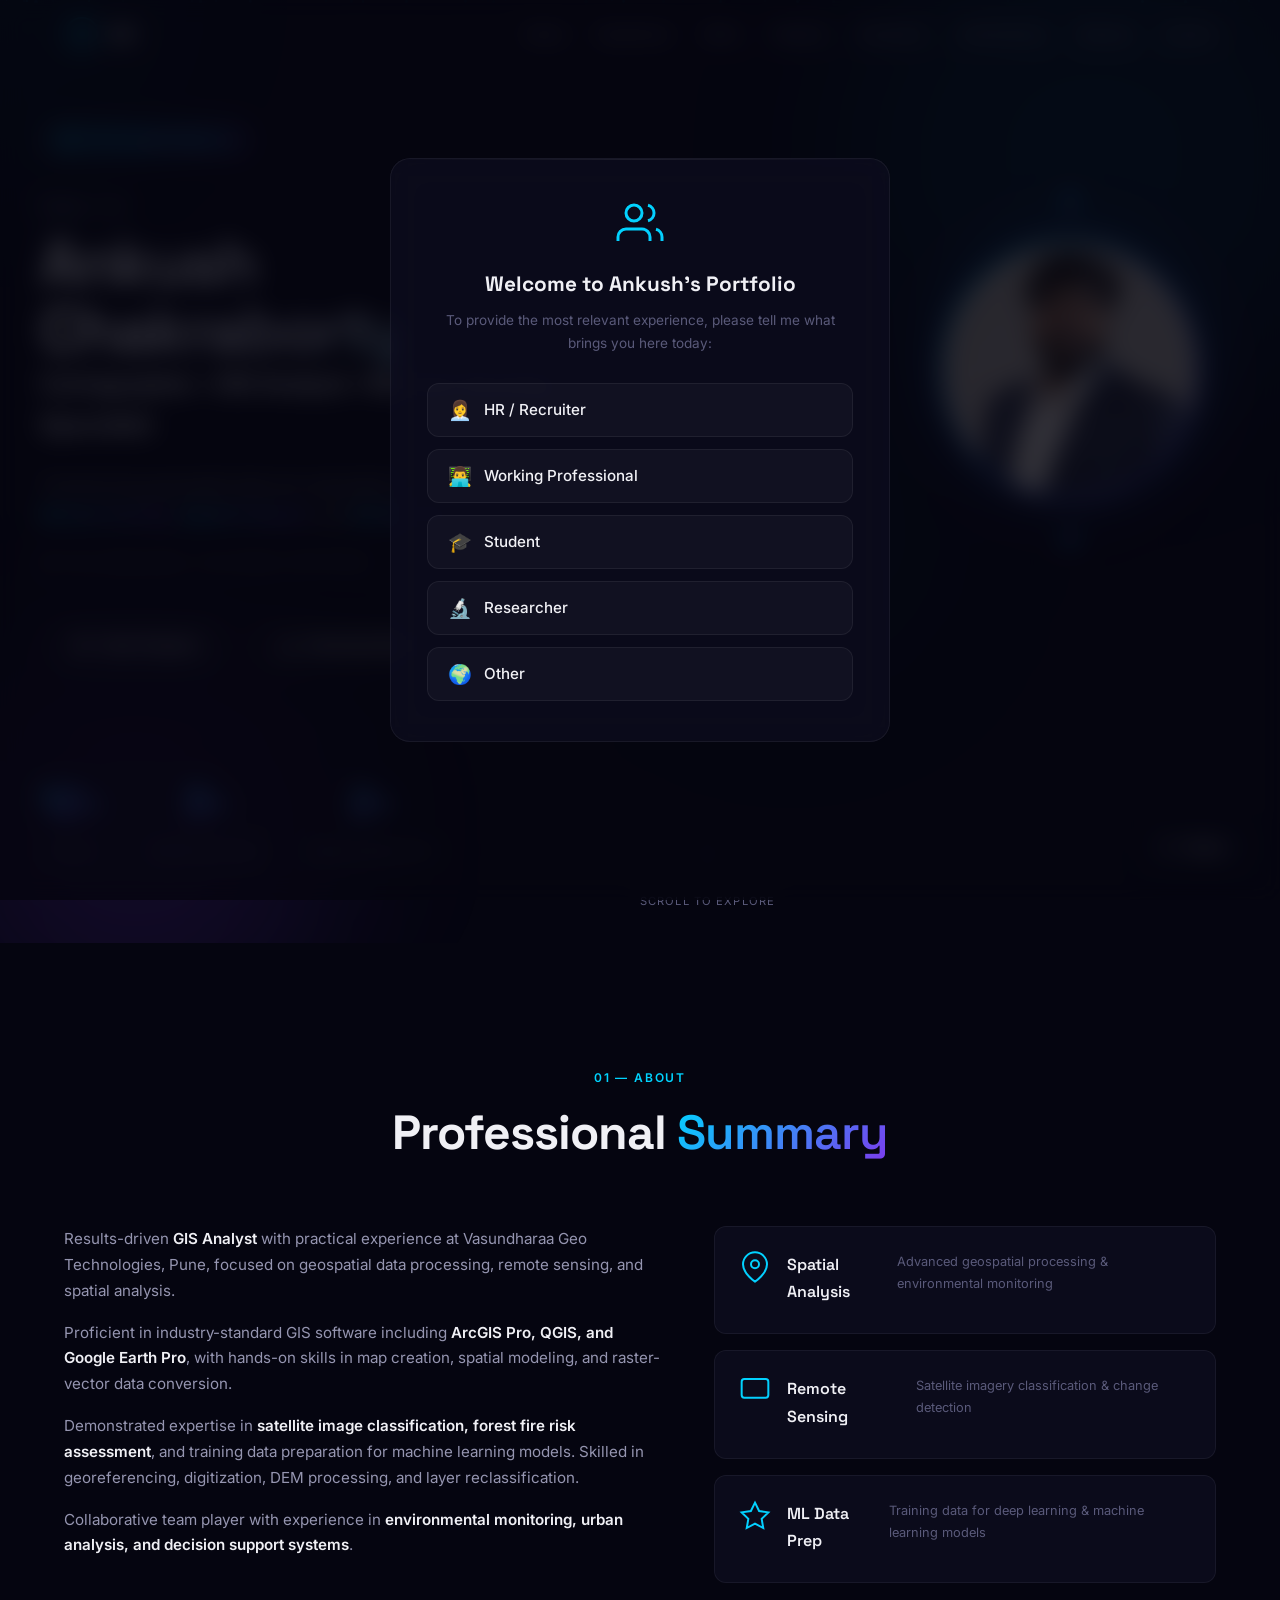
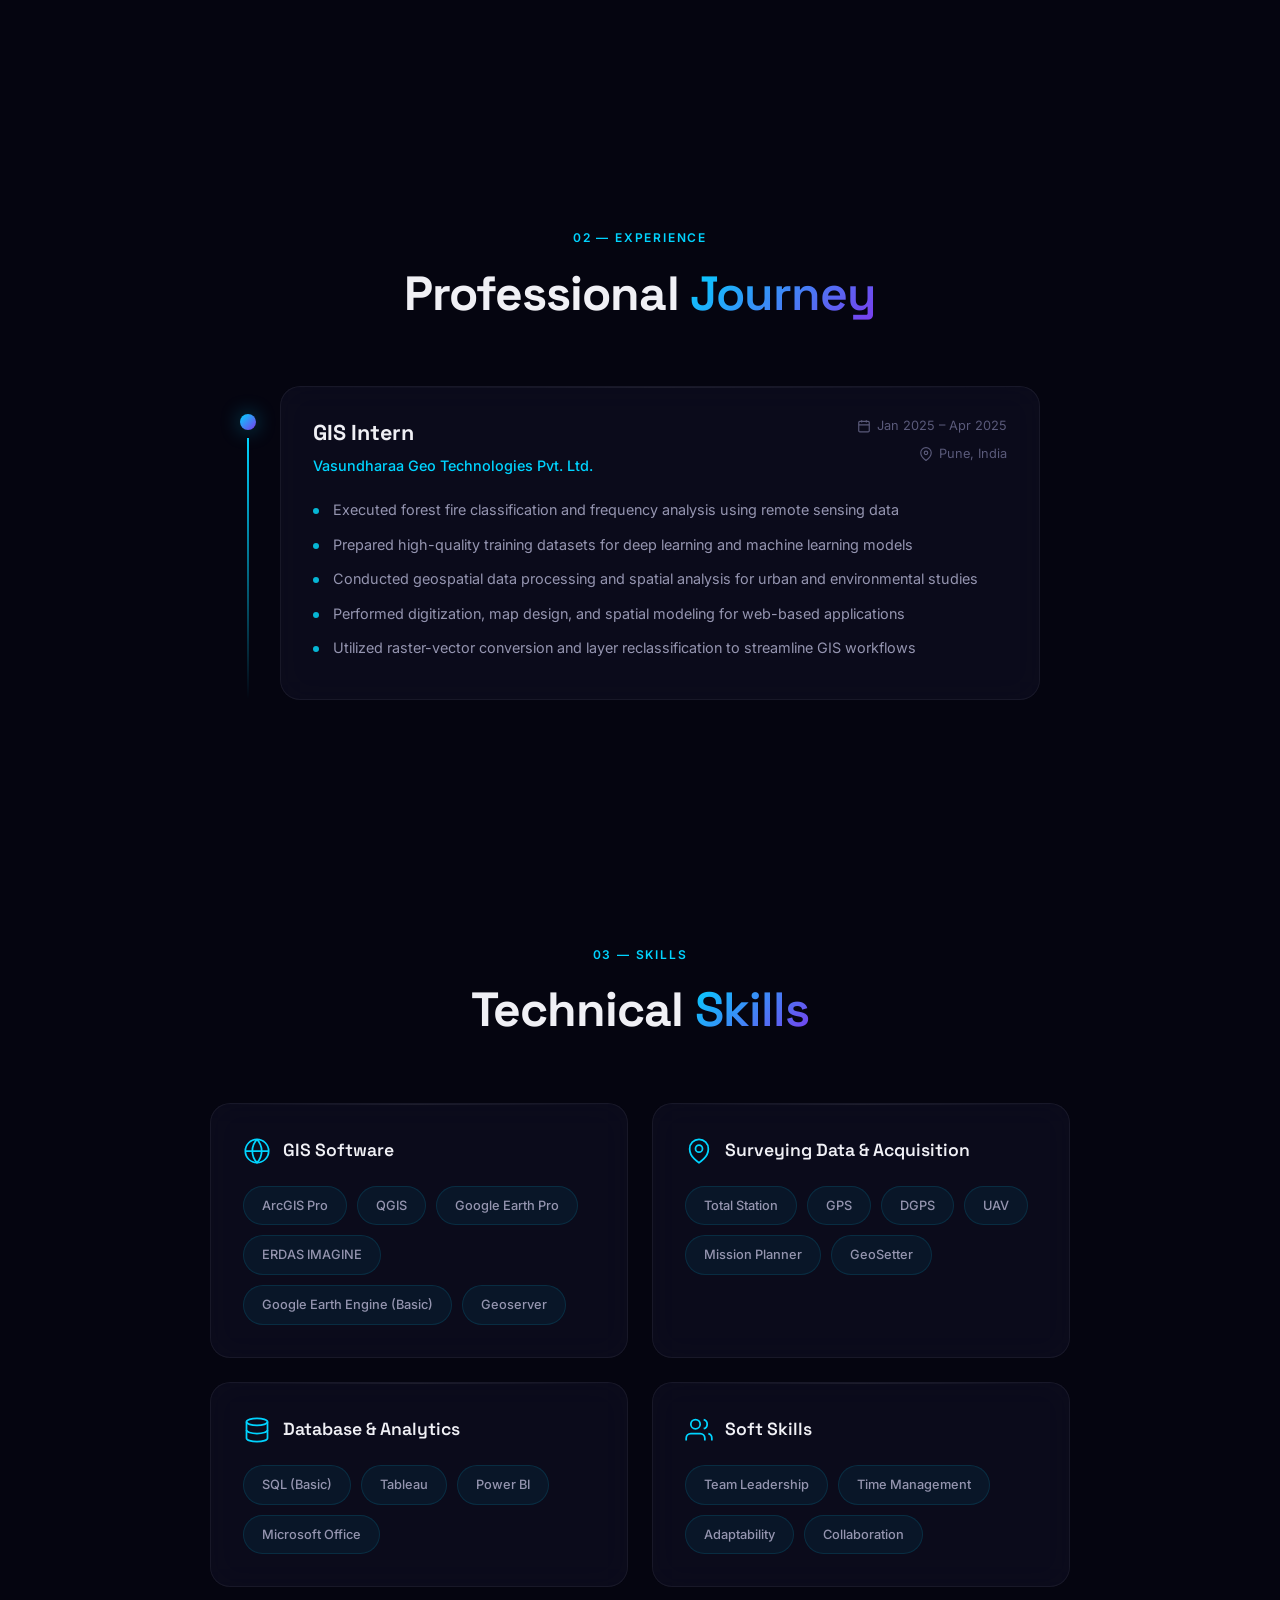
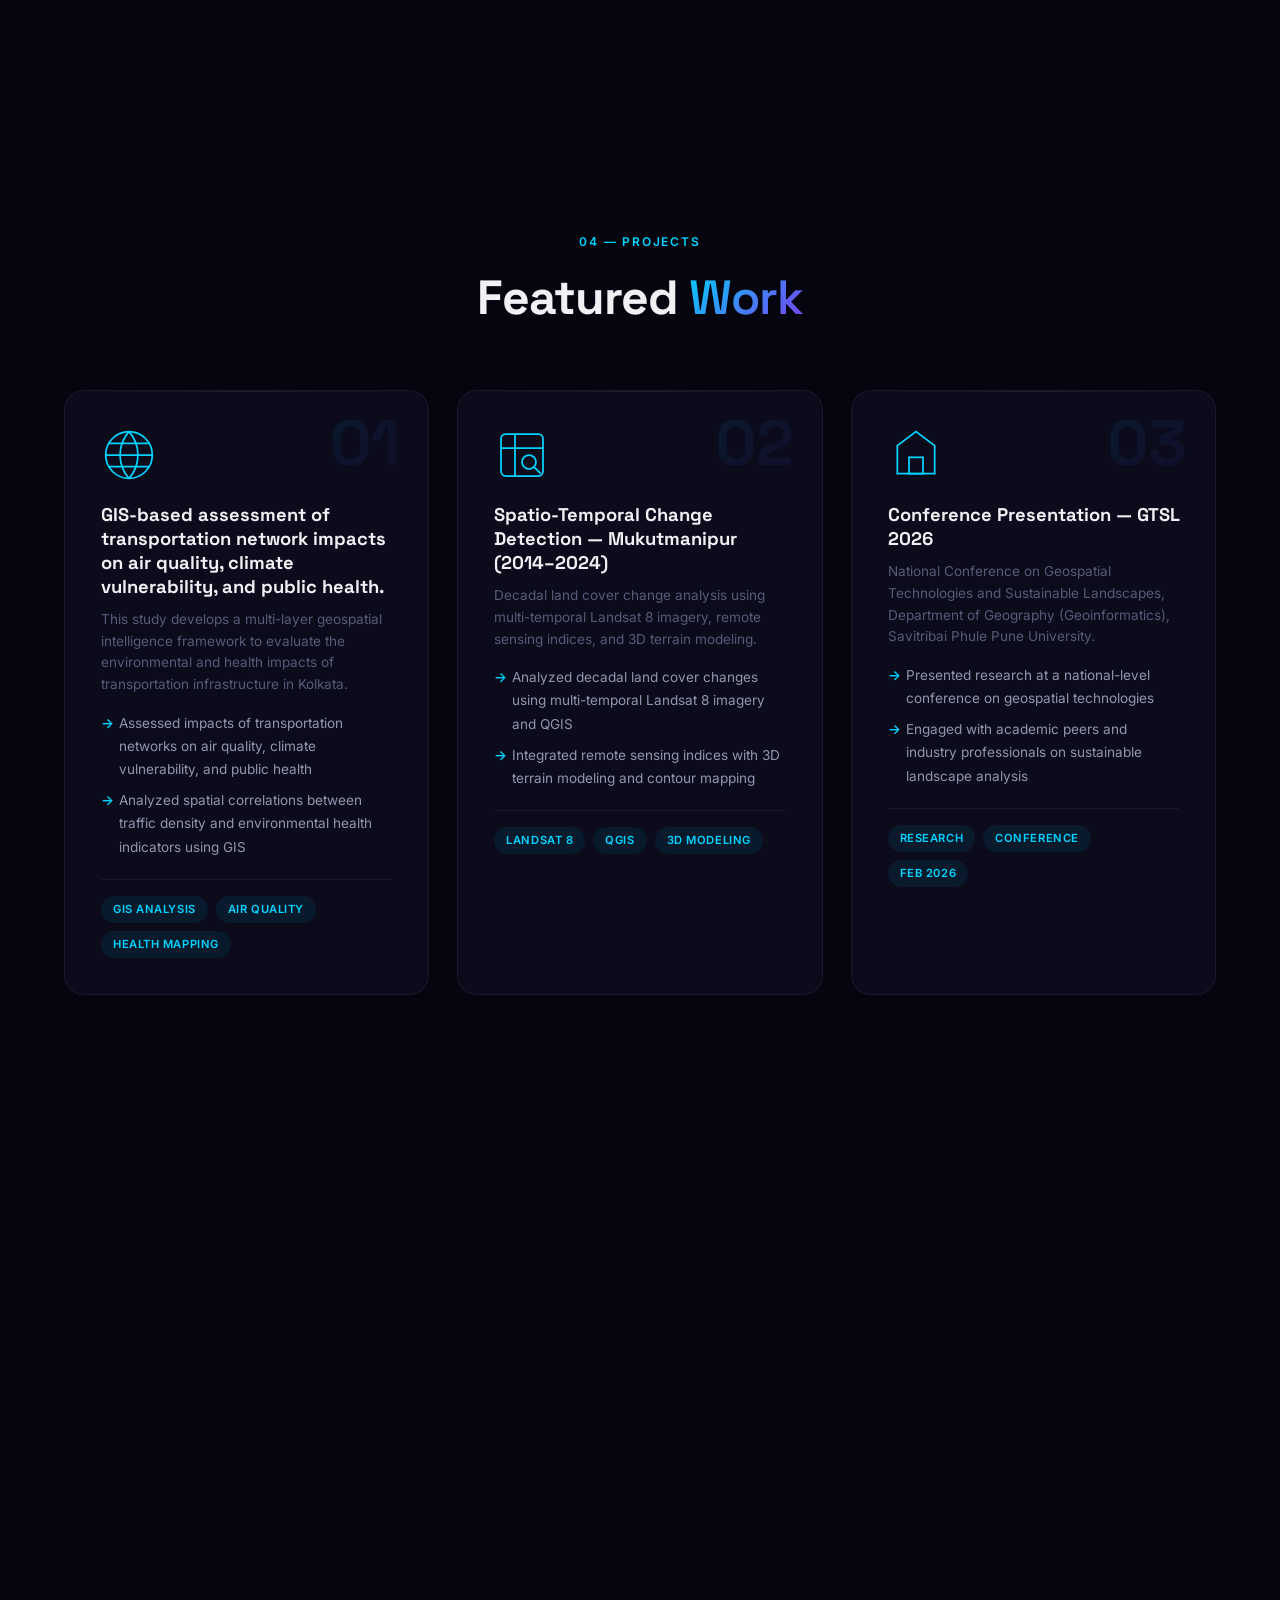
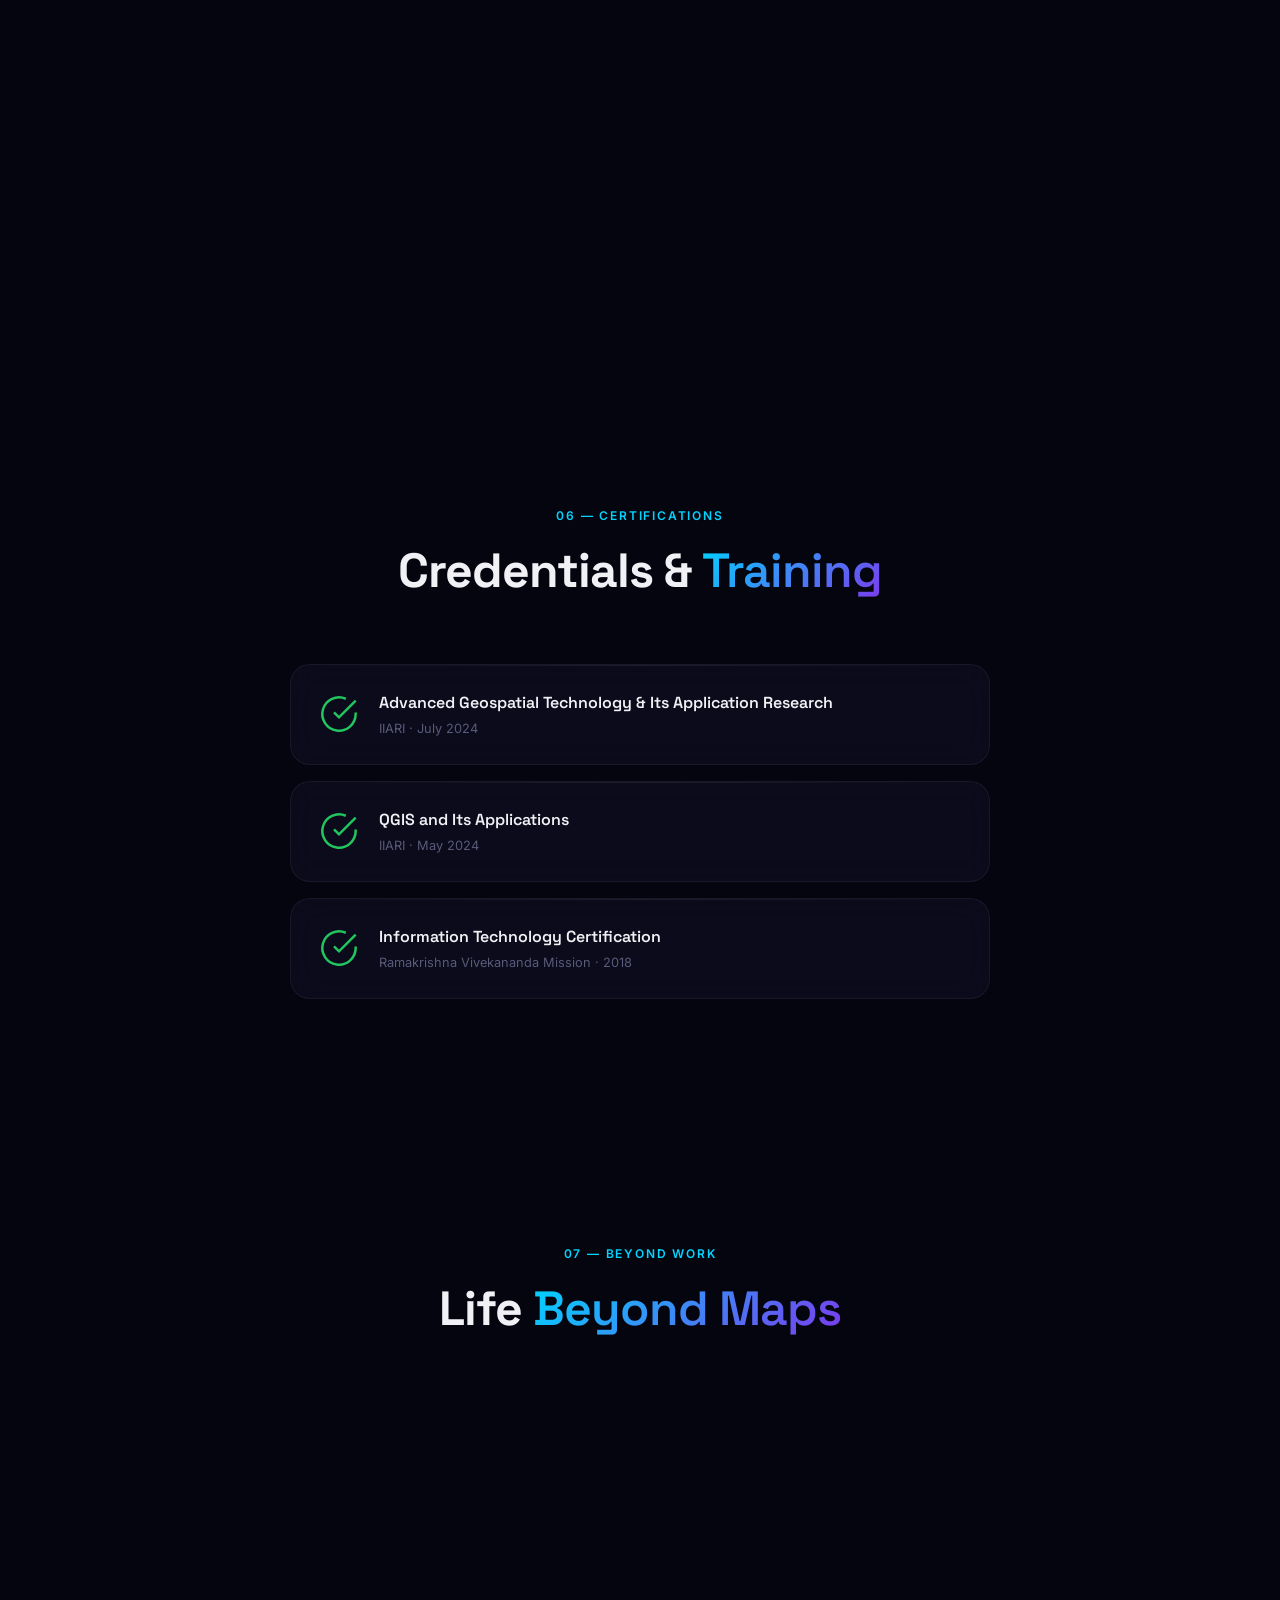
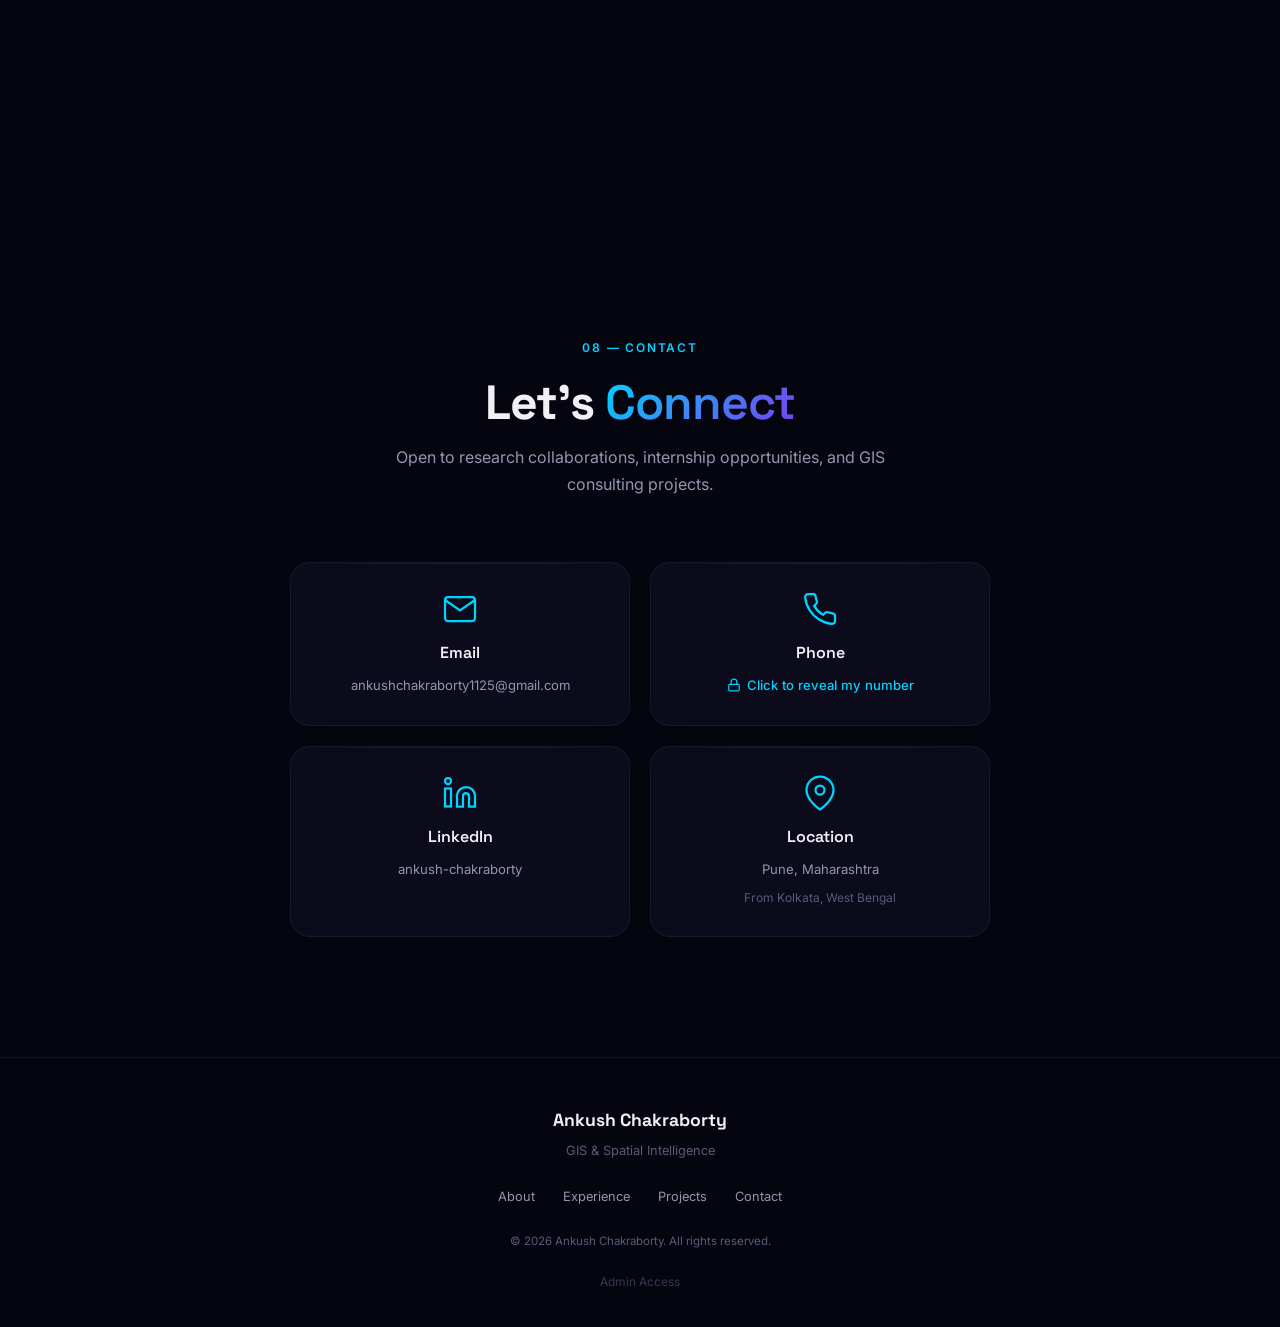
==== index.html @ b5c07f80 "Added SEO" ====
<!DOCTYPE html>
<html lang="en">

<head>
    <!-- ═══ PRIMARY META ═══ -->
    <meta charset="UTF-8">
    <meta name="viewport" content="width=device-width, initial-scale=1.0">
    <title>Ankush Chakraborty — GIS Analyst & Geoinformatics Specialist | Pune</title>
    <meta name="title" content="Ankush Chakraborty — GIS Analyst & Geoinformatics Specialist | Pune">
    <meta name="description"
        content="Portfolio of Ankush Chakraborty — GIS Analyst and Geoinformatics specialist based in Pune. Expert in Remote Sensing, ArcGIS Pro, QGIS, spatial analysis, and ML training data preparation.">
    <meta name="keywords"
        content="Ankush Chakraborty, GIS Analyst, Geoinformatics, Remote Sensing, Spatial Analysis, ArcGIS Pro, QGIS, Google Earth Engine, ERDAS IMAGINE, Landsat 8, Forest Fire Classification, UAV Mapping, Pune GIS, Cartographer, ML Training Data, DEM Processing">
    <meta name="author" content="Ankush Chakraborty">
    <meta name="robots" content="index, follow, max-image-preview:large, max-snippet:-1, max-video-preview:-1">
    <meta name="theme-color" content="#0a0a0f">

    <!-- ═══ GEO TARGETING ═══ -->
    <meta name="geo.region" content="IN-MH">
    <meta name="geo.placename" content="Pune, Maharashtra, India">
    <meta name="geo.position" content="18.5204;73.8567">
    <meta name="ICBM" content="18.5204, 73.8567">

    <!-- ═══ CANONICAL ═══ -->
    <link rel="canonical" href="https://ankushatlas.vercel.app/">
    <link rel="alternate" hreflang="en-IN" href="https://ankushatlas.vercel.app/">

    <!-- ═══ OPEN GRAPH (LinkedIn, WhatsApp, Facebook) ═══ -->
    <meta property="og:type" content="website">
    <meta property="og:site_name" content="Ankush Chakraborty — GIS Portfolio">
    <meta property="og:locale" content="en_IN">
    <meta property="og:url" content="https://ankushatlas.vercel.app/">
    <meta property="og:title" content="Ankush Chakraborty — GIS Analyst & Spatial Intelligence Expert">
    <meta property="og:description"
        content="Transforming geospatial data into actionable intelligence. Remote Sensing · ArcGIS Pro · QGIS · Spatial Analysis. Based in Pune · From Kolkata.">
    <meta property="og:image" content="https://ankushatlas.vercel.app/og-image.png"> <!-- 1200×630px -->
    <meta property="og:image:width" content="1200">
    <meta property="og:image:height" content="630">
    <meta property="og:image:alt" content="Ankush Chakraborty – GIS Analyst – Portfolio Preview">

    <!-- ═══ TWITTER / X CARD ═══ -->
    <meta name="twitter:card" content="summary_large_image">
    <meta name="twitter:title" content="Ankush Chakraborty — GIS Analyst & Spatial Intelligence Expert">
    <meta name="twitter:description"
        content="Transforming geospatial data into actionable intelligence. Remote Sensing · ArcGIS Pro · QGIS. Open to opportunities.">
    <meta name="twitter:image" content="https://ankushatlas.vercel.app/og-image.png">
    <meta name="twitter:image:alt" content="Ankush Chakraborty – GIS Portfolio">

    <!-- ═══ FAVICONS ═══ -->
    <link rel="icon" type="image/png" sizes="32x32" href="/favicon.ico">
    <link rel="icon" type="image/png" sizes="16x16" href="/favicon.ico">
    <link rel="apple-touch-icon" sizes="180x180" href="/favicon.ico">
    <link rel="manifest" href="/site.webmanifest">
    <link rel="preconnect" href="https://fonts.googleapis.com">
    <link rel="preconnect" href="https://fonts.gstatic.com" crossorigin>
    <link
        href="https://fonts.googleapis.com/css2?family=Inter:wght@300;400;500;600;700;800;900&family=Space+Grotesk:wght@400;500;600;700&display=swap"
        rel="stylesheet">
    <link rel="stylesheet" href="style.css">



    <script type="application/ld+json">
    {
    "@context": "https://schema.org",
    "@graph": [
        {
        "@type": "Person",
        "@id": "https://ankushatlas.vercel.app/#person",
        "name": "Ankush Chakraborty",
        "url": "https://ankushatlas.vercel.app/",
        "image": "https://ankushatlas.vercel.app/ankush.png",
        "jobTitle": "GIS Analyst & Geoinformatics Specialist",
        "email": "mailto:ankushchakraborty1125@gmail.com",
        "telephone": "+91-7980581823",
        "address": {
            "@type": "PostalAddress",
            "addressLocality": "Pune",
            "addressRegion": "Maharashtra",
            "addressCountry": "IN"
        },
        "sameAs": ["https://linkedin.com/in/ankush-chakraborty-7b9118321"],
        "alumniOf": [
            { "@type": "CollegeOrUniversity", "name": "Savitribai Phule Pune University" },
            { "@type": "CollegeOrUniversity", "name": "University of Calcutta" }
        ],
        "knowsAbout": [
            "GIS", "Remote Sensing", "ArcGIS Pro", "QGIS",
            "Spatial Analysis", "Google Earth Engine",
            "UAV Mapping", "ML Training Data", "DEM Processing"
        ]
        },
        {
        "@type": "WebSite",
        "@id": "https://ankushatlas.vercel.app/#website",
        "url": "https://ankushatlas.vercel.app/",
        "name": "Ankush Chakraborty — GIS & Spatial Intelligence Portfolio",
        "inLanguage": "en-IN",
        "author": { "@id": "https://ankushatlas.vercel.app/#person" }
        },
        {
        "@type": "BreadcrumbList",
        "itemListElement": [
            { "@type": "ListItem", "position": 1, "name": "Home",     "item": "https://ankushatlas.vercel.app/" },
            { "@type": "ListItem", "position": 2, "name": "Projects", "item": "https://ankushatlas.vercel.app/#projects" },
            { "@type": "ListItem", "position": 3, "name": "Contact",  "item": "https://ankushatlas.vercel.app/#contact" }
        ]
        }
    ]
    }
</script>
</head>

<body>
    <!-- Cursor glow effect -->
    <div class="cursor-glow" id="cursorGlow"></div>

    <!-- Floating particles background -->
    <div class="particles" id="particles"></div>

    <!-- Ambient Audio Player -->
    <audio id="ambientAudio" loop>
        <source src="ambient-background.mp3" type="audio/mpeg">
    </audio>
    <button class="audio-toggle" id="audioToggle" aria-label="Toggle ambient music">
        <svg class="icon-play" viewBox="0 0 24 24" fill="none" stroke="currentColor" stroke-width="2"
            stroke-linecap="round" stroke-linejoin="round">
            <polygon points="5 3 19 12 5 21 5 3"></polygon>
        </svg>
        <svg class="icon-pause" viewBox="0 0 24 24" fill="none" stroke="currentColor" stroke-width="2"
            stroke-linecap="round" stroke-linejoin="round" style="display:none;">
            <rect x="6" y="4" width="4" height="16"></rect>
            <rect x="14" y="4" width="4" height="16"></rect>
        </svg>
        <span>Music</span>
    </button>

    <!-- Navigation -->
    <nav class="navbar" id="navbar">
        <div class="nav-container">
            <a href="#hero" class="nav-logo">
                <svg class="logo-icon" viewBox="0 0 40 40" fill="none" xmlns="http://www.w3.org/2000/svg">
                    <circle cx="20" cy="20" r="18" stroke="url(#logoGrad)" stroke-width="2" fill="none" />
                    <path d="M20 6 C20 6, 34 20, 20 34 C6 20, 20 6, 20 6Z" fill="url(#logoGrad)" opacity="0.3" />
                    <circle cx="20" cy="20" r="4" fill="url(#logoGrad)" />
                    <line x1="20" y1="2" x2="20" y2="10" stroke="url(#logoGrad)" stroke-width="1.5"
                        stroke-linecap="round" />
                    <line x1="20" y1="30" x2="20" y2="38" stroke="url(#logoGrad)" stroke-width="1.5"
                        stroke-linecap="round" />
                    <line x1="2" y1="20" x2="10" y2="20" stroke="url(#logoGrad)" stroke-width="1.5"
                        stroke-linecap="round" />
                    <line x1="30" y1="20" x2="38" y2="20" stroke="url(#logoGrad)" stroke-width="1.5"
                        stroke-linecap="round" />
                    <defs>
                        <linearGradient id="logoGrad" x1="0" y1="0" x2="40" y2="40">
                            <stop offset="0%" stop-color="#00d4ff" />
                            <stop offset="100%" stop-color="#7c3aed" />
                        </linearGradient>
                    </defs>
                </svg>
                <span>AC</span>
            </a>
            <div class="nav-links" id="navLinks">
                <a href="#about" class="nav-link">About</a>
                <a href="#experience" class="nav-link">Experience</a>
                <a href="#skills" class="nav-link">Skills</a>
                <a href="#projects" class="nav-link">Projects</a>
                <a href="#education" class="nav-link">Education</a>
                <a href="#certifications" class="nav-link">Certifications</a>
                <a href="Ankush_Chakraborty_Resume.pdf" class="nav-link" download
                    onclick="trackResumeDownload()">Resume</a>
                <a href="#contact" class="nav-link">Contact</a>
            </div>
            <button class="nav-toggle" id="navToggle" aria-label="Toggle navigation">
                <span></span><span></span><span></span>
            </button>
        </div>
    </nav>

    <!-- Hero Section -->
    <section class="hero" id="hero">
        <div class="hero-bg-grid"></div>
        <div class="hero-gradient-orb hero-orb-1"></div>
        <div class="hero-gradient-orb hero-orb-2"></div>
        <div class="hero-gradient-orb hero-orb-3"></div>
        <div class="hero-inner">
            <div class="hero-content">
                <div class="hero-badge reveal">
                    <svg width="16" height="16" viewBox="0 0 24 24" fill="none" stroke="currentColor" stroke-width="2">
                        <circle cx="12" cy="12" r="10" />
                        <path d="M12 2a14.5 14.5 0 0 0 0 20 14.5 14.5 0 0 0 0-20" />
                        <path d="M2 12h20" />
                    </svg>
                    <span>GIS & Spatial Intelligence</span>
                </div>
                <h1 class="hero-title reveal">
                    <span class="hero-greeting" id="heroGreeting">Hello, I'm</span>
                    <span class="hero-name">Ankush<br>Chakraborty</span>
                </h1>
                <h2>
                    <span class="hero-roles">
                        Cartographer • GIS Analyst • Remote Sensing Specialist
                    </span>
                </h2>
                <p class="hero-subtitle reveal">
                    Transforming geospatial data into actionable intelligence. Specializing in
                    <span class="text-gradient">Remote Sensing</span>,
                    <span class="text-gradient">Spatial Analysis</span>, and
                    <span class="text-gradient">GIS Modeling</span>.
                </p>
                <div class="hero-location reveal">
                    <svg width="16" height="16" viewBox="0 0 24 24" fill="none" stroke="currentColor" stroke-width="2">
                        <path d="M21 10c0 7-9 13-9 13s-9-6-9-13a9 9 0 0 1 18 0z" />
                        <circle cx="12" cy="10" r="3" />
                    </svg>
                    <span>Pune, Maharashtra &middot; From Kolkata, West Bengal</span>
                </div>
                <div class="hero-cta reveal">
                    <!-- <a href="#contact" class="btn btn-primary" id="heroPrimaryCTA">
                        <svg width="18" height="18" viewBox="0 0 24 24" fill="none" stroke="currentColor"
                            stroke-width="2">
                            <path d="M4 4h16c1.1 0 2 .9 2 2v12c0 1.1-.9 2-2 2H4c-1.1 0-2-.9-2-2V6c0-1.1.9-2 2-2z" />
                            <polyline points="22,6 12,13 2,6" />
                        </svg>
                        Get in Touch
                    </a> -->
                    <a href="#projects" class="btn btn-secondary">
                        <svg width="18" height="18" viewBox="0 0 24 24" fill="none" stroke="currentColor"
                            stroke-width="2">
                            <path d="M1 12s4-8 11-8 11 8 11 8-4 8-11 8-11-8-11-8z" />
                            <circle cx="12" cy="12" r="3" />
                        </svg>
                        View Projects
                    </a>
                    <a href="Ankush_Chakraborty_Resume.pdf" class="btn btn-secondary" download
                        onclick="trackResumeDownload()">
                        <svg width="18" height="18" viewBox="0 0 24 24" fill="none" stroke="currentColor"
                            stroke-width="2" stroke-linecap="round" stroke-linejoin="round">
                            <path d="M21 15v4a2 2 0 0 1-2 2H5a2 2 0 0 1-2-2v-4" />
                            <polyline points="7 10 12 15 17 10" />
                            <line x1="12" y1="15" x2="12" y2="3" />
                        </svg>
                        Download Resume
                    </a>
                </div>
                <div class="hero-stats reveal">
                    <div class="stat-item">
                        <span class="stat-number" data-target="12">0</span><span class="stat-suffix">+</span>
                        <span class="stat-label"> Tools</span>
                    </div>
                    <div class="stat-item">
                        <span class="stat-number" data-target="3">0</span><span class="stat-suffix">+</span>
                        <span class="stat-label">Certifications</span>
                    </div>
                    <div class="stat-item">
                        <span class="stat-number" data-target="2">0</span><span class="stat-suffix">+</span>
                        <span class="stat-label">Major Projects</span>
                    </div>
                </div>
            </div>


            <!-- Hero Photo -->
            <div class="hero-visual reveal">
                <div class="hero-photo-wrap">
                    <div class="photo-ring photo-ring-1"></div>
                    <div class="photo-ring photo-ring-2"></div>
                    <div class="photo-glow"></div>
                    <div class="photo-orbit">
                        <div class="orbit-dot orbit-dot-1"></div>
                        <div class="orbit-dot orbit-dot-2"></div>
                    </div>
                    <div class="photo-frame">
                        <img src="ankush.png" alt="Ankush Chakraborty — GIS &amp; Spatial Intelligence Expert"
                            class="hero-photo" />
                    </div>
                </div>
            </div>
        </div><!-- end hero-inner -->

        <div class="scroll-indicator reveal">
            <div class="scroll-line"></div>
            <span>Scroll to explore</span>
        </div>
    </section>


    <!-- About Section -->
    <section class="section about" id="about">
        <div class="container">
            <div class="section-header reveal">
                <span class="section-tag">01 — About</span>
                <h2 class="section-title">Professional <span class="text-gradient">Summary</span></h2>
            </div>
            <div class="about-grid">
                <div class="about-text reveal">
                    <p>Results-driven <strong>GIS Analyst</strong> with practical experience at Vasundharaa Geo
                        Technologies, Pune, focused on geospatial data processing, remote sensing, and spatial analysis.
                    </p>
                    <p>Proficient in industry-standard GIS software including <strong>ArcGIS Pro, QGIS, and Google Earth
                            Pro</strong>, with hands-on skills in map creation, spatial modeling, and raster-vector data
                        conversion.</p>
                    <p>Demonstrated expertise in <strong>satellite image classification, forest fire risk
                            assessment</strong>, and training data preparation for machine learning models. Skilled in
                        georeferencing, digitization, DEM processing, and layer reclassification.</p>
                    <p>Collaborative team player with experience in <strong>environmental monitoring, urban analysis,
                            and decision support systems</strong>.</p>
                </div>
                <div class="about-highlights reveal">
                    <div class="highlight-card">
                        <svg class="highlight-icon" viewBox="0 0 24 24" fill="none" stroke="url(#iconGrad1)"
                            stroke-width="1.5">
                            <path d="M21 10c0 7-9 13-9 13s-9-6-9-13a9 9 0 0 1 18 0z" />
                            <circle cx="12" cy="10" r="3" />
                            <defs>
                                <linearGradient id="iconGrad1" x1="0" y1="0" x2="24" y2="24">
                                    <stop offset="0%" stop-color="#00d4ff" />
                                    <stop offset="100%" stop-color="#7c3aed" />
                                </linearGradient>
                            </defs>
                        </svg>
                        <h3>Spatial Analysis</h3>
                        <p>Advanced geospatial processing & environmental monitoring</p>
                    </div>
                    <div class="highlight-card">
                        <svg class="highlight-icon" viewBox="0 0 24 24" fill="none" stroke="url(#iconGrad1)"
                            stroke-width="1.5">
                            <rect x="2" y="3" width="20" height="14" rx="2" ry="2" />
                            <line x1="8" y1="21" x2="16" y2="21" />
                            <line x1="12" y1="17" x2="12" y2="21" />
                        </svg>
                        <h3>Remote Sensing</h3>
                        <p>Satellite imagery classification & change detection</p>
                    </div>
                    <div class="highlight-card">
                        <svg class="highlight-icon" viewBox="0 0 24 24" fill="none" stroke="url(#iconGrad1)"
                            stroke-width="1.5">
                            <polygon
                                points="12 2 15.09 8.26 22 9.27 17 14.14 18.18 21.02 12 17.77 5.82 21.02 7 14.14 2 9.27 8.91 8.26 12 2" />
                        </svg>
                        <h3>ML Data Prep</h3>
                        <p>Training data for deep learning & machine learning models</p>
                    </div>
                </div>
            </div>
        </div>
    </section>

    <!-- Experience Section -->
    <section class="section experience" id="experience">
        <div class="container">
            <div class="section-header reveal">
                <span class="section-tag">02 — Experience</span>
                <h2 class="section-title">Professional <span class="text-gradient">Journey</span></h2>
            </div>
            <div class="timeline">
                <div class="timeline-item reveal">
                    <div class="timeline-marker">
                        <div class="timeline-dot"></div>
                        <div class="timeline-line"></div>
                    </div>
                    <div class="timeline-content glass-card">
                        <div class="timeline-header">
                            <div>
                                <h3 class="timeline-title">GIS Intern</h3>
                                <p class="timeline-company">Vasundharaa Geo Technologies Pvt. Ltd.</p>
                            </div>
                            <div class="timeline-meta">
                                <span class="timeline-date">
                                    <svg width="14" height="14" viewBox="0 0 24 24" fill="none" stroke="currentColor"
                                        stroke-width="2">
                                        <rect x="3" y="4" width="18" height="18" rx="2" ry="2" />
                                        <line x1="16" y1="2" x2="16" y2="6" />
                                        <line x1="8" y1="2" x2="8" y2="6" />
                                        <line x1="3" y1="10" x2="21" y2="10" />
                                    </svg>
                                    Jan 2025 – Apr 2025
                                </span>
                                <span class="timeline-location">
                                    <svg width="14" height="14" viewBox="0 0 24 24" fill="none" stroke="currentColor"
                                        stroke-width="2">
                                        <path d="M21 10c0 7-9 13-9 13s-9-6-9-13a9 9 0 0 1 18 0z" />
                                        <circle cx="12" cy="10" r="3" />
                                    </svg>
                                    Pune, India
                                </span>
                            </div>
                        </div>
                        <ul class="timeline-details">
                            <li>Executed forest fire classification and frequency analysis using remote sensing data
                            </li>
                            <li>Prepared high-quality training datasets for deep learning and machine learning models
                            </li>
                            <li>Conducted geospatial data processing and spatial analysis for urban and environmental
                                studies</li>
                            <li>Performed digitization, map design, and spatial modeling for web-based applications</li>
                            <li>Utilized raster-vector conversion and layer reclassification to streamline GIS workflows
                            </li>
                        </ul>
                    </div>
                </div>
            </div>
        </div>
    </section>

    <!-- Skills Section -->
    <section class="section skills" id="skills">
        <div class="container">
            <div class="section-header reveal">
                <span class="section-tag">03 — Skills</span>
                <h2 class="section-title">Technical <span class="text-gradient">Skills</span></h2>
            </div>
            <div class="skills-grid">
                <div class="skill-category glass-card reveal">
                    <div class="skill-cat-header">
                        <svg class="skill-cat-icon" viewBox="0 0 24 24" fill="none" stroke="currentColor"
                            stroke-width="1.5">
                            <circle cx="12" cy="12" r="10" />
                            <path d="M12 2a14.5 14.5 0 0 0 0 20 14.5 14.5 0 0 0 0-20" />
                            <path d="M2 12h20" />
                        </svg>
                        <h3>GIS Software</h3>
                    </div>
                    <div class="skill-tags">
                        <span class="skill-tag">ArcGIS Pro</span>
                        <span class="skill-tag">QGIS</span>
                        <span class="skill-tag">Google Earth Pro</span>
                        <span class="skill-tag">ERDAS IMAGINE</span>
                        <span class="skill-tag">Google Earth Engine (Basic)</span>
                        <span class="skill-tag">Geoserver</span>
                    </div>
                </div>
                <div class="skill-category glass-card reveal">
                    <div class="skill-cat-header">
                        <svg class="skill-cat-icon" viewBox="0 0 24 24" fill="none" stroke="currentColor"
                            stroke-width="1.5">
                            <path d="M12 22s-8-4.5-8-11.8A8 8 0 0 1 12 2a8 8 0 0 1 8 8.2c0 7.3-8 11.8-8 11.8z" />
                            <circle cx="12" cy="10" r="3" />
                        </svg>
                        <h3>Surveying Data & Acquisition </h3>
                    </div>
                    <div class="skill-tags">
                        <span class="skill-tag">Total Station</span>
                        <span class="skill-tag">GPS</span>
                        <span class="skill-tag">DGPS</span>
                        <span class="skill-tag">UAV</span>
                        <span class="skill-tag">Mission Planner</span>
                        <span class="skill-tag">GeoSetter</span>
                    </div>
                </div>
                <div class="skill-category glass-card reveal">
                    <div class="skill-cat-header">
                        <svg class="skill-cat-icon" viewBox="0 0 24 24" fill="none" stroke="currentColor"
                            stroke-width="1.5">
                            <ellipse cx="12" cy="5" rx="9" ry="3" />
                            <path d="M21 12c0 1.66-4 3-9 3s-9-1.34-9-3" />
                            <path d="M3 5v14c0 1.66 4 3 9 3s9-1.34 9-3V5" />
                        </svg>
                        <h3>Database & Analytics</h3>
                    </div>
                    <div class="skill-tags">
                        <span class="skill-tag">SQL (Basic)</span>
                        <span class="skill-tag">Tableau</span>
                        <span class="skill-tag">Power BI</span>

                        <span class="skill-tag">Microsoft Office</span>
                    </div>
                </div>
                <div class="skill-category glass-card reveal">
                    <div class="skill-cat-header">
                        <svg class="skill-cat-icon" viewBox="0 0 24 24" fill="none" stroke="currentColor"
                            stroke-width="1.5">
                            <path d="M17 21v-2a4 4 0 0 0-4-4H5a4 4 0 0 0-4 4v2" />
                            <circle cx="9" cy="7" r="4" />
                            <path d="M23 21v-2a4 4 0 0 0-3-3.87" />
                            <path d="M16 3.13a4 4 0 0 1 0 7.75" />
                        </svg>
                        <h3>Soft Skills</h3>
                    </div>
                    <div class="skill-tags">
                        <span class="skill-tag">Team Leadership</span>
                        <span class="skill-tag">Time Management</span>
                        <span class="skill-tag">Adaptability</span>
                        <span class="skill-tag">Collaboration</span>
                    </div>
                </div>
            </div>
        </div>
    </section>

    <!-- Projects Section -->
    <section class="section projects" id="projects">
        <div class="container">
            <div class="section-header reveal">
                <span class="section-tag">04 — Projects</span>
                <h2 class="section-title">Featured <span class="text-gradient">Work</span></h2>
            </div>
            <div class="projects-grid">
                <div class="project-card glass-card reveal">
                    <div class="project-number">01</div>
                    <div class="project-icon-wrap">
                        <svg viewBox="0 0 48 48" fill="none" stroke="url(#projGrad)" stroke-width="1.5">
                            <circle cx="24" cy="24" r="20" />
                            <path d="M24 4a30 30 0 0 0 0 40M24 4a30 30 0 0 1 0 40M4 24h40M6 14h36M6 34h36" />
                            <defs>
                                <linearGradient id="projGrad" x1="0" y1="0" x2="48" y2="48">
                                    <stop offset="0%" stop-color="#00d4ff" />
                                    <stop offset="100%" stop-color="#7c3aed" />
                                </linearGradient>
                            </defs>
                        </svg>
                    </div>
                    <h3 class="project-title">GIS-based assessment of transportation network impacts on air quality,
                        climate vulnerability, and public health. </h3>

                    <p class="project-desc">This study develops a multi-layer geospatial intelligence framework to
                        evaluate the environmental and health impacts of transportation infrastructure in Kolkata.</p>
                    <ul class="project-details">
                        <li>Assessed impacts of transportation networks on air quality, climate vulnerability, and
                            public health</li>
                        <li>Analyzed spatial correlations between traffic density and environmental health indicators
                            using GIS</li>
                    </ul>
                    <div class="project-tech">
                        <span>GIS Analysis</span>
                        <span>Air Quality</span>
                        <span>Health Mapping</span>
                    </div>
                </div>
                <div class="project-card glass-card reveal">
                    <div class="project-number">02</div>
                    <div class="project-icon-wrap">
                        <svg viewBox="0 0 48 48" fill="none" stroke="url(#projGrad)" stroke-width="1.5">
                            <rect x="6" y="6" width="36" height="36" rx="4" />
                            <path d="M6 18h36M18 6v36" />
                            <circle cx="30" cy="30" r="6" />
                            <path d="M34 34l6 6" />
                        </svg>
                    </div>
                    <h3 class="project-title">Spatio-Temporal Change Detection — Mukutmanipur (2014–2024)</h3>
                    <p class="project-desc">Decadal land cover change analysis using multi-temporal Landsat 8 imagery,
                        remote sensing indices, and 3D terrain modeling.</p>
                    <ul class="project-details">
                        <li>Analyzed decadal land cover changes using multi-temporal Landsat 8 imagery and QGIS</li>
                        <li>Integrated remote sensing indices with 3D terrain modeling and contour mapping</li>
                    </ul>
                    <div class="project-tech">
                        <span>Landsat 8</span>
                        <span>QGIS</span>
                        <span>3D Modeling</span>
                    </div>
                </div>
                <div class="project-card glass-card reveal">
                    <div class="project-number">03</div>
                    <div class="project-icon-wrap">
                        <svg viewBox="0 0 48 48" fill="none" stroke="url(#projGrad)" stroke-width="1.5">
                            <path d="M8 40V16l16-12 16 12v24H8z" />
                            <rect x="18" y="26" width="12" height="14" />
                            <path d="M20 20h8" />
                        </svg>
                    </div>
                    <h3 class="project-title">Conference Presentation — GTSL 2026</h3>
                    <p class="project-desc">National Conference on Geospatial Technologies and Sustainable Landscapes,
                        Department of Geography (Geoinformatics), Savitribai Phule Pune University.</p>
                    <ul class="project-details">
                        <li>Presented research at a national-level conference on geospatial technologies</li>
                        <li>Engaged with academic peers and industry professionals on sustainable landscape analysis
                        </li>
                    </ul>
                    <div class="project-tech">
                        <span>Research</span>
                        <span>Conference</span>
                        <span>Feb 2026</span>
                    </div>
                </div>
            </div>
        </div>
    </section>

    <!-- Education Section -->
    <section class="section education" id="education">
        <div class="container">
            <div class="section-header reveal">
                <span class="section-tag">05 — Education</span>
                <h2 class="section-title">Academic <span class="text-gradient">Background</span></h2>
            </div>
            <div class="education-grid">
                <div class="edu-card glass-card reveal">
                    <div class="edu-year">Expected 2026</div>
                    <h3 class="edu-degree">M.Sc. in Geoinformatics</h3>
                    <p class="edu-institution">Savitribai Phule Pune University</p>
                    <p class="edu-location">
                        <svg width="14" height="14" viewBox="0 0 24 24" fill="none" stroke="currentColor"
                            stroke-width="2">
                            <path d="M21 10c0 7-9 13-9 13s-9-6-9-13a9 9 0 0 1 18 0z" />
                            <circle cx="12" cy="10" r="3" />
                        </svg>
                        Pune, India
                    </p>
                </div>
                <div class="edu-card glass-card reveal">
                    <div class="edu-year">2024</div>
                    <h3 class="edu-degree">B.Sc. (Hons) in Geography</h3>
                    <p class="edu-institution">University of Calcutta</p>
                    <p class="edu-location">
                        <svg width="14" height="14" viewBox="0 0 24 24" fill="none" stroke="currentColor"
                            stroke-width="2">
                            <path d="M21 10c0 7-9 13-9 13s-9-6-9-13a9 9 0 0 1 18 0z" />
                            <circle cx="12" cy="10" r="3" />
                        </svg>
                        Kolkata, India
                    </p>
                </div>
                <div class="edu-card glass-card reveal">
                    <div class="edu-year">2021</div>
                    <h3 class="edu-degree">Class XII</h3>
                    <p class="edu-institution">West Bengal Council of Higher Secondary Education</p>
                    <p class="edu-location">
                        <svg width="14" height="14" viewBox="0 0 24 24" fill="none" stroke="currentColor"
                            stroke-width="2">
                            <path d="M21 10c0 7-9 13-9 13s-9-6-9-13a9 9 0 0 1 18 0z" />
                            <circle cx="12" cy="10" r="3" />
                        </svg>
                        Kolkata, India
                    </p>
                </div>
                <div class="edu-card glass-card reveal">
                    <div class="edu-year">2019</div>
                    <h3 class="edu-degree">Class X</h3>
                    <p class="edu-institution">West Bengal Council of Secondary Education</p>
                    <p class="edu-location">
                        <svg width="14" height="14" viewBox="0 0 24 24" fill="none" stroke="currentColor"
                            stroke-width="2">
                            <path d="M21 10c0 7-9 13-9 13s-9-6-9-13a9 9 0 0 1 18 0z" />
                            <circle cx="12" cy="10" r="3" />
                        </svg>
                        Kolkata, India
                    </p>
                </div>
            </div>
        </div>
    </section>

    <!-- Certifications Section -->
    <section class="section certifications" id="certifications">
        <div class="container">
            <div class="section-header reveal">
                <span class="section-tag">06 — Certifications</span>
                <h2 class="section-title">Credentials & <span class="text-gradient">Training</span></h2>
            </div>
            <div class="cert-list">
                <div class="cert-item glass-card reveal">
                    <div class="cert-icon">
                        <svg viewBox="0 0 24 24" fill="none" stroke="currentColor" stroke-width="1.5">
                            <path d="M22 11.08V12a10 10 0 1 1-5.93-9.14" />
                            <polyline points="22 4 12 14.01 9 11.01" />
                        </svg>
                    </div>
                    <div class="cert-info">
                        <h3>Advanced Geospatial Technology & Its Application Research</h3>
                        <p>IIARI &middot; July 2024</p>
                    </div>
                </div>
                <div class="cert-item glass-card reveal">
                    <div class="cert-icon">
                        <svg viewBox="0 0 24 24" fill="none" stroke="currentColor" stroke-width="1.5">
                            <path d="M22 11.08V12a10 10 0 1 1-5.93-9.14" />
                            <polyline points="22 4 12 14.01 9 11.01" />
                        </svg>
                    </div>
                    <div class="cert-info">
                        <h3>QGIS and Its Applications</h3>
                        <p>IIARI &middot; May 2024</p>
                    </div>
                </div>
                <div class="cert-item glass-card reveal">
                    <div class="cert-icon">
                        <svg viewBox="0 0 24 24" fill="none" stroke="currentColor" stroke-width="1.5">
                            <path d="M22 11.08V12a10 10 0 1 1-5.93-9.14" />
                            <polyline points="22 4 12 14.01 9 11.01" />
                        </svg>
                    </div>
                    <div class="cert-info">
                        <h3>Information Technology Certification</h3>
                        <p>Ramakrishna Vivekananda Mission &middot; 2018</p>
                    </div>
                </div>
            </div>
        </div>
    </section>

    <!-- Additional Info Section -->
    <section class="section additional" id="additional">
        <div class="container">
            <div class="section-header reveal">
                <span class="section-tag">07 — Beyond Work</span>
                <h2 class="section-title">Life <span class="text-gradient">Beyond Maps</span></h2>
            </div>
            <div class="additional-grid">
                <div class="add-card glass-card reveal">
                    <div class="add-icon">
                        <svg viewBox="0 0 24 24" fill="none" stroke="currentColor" stroke-width="1.5">
                            <path d="M5 8l6 6M4 14l6-6 2 2M2 5h12v2H2zM20 2l2 5-2 5M17 7h5" />
                        </svg>
                    </div>
                    <h3>Languages</h3>
                    <div class="add-tags">
                        <span>English</span>
                        <span>Hindi</span>
                        <span>Bengali</span>
                    </div>
                </div>
                <div class="add-card glass-card reveal">
                    <div class="add-icon">
                        <svg viewBox="0 0 24 24" fill="none" stroke="currentColor" stroke-width="1.5">
                            <path
                                d="M23 19a2 2 0 0 1-2 2H3a2 2 0 0 1-2-2V8a2 2 0 0 1 2-2h4l2-3h6l2 3h4a2 2 0 0 1 2 2z" />
                            <circle cx="12" cy="13" r="4" />
                        </svg>
                    </div>
                    <h3>Interests</h3>
                    <div class="add-tags">
                        <span>Landscape Photography</span>
                        <span>Rail Photography</span>
                        <span>Long-distance Cycling</span>
                        <span>Trekking</span>
                        <span>Cooking</span>
                    </div>
                </div>
            </div>
        </div>
    </section>

    <!-- Contact Section -->
    <section class="section contact" id="contact">
        <div class="container">
            <div class="section-header reveal">
                <span class="section-tag">08 — Contact</span>
                <h2 class="section-title">Let's <span class="text-gradient">Connect</span></h2>
                <p class="section-subtitle" id="contactSubtitle">Open to research collaborations, internship
                    opportunities, and GIS consulting projects.</p>
            </div>
            <div class="contact-grid">
                <a href="mailto:ankushchakraborty1125@gmail.com" class="contact-card glass-card reveal"
                    id="contactEmail">
                    <svg class="contact-icon" viewBox="0 0 24 24" fill="none" stroke="currentColor" stroke-width="1.5">
                        <path d="M4 4h16c1.1 0 2 .9 2 2v12c0 1.1-.9 2-2 2H4c-1.1 0-2-.9-2-2V6c0-1.1.9-2 2-2z" />
                        <polyline points="22,6 12,13 2,6" />
                    </svg>
                    <h3>Email</h3>
                    <p>ankushchakraborty1125@gmail.com</p>
                </a>

                <!-- Phone: gated behind form -->
                <div class="contact-card glass-card reveal" id="contactPhone" onclick="openPhoneModal()">
                    <svg class="contact-icon" viewBox="0 0 24 24" fill="none" stroke="currentColor" stroke-width="1.5">
                        <path
                            d="M22 16.92v3a2 2 0 0 1-2.18 2 19.79 19.79 0 0 1-8.63-3.07 19.5 19.5 0 0 1-6-6 19.79 19.79 0 0 1-3.07-8.67A2 2 0 0 1 4.11 2h3a2 2 0 0 1 2 1.72 12.84 12.84 0 0 0 .7 2.81 2 2 0 0 1-.45 2.11L8.09 9.91a16 16 0 0 0 6 6l1.27-1.27a2 2 0 0 1 2.11-.45 12.84 12.84 0 0 0 2.81.7A2 2 0 0 1 22 16.92z" />
                    </svg>
                    <h3>Phone</h3>
                    <p class="phone-gated-text">
                        <svg width="14" height="14" viewBox="0 0 24 24" fill="none" stroke="currentColor"
                            stroke-width="2">
                            <rect x="3" y="11" width="18" height="11" rx="2" ry="2" />
                            <path d="M7 11V7a5 5 0 0 1 10 0v4" />
                        </svg>
                        Click to reveal my number
                    </p>
                </div>

                <a href="https://linkedin.com/in/ankush-chakraborty-7b9118321" target="_blank" rel="noopener noreferrer"
                    class="contact-card glass-card reveal" id="contactLinkedin">
                    <svg class="contact-icon" viewBox="0 0 24 24" fill="none" stroke="currentColor" stroke-width="1.5">
                        <path d="M16 8a6 6 0 0 1 6 6v7h-4v-7a2 2 0 0 0-2-2 2 2 0 0 0-2 2v7h-4v-7a6 6 0 0 1 6-6z" />
                        <rect x="2" y="9" width="4" height="12" />
                        <circle cx="4" cy="4" r="2" />
                    </svg>
                    <h3>LinkedIn</h3>
                    <p>ankush-chakraborty</p>
                </a>

                <div class="contact-card glass-card reveal" id="contactLocation">
                    <svg class="contact-icon" viewBox="0 0 24 24" fill="none" stroke="currentColor" stroke-width="1.5">
                        <path d="M21 10c0 7-9 13-9 13s-9-6-9-13a9 9 0 0 1 18 0z" />
                        <circle cx="12" cy="10" r="3" />
                    </svg>
                    <h3>Location</h3>
                    <p>Pune, Maharashtra</p>
                    <p class="contact-sub">From Kolkata, West Bengal</p>
                </div>
            </div>
        </div>
    </section>

    <!-- Welcome Modal (Visitor Type Selector) -->
    <div class="modal-overlay" id="welcomeModal">
        <div class="modal glass-card" style="max-width: 500px; text-align: center;">
            <div class="modal-icon" style="margin: 0 auto 20px;">
                <svg viewBox="0 0 24 24" fill="none" stroke="url(#modalGrad)" stroke-width="1.5">
                    <path d="M17 21v-2a4 4 0 0 0-4-4H5a4 4 0 0 0-4 4v2"></path>
                    <circle cx="9" cy="7" r="4"></circle>
                    <path d="M23 21v-2a4 4 0 0 0-3-3.87"></path>
                    <path d="M16 3.13a4 4 0 0 1 0 7.75"></path>
                </svg>
            </div>
            <h3 class="modal-title">Welcome to Ankush's Portfolio</h3>
            <p class="modal-subtitle">To provide the most relevant experience, please tell me what brings you here
                today:</p>

            <div class="visitor-options">
                <button class="visitor-btn" onclick="setVisitorType('HR / Recruiter')">
                    <span style="font-size: 1.2rem;">👩‍💼</span> HR / Recruiter
                </button>
                <button class="visitor-btn" onclick="setVisitorType('Working Professional')">
                    <span style="font-size: 1.2rem;">👨‍💻</span> Working Professional
                </button>
                <button class="visitor-btn" onclick="setVisitorType('Student')">
                    <span style="font-size: 1.2rem;">🎓</span> Student
                </button>
                <button class="visitor-btn" onclick="setVisitorType('Researcher')">
                    <span style="font-size: 1.2rem;">🔬</span> Researcher
                </button>
                <button class="visitor-btn" onclick="setVisitorType('Other')">
                    <span style="font-size: 1.2rem;">🌍</span> Other
                </button>
            </div>
        </div>
    </div>
    </div>

    <!-- Phone Reveal Modal -->
    <div class="modal-overlay" id="phoneModal">
        <div class="modal glass-card">
            <button class="modal-close" id="modalClose" onclick="closePhoneModal()">
                <svg width="20" height="20" viewBox="0 0 24 24" fill="none" stroke="currentColor" stroke-width="2">
                    <line x1="18" y1="6" x2="6" y2="18" />
                    <line x1="6" y1="6" x2="18" y2="18" />
                </svg>
            </button>
            <div class="modal-icon">
                <svg viewBox="0 0 24 24" fill="none" stroke="url(#modalGrad)" stroke-width="1.5">
                    <rect x="3" y="11" width="18" height="11" rx="2" ry="2" />
                    <path d="M7 11V7a5 5 0 0 1 10 0v4" />
                    <defs>
                        <linearGradient id="modalGrad" x1="0" y1="0" x2="24" y2="24">
                            <stop offset="0%" stop-color="#00d4ff" />
                            <stop offset="100%" stop-color="#7c3aed" />
                        </linearGradient>
                    </defs>
                </svg>
            </div>
            <h3 class="modal-title">Reveal My Phone Number</h3>
            <p class="modal-subtitle">Please share your details to view my contact number.</p>

            <form id="phoneRevealForm" onsubmit="revealPhone(event)">
                <div class="form-group">
                    <label for="visitorName">Your Name</label>
                    <input type="text" id="visitorName" placeholder="Enter your full name" required autocomplete="name">
                </div>
                <div class="form-group">
                    <label for="visitorPhone">Your Phone Number</label>
                    <input type="tel" id="visitorPhone" placeholder="e.g. +91 9876543210" required autocomplete="tel">
                </div>
                <button type="submit" class="btn btn-primary btn-full">
                    <svg width="16" height="16" viewBox="0 0 24 24" fill="none" stroke="currentColor" stroke-width="2">
                        <rect x="3" y="11" width="18" height="11" rx="2" ry="2" />
                        <path d="M7 11V7a5 5 0 0 1 5-5 5 5 0 0 1 5 5v4" />
                    </svg>
                    Unlock Number
                </button>
            </form>

            <div class="phone-revealed" id="phoneRevealed" style="display:none;">
                <div class="revealed-icon">
                    <svg viewBox="0 0 24 24" fill="none" stroke="#22c55e" stroke-width="2">
                        <path d="M22 11.08V12a10 10 0 1 1-5.93-9.14" />
                        <polyline points="22 4 12 14.01 9 11.01" />
                    </svg>
                </div>
                <p class="revealed-label">Here's my number:</p>
                <a href="tel:+917980581823" class="revealed-number">+91 7980581823</a>
            </div>
        </div>
    </div>

    <!-- Footer -->
    <footer class="footer">
        <div class="container">
            <div class="footer-content">
                <div class="footer-brand">
                    <span class="footer-name">Ankush Chakraborty</span>
                    <span class="footer-tagline">GIS & Spatial Intelligence</span>
                </div>
                <div class="footer-links">
                    <a href="#about">About</a>
                    <a href="#experience">Experience</a>
                    <a href="#projects">Projects</a>
                    <a href="#contact">Contact</a>
                </div>
                <p class="footer-copy">&copy; 2026 Ankush Chakraborty. All rights reserved.</p>
                <div style="margin-top: 16px;">
                    <a href="dashboard.html"
                        style="font-size: 0.75rem; color: var(--text-muted); opacity: 0.6; text-decoration: none; transition: var(--transition);"
                        onmouseover="this.style.opacity='1'; this.style.color='var(--accent-1)'"
                        onmouseout="this.style.opacity='0.6'; this.style.color='var(--text-muted)'">Admin Access</a>
                </div>
            </div>
        </div>
    </footer>

    <script src="script.js"></script>
</body>

</html>
---- style.css ----
/* ============================================
   ANKUSH CHAKRABORTY — PORTFOLIO DESIGN SYSTEM
   Premium dark theme with glassmorphism, 
   gradient lighting, and micro-interactions
   ============================================ */

/* ---------- CSS Variables ---------- */
:root {
    --bg-primary: #050510;
    --bg-secondary: #0a0a1a;
    --bg-card: rgba(15, 15, 35, 0.6);
    --bg-glass: rgba(255, 255, 255, 0.03);
    --border-glass: rgba(255, 255, 255, 0.06);
    --text-primary: #f0f0f5;
    --text-secondary: #9595b0;
    --text-muted: #5a5a7a;
    --accent-1: #00d4ff;
    --accent-2: #7c3aed;
    --accent-3: #06b6d4;
    --gradient-main: linear-gradient(135deg, #00d4ff 0%, #7c3aed 100%);
    --gradient-subtle: linear-gradient(135deg, rgba(0, 212, 255, 0.15) 0%, rgba(124, 58, 237, 0.15) 100%);
    --gradient-glow: linear-gradient(135deg, rgba(0, 212, 255, 0.4) 0%, rgba(124, 58, 237, 0.4) 100%);
    --font-primary: 'Inter', -apple-system, BlinkMacSystemFont, sans-serif;
    --font-display: 'Space Grotesk', 'Inter', sans-serif;
    --shadow-card: 0 8px 32px rgba(0, 0, 0, 0.4);
    --shadow-glow: 0 0 40px rgba(0, 212, 255, 0.15);
    --radius-sm: 8px;
    --radius-md: 12px;
    --radius-lg: 20px;
    --radius-xl: 28px;
    --transition: 0.3s cubic-bezier(0.4, 0, 0.2, 1);
    --transition-slow: 0.6s cubic-bezier(0.4, 0, 0.2, 1);
}

/* ---------- Reset & Base ---------- */
*,
*::before,
*::after {
    margin: 0;
    padding: 0;
    box-sizing: border-box;
}

html {
    scroll-behavior: smooth;
    font-size: 16px;
    -webkit-font-smoothing: antialiased;
    -moz-osx-font-smoothing: grayscale;
}

body {
    font-family: var(--font-primary);
    background: var(--bg-primary);
    color: var(--text-primary);
    line-height: 1.7;
    overflow-x: hidden;
    position: relative;
}

::selection {
    background: rgba(0, 212, 255, 0.3);
    color: #fff;
}

a {
    color: inherit;
    text-decoration: none;
    transition: var(--transition);
}

img {
    max-width: 100%;
    display: block;
}

ul {
    list-style: none;
}

.container {
    max-width: 1200px;
    margin: 0 auto;
    padding: 0 24px;
}

/* ---------- Cursor Glow ---------- */
.cursor-glow {
    position: fixed;
    width: 600px;
    height: 600px;
    border-radius: 50%;
    background: radial-gradient(circle, rgba(0, 212, 255, 0.06) 0%, transparent 70%);
    pointer-events: none;
    z-index: 0;
    transform: translate(-50%, -50%);
    transition: transform 0.1s ease-out;
    will-change: transform;
}

/* ---------- Particles ---------- */
.particles {
    position: fixed;
    inset: 0;
    z-index: 0;
    pointer-events: none;
    overflow: hidden;
}

.particle {
    position: absolute;
    width: 2px;
    height: 2px;
    background: rgba(0, 212, 255, 0.3);
    border-radius: 50%;
    animation: particleFloat linear infinite;
}

@keyframes particleFloat {
    0% {
        transform: translateY(100vh) scale(0);
        opacity: 0;
    }

    10% {
        opacity: 1;
    }

    90% {
        opacity: 1;
    }

    100% {
        transform: translateY(-10vh) scale(1);
        opacity: 0;
    }
}

/* ---------- Navbar ---------- */
.navbar {
    position: fixed;
    top: 0;
    left: 0;
    right: 0;
    z-index: 1000;
    padding: 16px 0;
    transition: var(--transition);
    backdrop-filter: blur(0px);
}

.navbar.scrolled {
    padding: 10px 0;
    background: rgba(5, 5, 16, 0.85);
    backdrop-filter: blur(20px);
    border-bottom: 1px solid var(--border-glass);
}

.nav-container {
    max-width: 1200px;
    margin: 0 auto;
    padding: 0 24px;
    display: flex;
    align-items: center;
    justify-content: space-between;
}

.nav-logo {
    display: flex;
    align-items: center;
    gap: 10px;
    font-family: var(--font-display);
    font-weight: 700;
    font-size: 1.25rem;
    letter-spacing: -0.02em;
}

.logo-icon {
    width: 36px;
    height: 36px;
    transition: var(--transition);
}

.nav-logo:hover .logo-icon {
    transform: rotate(15deg) scale(1.1);
    filter: drop-shadow(0 0 10px rgba(0, 212, 255, 0.5));
}

.nav-links {
    display: flex;
    align-items: center;
    gap: 32px;
}

.nav-link {
    font-size: 0.875rem;
    font-weight: 500;
    color: var(--text-secondary);
    position: relative;
    padding: 4px 0;
}

.nav-link::after {
    content: '';
    position: absolute;
    bottom: -2px;
    left: 0;
    width: 0;
    height: 2px;
    background: var(--gradient-main);
    border-radius: 2px;
    transition: var(--transition);
}

.nav-link:hover {
    color: var(--text-primary);
}

.nav-link:hover::after {
    width: 100%;
}

.nav-toggle {
    display: none;
    flex-direction: column;
    gap: 5px;
    background: none;
    border: none;
    cursor: pointer;
    padding: 4px;
}

.nav-toggle span {
    width: 24px;
    height: 2px;
    background: var(--text-primary);
    border-radius: 2px;
    transition: var(--transition);
}

.nav-toggle.active span:nth-child(1) {
    transform: translateY(7px) rotate(45deg);
}

.nav-toggle.active span:nth-child(2) {
    opacity: 0;
}

.nav-toggle.active span:nth-child(3) {
    transform: translateY(-7px) rotate(-45deg);
}

/* ---------- Hero Section ---------- */
.hero {
    min-height: 100vh;
    display: flex;
    align-items: center;
    justify-content: center;
    position: relative;
    overflow: hidden;
    padding: 120px 24px 80px;
}

.hero-bg-grid {
    position: absolute;
    inset: 0;
    background-image:
        linear-gradient(rgba(255, 255, 255, 0.02) 1px, transparent 1px),
        linear-gradient(90deg, rgba(255, 255, 255, 0.02) 1px, transparent 1px);
    background-size: 60px 60px;
    mask-image: radial-gradient(ellipse at center, black 30%, transparent 70%);
    -webkit-mask-image: radial-gradient(ellipse at center, black 30%, transparent 70%);
}

.hero-gradient-orb {
    position: absolute;
    border-radius: 50%;
    filter: blur(80px);
    pointer-events: none;
    animation: orbFloat 8s ease-in-out infinite;
}

.hero-orb-1 {
    width: 500px;
    height: 500px;
    background: rgba(0, 212, 255, 0.12);
    top: -10%;
    right: -5%;
    animation-delay: 0s;
}

.hero-orb-2 {
    width: 400px;
    height: 400px;
    background: rgba(124, 58, 237, 0.1);
    bottom: -10%;
    left: -5%;
    animation-delay: -3s;
}

.hero-orb-3 {
    width: 300px;
    height: 300px;
    background: rgba(6, 182, 212, 0.08);
    top: 40%;
    left: 50%;
    animation-delay: -5s;
}

@keyframes orbFloat {

    0%,
    100% {
        transform: translate(0, 0) scale(1);
    }

    33% {
        transform: translate(30px, -20px) scale(1.05);
    }

    66% {
        transform: translate(-20px, 20px) scale(0.95);
    }
}

/* ---------- Hero Inner (two-column layout) ---------- */
.hero-inner {
    display: flex;
    align-items: flex-start;
    justify-content: space-between;
    gap: 64px;
    max-width: 1200px;
    width: 100%;
    position: relative;
    z-index: 2;
}

.hero-content {
    flex: 1;
    text-align: left;
    max-width: 620px;
    position: relative;
}

.hero-badge {
    display: inline-flex;
    align-items: center;
    gap: 8px;
    padding: 8px 20px;
    border-radius: 50px;
    background: var(--gradient-subtle);
    border: 1px solid var(--border-glass);
    font-size: 0.8rem;
    font-weight: 500;
    color: var(--accent-1);
    margin-bottom: 32px;
    backdrop-filter: blur(10px);
}

.hero-greeting {
    display: block;
    font-family: var(--font-primary);
    font-size: 1.1rem;
    font-weight: 400;
    color: var(--text-secondary);
    letter-spacing: 0.05em;
    margin-bottom: 8px;
}

.hero-name {
    display: block;
    font-family: var(--font-display);
    font-size: clamp(2.8rem, 5vw, 5rem);
    font-weight: 800;
    line-height: 1.05;
    letter-spacing: -0.03em;
    background: linear-gradient(135deg, #ffffff 0%, #c0c0d0 50%, #00d4ff 100%);
    -webkit-background-clip: text;
    -webkit-text-fill-color: transparent;
    background-clip: text;
}

.hero-subtitle {
    font-size: 1.05rem;
    color: var(--text-secondary);
    line-height: 1.8;
    margin-top: 24px;
    max-width: 100%;
    margin-left: 0;
    margin-right: 0;
}

.text-gradient {
    background: var(--gradient-main);
    -webkit-background-clip: text;
    -webkit-text-fill-color: transparent;
    background-clip: text;
    font-weight: 600;
}

.hero-location {
    display: inline-flex;
    align-items: center;
    gap: 8px;
    margin-top: 20px;
    color: var(--text-muted);
    font-size: 0.85rem;
}

.hero-cta {
    display: flex;
    gap: 16px;
    justify-content: flex-start;
    margin-top: 40px;
    flex-wrap: wrap;
}

/* ---------- Hero Visual / Photo ---------- */
.hero-visual {
    flex-shrink: 0;
    display: flex;
    align-items: center;
    justify-content: center;
    margin-top: 80px;
}

.hero-photo-wrap {
    position: relative;
    width: 340px;
    height: 340px;
    display: flex;
    align-items: center;
    justify-content: center;
}

/* Outer pulsing rings */
.photo-ring {
    position: absolute;
    border-radius: 50%;
    border: 1px solid transparent;
    pointer-events: none;
}

.photo-ring-1 {
    width: 340px;
    height: 340px;
    border-color: rgba(0, 212, 255, 0.18);
    animation: ringPulse 4s ease-in-out infinite;
}

.photo-ring-2 {
    width: 300px;
    height: 300px;
    border-color: rgba(124, 58, 237, 0.18);
    animation: ringPulse 4s ease-in-out infinite 1s;
}

@keyframes ringPulse {

    0%,
    100% {
        transform: scale(1);
        opacity: 0.5;
    }

    50% {
        transform: scale(1.05);
        opacity: 1;
    }
}

/* Soft glow behind photo */
.photo-glow {
    position: absolute;
    width: 260px;
    height: 260px;
    border-radius: 50%;
    background: radial-gradient(circle, rgba(0, 212, 255, 0.18) 0%, rgba(124, 58, 237, 0.1) 55%, transparent 75%);
    filter: blur(20px);
    pointer-events: none;
    animation: glowPulse 5s ease-in-out infinite;
}

@keyframes glowPulse {

    0%,
    100% {
        opacity: 0.7;
        transform: scale(1);
    }

    50% {
        opacity: 1;
        transform: scale(1.08);
    }
}

/* Orbiting accent dots */
.photo-orbit {
    position: absolute;
    width: 340px;
    height: 340px;
    border-radius: 50%;
    animation: orbitSpin 12s linear infinite;
    pointer-events: none;
}

.orbit-dot {
    position: absolute;
    width: 10px;
    height: 10px;
    border-radius: 50%;
    background: var(--gradient-main);
    box-shadow: 0 0 14px rgba(0, 212, 255, 0.8);
}

.orbit-dot-1 {
    top: -5px;
    left: 50%;
    transform: translateX(-50%);
}

.orbit-dot-2 {
    bottom: -5px;
    left: 50%;
    transform: translateX(-50%);
}

@keyframes orbitSpin {
    from {
        transform: rotate(0deg);
    }

    to {
        transform: rotate(360deg);
    }
}

/* The actual photo frame */
.photo-frame {
    position: relative;
    width: 260px;
    height: 260px;
    border-radius: 50%;
    padding: 4px;
    background: var(--gradient-main);
    box-shadow:
        0 0 40px rgba(0, 212, 255, 0.25),
        0 0 80px rgba(124, 58, 237, 0.15),
        inset 0 0 20px rgba(0, 0, 0, 0.3);
    z-index: 2;
    transition: box-shadow 0.4s ease, transform 0.4s ease;
}

.photo-frame:hover {
    box-shadow:
        0 0 60px rgba(0, 212, 255, 0.45),
        0 0 100px rgba(124, 58, 237, 0.25),
        inset 0 0 20px rgba(0, 0, 0, 0.3);
    transform: scale(1.03);
}

.hero-photo {
    width: 100%;
    height: 100%;
    border-radius: 50%;
    object-fit: cover;
    object-position: top center;
    display: block;
}

/* ---------- Buttons ---------- */
.btn {
    display: inline-flex;
    align-items: center;
    gap: 10px;
    padding: 14px 32px;
    border-radius: var(--radius-xl);
    font-family: var(--font-primary);
    font-size: 0.9rem;
    font-weight: 600;
    border: none;
    cursor: pointer;
    transition: var(--transition);
    position: relative;
    overflow: hidden;
}

.btn-primary {
    background: var(--gradient-main);
    color: #fff;
    box-shadow: 0 4px 20px rgba(0, 212, 255, 0.3);
}

.btn-primary:hover {
    transform: translateY(-2px);
    box-shadow: 0 8px 30px rgba(0, 212, 255, 0.4);
}

.btn-secondary {
    background: var(--bg-glass);
    color: var(--text-primary);
    border: 1px solid var(--border-glass);
    backdrop-filter: blur(10px);
}

.btn-secondary:hover {
    background: rgba(255, 255, 255, 0.08);
    border-color: rgba(255, 255, 255, 0.12);
    transform: translateY(-2px);
}

.btn-full {
    width: 100%;
    justify-content: center;
}

/* ---------- Hero Stats ---------- */
.hero-stats {
    display: flex;
    justify-content: flex-start;
    gap: 48px;
    margin-top: 56px;
    padding-top: 40px;
    border-top: 1px solid var(--border-glass);
}

.stat-item {
    text-align: center;
}

.stat-number {
    font-family: var(--font-display);
    font-size: 2.5rem;
    font-weight: 700;
    background: var(--gradient-main);
    -webkit-background-clip: text;
    -webkit-text-fill-color: transparent;
    background-clip: text;
}

.stat-suffix {
    font-family: var(--font-display);
    font-size: 2rem;
    font-weight: 700;
    background: var(--gradient-main);
    -webkit-background-clip: text;
    -webkit-text-fill-color: transparent;
    background-clip: text;
}

.stat-label {
    display: block;
    font-size: 0.8rem;
    color: var(--text-muted);
    margin-top: 4px;
    font-weight: 500;
    text-transform: uppercase;
    letter-spacing: 0.05em;
}

/* ---------- Scroll Indicator ---------- */
.scroll-indicator {
    position: absolute;
    bottom: 32px;
    left: 50%;
    transform: translateX(-50%);
    display: flex;
    flex-direction: column;
    align-items: center;
    gap: 10px;
    color: var(--text-muted);
    font-size: 0.7rem;
    text-transform: uppercase;
    letter-spacing: 0.1em;
}

.scroll-line {
    width: 1px;
    height: 40px;
    background: linear-gradient(to bottom, var(--accent-1), transparent);
    animation: scrollPulse 2s ease-in-out infinite;
}

@keyframes scrollPulse {

    0%,
    100% {
        opacity: 0.3;
        transform: scaleY(0.5);
    }

    50% {
        opacity: 1;
        transform: scaleY(1);
    }
}

/* ---------- Sections ---------- */
.section {
    padding: 120px 0;
    position: relative;
    z-index: 1;
}

.section-header {
    text-align: center;
    margin-bottom: 64px;
}

.section-tag {
    display: inline-block;
    font-size: 0.75rem;
    font-weight: 600;
    text-transform: uppercase;
    letter-spacing: 0.15em;
    color: var(--accent-1);
    margin-bottom: 16px;
}

.section-title {
    font-family: var(--font-display);
    font-size: clamp(2rem, 5vw, 3rem);
    font-weight: 700;
    letter-spacing: -0.02em;
    line-height: 1.2;
}

.section-subtitle {
    font-size: 1rem;
    color: var(--text-secondary);
    margin-top: 12px;
    max-width: 500px;
    margin-left: auto;
    margin-right: auto;
}

/* ---------- Glass Card ---------- */
.glass-card {
    background: var(--bg-card);
    border: 1px solid var(--border-glass);
    border-radius: var(--radius-lg);
    backdrop-filter: blur(16px);
    transition: var(--transition);
    position: relative;
    overflow: hidden;
}

.glass-card::before {
    content: '';
    position: absolute;
    top: 0;
    left: 0;
    right: 0;
    height: 1px;
    background: linear-gradient(90deg, transparent, rgba(255, 255, 255, 0.08), transparent);
}

.glass-card:hover {
    border-color: rgba(0, 212, 255, 0.15);
    box-shadow: 0 8px 40px rgba(0, 0, 0, 0.3), var(--shadow-glow);
    transform: translateY(-4px);
}

/* ---------- About Section ---------- */
.about-grid {
    display: grid;
    grid-template-columns: 1.2fr 1fr;
    gap: 48px;
    align-items: start;
}

.about-text p {
    color: var(--text-secondary);
    margin-bottom: 16px;
    font-size: 0.95rem;
}

.about-text strong {
    color: var(--text-primary);
    font-weight: 600;
}

.about-highlights {
    display: flex;
    flex-direction: column;
    gap: 16px;
}

.highlight-card {
    background: var(--bg-card);
    border: 1px solid var(--border-glass);
    border-radius: var(--radius-md);
    padding: 24px;
    display: flex;
    align-items: flex-start;
    gap: 16px;
    transition: var(--transition);
}

.highlight-card:hover {
    border-color: rgba(0, 212, 255, 0.2);
    transform: translateX(4px);
    box-shadow: var(--shadow-glow);
}

.highlight-icon {
    width: 32px;
    height: 32px;
    flex-shrink: 0;
}

.highlight-card h3 {
    font-family: var(--font-display);
    font-size: 1rem;
    font-weight: 600;
    margin-bottom: 4px;
}

.highlight-card p {
    font-size: 0.8rem;
    color: var(--text-muted);
}

/* ---------- Experience / Timeline ---------- */
.timeline {
    max-width: 800px;
    margin: 0 auto;
}

.timeline-item {
    display: flex;
    gap: 24px;
}

.timeline-marker {
    display: flex;
    flex-direction: column;
    align-items: center;
    padding-top: 28px;
}

.timeline-dot {
    width: 16px;
    height: 16px;
    border-radius: 50%;
    background: var(--gradient-main);
    box-shadow: 0 0 20px rgba(0, 212, 255, 0.4);
    flex-shrink: 0;
}

.timeline-line {
    width: 2px;
    flex: 1;
    background: linear-gradient(to bottom, var(--accent-1), transparent);
    margin-top: 8px;
}

.timeline-content {
    flex: 1;
    padding: 28px 32px;
}

.timeline-header {
    display: flex;
    justify-content: space-between;
    align-items: flex-start;
    gap: 16px;
    margin-bottom: 20px;
    flex-wrap: wrap;
}

.timeline-title {
    font-family: var(--font-display);
    font-size: 1.35rem;
    font-weight: 700;
}

.timeline-company {
    color: var(--accent-1);
    font-size: 0.9rem;
    font-weight: 500;
    margin-top: 2px;
}

.timeline-meta {
    display: flex;
    flex-direction: column;
    gap: 6px;
    align-items: flex-end;
}

.timeline-date,
.timeline-location {
    display: flex;
    align-items: center;
    gap: 6px;
    font-size: 0.8rem;
    color: var(--text-muted);
}

.timeline-details li {
    position: relative;
    padding-left: 20px;
    margin-bottom: 10px;
    color: var(--text-secondary);
    font-size: 0.9rem;
}

.timeline-details li::before {
    content: '';
    position: absolute;
    left: 0;
    top: 10px;
    width: 6px;
    height: 6px;
    border-radius: 50%;
    background: var(--accent-3);
}

/* ---------- Skills Section ---------- */
.skills-grid {
    display: grid;
    grid-template-columns: repeat(2, 1fr);
    gap: 24px;
    max-width: 860px;
    margin: 0 auto;
}

.skill-category {
    padding: 32px;
}

.skill-cat-header {
    display: flex;
    align-items: center;
    gap: 12px;
    margin-bottom: 20px;
}

.skill-cat-icon {
    width: 28px;
    height: 28px;
    color: var(--accent-1);
}

.skill-cat-header h3 {
    font-family: var(--font-display);
    font-size: 1.1rem;
    font-weight: 600;
}

.skill-tags {
    display: flex;
    flex-wrap: wrap;
    gap: 10px;
}

.skill-tag {
    padding: 8px 18px;
    background: rgba(0, 212, 255, 0.06);
    border: 1px solid rgba(0, 212, 255, 0.12);
    border-radius: 50px;
    font-size: 0.8rem;
    font-weight: 500;
    color: var(--text-secondary);
    transition: var(--transition);
    cursor: default;
}

.skill-tag:hover {
    background: rgba(0, 212, 255, 0.15);
    border-color: rgba(0, 212, 255, 0.3);
    color: var(--accent-1);
    box-shadow: 0 0 20px rgba(0, 212, 255, 0.15);
    transform: translateY(-2px);
}

/* ---------- Projects ---------- */
.projects-grid {
    display: grid;
    grid-template-columns: repeat(auto-fit, minmax(340px, 1fr));
    gap: 28px;
}

.project-card {
    padding: 36px;
    position: relative;
}

.project-number {
    font-family: var(--font-display);
    font-size: 4rem;
    font-weight: 800;
    position: absolute;
    top: 20px;
    right: 28px;
    background: linear-gradient(135deg, rgba(0, 212, 255, 0.08), rgba(124, 58, 237, 0.08));
    -webkit-background-clip: text;
    -webkit-text-fill-color: transparent;
    background-clip: text;
    line-height: 1;
}

.project-icon-wrap {
    width: 56px;
    height: 56px;
    margin-bottom: 20px;
}

.project-icon-wrap svg {
    width: 100%;
    height: 100%;
}

.project-title {
    font-family: var(--font-display);
    font-size: 1.15rem;
    font-weight: 700;
    margin-bottom: 10px;
    line-height: 1.3;
}

.project-desc {
    font-size: 0.85rem;
    color: var(--text-muted);
    margin-bottom: 16px;
    line-height: 1.6;
}

.project-details li {
    position: relative;
    padding-left: 18px;
    margin-bottom: 8px;
    color: var(--text-secondary);
    font-size: 0.85rem;
}

.project-details li::before {
    content: '→';
    position: absolute;
    left: 0;
    color: var(--accent-1);
    font-weight: 600;
}

.project-tech {
    display: flex;
    flex-wrap: wrap;
    gap: 8px;
    margin-top: 20px;
    padding-top: 16px;
    border-top: 1px solid var(--border-glass);
}

.project-tech span {
    padding: 4px 12px;
    border-radius: 50px;
    font-size: 0.7rem;
    font-weight: 600;
    color: var(--accent-1);
    background: rgba(0, 212, 255, 0.08);
    text-transform: uppercase;
    letter-spacing: 0.05em;
}

/* ---------- Education ---------- */
.education-grid {
    display: grid;
    grid-template-columns: repeat(2, 1fr);
    gap: 24px;
    max-width: 860px;
    margin: 0 auto;
}

.edu-card {
    padding: 36px 28px;
    text-align: center;
}

.edu-year {
    display: inline-block;
    padding: 4px 16px;
    border-radius: 50px;
    background: var(--gradient-subtle);
    font-size: 0.75rem;
    font-weight: 600;
    color: var(--accent-1);
    margin-bottom: 20px;
}

.edu-degree {
    font-family: var(--font-display);
    font-size: 1.15rem;
    font-weight: 700;
    margin-bottom: 8px;
}

.edu-institution {
    font-size: 0.85rem;
    color: var(--text-secondary);
    margin-bottom: 12px;
}

.edu-location {
    display: flex;
    align-items: center;
    justify-content: center;
    gap: 6px;
    font-size: 0.8rem;
    color: var(--text-muted);
}

/* ---------- Certifications ---------- */
.cert-list {
    max-width: 700px;
    margin: 0 auto;
    display: flex;
    flex-direction: column;
    gap: 16px;
}

.cert-item {
    display: flex;
    align-items: center;
    gap: 20px;
    padding: 24px 28px;
}

.cert-icon {
    width: 40px;
    height: 40px;
    flex-shrink: 0;
    color: #22c55e;
}

.cert-icon svg {
    width: 100%;
    height: 100%;
}

.cert-info h3 {
    font-family: var(--font-display);
    font-size: 1rem;
    font-weight: 600;
}

.cert-info p {
    font-size: 0.8rem;
    color: var(--text-muted);
    margin-top: 2px;
}

/* ---------- Additional Info ---------- */
.additional-grid {
    display: grid;
    grid-template-columns: repeat(2, 1fr);
    gap: 24px;
    max-width: 800px;
    margin: 0 auto;
}

.add-card {
    padding: 32px;
    text-align: center;
}

.add-icon {
    width: 40px;
    height: 40px;
    margin: 0 auto 16px;
    color: var(--accent-1);
}

.add-icon svg {
    width: 100%;
    height: 100%;
}

.add-card h3 {
    font-family: var(--font-display);
    font-size: 1.1rem;
    font-weight: 600;
    margin-bottom: 16px;
}

.add-tags {
    display: flex;
    flex-wrap: wrap;
    gap: 8px;
    justify-content: center;
}

.add-tags span {
    padding: 6px 16px;
    border-radius: 50px;
    background: rgba(124, 58, 237, 0.08);
    border: 1px solid rgba(124, 58, 237, 0.12);
    font-size: 0.8rem;
    color: var(--text-secondary);
    transition: var(--transition);
}

.add-tags span:hover {
    background: rgba(124, 58, 237, 0.15);
    color: #c4b5fd;
}

/* ---------- Contact ---------- */
.contact-grid {
    display: grid;
    grid-template-columns: repeat(2, 1fr);
    gap: 20px;
    max-width: 700px;
    margin: 0 auto;
}

.contact-card {
    padding: 28px;
    text-align: center;
    cursor: pointer;
    display: flex;
    flex-direction: column;
    align-items: center;
    gap: 8px;
}

.contact-icon {
    width: 36px;
    height: 36px;
    color: var(--accent-1);
    margin-bottom: 4px;
}

.contact-card h3 {
    font-family: var(--font-display);
    font-size: 1rem;
    font-weight: 600;
}

.contact-card p {
    font-size: 0.82rem;
    color: var(--text-secondary);
    word-break: break-all;
}

.contact-sub {
    font-size: 0.75rem !important;
    color: var(--text-muted) !important;
}

.phone-gated-text {
    display: flex;
    align-items: center;
    gap: 6px;
    color: var(--accent-1) !important;
    font-weight: 500;
}

/* ---------- Phone Modal ---------- */
.modal-overlay {
    position: fixed;
    inset: 0;
    z-index: 10000;
    background: rgba(5, 5, 16, 0.8);
    backdrop-filter: blur(12px);
    display: flex;
    align-items: center;
    justify-content: center;
    padding: 24px;
    opacity: 0;
    visibility: hidden;
    transition: var(--transition);
}

.modal-overlay.active {
    opacity: 1;
    visibility: visible;
}

.modal {
    width: 100%;
    max-width: 440px;
    padding: 40px 36px;
    text-align: center;
    transform: translateY(20px) scale(0.97);
    transition: var(--transition-slow);
}

.modal-overlay.active .modal {
    transform: translateY(0) scale(1);
}

.modal-close {
    position: absolute;
    top: 16px;
    right: 16px;
    background: none;
    border: none;
    color: var(--text-muted);
    cursor: pointer;
    transition: var(--transition);
    padding: 4px;
}

.modal-close:hover {
    color: var(--text-primary);
    transform: rotate(90deg);
}

.modal-icon {
    width: 48px;
    height: 48px;
    margin: 0 auto 16px;
}

.modal-icon svg {
    width: 100%;
    height: 100%;
}

.modal-title {
    font-family: var(--font-display);
    font-size: 1.3rem;
    font-weight: 700;
    margin-bottom: 6px;
}

.modal-subtitle {
    font-size: 0.85rem;
    color: var(--text-muted);
    margin-bottom: 28px;
}

/* Visitor Selector Options */
.visitor-options {
    display: flex;
    flex-direction: column;
    gap: 12px;
    margin-top: 10px;
}

.visitor-btn {
    background: rgba(255, 255, 255, 0.03);
    border: 1px solid var(--border-glass);
    padding: 14px 20px;
    border-radius: var(--radius-md);
    color: var(--text-primary);
    font-size: 0.95rem;
    font-weight: 500;
    font-family: var(--font-primary);
    text-align: left;
    cursor: pointer;
    transition: var(--transition);
    display: flex;
    align-items: center;
    gap: 12px;
}

.visitor-btn:hover {
    background: rgba(0, 212, 255, 0.1);
    border-color: rgba(0, 212, 255, 0.3);
    transform: translateY(-2px);
    box-shadow: 0 4px 15px rgba(0, 212, 255, 0.1);
}

.form-group {
    text-align: left;
    margin-bottom: 18px;
}

.form-group label {
    display: block;
    font-size: 0.8rem;
    font-weight: 600;
    color: var(--text-secondary);
    margin-bottom: 6px;
}

.form-group input {
    width: 100%;
    padding: 12px 16px;
    border-radius: var(--radius-sm);
    border: 1px solid var(--border-glass);
    background: rgba(255, 255, 255, 0.04);
    color: var(--text-primary);
    font-family: var(--font-primary);
    font-size: 0.9rem;
    transition: var(--transition);
    outline: none;
}

.form-group input::placeholder {
    color: var(--text-muted);
}

.form-group input:focus {
    border-color: var(--accent-1);
    box-shadow: 0 0 0 3px rgba(0, 212, 255, 0.1);
    background: rgba(255, 255, 255, 0.06);
}

/* Phone Revealed State */
.phone-revealed {
    padding-top: 12px;
}

.revealed-icon {
    width: 48px;
    height: 48px;
    margin: 0 auto 12px;
}

.revealed-icon svg {
    width: 100%;
    height: 100%;
}

.revealed-label {
    font-size: 0.85rem;
    color: var(--text-muted);
    margin-bottom: 8px;
}

.revealed-number {
    font-family: var(--font-display);
    font-size: 1.6rem;
    font-weight: 700;
    background: var(--gradient-main);
    -webkit-background-clip: text;
    -webkit-text-fill-color: transparent;
    background-clip: text;
    display: inline-block;
}

.revealed-number:hover {
    filter: brightness(1.2);
}

/* ---------- Footer ---------- */
.footer {
    padding: 48px 0 32px;
    border-top: 1px solid var(--border-glass);
    position: relative;
    z-index: 1;
}

.footer-content {
    text-align: center;
}

.footer-brand {
    display: flex;
    flex-direction: column;
    gap: 4px;
    margin-bottom: 24px;
}

.footer-name {
    font-family: var(--font-display);
    font-size: 1.1rem;
    font-weight: 700;
}

.footer-tagline {
    font-size: 0.8rem;
    color: var(--text-muted);
}

.footer-links {
    display: flex;
    justify-content: center;
    gap: 28px;
    margin-bottom: 24px;
}

.footer-links a {
    font-size: 0.8rem;
    color: var(--text-secondary);
    transition: var(--transition);
}

.footer-links a:hover {
    color: var(--accent-1);
}

.footer-copy {
    font-size: 0.72rem;
    color: var(--text-muted);
}

/* ---------- Ambient Audio Toggle ---------- */
.audio-toggle {
    position: fixed;
    bottom: 32px;
    right: 32px;
    z-index: 1000;
    display: flex;
    align-items: center;
    gap: 8px;
    padding: 12px 20px;
    background: rgba(10, 10, 26, 0.7);
    border: 1px solid rgba(0, 212, 255, 0.2);
    border-radius: 50px;
    backdrop-filter: blur(12px);
    color: var(--text-primary);
    font-family: var(--font-primary);
    font-size: 0.85rem;
    font-weight: 600;
    cursor: pointer;
    transition: var(--transition);
    box-shadow: 0 4px 20px rgba(0, 0, 0, 0.5);
}

.audio-toggle:hover {
    border-color: rgba(0, 212, 255, 0.5);
    background: rgba(15, 15, 35, 0.8);
    box-shadow: 0 0 20px rgba(0, 212, 255, 0.2);
    transform: translateY(-2px);
}

.audio-toggle.playing {
    color: var(--accent-1);
    border-color: rgba(0, 212, 255, 0.4);
    box-shadow: 0 0 15px rgba(0, 212, 255, 0.15);
}

.audio-toggle svg {
    width: 16px;
    height: 16px;
    flex-shrink: 0;
}

/* ---------- Scroll Reveal ---------- */
.reveal {
    opacity: 0;
    transform: translateY(30px);
    transition: opacity 0.8s cubic-bezier(0.4, 0, 0.2, 1), transform 0.8s cubic-bezier(0.4, 0, 0.2, 1);
}

.reveal.visible {
    opacity: 1;
    transform: translateY(0);
}

/* ---------- Responsive ---------- */
@media (max-width: 900px) {
    .about-grid {
        grid-template-columns: 1fr;
    }

    .skills-grid {
        grid-template-columns: 1fr;
    }

    .education-grid {
        grid-template-columns: 1fr;
    }

    .additional-grid {
        grid-template-columns: 1fr;
    }

    .projects-grid {
        grid-template-columns: 1fr;
    }

    .hero-stats {
        gap: 32px;
    }
}

@media (max-width: 768px) {
    .nav-links {
        position: fixed;
        top: 0;
        right: -100%;
        width: 280px;
        height: 100vh;
        background: rgba(5, 5, 16, 0.97);
        backdrop-filter: blur(24px);
        flex-direction: column;
        padding: 100px 40px;
        gap: 24px;
        transition: var(--transition-slow);
        border-left: 1px solid var(--border-glass);
    }

    .nav-links.active {
        right: 0;
    }

    .nav-link {
        font-size: 1rem;
    }

    .nav-toggle {
        display: flex;
        z-index: 1001;
    }

    .section {
        padding: 80px 0;
    }

    .hero {
        padding: 100px 20px 80px;
    }

    .hero-inner {
        flex-direction: column-reverse;
        gap: 40px;
        text-align: center;
    }

    .hero-content {
        text-align: center;
        max-width: 100%;
    }

    .hero-badge {
        margin-left: auto;
        margin-right: auto;
    }

    .hero-cta {
        justify-content: center;
    }

    .hero-stats {
        justify-content: center;
        gap: 24px;
        flex-wrap: wrap;
    }

    .hero-photo-wrap {
        width: 260px;
        height: 260px;
    }

    .photo-ring-1 {
        width: 260px;
        height: 260px;
    }

    .photo-ring-2 {
        width: 230px;
        height: 230px;
    }

    .photo-orbit {
        width: 260px;
        height: 260px;
    }

    .photo-frame {
        width: 200px;
        height: 200px;
    }

    .stat-number {
        font-size: 2rem;
    }

    .timeline-item {
        flex-direction: column;
    }

    .timeline-marker {
        flex-direction: row;
        padding-top: 0;
        gap: 8px;
        margin-bottom: 8px;
    }

    .timeline-line {
        height: 2px;
        width: 40px;
        margin-top: 0;
        background: linear-gradient(to right, var(--accent-1), transparent);
    }

    .timeline-header {
        flex-direction: column;
    }

    .timeline-meta {
        align-items: flex-start;
    }

    .contact-grid {
        grid-template-columns: 1fr;
    }

    .cursor-glow {
        display: none;
    }

    .audio-toggle {
        bottom: 20px;
        right: 20px;
        padding: 12px;
    }

    .audio-toggle span {
        display: none;
    }
}

@media (max-width: 480px) {
    .hero-name {
        font-size: 2.5rem;
    }

    .section-title {
        font-size: 1.8rem;
    }

    .timeline-content {
        padding: 20px;
    }

    .project-card {
        padding: 24px;
    }

    .skill-category {
        padding: 24px;
    }
}
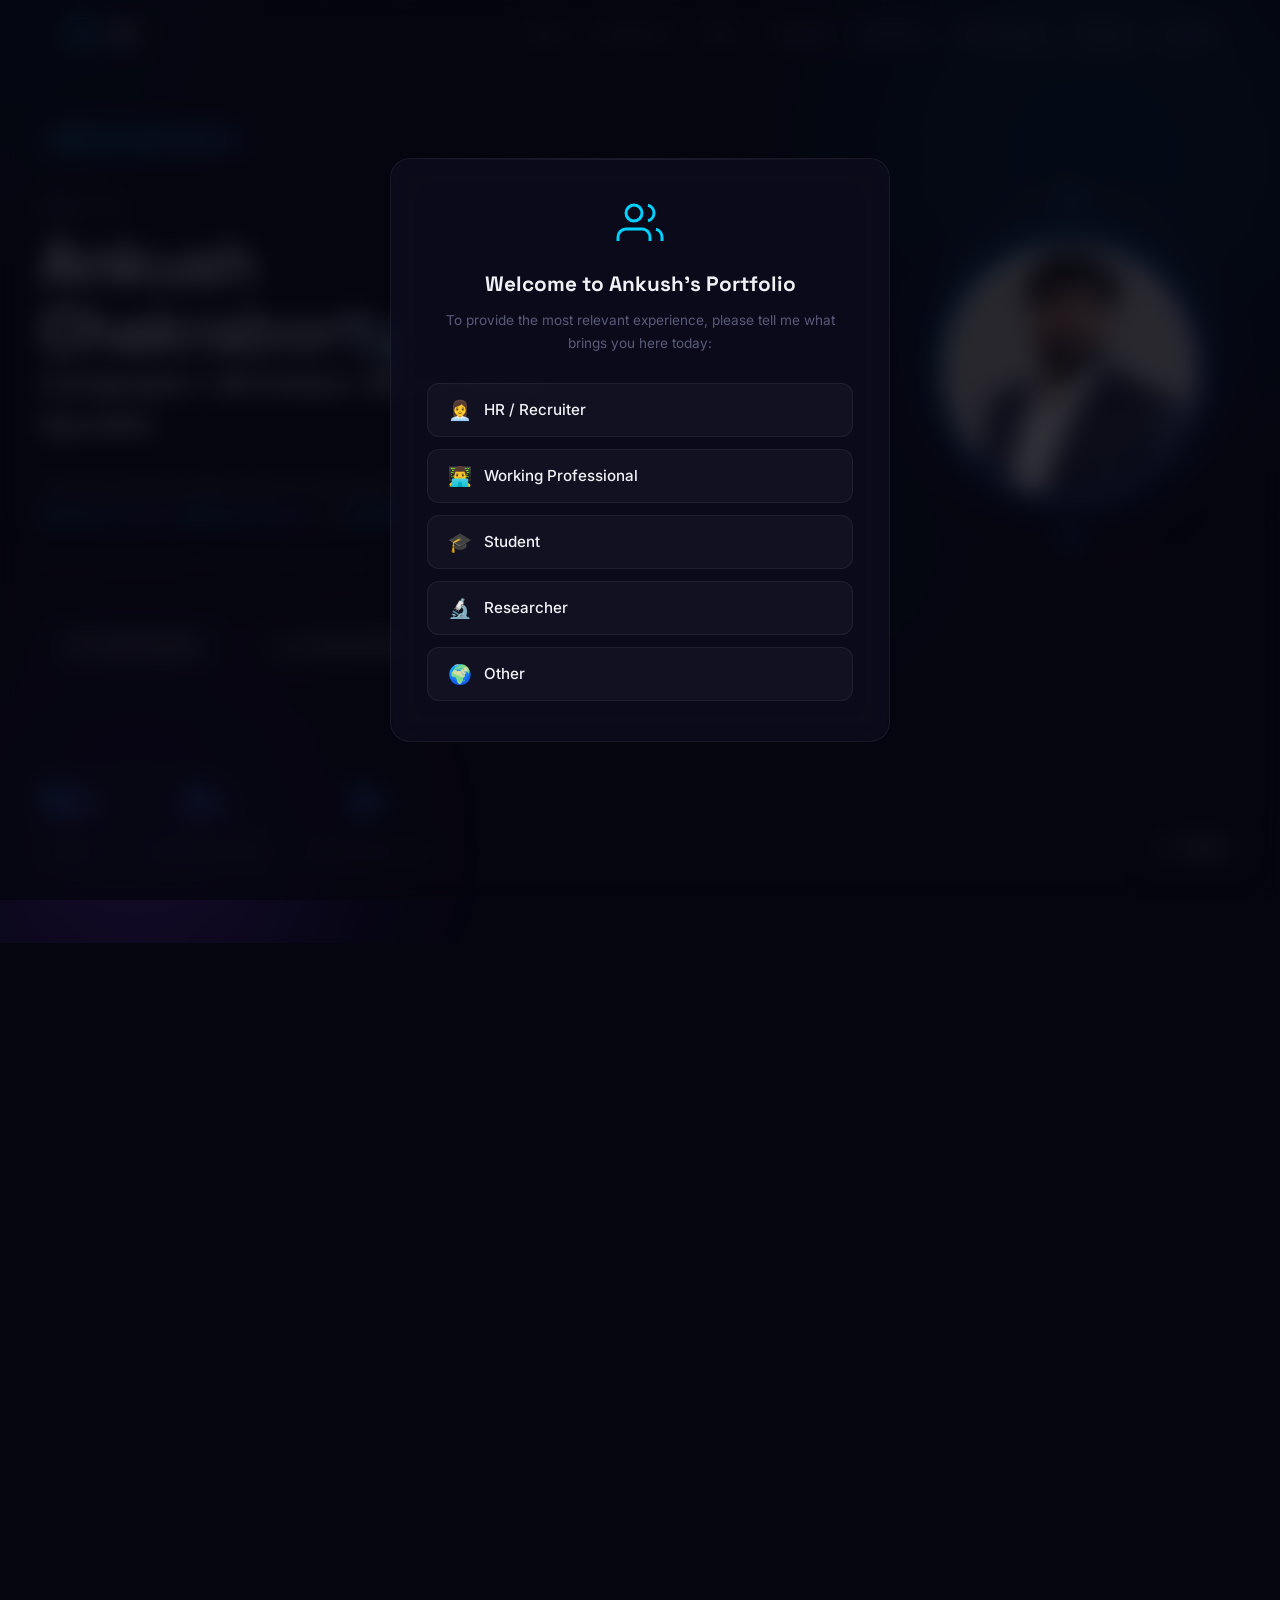
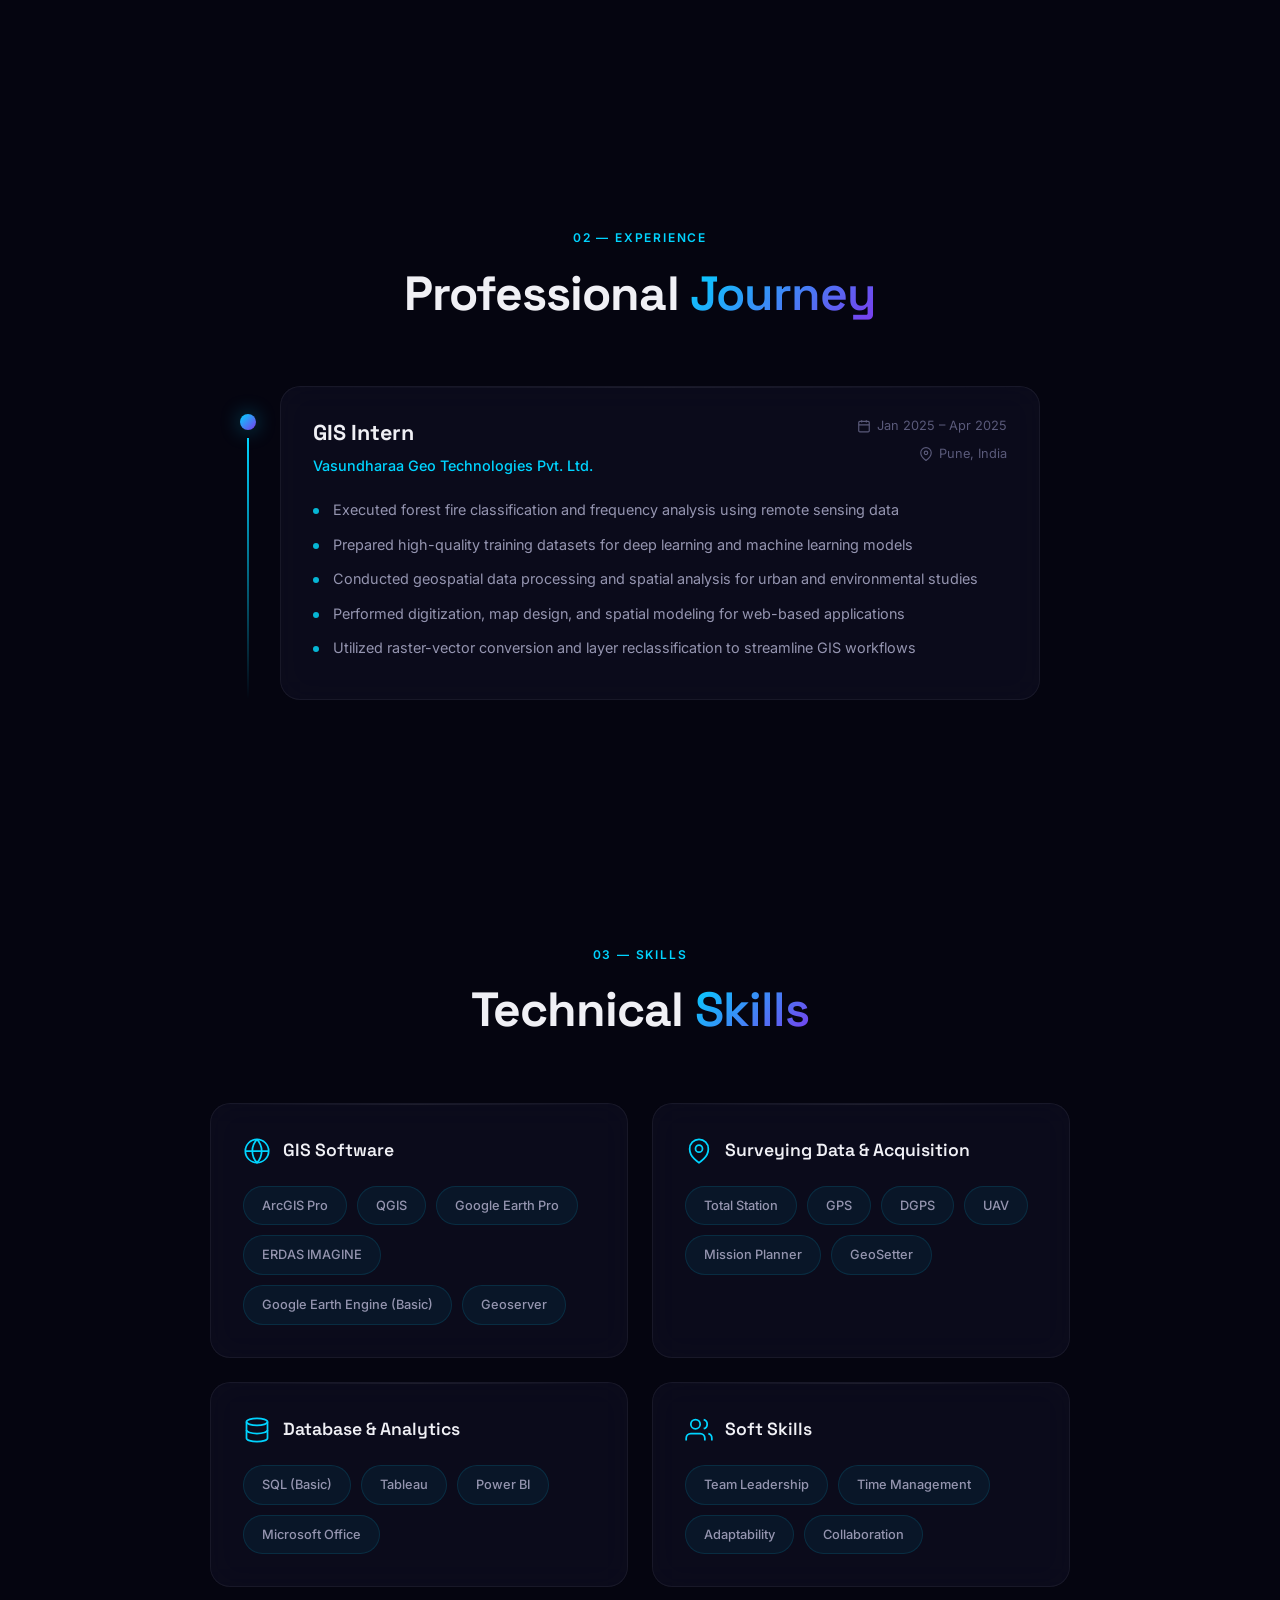
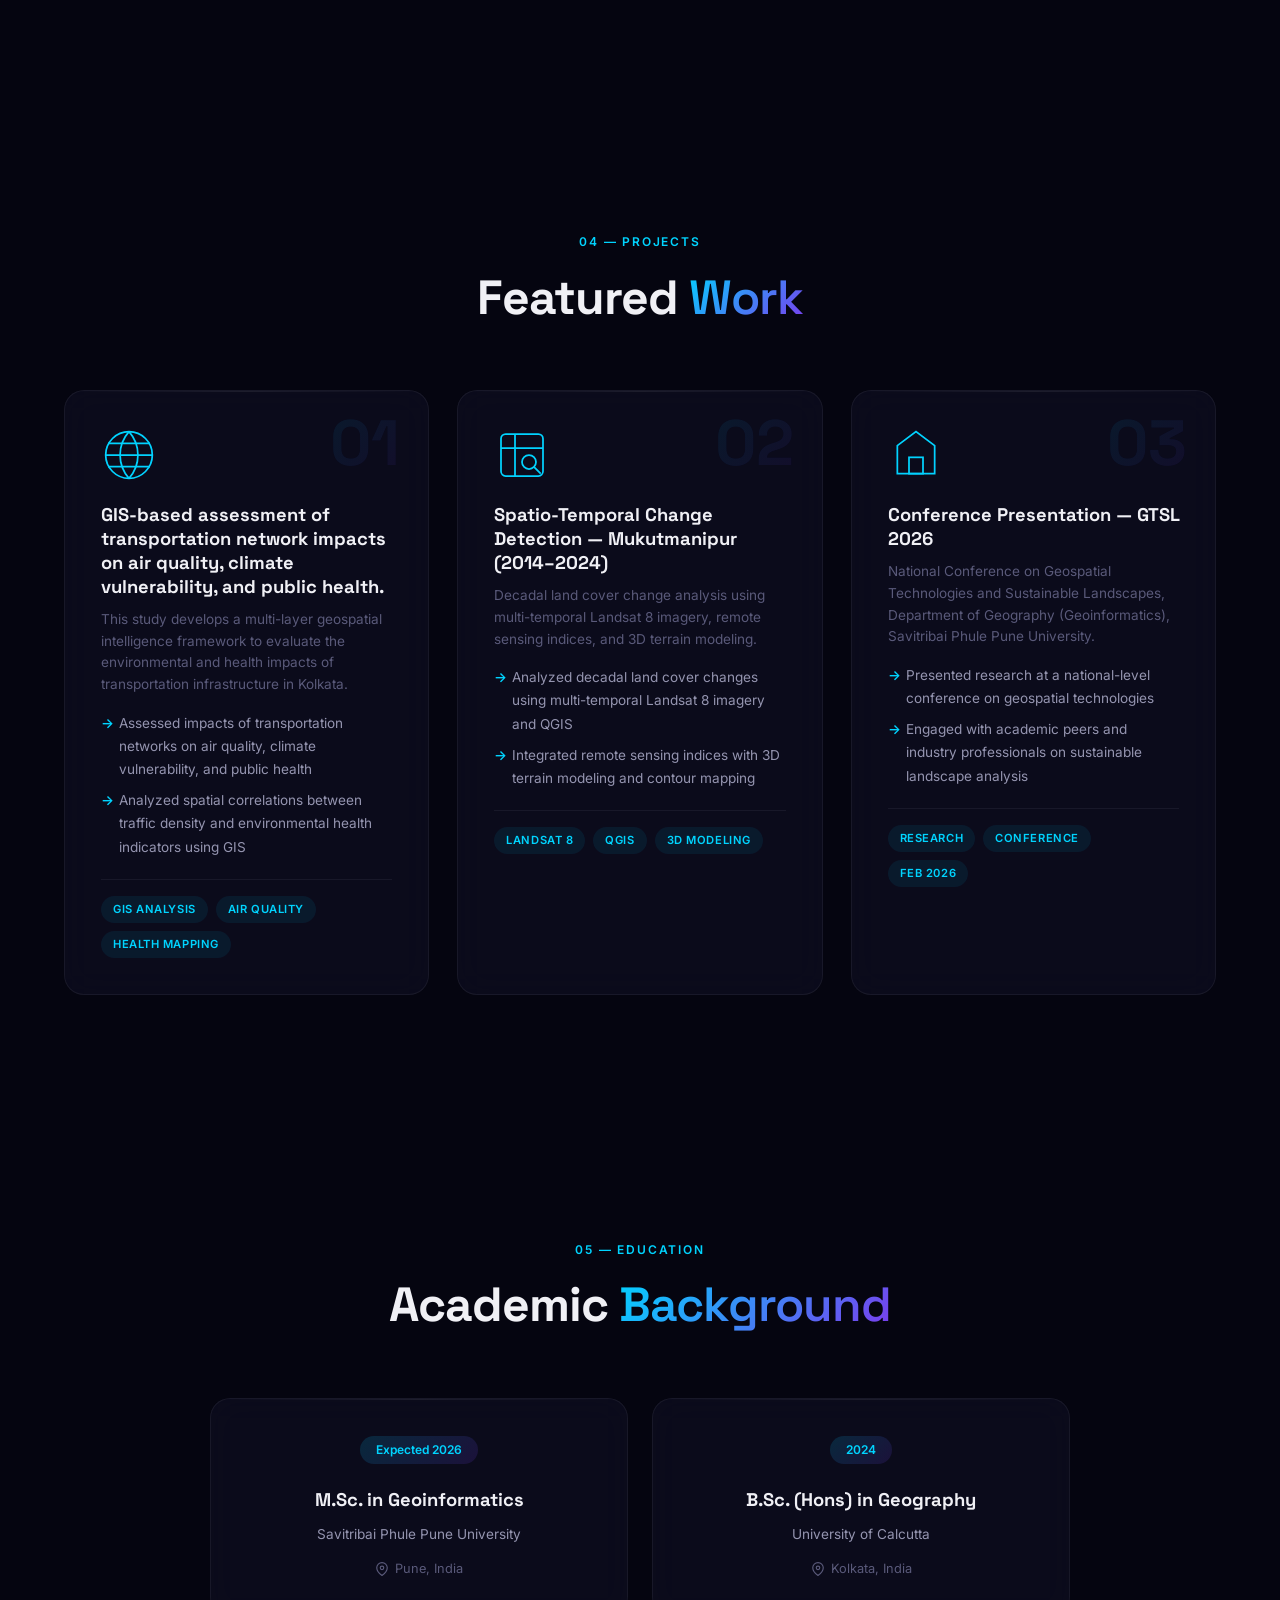
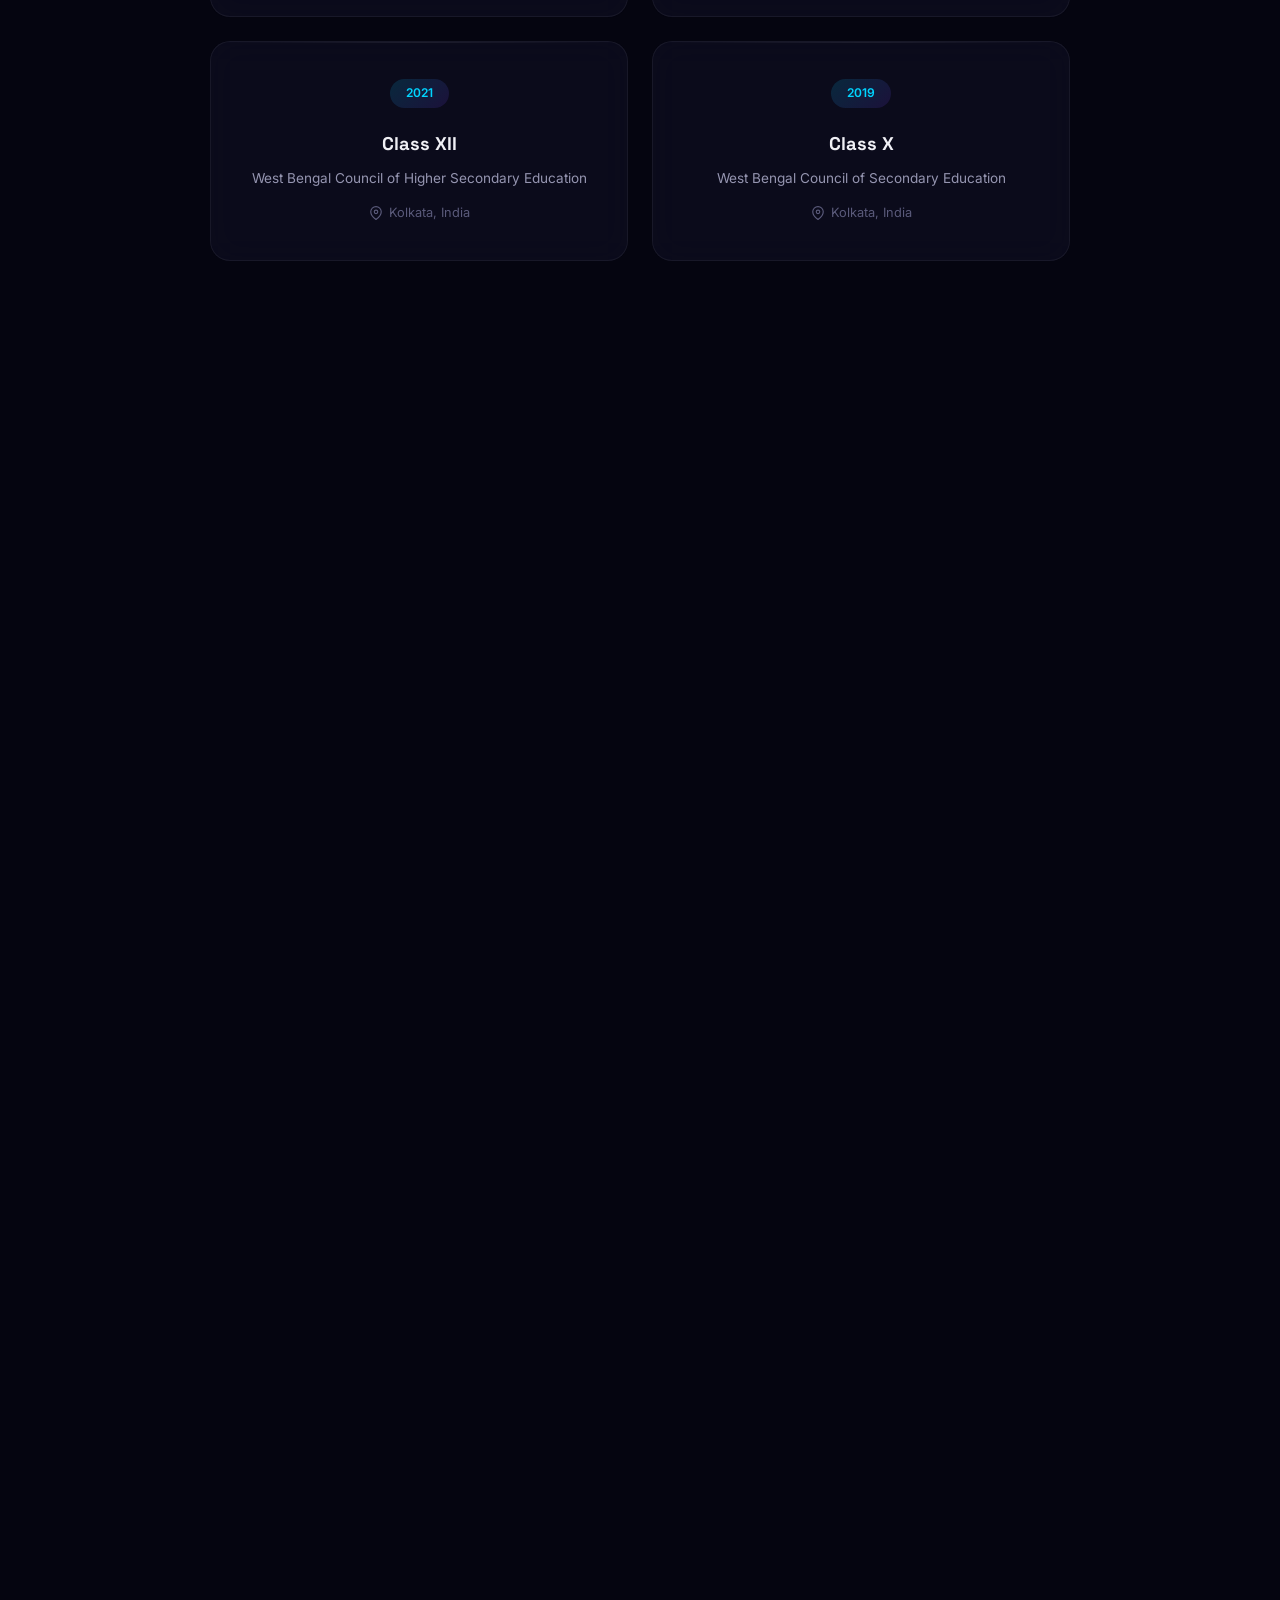
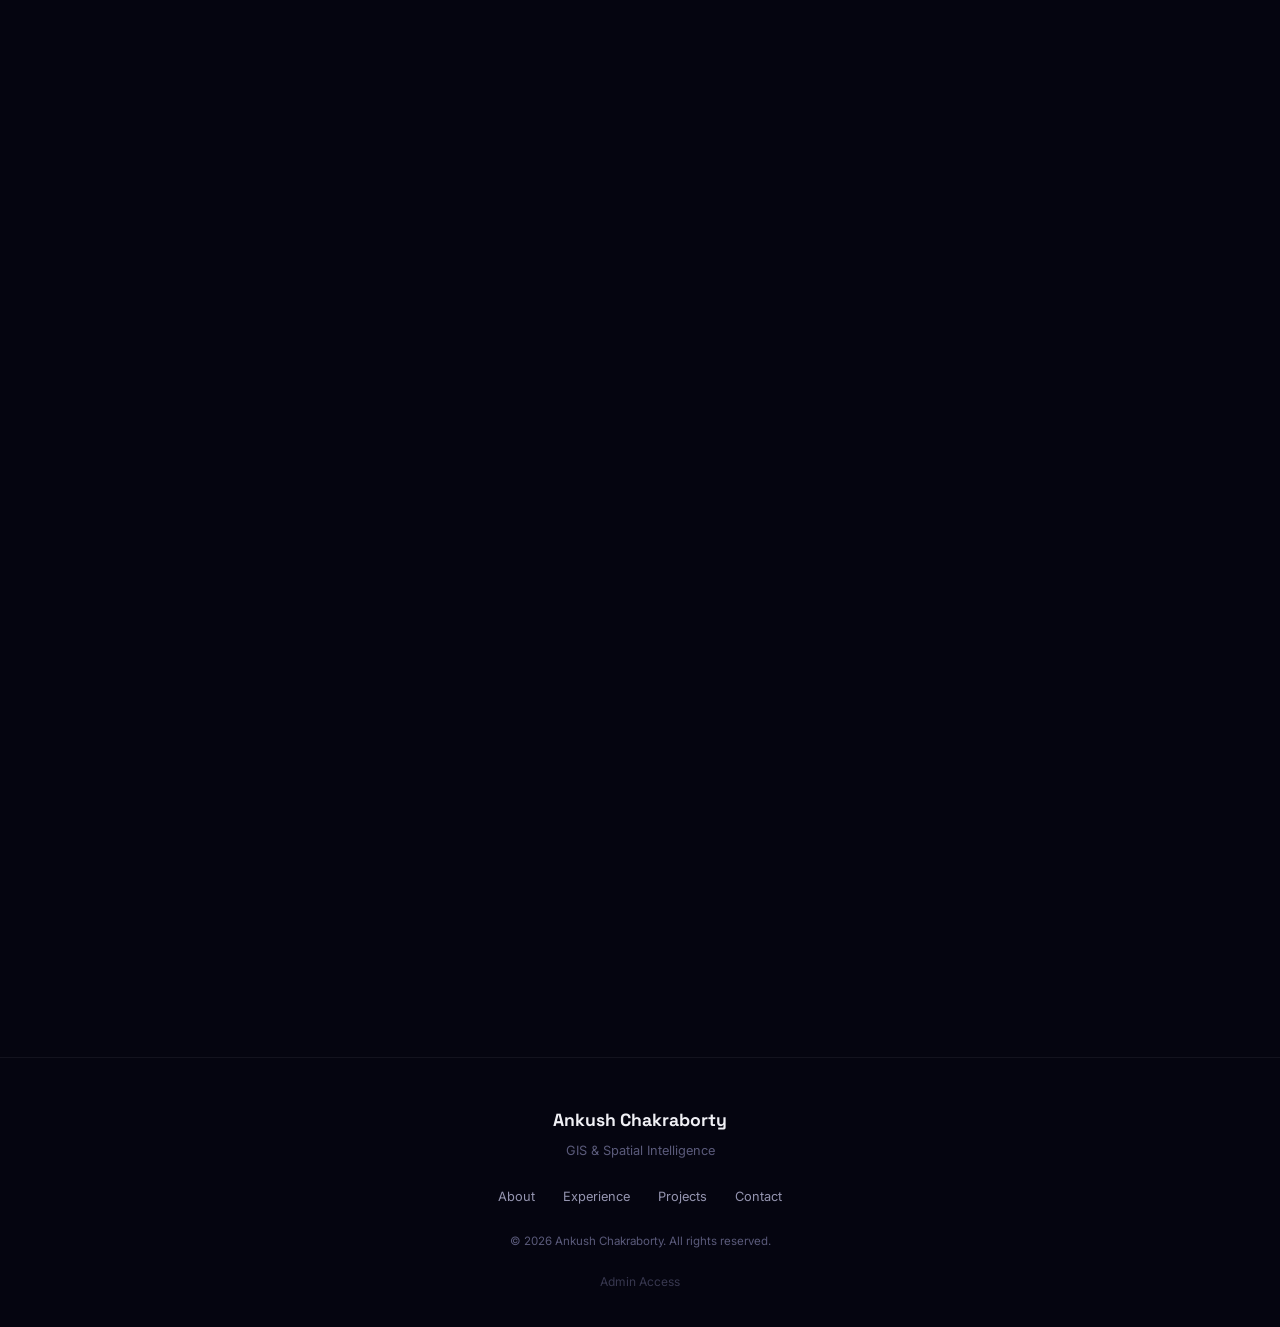
==== commit 3d83df39: "add space" ====
--- a/index.html
+++ b/index.html
@@ -19,6 +19,11 @@
     <meta name="geo.region" content="IN-MH">
     <meta name="geo.placename" content="Pune, Maharashtra, India">
     <meta name="geo.position" content="18.5204;73.8567">
+
+
+
+
+    
     <meta name="ICBM" content="18.5204, 73.8567">
 
     <!-- ═══ CANONICAL ═══ -->
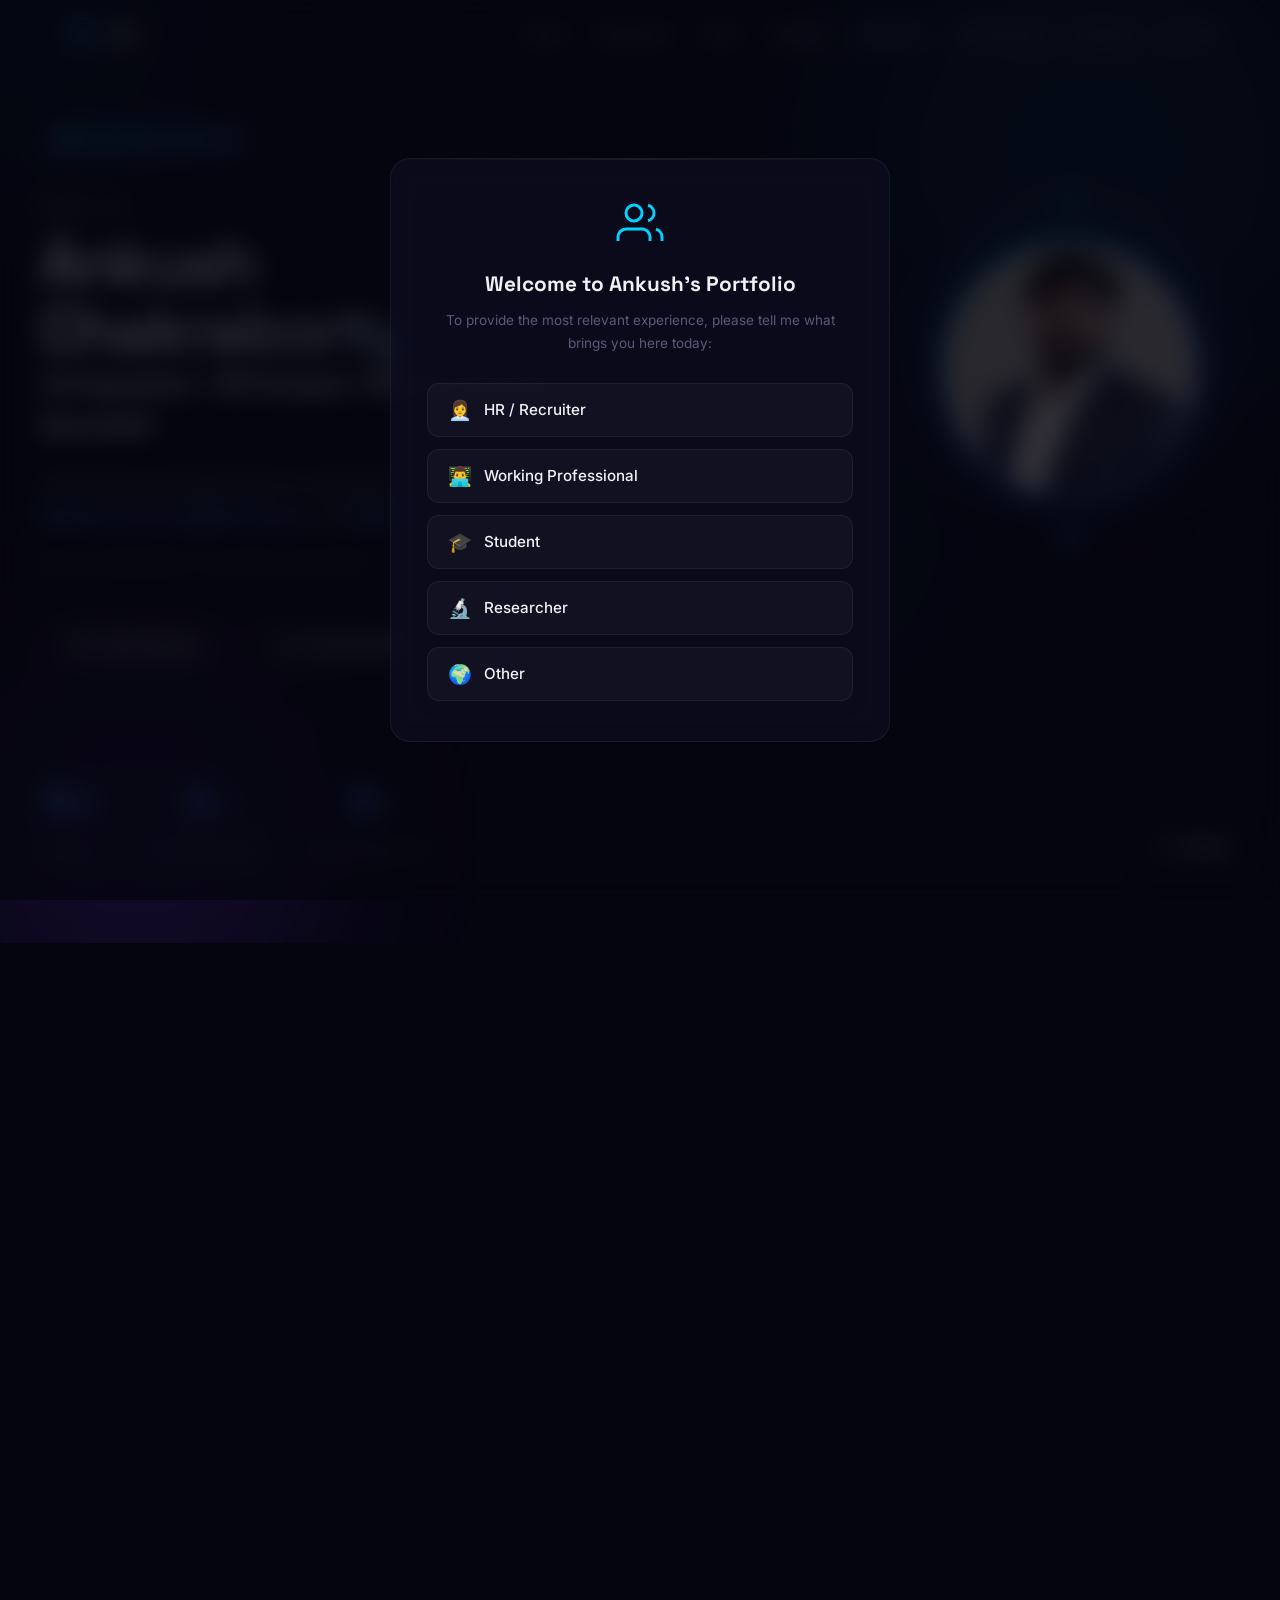
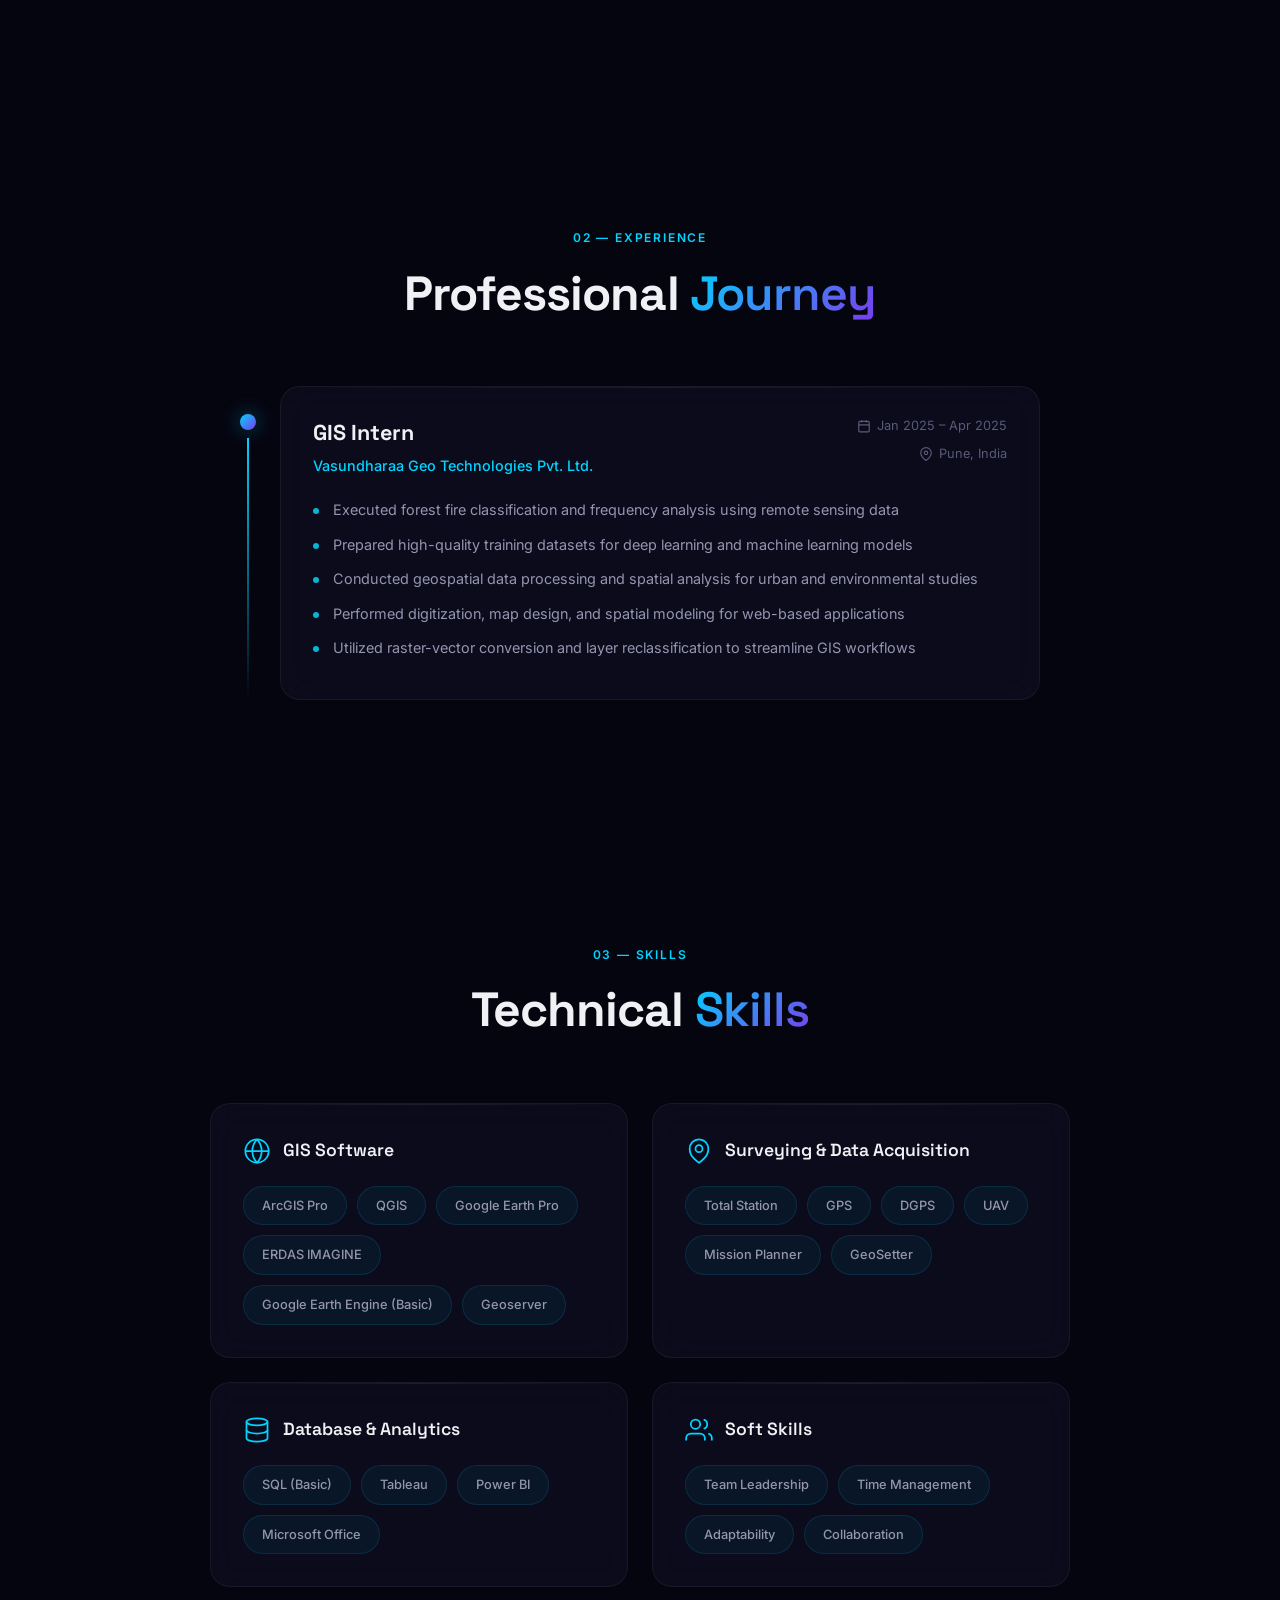
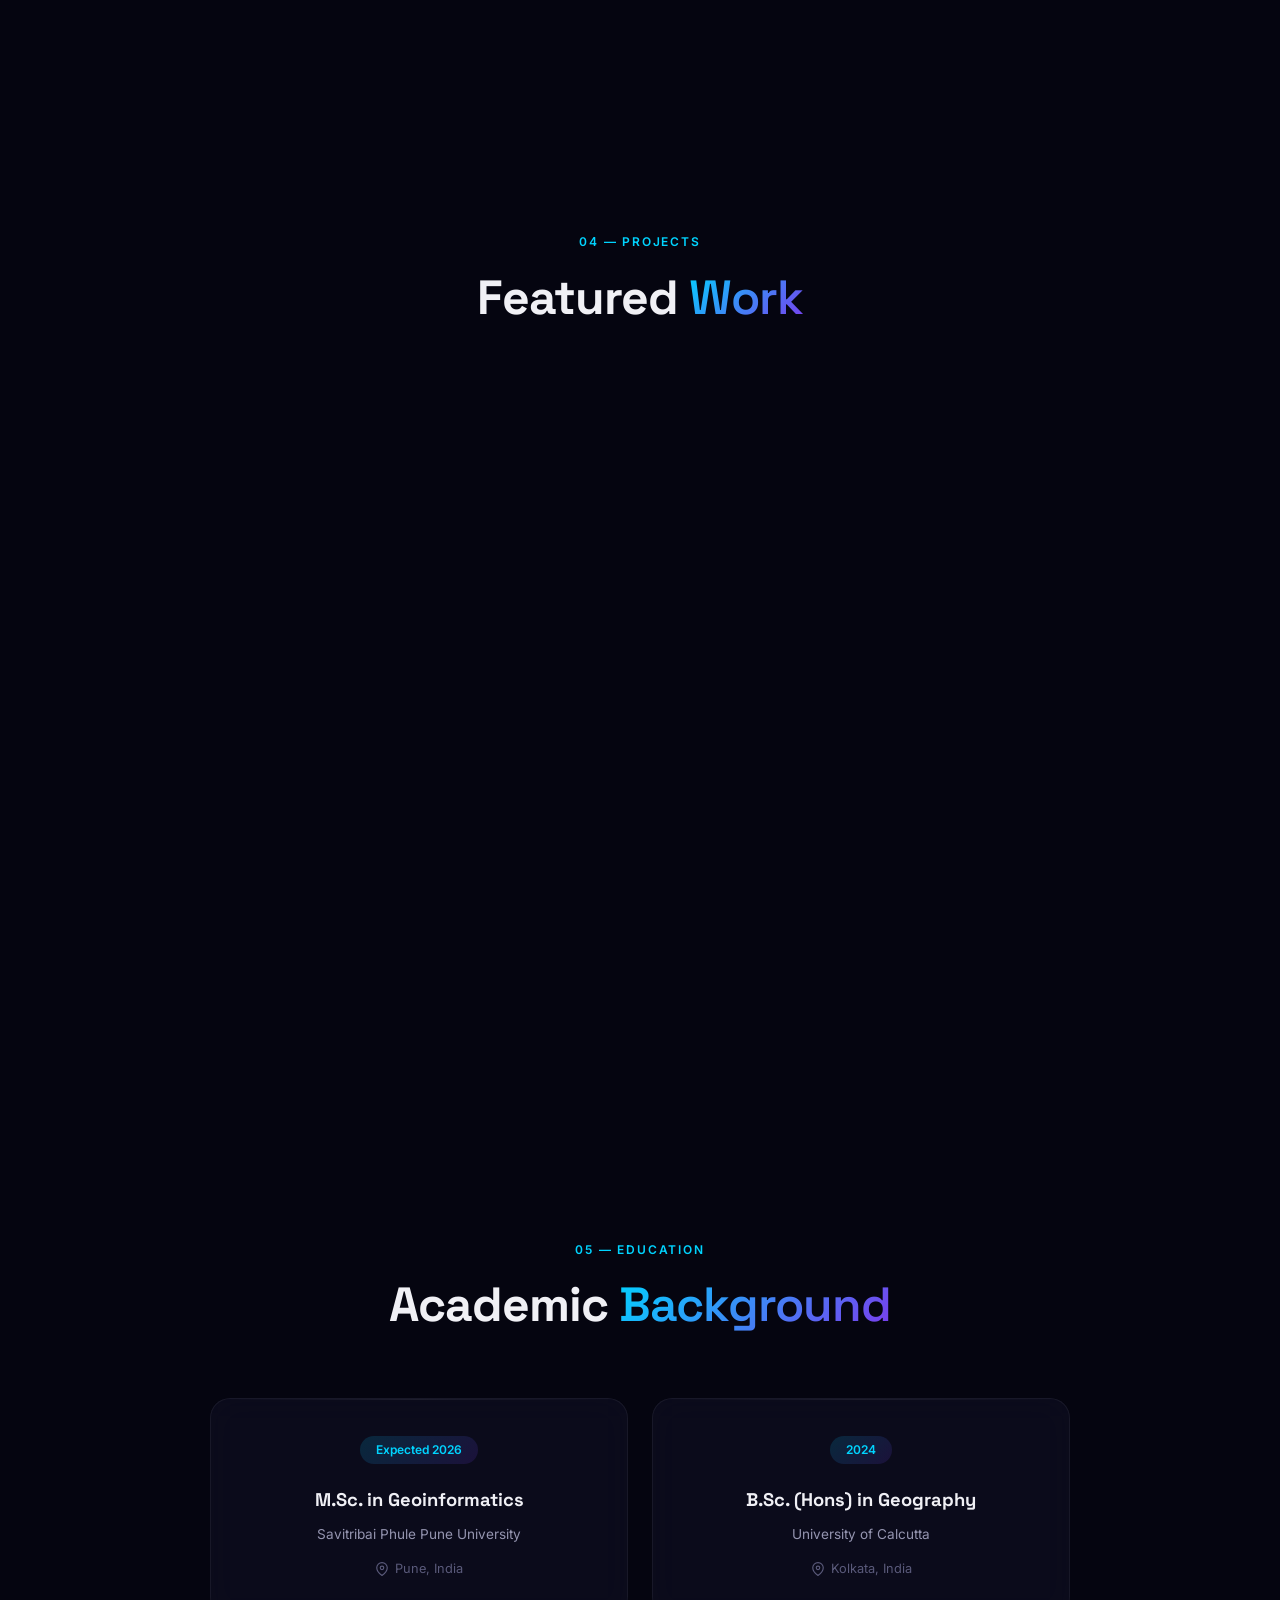
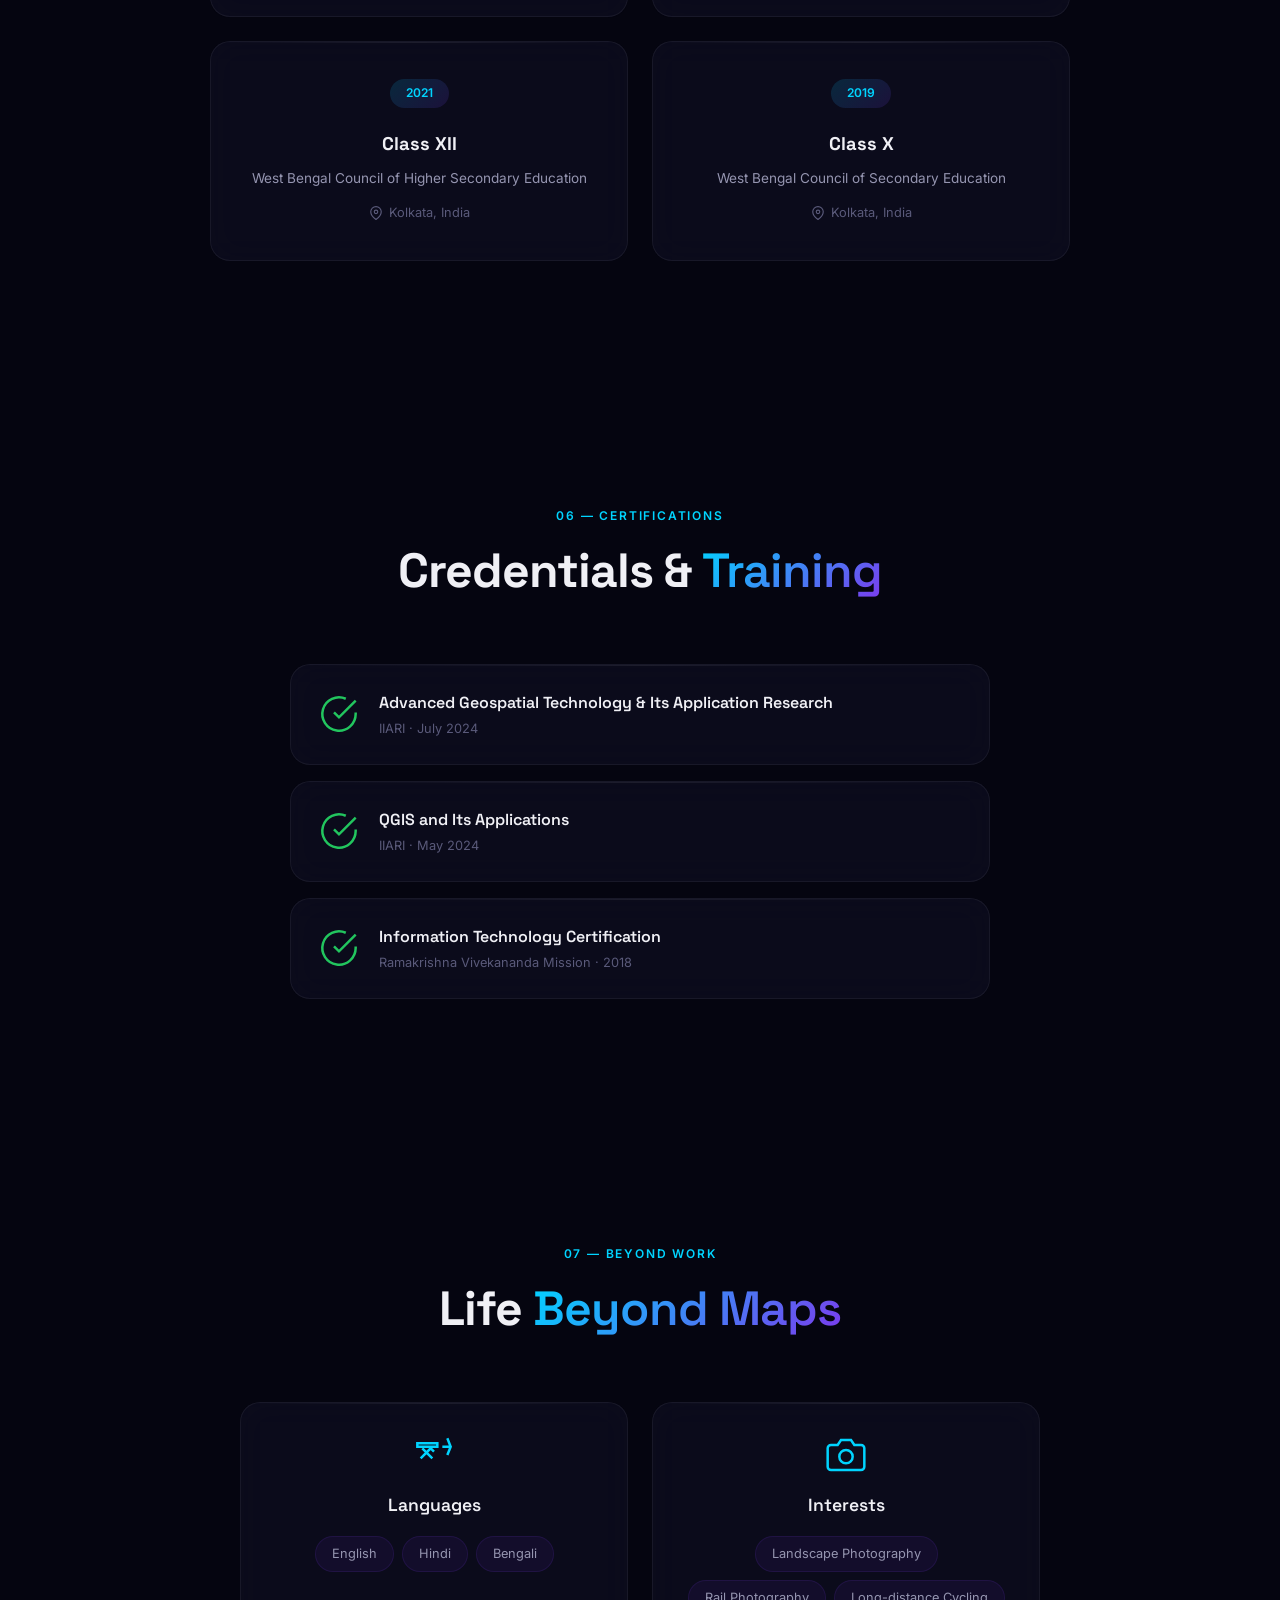
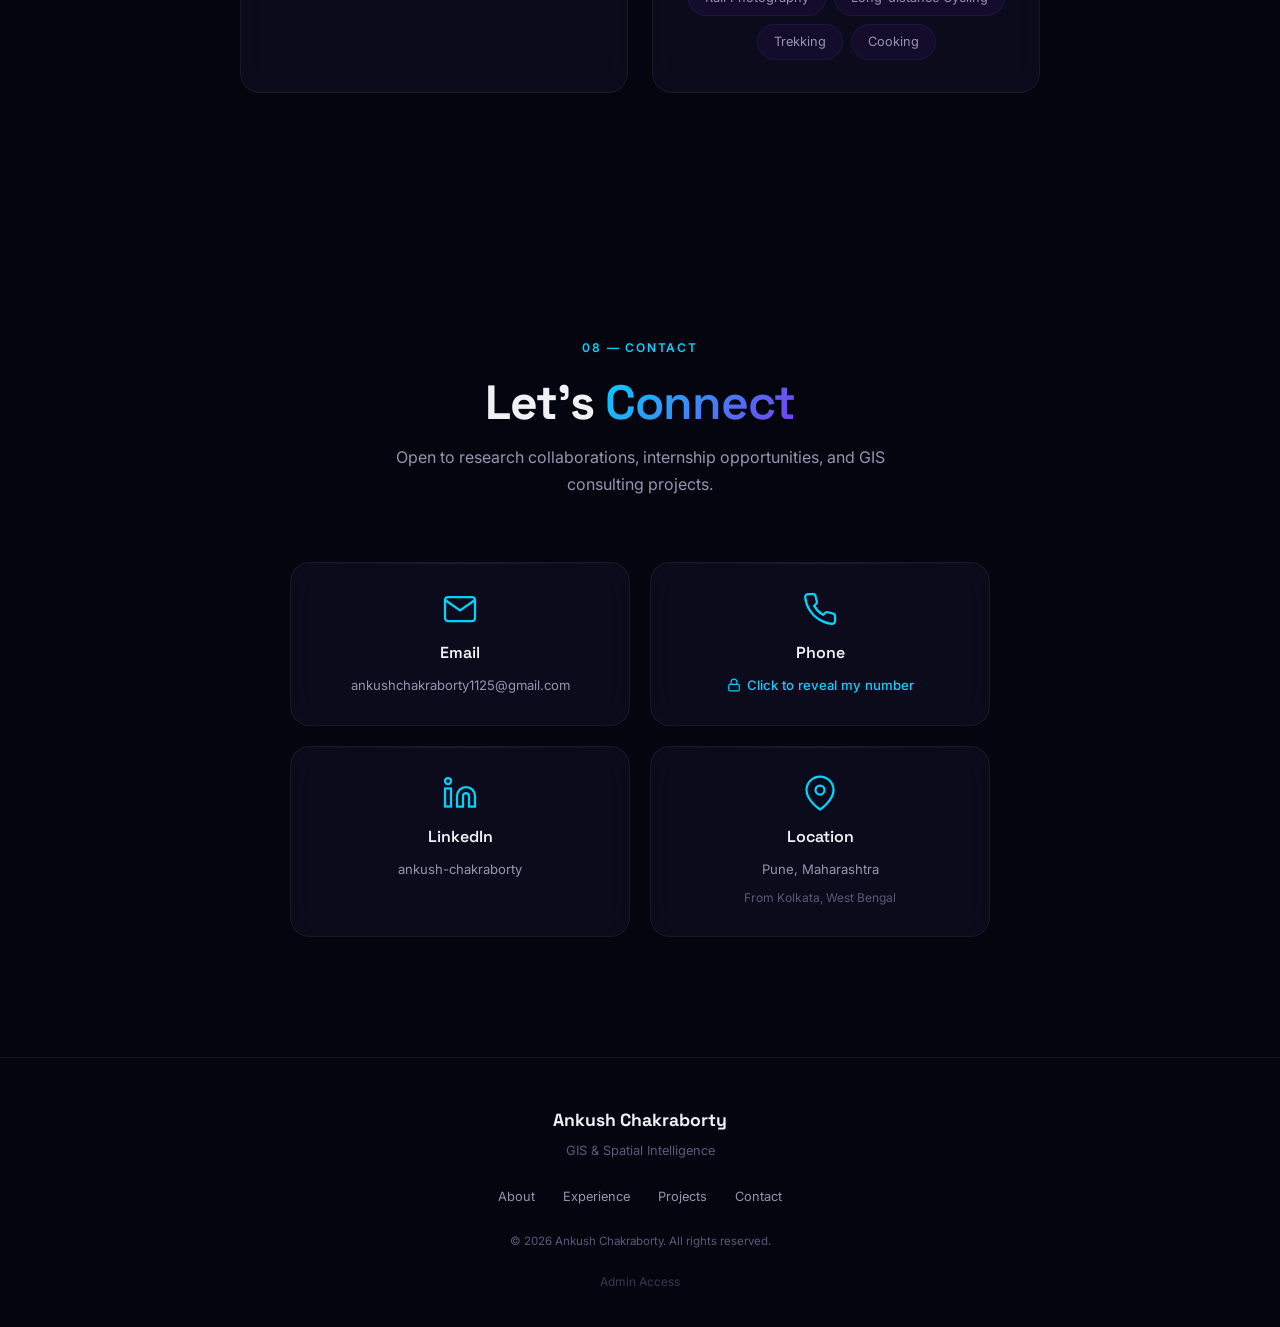
==== commit 6c9094d2: "add modify" ====
--- a/index.html
+++ b/index.html
@@ -19,11 +19,6 @@
     <meta name="geo.region" content="IN-MH">
     <meta name="geo.placename" content="Pune, Maharashtra, India">
     <meta name="geo.position" content="18.5204;73.8567">
-
-
-
-
-    
     <meta name="ICBM" content="18.5204, 73.8567">
 
     <!-- ═══ CANONICAL ═══ -->
@@ -442,7 +437,7 @@
                             <path d="M12 22s-8-4.5-8-11.8A8 8 0 0 1 12 2a8 8 0 0 1 8 8.2c0 7.3-8 11.8-8 11.8z" />
                             <circle cx="12" cy="10" r="3" />
                         </svg>
-                        <h3>Surveying Data & Acquisition </h3>
+                        <h3> Surveying & Data Acquisition </h3>
                     </div>
                     <div class="skill-tags">
                         <span class="skill-tag">Total Station</span>
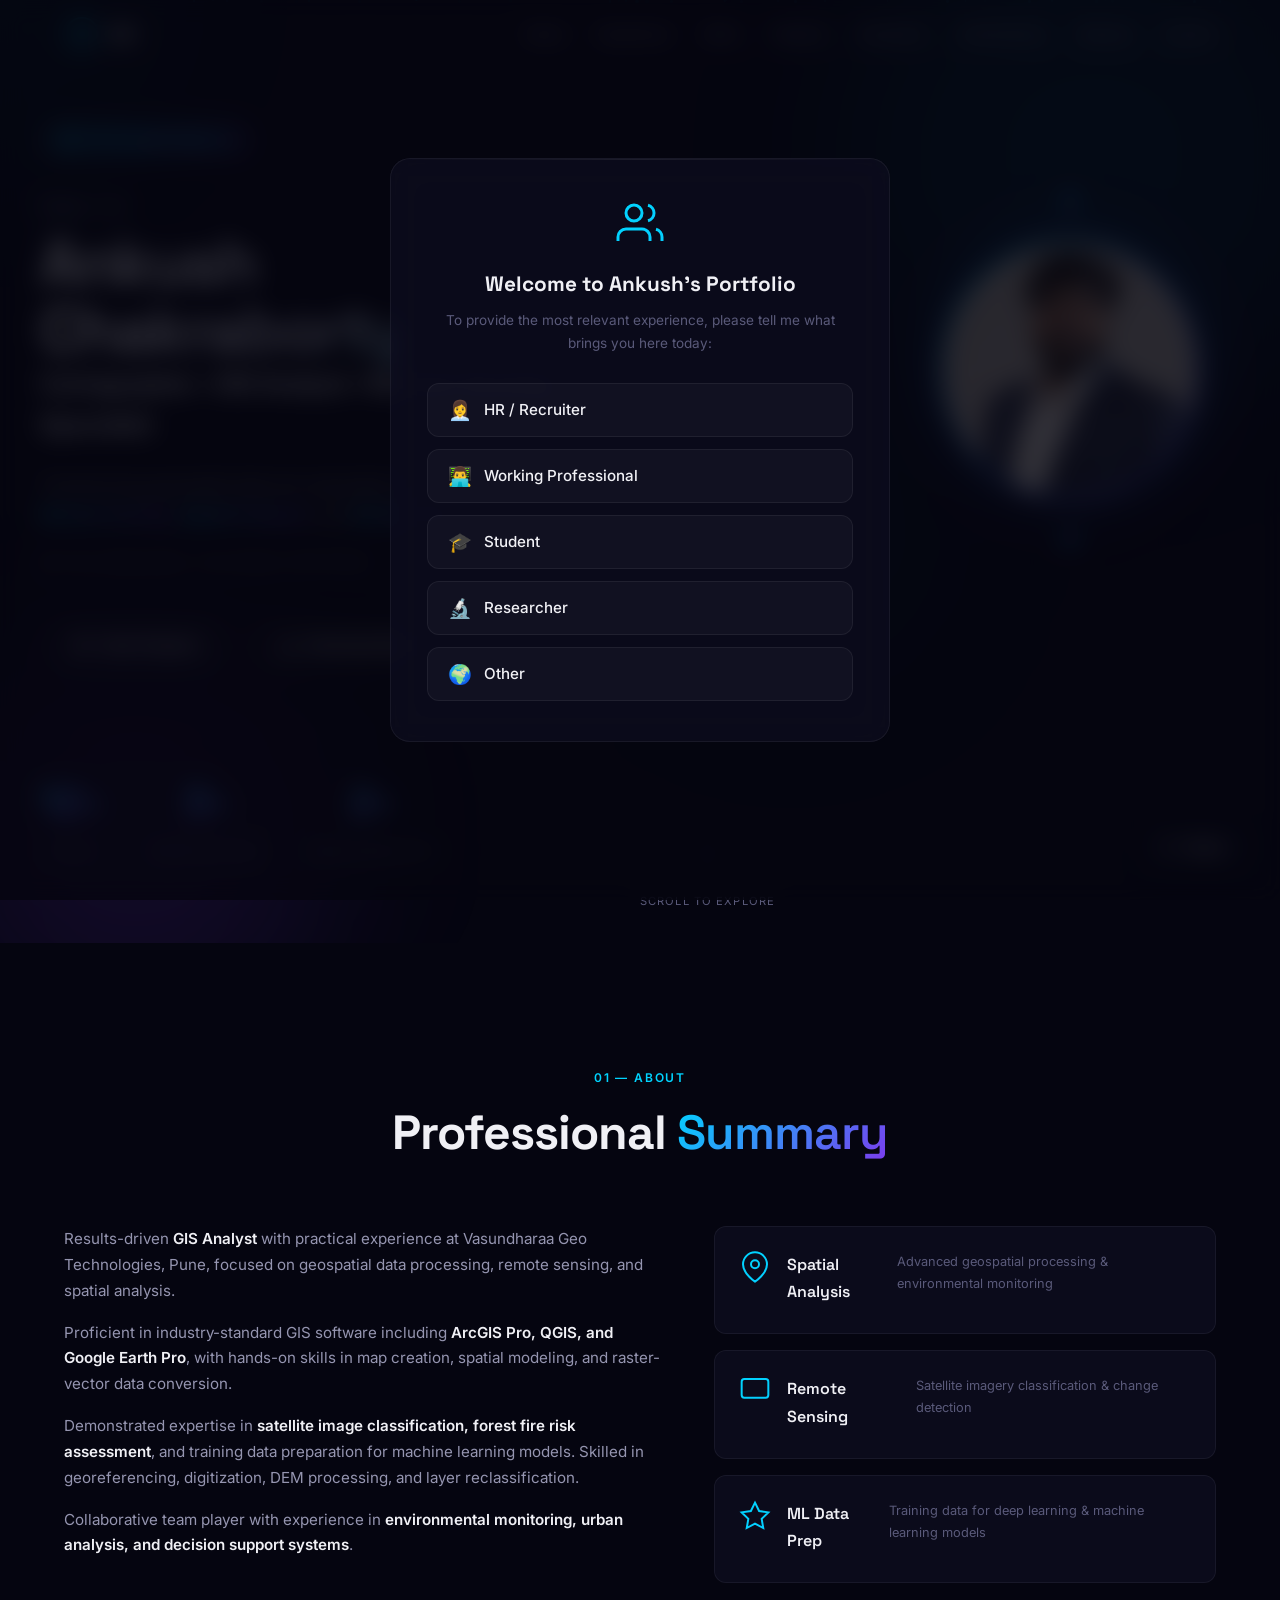
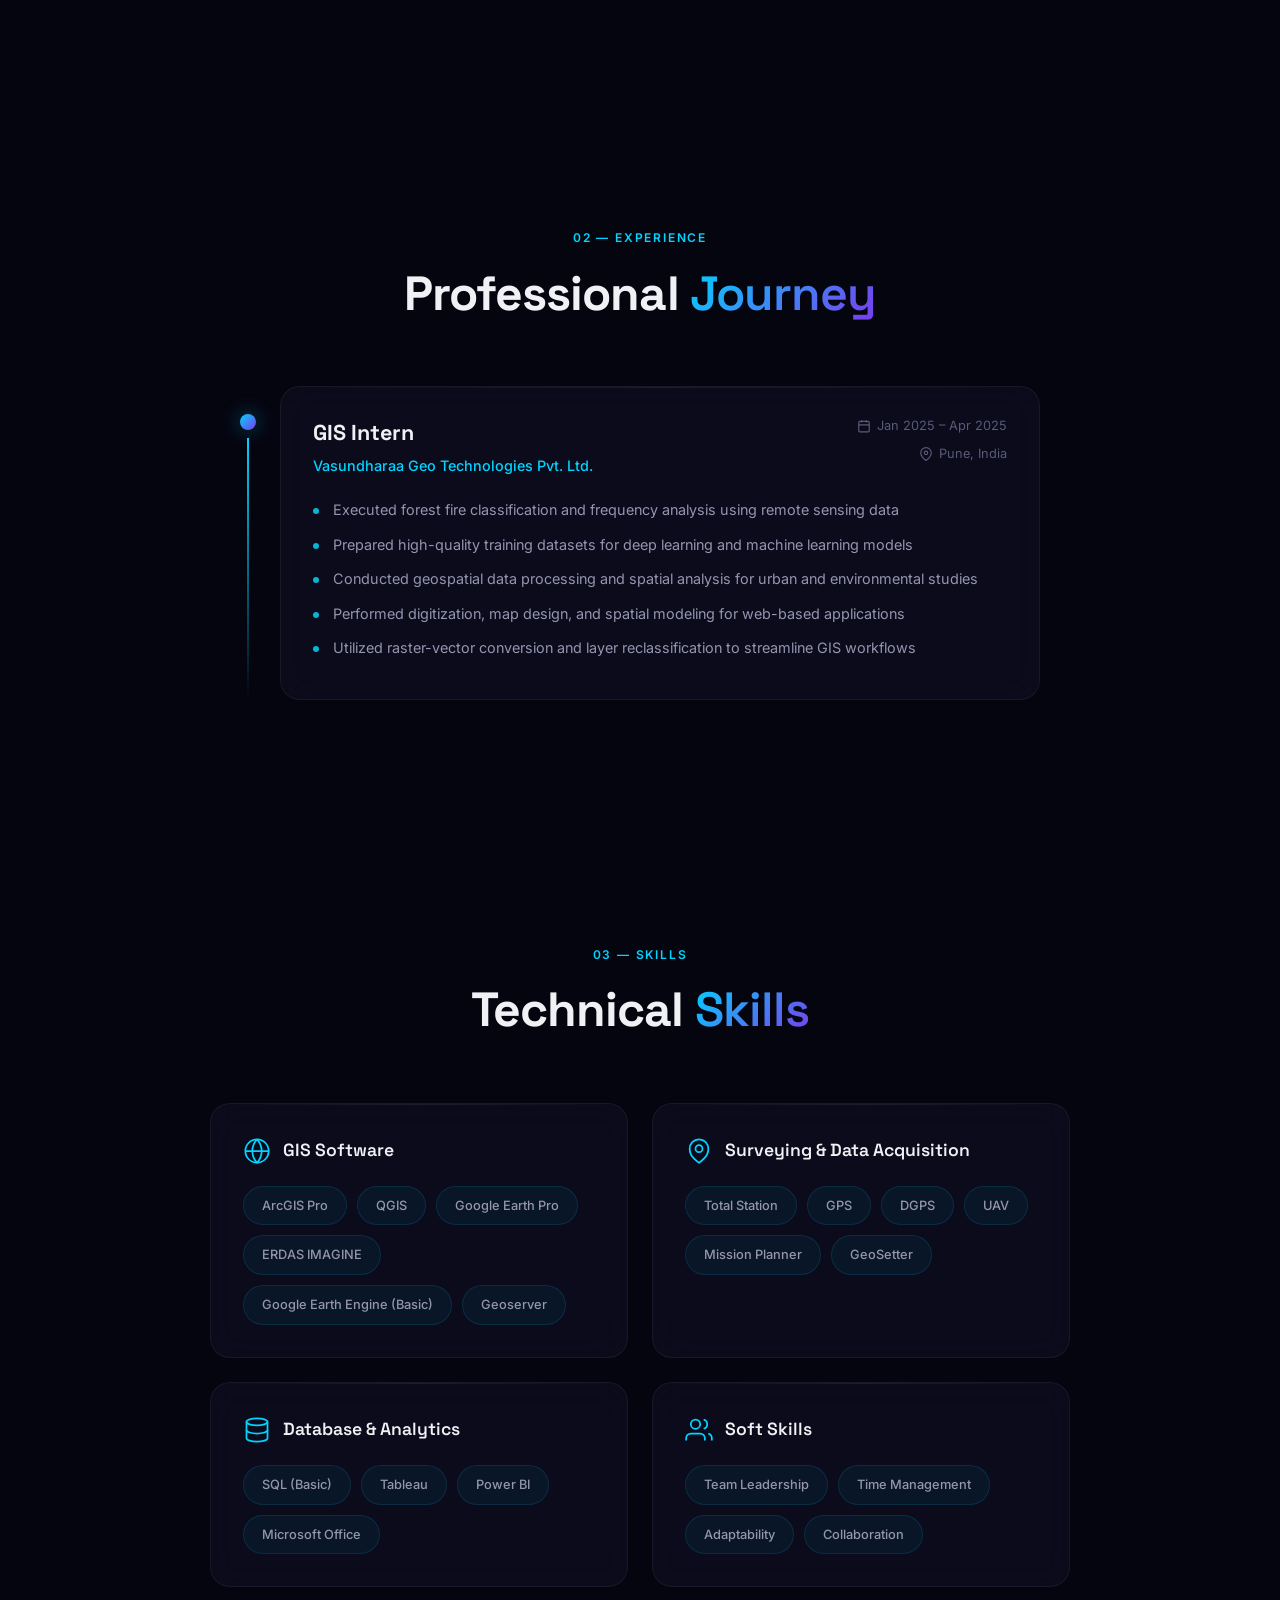
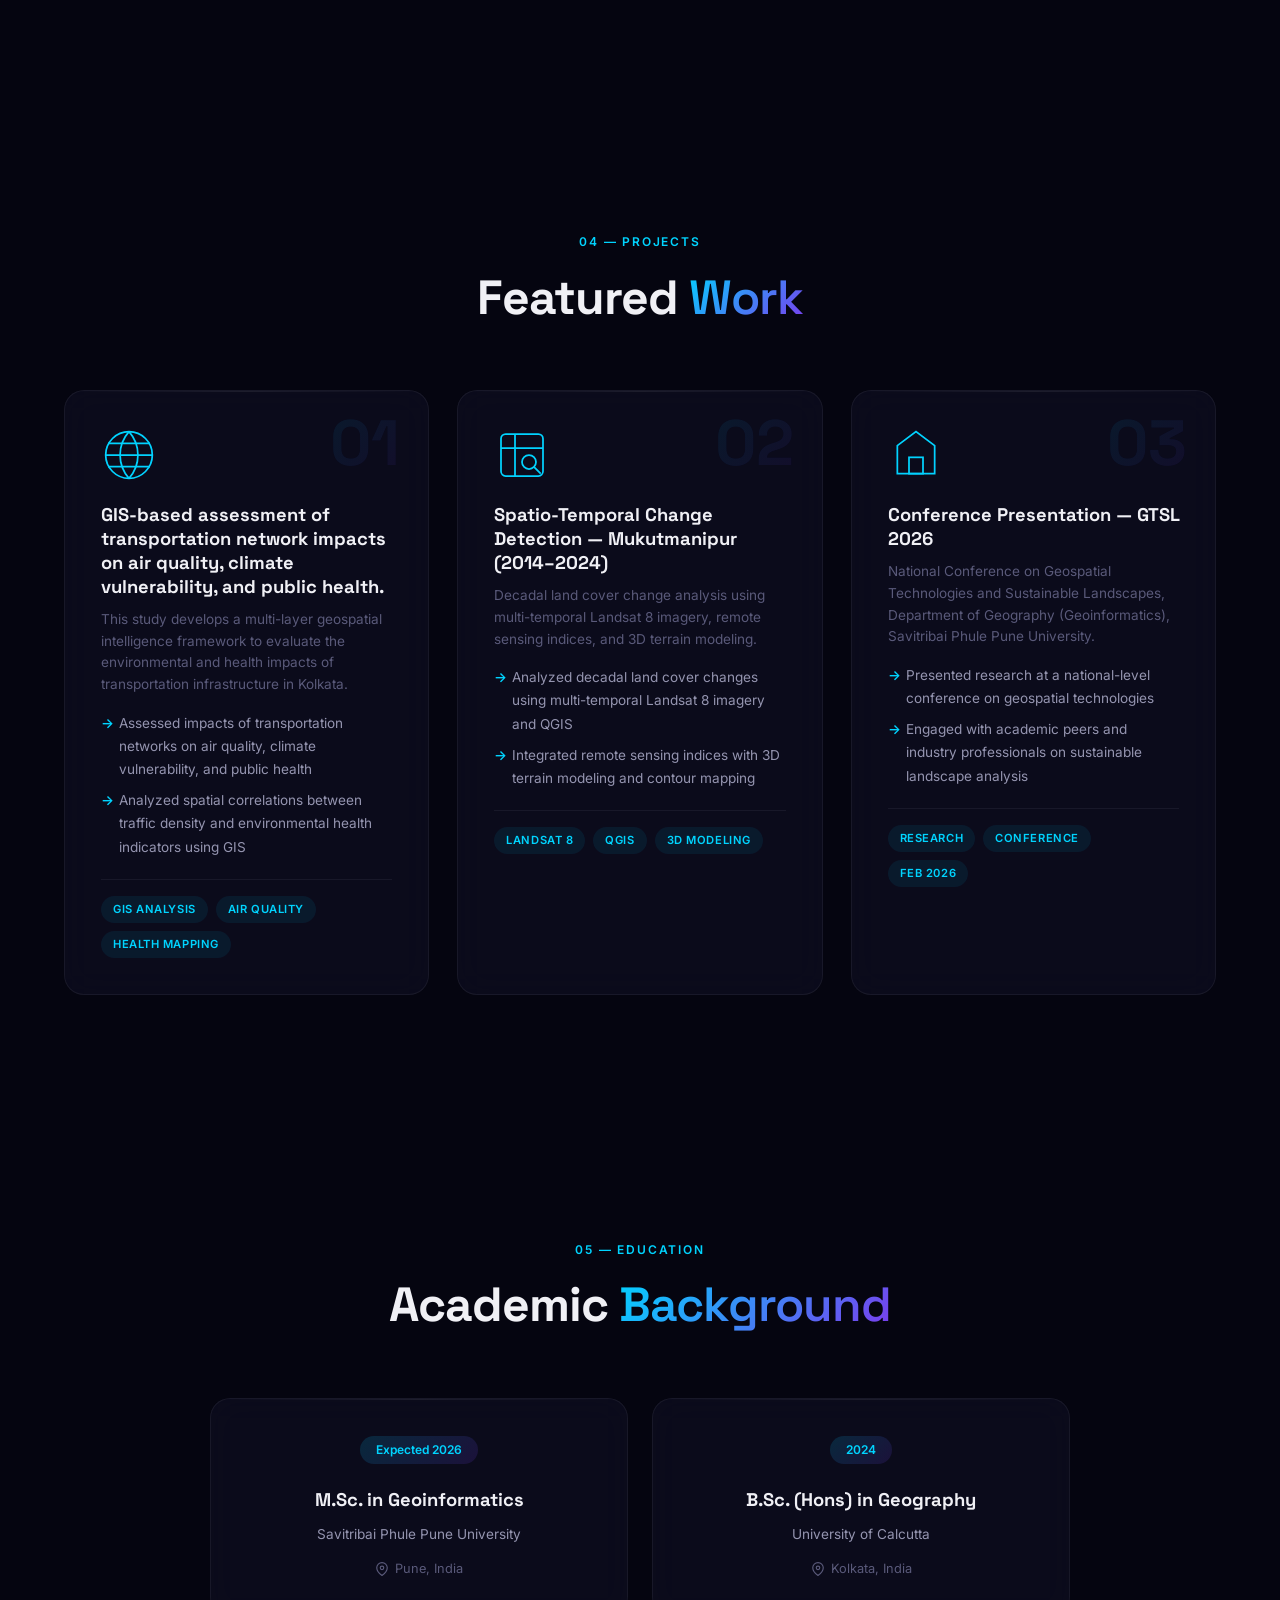
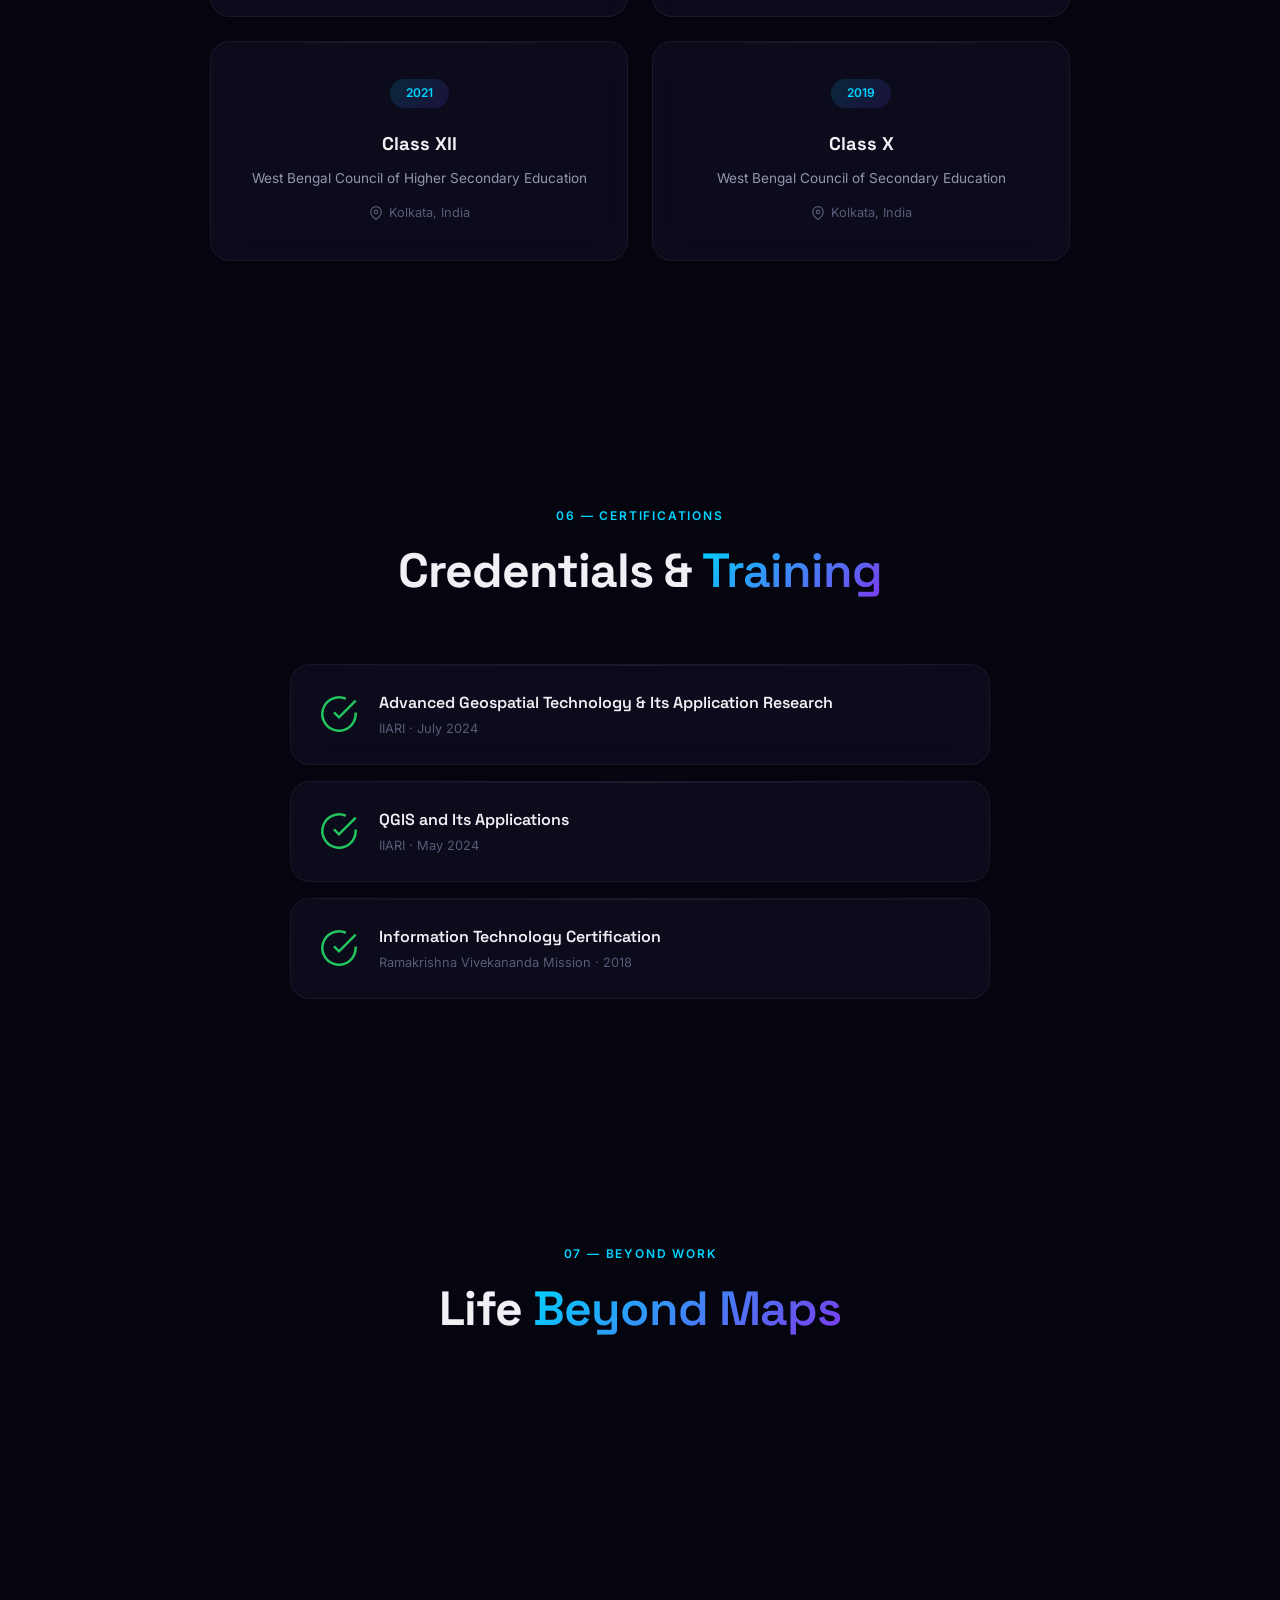
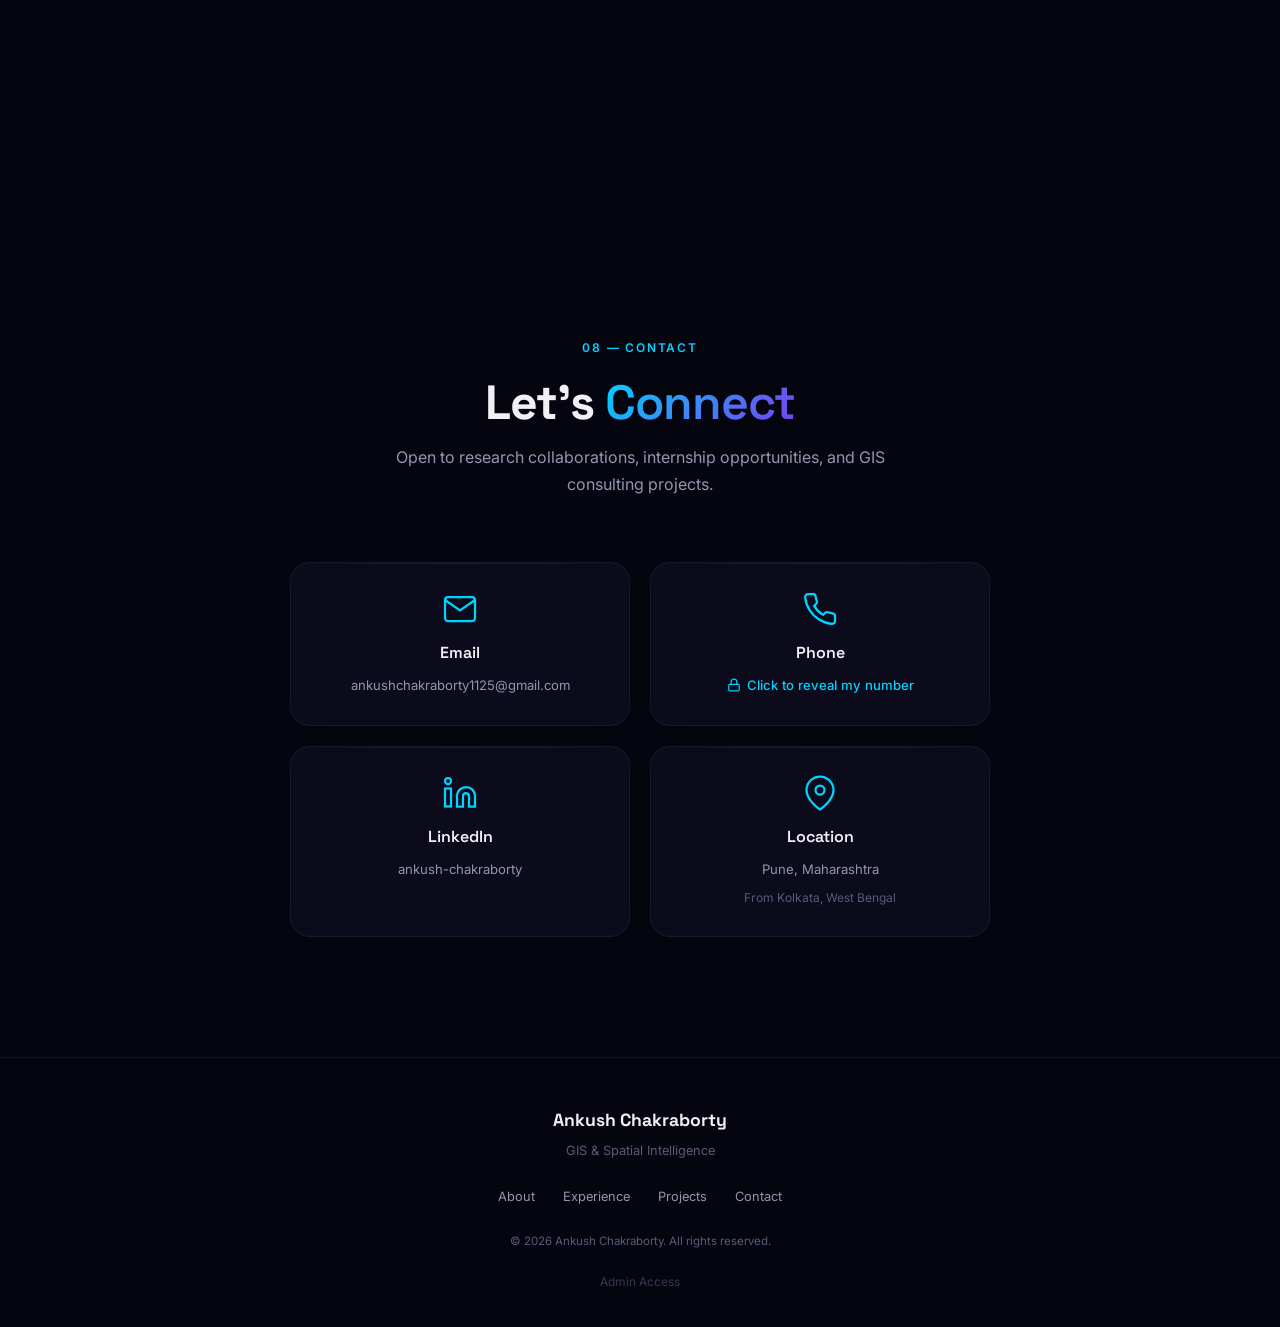
==== commit 9e1608c4: "Set up Vercel Web Analytics integration # Vercel Web Analytics Implementation  ## Summary Successful" ====
--- a/index.html
+++ b/index.html
@@ -109,6 +109,12 @@
     ]
     }
 </script>
+
+    <!-- ═══ VERCEL WEB ANALYTICS ═══ -->
+    <script>
+        window.va = window.va || function () { (window.vaq = window.vaq || []).push(arguments); };
+    </script>
+    <script defer src="/_vercel/insights/script.js"></script>
 </head>
 
 <body>
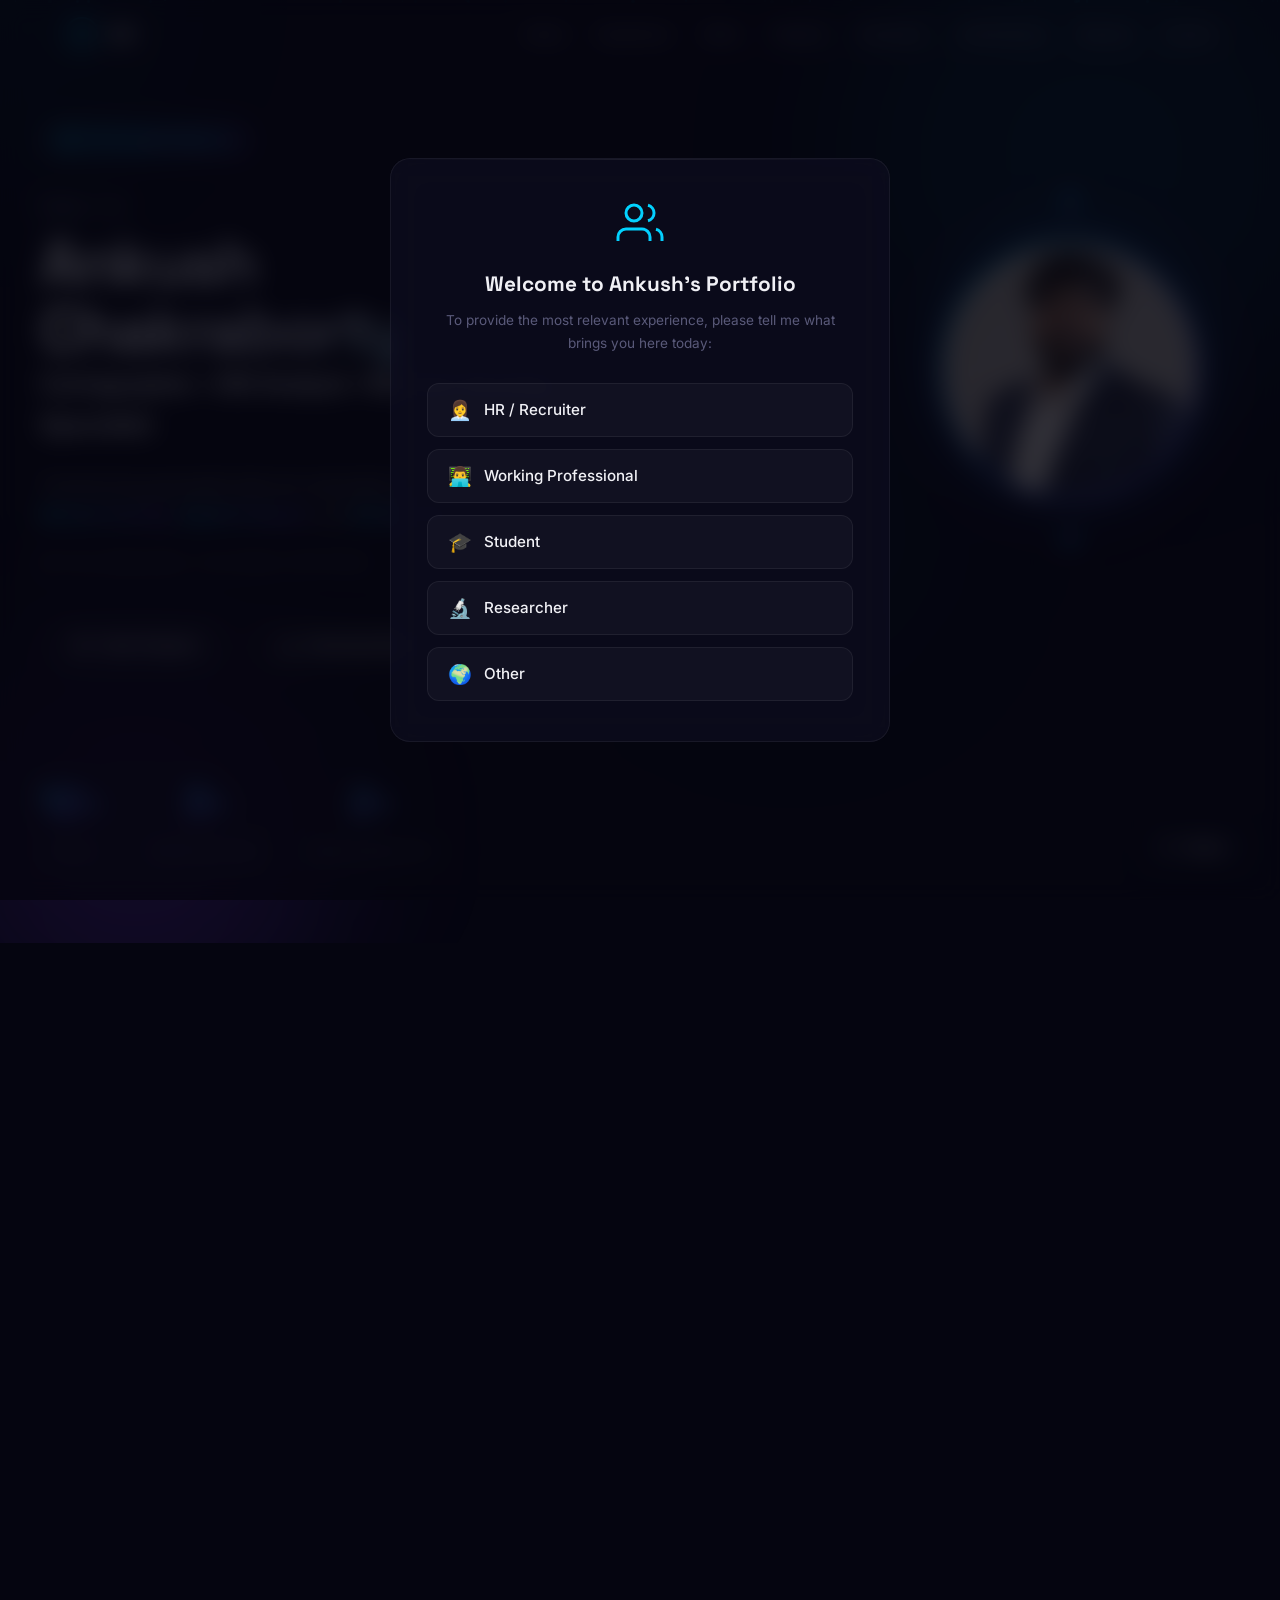
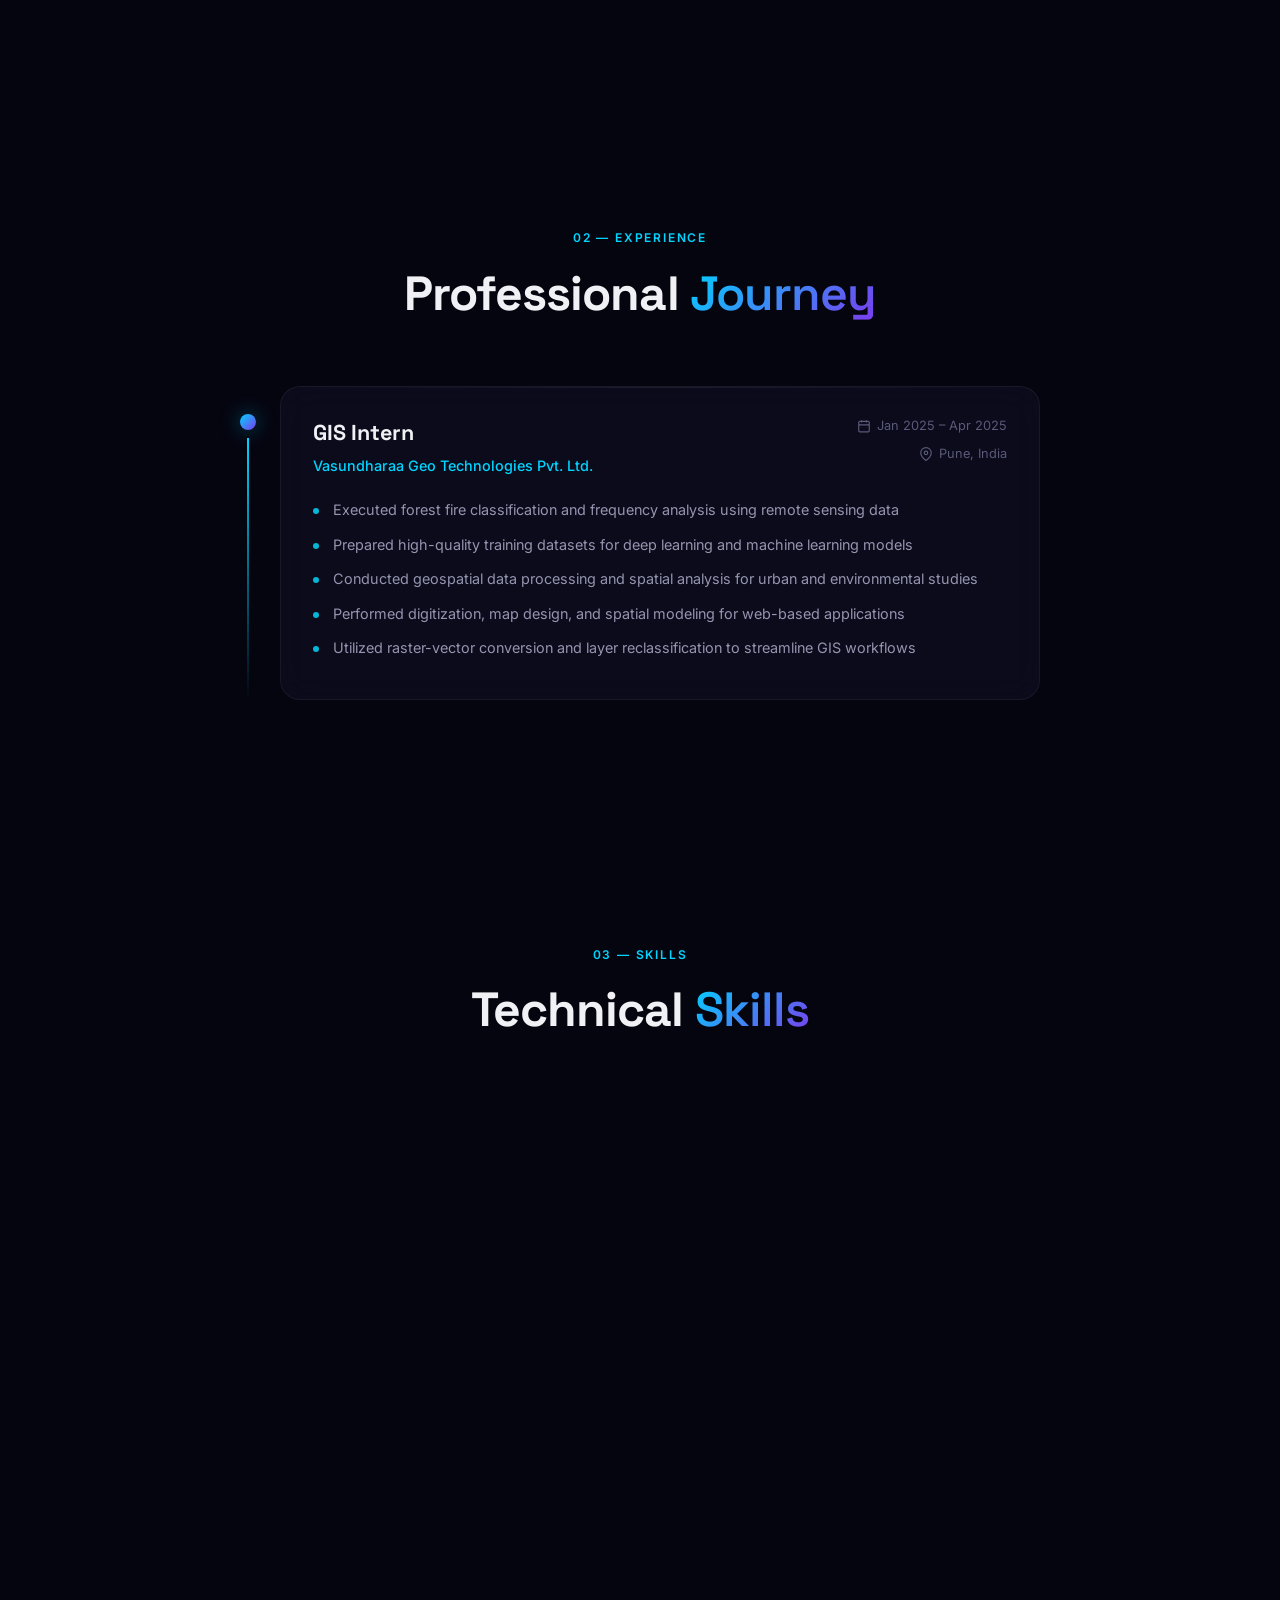
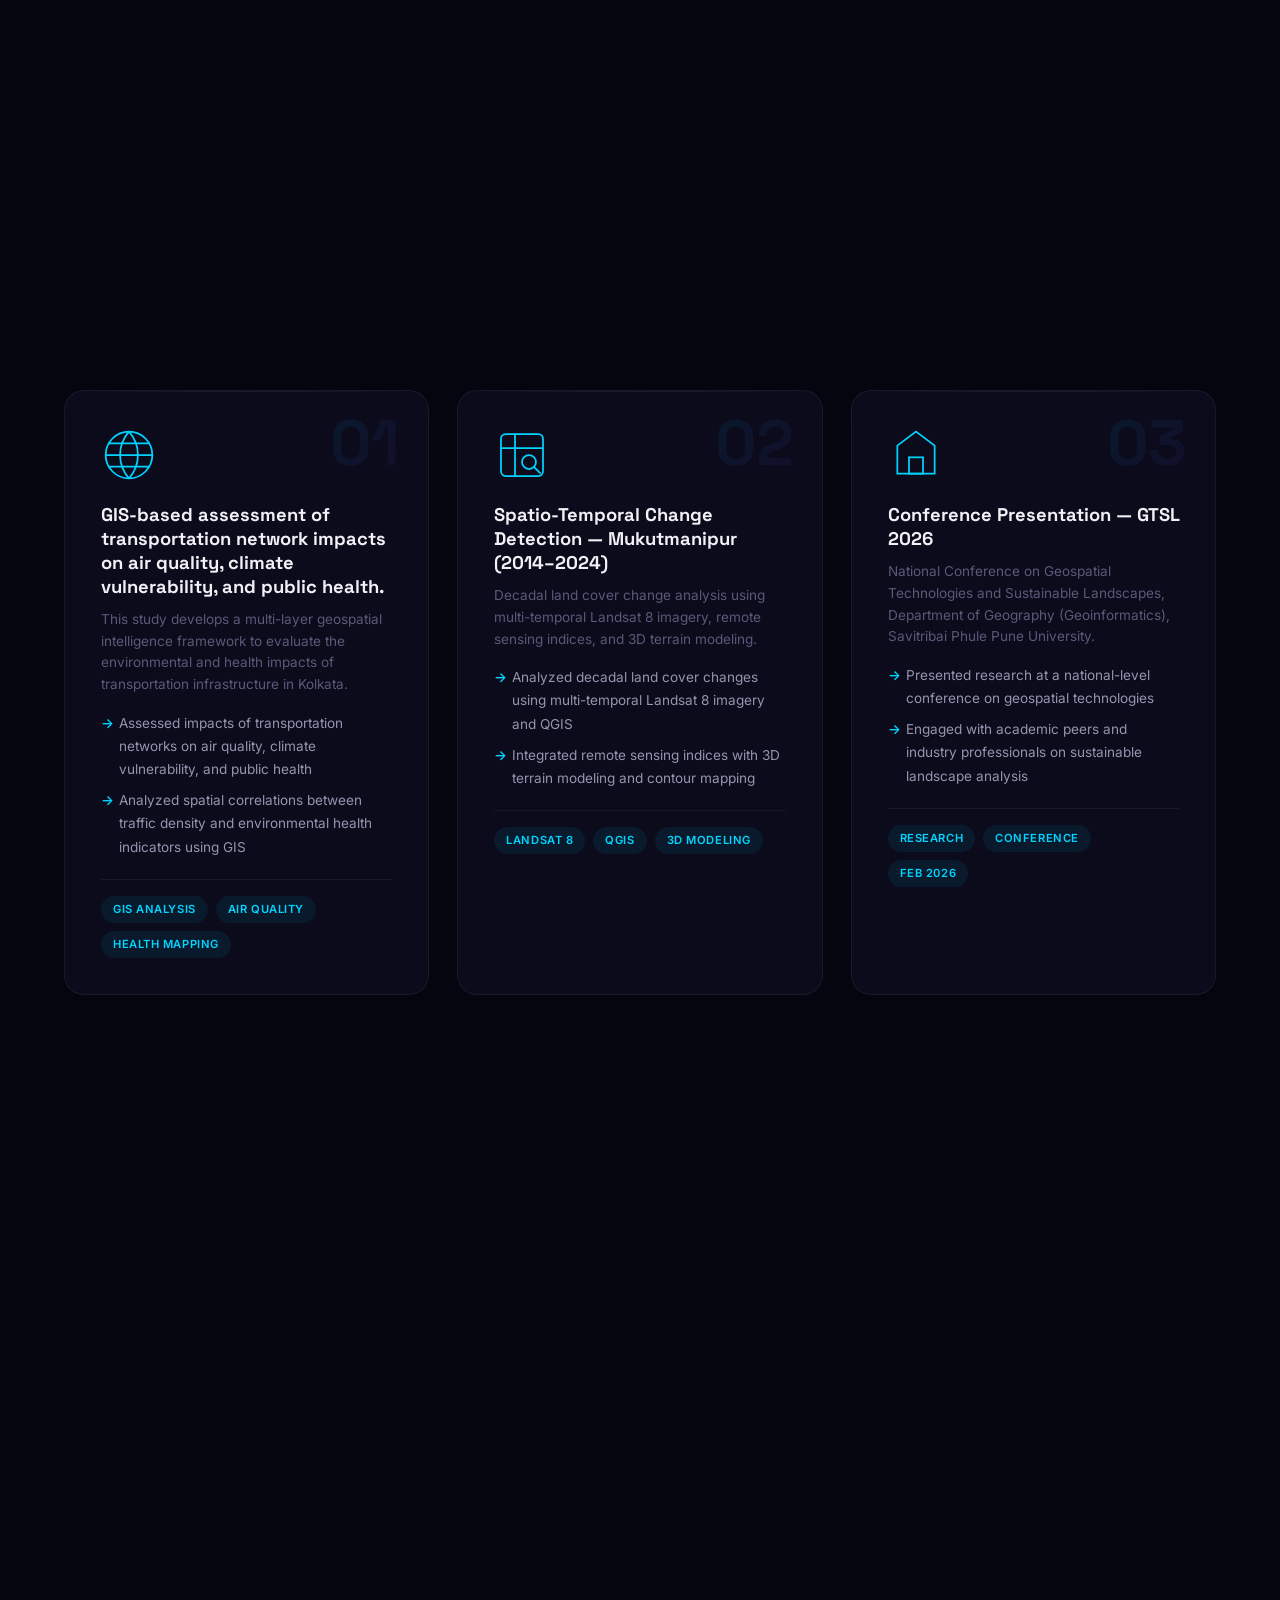
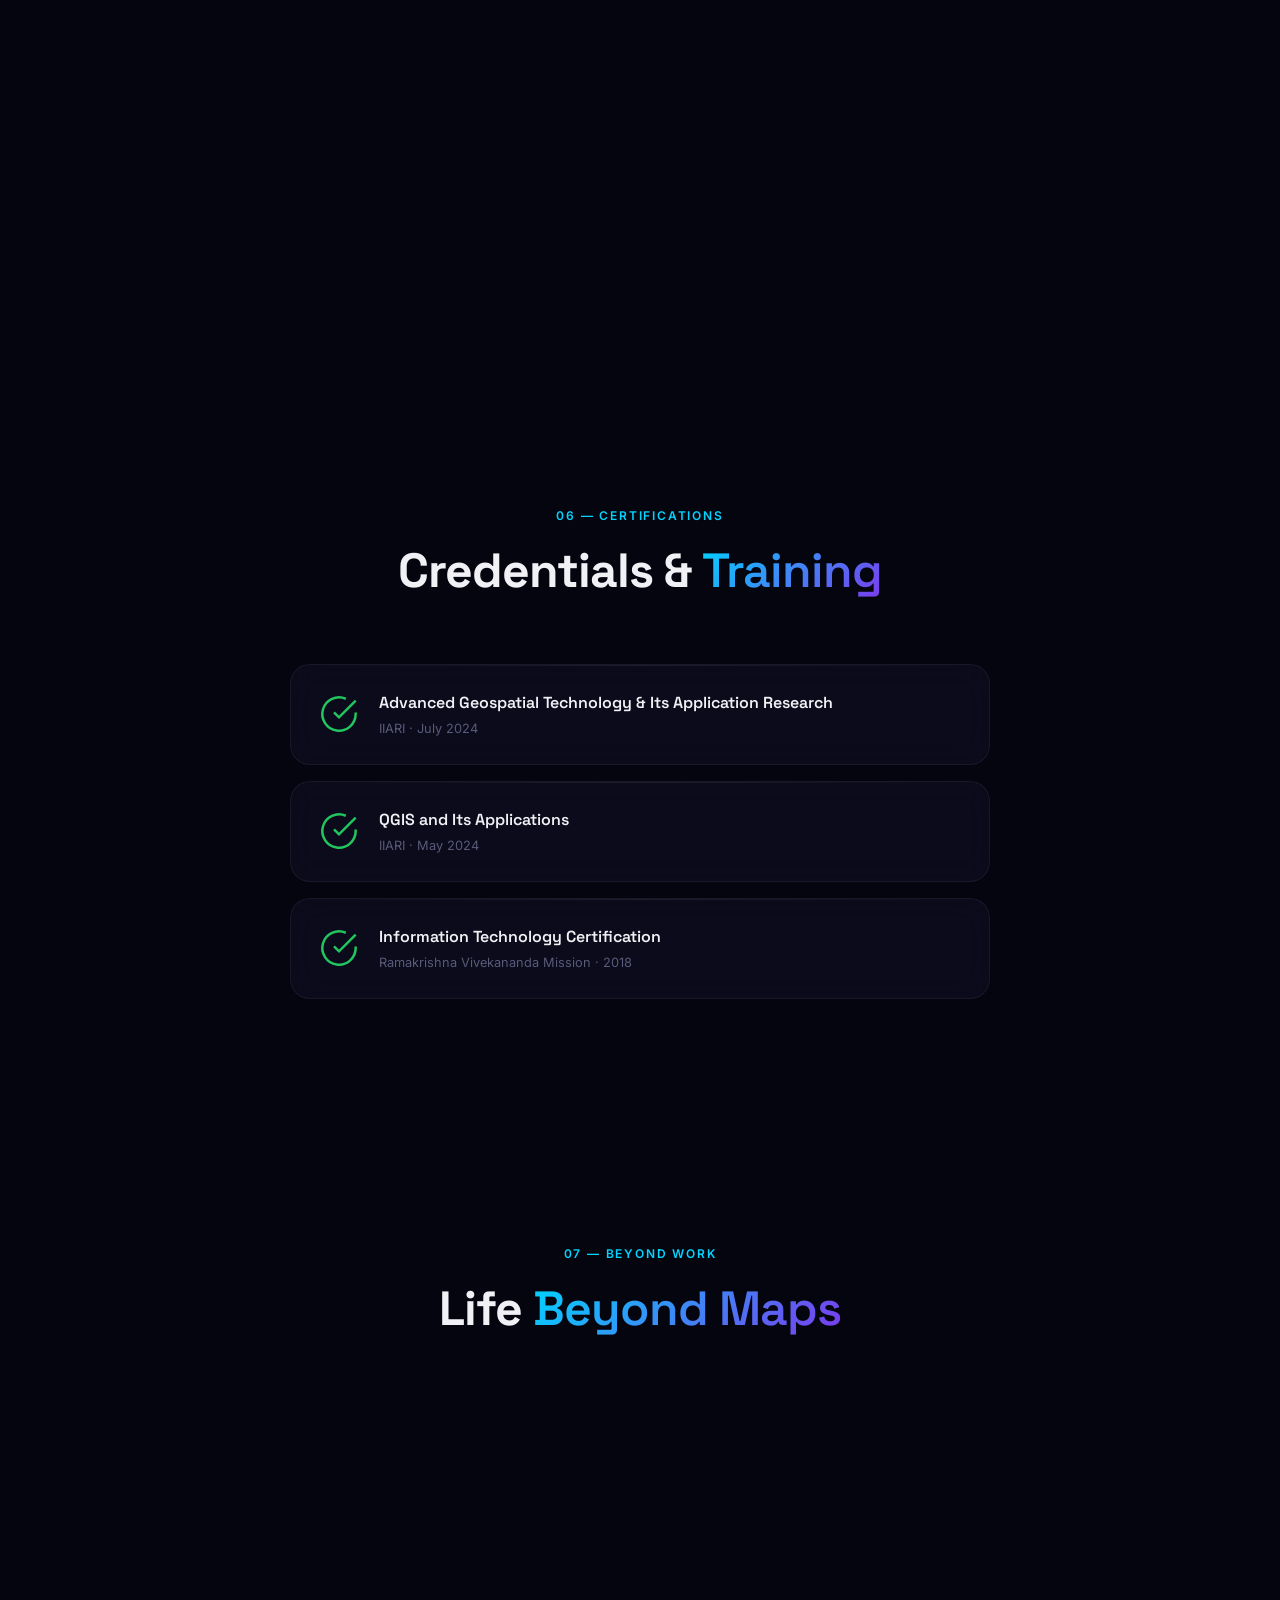
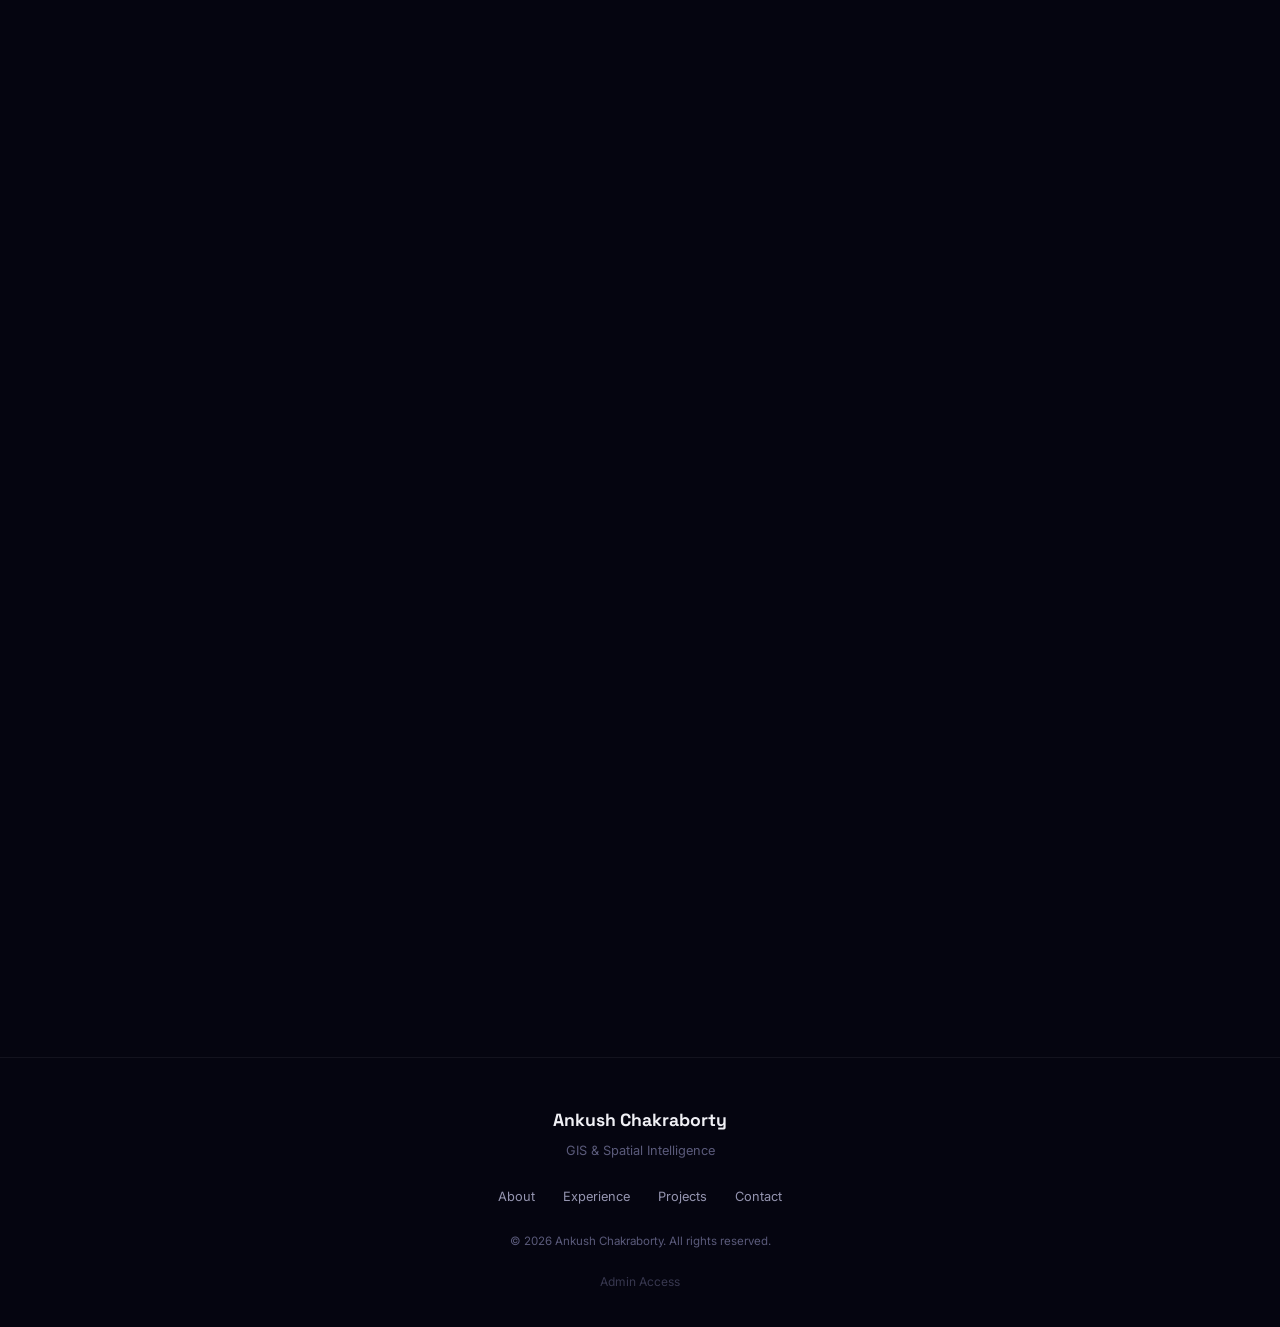
==== commit 7d256629: "Enable Vercel Speed Insights Setup Guide # Vercel Speed Insights Implementation  ## Summary Successf" ====
--- a/index.html
+++ b/index.html
@@ -109,12 +109,6 @@
     ]
     }
 </script>
-
-    <!-- ═══ VERCEL WEB ANALYTICS ═══ -->
-    <script>
-        window.va = window.va || function () { (window.vaq = window.vaq || []).push(arguments); };
-    </script>
-    <script defer src="/_vercel/insights/script.js"></script>
 </head>
 
 <body>
@@ -915,6 +909,12 @@
     </footer>
 
     <script src="script.js"></script>
+    
+    <!-- Vercel Speed Insights -->
+    <script>
+        window.si = window.si || function () { (window.siq = window.siq || []).push(arguments); };
+    </script>
+    <script defer src="/_vercel/speed-insights/script.js"></script>
 </body>
 
 </html>
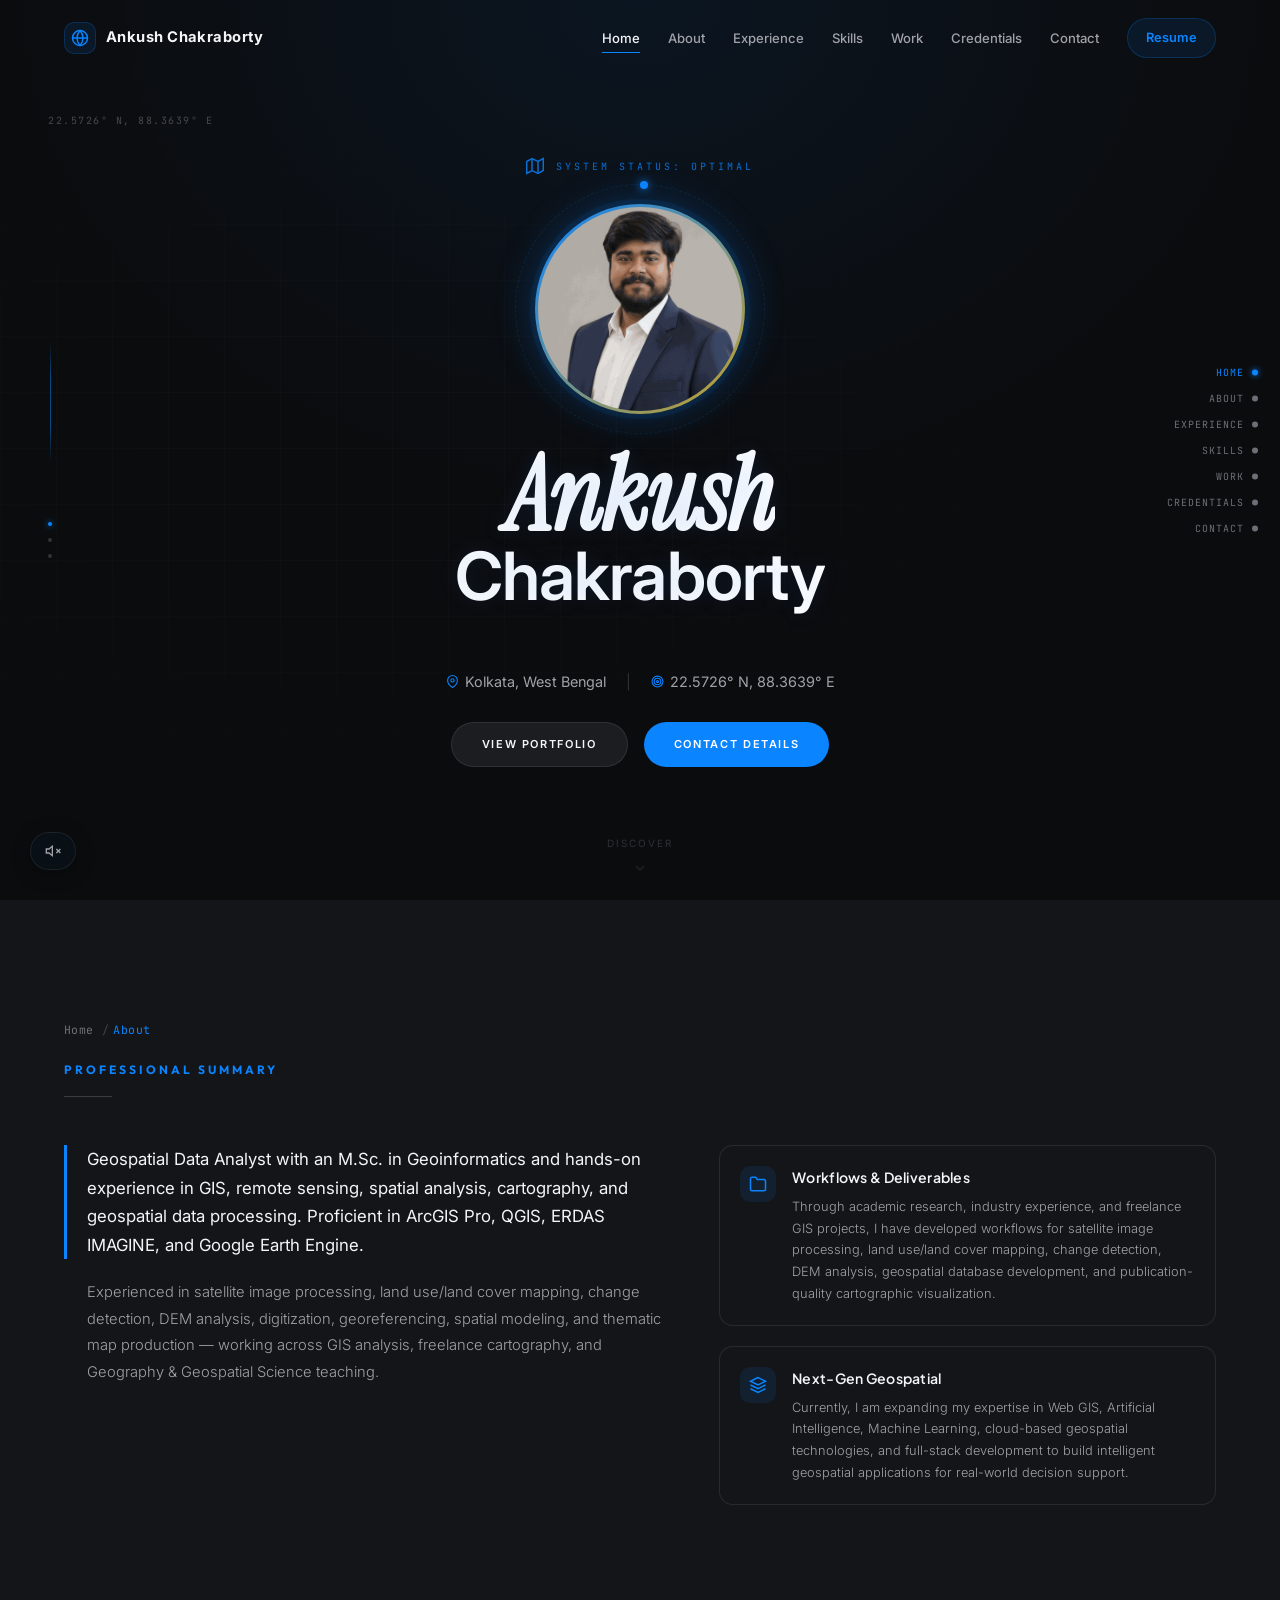
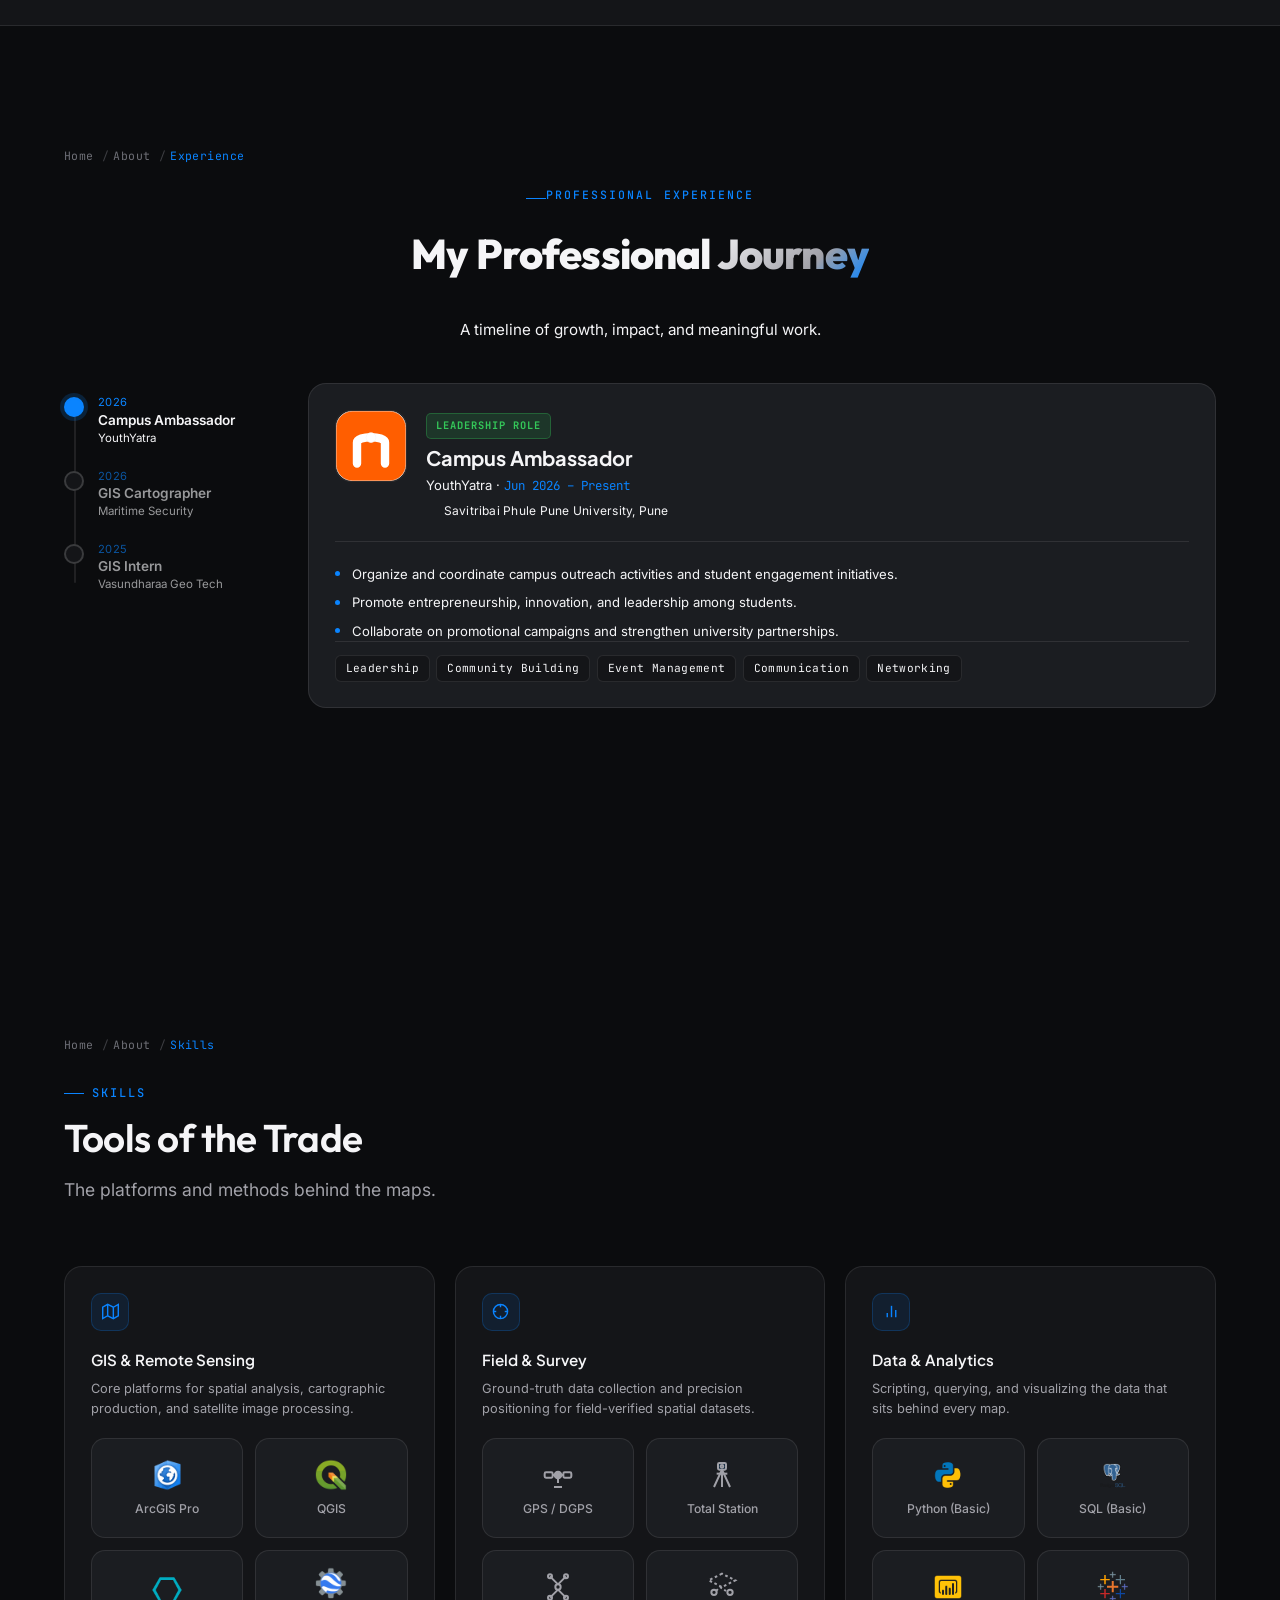
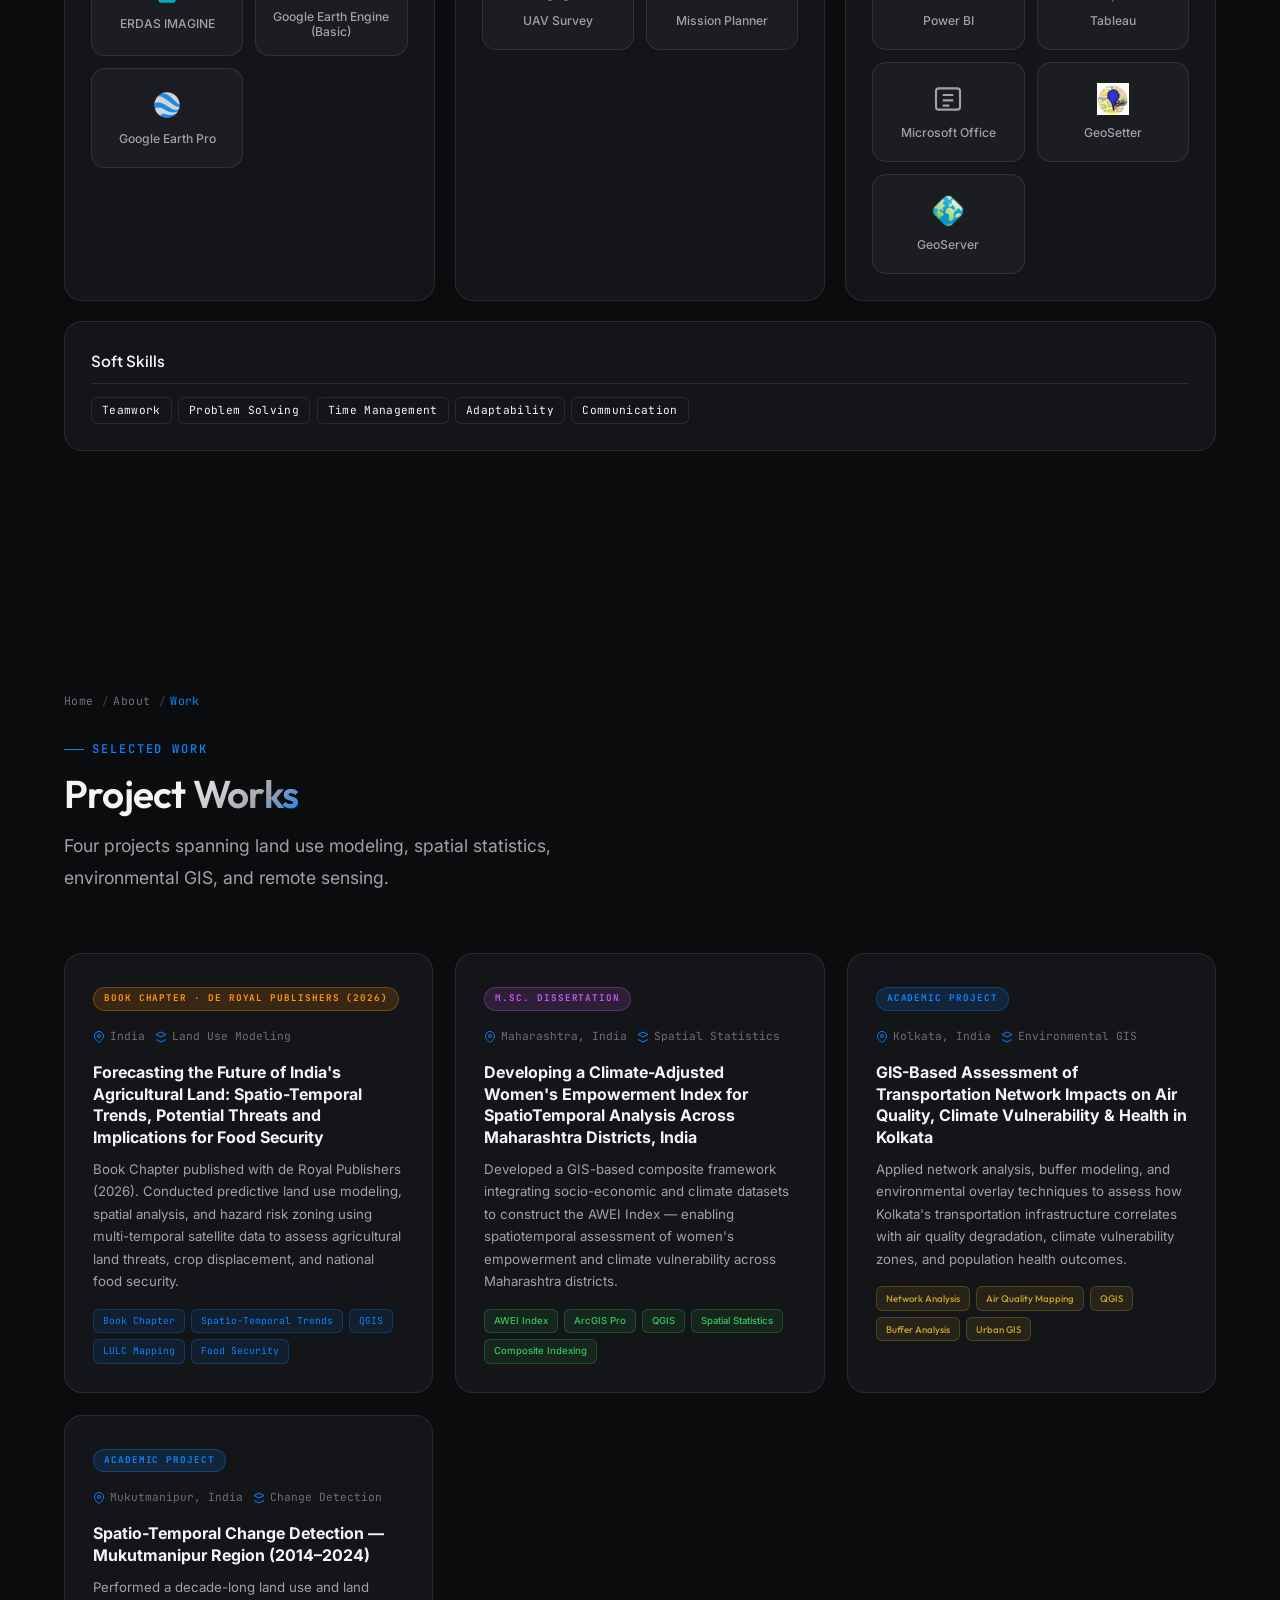
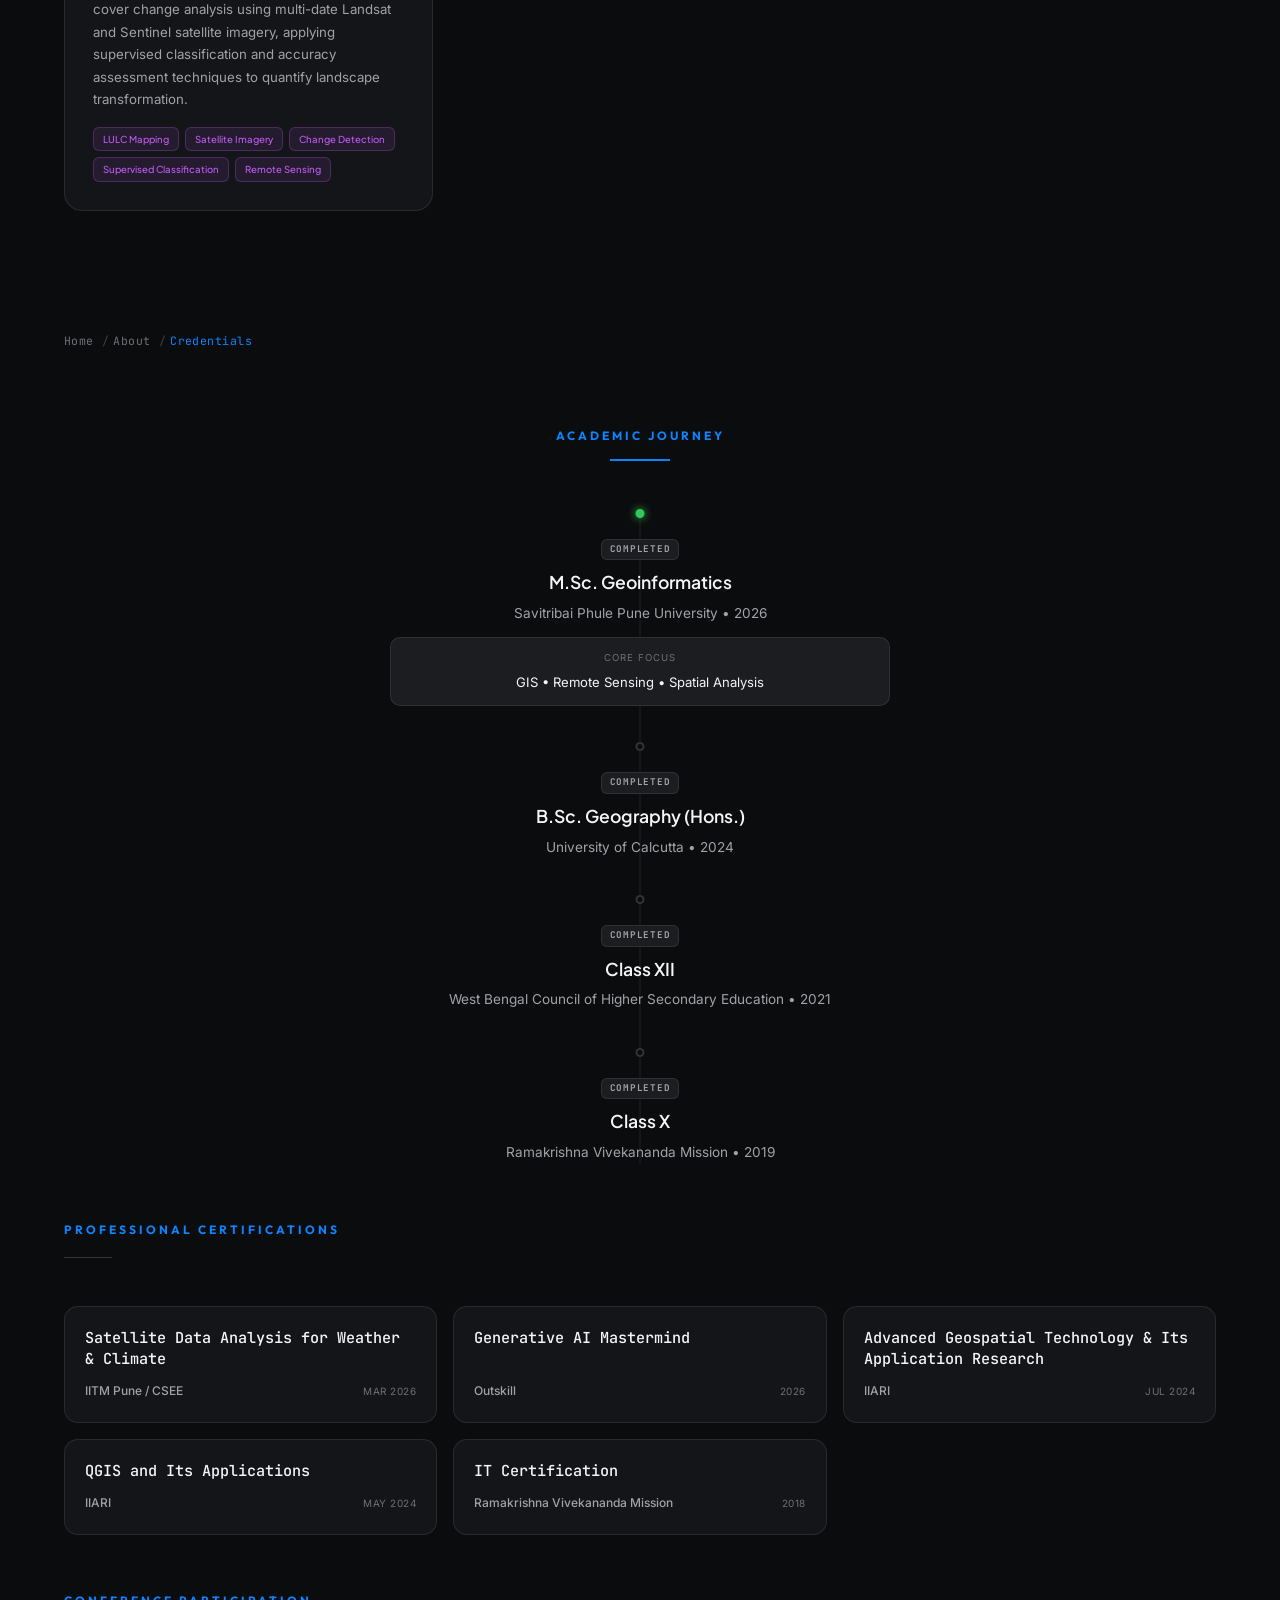
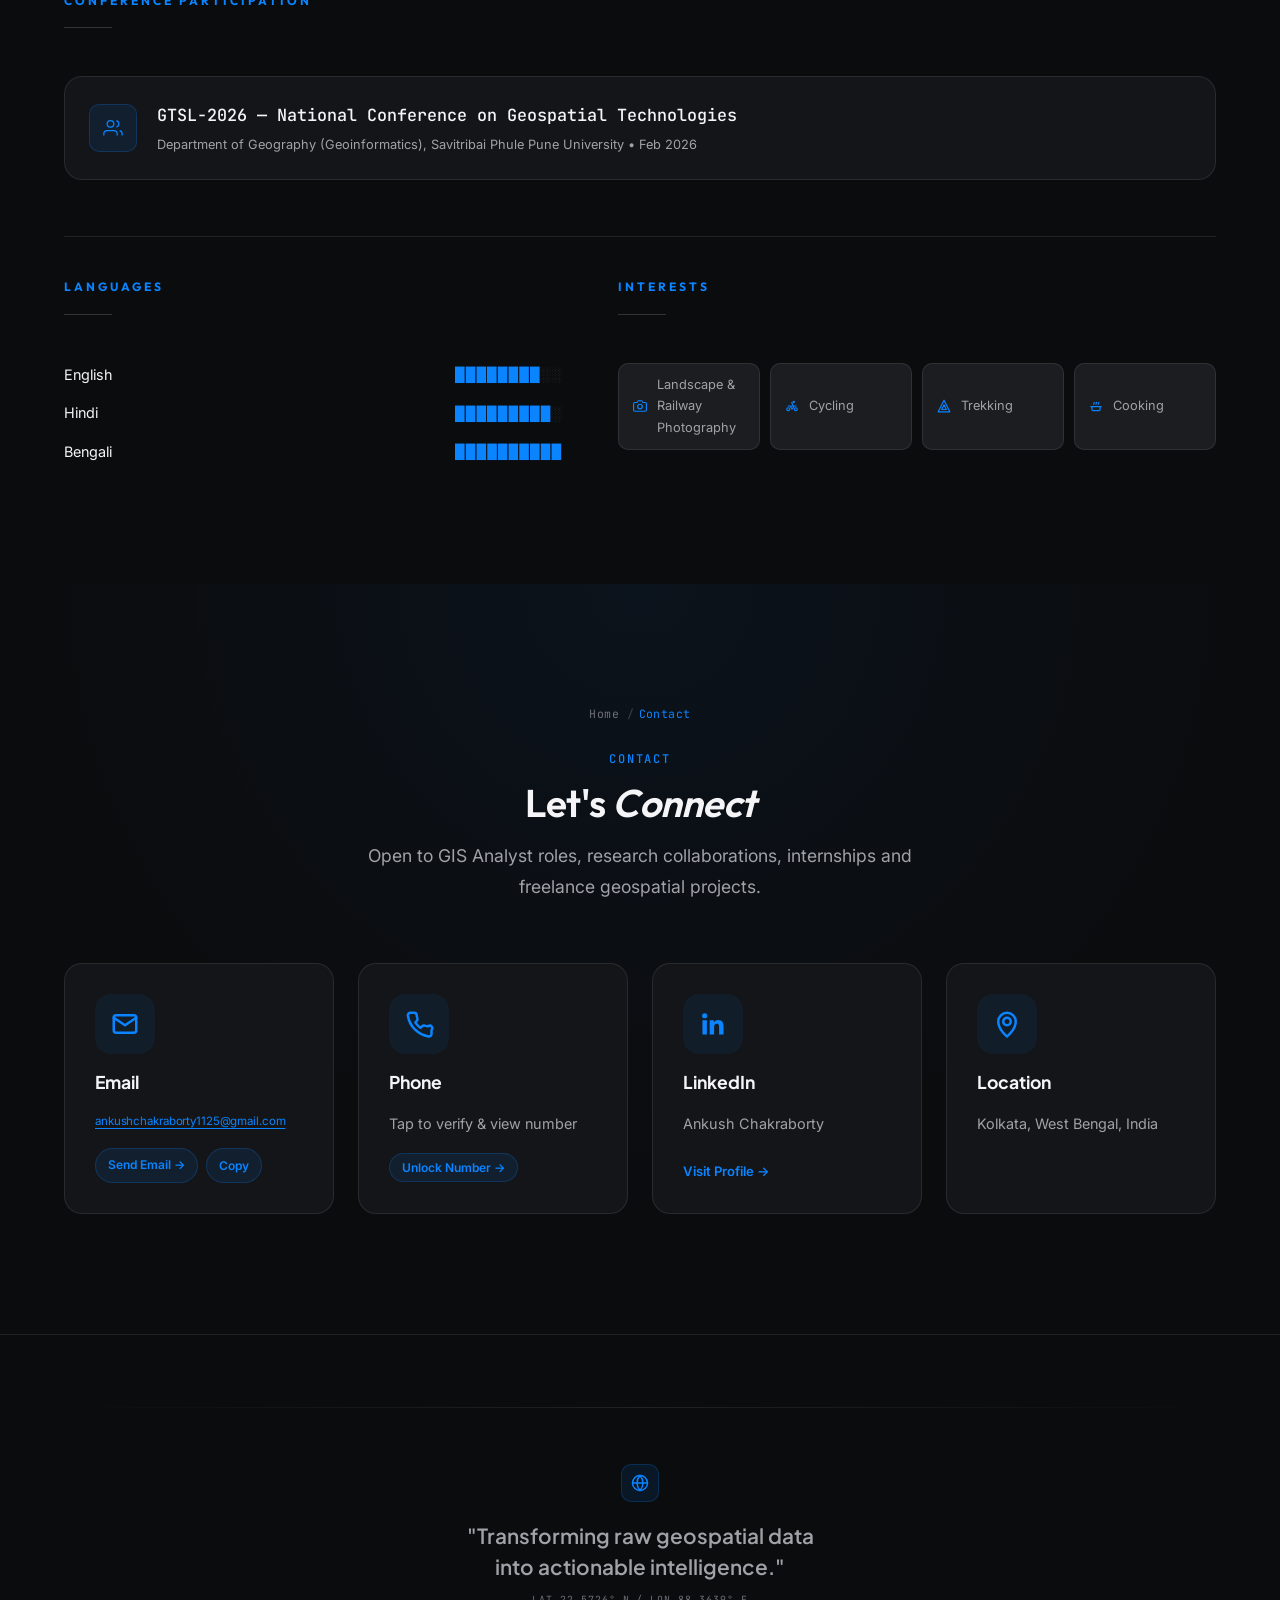
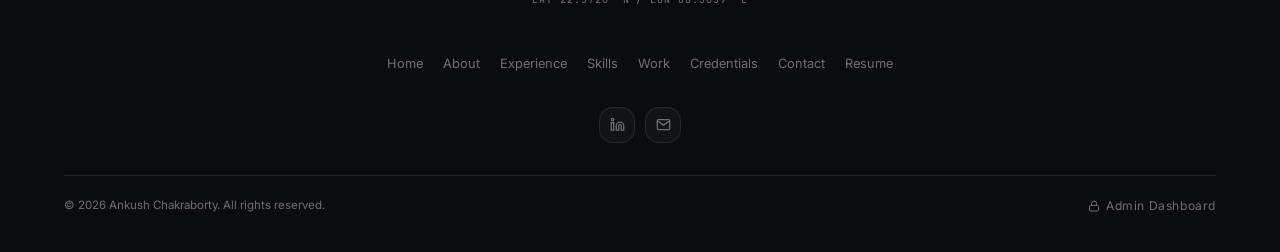
==== commit fa6bac0f: "Add index.html root entry for Vercel and local serving" ====
--- a/index.html
+++ b/index.html
@@ -5,916 +5,1372 @@
     <!-- ═══ PRIMARY META ═══ -->
     <meta charset="UTF-8">
     <meta name="viewport" content="width=device-width, initial-scale=1.0">
-    <title>Ankush Chakraborty — GIS Analyst & Geoinformatics Specialist | Pune</title>
-    <meta name="title" content="Ankush Chakraborty — GIS Analyst & Geoinformatics Specialist | Pune">
+    <title>Ankush Chakraborty — GIS Analyst, Cartographer &amp; Geospatial Science Teacher | Kolkata</title>
     <meta name="description"
-        content="Portfolio of Ankush Chakraborty — GIS Analyst and Geoinformatics specialist based in Pune. Expert in Remote Sensing, ArcGIS Pro, QGIS, spatial analysis, and ML training data preparation.">
+        content="Portfolio of Ankush Chakraborty — GIS Analyst, Geoinformatics Specialist, Cartographer, Freelancer, and Geography &amp; Geospatial Science Teacher based in Kolkata. M.Sc. Geoinformatics (SPPU).">
     <meta name="keywords"
-        content="Ankush Chakraborty, GIS Analyst, Geoinformatics, Remote Sensing, Spatial Analysis, ArcGIS Pro, QGIS, Google Earth Engine, ERDAS IMAGINE, Landsat 8, Forest Fire Classification, UAV Mapping, Pune GIS, Cartographer, ML Training Data, DEM Processing">
+        content="Ankush Chakraborty, GIS Analyst, Geoinformatics, Remote Sensing, Spatial Analysis, Cartographer, Freelancer, Geography Teacher, Geospatial Science Teacher, ArcGIS Pro, QGIS, Google Earth Engine, ERDAS IMAGINE, UAV Mapping, Kolkata GIS">
     <meta name="author" content="Ankush Chakraborty">
     <meta name="robots" content="index, follow, max-image-preview:large, max-snippet:-1, max-video-preview:-1">
-    <meta name="theme-color" content="#0a0a0f">
-
-    <!-- ═══ GEO TARGETING ═══ -->
-    <meta name="geo.region" content="IN-MH">
-    <meta name="geo.placename" content="Pune, Maharashtra, India">
-    <meta name="geo.position" content="18.5204;73.8567">
-    <meta name="ICBM" content="18.5204, 73.8567">
+    <meta name="theme-color" content="#0B0C0E">
 
     <!-- ═══ CANONICAL ═══ -->
     <link rel="canonical" href="https://ankushatlas.vercel.app/">
-    <link rel="alternate" hreflang="en-IN" href="https://ankushatlas.vercel.app/">
-
-    <!-- ═══ OPEN GRAPH (LinkedIn, WhatsApp, Facebook) ═══ -->
+
+    <!-- ═══ OPEN GRAPH / FACEBOOK ═══ -->
     <meta property="og:type" content="website">
-    <meta property="og:site_name" content="Ankush Chakraborty — GIS Portfolio">
+    <meta property="og:url" content="https://ankushatlas.vercel.app/">
+    <meta property="og:title" content="Ankush Chakraborty — GIS Analyst, Cartographer &amp; Geospatial Educator">
+    <meta property="og:description"
+        content="GIS Analyst | Geoinformatics | Remote Sensing | Spatial Analysis | Cartographer | Freelancer | Geography and Geospatial Science Teacher.">
+    <meta property="og:image" content="https://ankushatlas.vercel.app/og-image.png">
+    <meta property="og:image:width" content="1200">
+    <meta property="og:image:height" content="634">
+    <meta property="og:image:alt" content="Ankush Chakraborty — GIS Analyst portfolio preview card">
     <meta property="og:locale" content="en_IN">
-    <meta property="og:url" content="https://ankushatlas.vercel.app/">
-    <meta property="og:title" content="Ankush Chakraborty — GIS Analyst & Spatial Intelligence Expert">
-    <meta property="og:description"
-        content="Transforming geospatial data into actionable intelligence. Remote Sensing · ArcGIS Pro · QGIS · Spatial Analysis. Based in Pune · From Kolkata.">
-    <meta property="og:image" content="https://ankushatlas.vercel.app/og-image.png"> <!-- 1200×630px -->
-    <meta property="og:image:width" content="1200">
-    <meta property="og:image:height" content="630">
-    <meta property="og:image:alt" content="Ankush Chakraborty – GIS Analyst – Portfolio Preview">
+    <meta property="og:site_name" content="Ankush Chakraborty Portfolio">
 
     <!-- ═══ TWITTER / X CARD ═══ -->
     <meta name="twitter:card" content="summary_large_image">
-    <meta name="twitter:title" content="Ankush Chakraborty — GIS Analyst & Spatial Intelligence Expert">
+    <meta name="twitter:title" content="Ankush Chakraborty — GIS Analyst &amp; Geoinformatics Specialist">
     <meta name="twitter:description"
-        content="Transforming geospatial data into actionable intelligence. Remote Sensing · ArcGIS Pro · QGIS. Open to opportunities.">
+        content="Spatial statistics, remote sensing, and cartography. M.Sc. Geoinformatics, Savitribai Phule Pune University.">
     <meta name="twitter:image" content="https://ankushatlas.vercel.app/og-image.png">
-    <meta name="twitter:image:alt" content="Ankush Chakraborty – GIS Portfolio">
+    <meta name="twitter:image:alt" content="Ankush Chakraborty GIS portfolio social preview">
+
+    <!-- ═══ GEO TARGETING ═══ -->
+    <meta name="geo.region" content="IN-WB">
+    <meta name="geo.placename" content="Kolkata, West Bengal, India">
+    <meta name="geo.position" content="22.5726;88.3639">
+    <meta name="ICBM" content="22.5726, 88.3639">
 
     <!-- ═══ FAVICONS ═══ -->
-    <link rel="icon" type="image/png" sizes="32x32" href="/favicon.ico">
-    <link rel="icon" type="image/png" sizes="16x16" href="/favicon.ico">
-    <link rel="apple-touch-icon" sizes="180x180" href="/favicon.ico">
-    <link rel="manifest" href="/site.webmanifest">
-    <link rel="preconnect" href="https://fonts.googleapis.com">
-    <link rel="preconnect" href="https://fonts.gstatic.com" crossorigin>
-    <link
-        href="https://fonts.googleapis.com/css2?family=Inter:wght@300;400;500;600;700;800;900&family=Space+Grotesk:wght@400;500;600;700&display=swap"
-        rel="stylesheet">
-    <link rel="stylesheet" href="style.css">
-
-
-
+    <link rel="icon" type="image/x-icon" href="favicon.ico">
+    <link rel="icon" type="image/png" sizes="32x32" href="favicon-32x32.png">
+    <link rel="apple-touch-icon" sizes="180x180" href="apple-touch-icon.png">
+    <link rel="manifest" href="site.webmanifest">
+
+    <!-- ═══ STRUCTURED DATA — Person + WebSite + BreadcrumbList ═══ -->
     <script type="application/ld+json">
     {
-    "@context": "https://schema.org",
-    "@graph": [
+      "@context": "https://schema.org",
+      "@graph": [
         {
-        "@type": "Person",
-        "@id": "https://ankushatlas.vercel.app/#person",
-        "name": "Ankush Chakraborty",
-        "url": "https://ankushatlas.vercel.app/",
-        "image": "https://ankushatlas.vercel.app/ankush.png",
-        "jobTitle": "GIS Analyst & Geoinformatics Specialist",
-        "email": "mailto:ankushchakraborty1125@gmail.com",
-        "telephone": "+91-7980581823",
-        "address": {
+          "@type": "Person",
+          "@id": "https://ankushatlas.vercel.app/#person",
+          "name": "Ankush Chakraborty",
+          "jobTitle": "GIS Analyst, Cartographer, Freelancer & Geography and Geospatial Science Teacher",
+          "description": "Geospatial Data Analyst with an M.Sc. in Geoinformatics from Savitribai Phule Pune University. Experienced in GIS, remote sensing, spatial analysis, cartography, and geospatial data processing.",
+          "url": "https://ankushatlas.vercel.app/",
+          "image": "https://ankushatlas.vercel.app/ankush.png",
+          "email": "ankushchakraborty1125@gmail.com",
+          "telephone": "+917980581823",
+          "address": {
             "@type": "PostalAddress",
-            "addressLocality": "Pune",
-            "addressRegion": "Maharashtra",
+            "addressLocality": "Kolkata",
+            "addressRegion": "West Bengal",
             "addressCountry": "IN"
-        },
-        "sameAs": ["https://linkedin.com/in/ankush-chakraborty-7b9118321"],
-        "alumniOf": [
-            { "@type": "CollegeOrUniversity", "name": "Savitribai Phule Pune University" },
-            { "@type": "CollegeOrUniversity", "name": "University of Calcutta" }
-        ],
-        "knowsAbout": [
-            "GIS", "Remote Sensing", "ArcGIS Pro", "QGIS",
-            "Spatial Analysis", "Google Earth Engine",
-            "UAV Mapping", "ML Training Data", "DEM Processing"
-        ]
+          },
+          "alumniOf": [
+            {
+              "@type": "CollegeOrUniversity",
+              "name": "Savitribai Phule Pune University",
+              "address": { "@type": "PostalAddress", "addressLocality": "Pune", "addressCountry": "IN" }
+            },
+            {
+              "@type": "CollegeOrUniversity",
+              "name": "University of Calcutta",
+              "address": { "@type": "PostalAddress", "addressLocality": "Kolkata", "addressCountry": "IN" }
+            }
+          ],
+          "knowsAbout": ["GIS", "Remote Sensing", "ArcGIS Pro", "QGIS", "Google Earth Engine", "Spatial Analysis", "Cartography", "Python", "ERDAS IMAGINE", "UAV Survey"],
+          "sameAs": [
+            "https://linkedin.com/in/ankush-chakraborty-7b9118321"
+          ]
         },
         {
-        "@type": "WebSite",
-        "@id": "https://ankushatlas.vercel.app/#website",
-        "url": "https://ankushatlas.vercel.app/",
-        "name": "Ankush Chakraborty — GIS & Spatial Intelligence Portfolio",
-        "inLanguage": "en-IN",
-        "author": { "@id": "https://ankushatlas.vercel.app/#person" }
+          "@type": "WebSite",
+          "@id": "https://ankushatlas.vercel.app/#website",
+          "url": "https://ankushatlas.vercel.app/",
+          "name": "Ankush Chakraborty — GIS Portfolio",
+          "description": "Portfolio of Ankush Chakraborty, GIS Analyst and Geoinformatics specialist based in Kolkata.",
+          "author": { "@id": "https://ankushatlas.vercel.app/#person" },
+          "inLanguage": "en-IN"
         },
         {
-        "@type": "BreadcrumbList",
-        "itemListElement": [
-            { "@type": "ListItem", "position": 1, "name": "Home",     "item": "https://ankushatlas.vercel.app/" },
-            { "@type": "ListItem", "position": 2, "name": "Projects", "item": "https://ankushatlas.vercel.app/#projects" },
-            { "@type": "ListItem", "position": 3, "name": "Contact",  "item": "https://ankushatlas.vercel.app/#contact" }
-        ]
+          "@type": "BreadcrumbList",
+          "itemListElement": [
+            { "@type": "ListItem", "position": 1, "name": "Home",        "item": "https://ankushatlas.vercel.app/#home" },
+            { "@type": "ListItem", "position": 2, "name": "About",       "item": "https://ankushatlas.vercel.app/#about" },
+            { "@type": "ListItem", "position": 3, "name": "Experience",  "item": "https://ankushatlas.vercel.app/#experience" },
+            { "@type": "ListItem", "position": 4, "name": "Skills",      "item": "https://ankushatlas.vercel.app/#skills" },
+            { "@type": "ListItem", "position": 5, "name": "Work",        "item": "https://ankushatlas.vercel.app/#work" },
+            { "@type": "ListItem", "position": 6, "name": "Credentials", "item": "https://ankushatlas.vercel.app/#credentials" },
+            { "@type": "ListItem", "position": 7, "name": "Contact",     "item": "https://ankushatlas.vercel.app/#contact" }
+          ]
         }
-    ]
+      ]
     }
-</script>
+    </script>
+
+    <link rel="stylesheet" href="style.css">
 </head>
 
 <body>
-    <!-- Cursor glow effect -->
-    <div class="cursor-glow" id="cursorGlow"></div>
-
-    <!-- Floating particles background -->
-    <div class="particles" id="particles"></div>
-
-    <!-- Ambient Audio Player -->
-    <audio id="ambientAudio" loop>
-        <source src="ambient-background.mp3" type="audio/mpeg">
-    </audio>
-    <button class="audio-toggle" id="audioToggle" aria-label="Toggle ambient music">
-        <svg class="icon-play" viewBox="0 0 24 24" fill="none" stroke="currentColor" stroke-width="2"
-            stroke-linecap="round" stroke-linejoin="round">
-            <polygon points="5 3 19 12 5 21 5 3"></polygon>
-        </svg>
-        <svg class="icon-pause" viewBox="0 0 24 24" fill="none" stroke="currentColor" stroke-width="2"
-            stroke-linecap="round" stroke-linejoin="round" style="display:none;">
-            <rect x="6" y="4" width="4" height="16"></rect>
-            <rect x="14" y="4" width="4" height="16"></rect>
-        </svg>
-        <span>Music</span>
-    </button>
-
-    <!-- Navigation -->
-    <nav class="navbar" id="navbar">
-        <div class="nav-container">
-            <a href="#hero" class="nav-logo">
-                <svg class="logo-icon" viewBox="0 0 40 40" fill="none" xmlns="http://www.w3.org/2000/svg">
-                    <circle cx="20" cy="20" r="18" stroke="url(#logoGrad)" stroke-width="2" fill="none" />
-                    <path d="M20 6 C20 6, 34 20, 20 34 C6 20, 20 6, 20 6Z" fill="url(#logoGrad)" opacity="0.3" />
-                    <circle cx="20" cy="20" r="4" fill="url(#logoGrad)" />
-                    <line x1="20" y1="2" x2="20" y2="10" stroke="url(#logoGrad)" stroke-width="1.5"
-                        stroke-linecap="round" />
-                    <line x1="20" y1="30" x2="20" y2="38" stroke="url(#logoGrad)" stroke-width="1.5"
-                        stroke-linecap="round" />
-                    <line x1="2" y1="20" x2="10" y2="20" stroke="url(#logoGrad)" stroke-width="1.5"
-                        stroke-linecap="round" />
-                    <line x1="30" y1="20" x2="38" y2="20" stroke="url(#logoGrad)" stroke-width="1.5"
-                        stroke-linecap="round" />
-                    <defs>
-                        <linearGradient id="logoGrad" x1="0" y1="0" x2="40" y2="40">
-                            <stop offset="0%" stop-color="#00d4ff" />
-                            <stop offset="100%" stop-color="#7c3aed" />
-                        </linearGradient>
-                    </defs>
-                </svg>
-                <span>AC</span>
+    <!-- Skip to main content (accessibility) -->
+    <a href="#main-content" class="skip-link">Skip to main content</a>
+    <div id="scroll-progress"></div>
+
+    <!-- ═══ NAVBAR ═══ -->
+    <nav id="navbar" class="navbar">
+        <div class="nav-wrap">
+            <a href="#home" class="nav-logo" aria-label="Ankush Chakraborty — Back to top">
+                <div class="nav-logo-mark">
+                    <svg viewBox="0 0 24 24" fill="none" stroke="currentColor" stroke-width="2">
+                        <circle cx="12" cy="12" r="10" />
+                        <path
+                            d="M12 2a15.3 15.3 0 0 1 4 10 15.3 15.3 0 0 1-4 10 15.3 15.3 0 0 1-4-10 15.3 15.3 0 0 1 4-10z" />
+                        <path d="M2 12h20" />
+                    </svg>
+                </div>
+                <span class="nav-logo-text">Ankush Chakraborty</span>
             </a>
+            <button type="button" class="hamburger" id="navToggle" aria-label="Toggle navigation menu" aria-expanded="false" aria-controls="navLinks">
+                <span></span><span></span><span></span>
+            </button>
             <div class="nav-links" id="navLinks">
+                <a href="#home" class="nav-link active">Home</a>
                 <a href="#about" class="nav-link">About</a>
                 <a href="#experience" class="nav-link">Experience</a>
                 <a href="#skills" class="nav-link">Skills</a>
-                <a href="#projects" class="nav-link">Projects</a>
-                <a href="#education" class="nav-link">Education</a>
-                <a href="#certifications" class="nav-link">Certifications</a>
-                <a href="Ankush_Chakraborty_Resume.pdf" class="nav-link" download
-                    onclick="trackResumeDownload()">Resume</a>
+                <a href="#work" class="nav-link">Work</a>
+                <a href="#credentials" class="nav-link">Credentials</a>
                 <a href="#contact" class="nav-link">Contact</a>
-            </div>
-            <button class="nav-toggle" id="navToggle" aria-label="Toggle navigation">
-                <span></span><span></span><span></span>
-            </button>
+                <a href="Ankush_Chakraborty_Resume.pdf" download class="nav-resume">Resume</a>
+            </div>
         </div>
     </nav>
 
-    <!-- Hero Section -->
-    <section class="hero" id="hero">
-        <div class="hero-bg-grid"></div>
-        <div class="hero-gradient-orb hero-orb-1"></div>
-        <div class="hero-gradient-orb hero-orb-2"></div>
-        <div class="hero-gradient-orb hero-orb-3"></div>
-        <div class="hero-inner">
-            <div class="hero-content">
-                <div class="hero-badge reveal">
-                    <svg width="16" height="16" viewBox="0 0 24 24" fill="none" stroke="currentColor" stroke-width="2">
-                        <circle cx="12" cy="12" r="10" />
-                        <path d="M12 2a14.5 14.5 0 0 0 0 20 14.5 14.5 0 0 0 0-20" />
-                        <path d="M2 12h20" />
-                    </svg>
-                    <span>GIS & Spatial Intelligence</span>
-                </div>
-                <h1 class="hero-title reveal">
-                    <span class="hero-greeting" id="heroGreeting">Hello, I'm</span>
-                    <span class="hero-name">Ankush<br>Chakraborty</span>
-                </h1>
-                <h2>
-                    <span class="hero-roles">
-                        Cartographer • GIS Analyst • Remote Sensing Specialist
-                    </span>
-                </h2>
-                <p class="hero-subtitle reveal">
-                    Transforming geospatial data into actionable intelligence. Specializing in
-                    <span class="text-gradient">Remote Sensing</span>,
-                    <span class="text-gradient">Spatial Analysis</span>, and
-                    <span class="text-gradient">GIS Modeling</span>.
-                </p>
-                <div class="hero-location reveal">
-                    <svg width="16" height="16" viewBox="0 0 24 24" fill="none" stroke="currentColor" stroke-width="2">
+    <!-- ═══ SECTION RAIL ═══ -->
+    <div class="section-rail">
+        <button type="button" class="rail-dot active" data-target="#home" aria-label="Jump to Home"><span class="rail-dot-label">Home</span>
+            <div class="rail-dot-pip"></div>
+        </button>
+        <button type="button" class="rail-dot" data-target="#about" aria-label="Jump to About"><span class="rail-dot-label">About</span>
+            <div class="rail-dot-pip"></div>
+        </button>
+        <button type="button" class="rail-dot" data-target="#experience" aria-label="Jump to Experience"><span class="rail-dot-label">Experience</span>
+            <div class="rail-dot-pip"></div>
+        </button>
+        <button type="button" class="rail-dot" data-target="#skills" aria-label="Jump to Skills"><span class="rail-dot-label">Skills</span>
+            <div class="rail-dot-pip"></div>
+        </button>
+        <button type="button" class="rail-dot" data-target="#work" aria-label="Jump to Work"><span class="rail-dot-label">Work</span>
+            <div class="rail-dot-pip"></div>
+        </button>
+        <button type="button" class="rail-dot" data-target="#credentials" aria-label="Jump to Credentials"><span class="rail-dot-label">Credentials</span>
+            <div class="rail-dot-pip"></div>
+        </button>
+        <button type="button" class="rail-dot" data-target="#contact" aria-label="Jump to Contact"><span class="rail-dot-label">Contact</span>
+            <div class="rail-dot-pip"></div>
+        </button>
+    </div>
+
+    <!-- ═══ HERO ═══ -->
+    <main id="main-content" role="main" aria-label="Portfolio content">
+    <section id="home" class="hero section">
+        <!-- Background Subtle glow -->
+        <div class="hero-glow-top"></div>
+        <div class="hero-grid"></div>
+
+        <!-- Decorative Geospatial Elements -->
+        <div class="hero-coords-top font-mono">
+            22.5726&deg; N, 88.3639&deg; E
+        </div>
+
+        <div class="hero-left-rail">
+
+            <div class="rail-vertical-line"></div>
+            <div class="rail-vertical-dots">
+                <div class="rail-dot-active"></div>
+                <div class="rail-dot-inactive"></div>
+                <div class="rail-dot-inactive"></div>
+            </div>
+        </div>
+
+        <div class="hero-content reveal">
+            <div class="system-status">
+                <svg viewBox="0 0 24 24" fill="none" stroke="currentColor" stroke-width="2" class="status-icon">
+                    <polygon points="1 6 1 22 8 18 16 22 23 18 23 2 16 6 8 2 1 6" />
+                    <line x1="8" y1="2" x2="8" y2="18" />
+                    <line x1="16" y1="6" x2="16" y2="22" />
+                </svg>
+                <span class="status-text">System Status: Optimal</span>
+            </div>
+
+            <!-- Centered Photo with Orbit Satellite -->
+            <div class="hero-photo-container">
+                <div class="photo-glow"></div>
+                <div class="photo-ring"></div>
+                <div class="photo-orbit">
+                    <div class="orbit-satellite"></div>
+                </div>
+                <div class="photo-frame">
+                    <img src="ankush.png" width="470" height="520" alt="Ankush Chakraborty — GIS Analyst and Geoinformatics Specialist, Kolkata" class="hero-photo"
+                        onerror="this.src='[data-uri]'">
+                </div>
+            </div>
+
+            <h1 class="hero-title-large" id="heroName">
+                <span class="hero-first-name">Ankush</span>
+                <span class="hero-last-name">Chakraborty</span>
+            </h1>
+
+            <p class="hero-role-sub" id="heroHeadline">&nbsp;</p>
+
+            <div class="hero-meta-details font-mono" id="heroCoords" style="opacity: 0;">
+                <span>
+                    <svg viewBox="0 0 24 24" fill="none" stroke="currentColor" stroke-width="2" class="detail-icon">
                         <path d="M21 10c0 7-9 13-9 13s-9-6-9-13a9 9 0 0 1 18 0z" />
                         <circle cx="12" cy="10" r="3" />
                     </svg>
-                    <span>Pune, Maharashtra &middot; From Kolkata, West Bengal</span>
-                </div>
-                <div class="hero-cta reveal">
-                    <!-- <a href="#contact" class="btn btn-primary" id="heroPrimaryCTA">
-                        <svg width="18" height="18" viewBox="0 0 24 24" fill="none" stroke="currentColor"
-                            stroke-width="2">
-                            <path d="M4 4h16c1.1 0 2 .9 2 2v12c0 1.1-.9 2-2 2H4c-1.1 0-2-.9-2-2V6c0-1.1.9-2 2-2z" />
-                            <polyline points="22,6 12,13 2,6" />
-                        </svg>
-                        Get in Touch
-                    </a> -->
-                    <a href="#projects" class="btn btn-secondary">
-                        <svg width="18" height="18" viewBox="0 0 24 24" fill="none" stroke="currentColor"
-                            stroke-width="2">
-                            <path d="M1 12s4-8 11-8 11 8 11 8-4 8-11 8-11-8-11-8z" />
-                            <circle cx="12" cy="12" r="3" />
-                        </svg>
-                        View Projects
-                    </a>
-                    <a href="Ankush_Chakraborty_Resume.pdf" class="btn btn-secondary" download
-                        onclick="trackResumeDownload()">
-                        <svg width="18" height="18" viewBox="0 0 24 24" fill="none" stroke="currentColor"
-                            stroke-width="2" stroke-linecap="round" stroke-linejoin="round">
-                            <path d="M21 15v4a2 2 0 0 1-2 2H5a2 2 0 0 1-2-2v-4" />
-                            <polyline points="7 10 12 15 17 10" />
-                            <line x1="12" y1="15" x2="12" y2="3" />
-                        </svg>
-                        Download Resume
-                    </a>
-                </div>
-                <div class="hero-stats reveal">
-                    <div class="stat-item">
-                        <span class="stat-number" data-target="12">0</span><span class="stat-suffix">+</span>
-                        <span class="stat-label"> Tools</span>
-                    </div>
-                    <div class="stat-item">
-                        <span class="stat-number" data-target="3">0</span><span class="stat-suffix">+</span>
-                        <span class="stat-label">Certifications</span>
-                    </div>
-                    <div class="stat-item">
-                        <span class="stat-number" data-target="2">0</span><span class="stat-suffix">+</span>
-                        <span class="stat-label">Major Projects</span>
-                    </div>
-                </div>
-            </div>
-
-
-            <!-- Hero Photo -->
-            <div class="hero-visual reveal">
-                <div class="hero-photo-wrap">
-                    <div class="photo-ring photo-ring-1"></div>
-                    <div class="photo-ring photo-ring-2"></div>
-                    <div class="photo-glow"></div>
-                    <div class="photo-orbit">
-                        <div class="orbit-dot orbit-dot-1"></div>
-                        <div class="orbit-dot orbit-dot-2"></div>
-                    </div>
-                    <div class="photo-frame">
-                        <img src="ankush.png" alt="Ankush Chakraborty — GIS &amp; Spatial Intelligence Expert"
-                            class="hero-photo" />
-                    </div>
-                </div>
-            </div>
-        </div><!-- end hero-inner -->
-
-        <div class="scroll-indicator reveal">
-            <div class="scroll-line"></div>
-            <span>Scroll to explore</span>
+                    Kolkata, West Bengal
+                </span>
+                <span class="meta-sep">|</span>
+                <span>
+                    <svg viewBox="0 0 24 24" fill="none" stroke="currentColor" stroke-width="2" class="detail-icon">
+                        <circle cx="12" cy="12" r="10" />
+                        <circle cx="12" cy="12" r="6" />
+                        <circle cx="12" cy="12" r="2" />
+                    </svg>
+                    22.5726° N, 88.3639° E
+                </span>
+            </div>
+
+            <div class="hero-buttons" style="opacity: 0; transform: translateY(20px);">
+                <a href="#work" class="hero-btn btn-outline">View Portfolio</a>
+                <a href="#contact" class="hero-btn btn-filled">Contact Details</a>
+            </div>
+        </div>
+
+        <!-- Scroll indicator -->
+        <div class="discover-indicator font-mono">
+            <span class="discover-text">Discover</span>
+            <svg viewBox="0 0 24 24" fill="none" stroke="currentColor" stroke-width="2" class="discover-arrow">
+                <polyline points="6 9 12 15 18 9" />
+            </svg>
         </div>
     </section>
 
-
-    <!-- About Section -->
-    <section class="section about" id="about">
-        <div class="container">
-            <div class="section-header reveal">
-                <span class="section-tag">01 — About</span>
-                <h2 class="section-title">Professional <span class="text-gradient">Summary</span></h2>
-            </div>
-            <div class="about-grid">
-                <div class="about-text reveal">
-                    <p>Results-driven <strong>GIS Analyst</strong> with practical experience at Vasundharaa Geo
-                        Technologies, Pune, focused on geospatial data processing, remote sensing, and spatial analysis.
+    <!-- ═══ ABOUT ═══ -->
+    <section id="about" class="section about-section reveal">
+        <div class="container-narrow">
+            <nav class="breadcrumb" aria-label="Page location">
+            <ol>
+                <li><a href="#home">Home</a></li>
+                <li aria-current="page">About</li>
+            </ol>
+        </nav>
+        <div class="about-header-wrap">
+                <h2 class="about-eyebrow">Professional Summary</h2>
+                <div class="about-divider"></div>
+            </div>
+
+            <div class="about-prose">
+                <!-- Left Pane: Introduction & Core Skillset -->
+                <div class="about-pane-left">
+                    <p class="prose-main highlight-text">
+                        Geospatial Data Analyst with an M.Sc. in Geoinformatics and hands-on experience in GIS,
+                        remote sensing, spatial analysis, cartography, and geospatial data processing.
+                        Proficient in ArcGIS Pro, QGIS, ERDAS IMAGINE, and Google Earth Engine.
                     </p>
-                    <p>Proficient in industry-standard GIS software including <strong>ArcGIS Pro, QGIS, and Google Earth
-                            Pro</strong>, with hands-on skills in map creation, spatial modeling, and raster-vector data
-                        conversion.</p>
-                    <p>Demonstrated expertise in <strong>satellite image classification, forest fire risk
-                            assessment</strong>, and training data preparation for machine learning models. Skilled in
-                        georeferencing, digitization, DEM processing, and layer reclassification.</p>
-                    <p>Collaborative team player with experience in <strong>environmental monitoring, urban analysis,
-                            and decision support systems</strong>.</p>
-                </div>
-                <div class="about-highlights reveal">
-                    <div class="highlight-card">
-                        <svg class="highlight-icon" viewBox="0 0 24 24" fill="none" stroke="url(#iconGrad1)"
-                            stroke-width="1.5">
-                            <path d="M21 10c0 7-9 13-9 13s-9-6-9-13a9 9 0 0 1 18 0z" />
-                            <circle cx="12" cy="10" r="3" />
-                            <defs>
-                                <linearGradient id="iconGrad1" x1="0" y1="0" x2="24" y2="24">
-                                    <stop offset="0%" stop-color="#00d4ff" />
-                                    <stop offset="100%" stop-color="#7c3aed" />
-                                </linearGradient>
-                            </defs>
-                        </svg>
-                        <h3>Spatial Analysis</h3>
-                        <p>Advanced geospatial processing & environmental monitoring</p>
-                    </div>
-                    <div class="highlight-card">
-                        <svg class="highlight-icon" viewBox="0 0 24 24" fill="none" stroke="url(#iconGrad1)"
-                            stroke-width="1.5">
-                            <rect x="2" y="3" width="20" height="14" rx="2" ry="2" />
-                            <line x1="8" y1="21" x2="16" y2="21" />
-                            <line x1="12" y1="17" x2="12" y2="21" />
-                        </svg>
-                        <h3>Remote Sensing</h3>
-                        <p>Satellite imagery classification & change detection</p>
-                    </div>
-                    <div class="highlight-card">
-                        <svg class="highlight-icon" viewBox="0 0 24 24" fill="none" stroke="url(#iconGrad1)"
-                            stroke-width="1.5">
-                            <polygon
-                                points="12 2 15.09 8.26 22 9.27 17 14.14 18.18 21.02 12 17.77 5.82 21.02 7 14.14 2 9.27 8.91 8.26 12 2" />
-                        </svg>
-                        <h3>ML Data Prep</h3>
-                        <p>Training data for deep learning & machine learning models</p>
+                    <p class="prose-main">
+                        Experienced in satellite image processing, land use/land cover mapping, change detection,
+                        DEM analysis, digitization, georeferencing, spatial modeling, and thematic map production —
+                        working across GIS analysis, freelance cartography, and Geography &amp; Geospatial Science teaching.
+                    </p>
+                </div>
+
+                <!-- Right Pane: Experience & Future Outlook -->
+                <div class="about-pane-right">
+                    <div class="about-card">
+                        <div class="about-card-icon">
+                            <svg viewBox="0 0 24 24" fill="none" stroke="currentColor" stroke-width="2">
+                                <path d="M22 19a2 2 0 0 1-2 2H4a2 2 0 0 1-2-2V5a2 2 0 0 1 2-2h5l2 3h9a2 2 0 0 1 2 2z" />
+                            </svg>
+                        </div>
+                        <div class="about-card-content">
+                            <h3 class="about-card-title">Workflows &amp; Deliverables</h3>
+                            <p class="prose-sub">
+                                Through academic research, industry experience, and freelance GIS projects,
+                                I have developed workflows for satellite image processing, land use/land cover
+                                mapping, change detection, DEM analysis, geospatial database development,
+                                and publication-quality cartographic visualization.
+                            </p>
+                        </div>
+                    </div>
+
+                    <div class="about-card">
+                        <div class="about-card-icon">
+                            <svg viewBox="0 0 24 24" fill="none" stroke="currentColor" stroke-width="2">
+                                <polygon points="12 2 2 7 12 12 22 7 12 2" />
+                                <polyline points="2 17 12 22 22 17" />
+                                <polyline points="2 12 12 17 22 12" />
+                            </svg>
+                        </div>
+                        <div class="about-card-content">
+                            <h3 class="about-card-title">Next-Gen Geospatial</h3>
+                            <p class="prose-sub">
+                                Currently, I am expanding my expertise in Web GIS, Artificial Intelligence,
+                                Machine Learning, cloud-based geospatial technologies, and full-stack
+                                development to build intelligent geospatial applications for real-world
+                                decision support.
+                            </p>
+                        </div>
                     </div>
                 </div>
             </div>
         </div>
     </section>
 
-    <!-- Experience Section -->
-    <section class="section experience" id="experience">
-        <div class="container">
-            <div class="section-header reveal">
-                <span class="section-tag">02 — Experience</span>
-                <h2 class="section-title">Professional <span class="text-gradient">Journey</span></h2>
-            </div>
-            <div class="timeline">
-                <div class="timeline-item reveal">
-                    <div class="timeline-marker">
-                        <div class="timeline-dot"></div>
-                        <div class="timeline-line"></div>
-                    </div>
-                    <div class="timeline-content glass-card">
-                        <div class="timeline-header">
-                            <div>
-                                <h3 class="timeline-title">GIS Intern</h3>
-                                <p class="timeline-company">Vasundharaa Geo Technologies Pvt. Ltd.</p>
-                            </div>
-                            <div class="timeline-meta">
-                                <span class="timeline-date">
-                                    <svg width="14" height="14" viewBox="0 0 24 24" fill="none" stroke="currentColor"
-                                        stroke-width="2">
-                                        <rect x="3" y="4" width="18" height="18" rx="2" ry="2" />
-                                        <line x1="16" y1="2" x2="16" y2="6" />
-                                        <line x1="8" y1="2" x2="8" y2="6" />
-                                        <line x1="3" y1="10" x2="21" y2="10" />
+    <!-- ═══ EXPERIENCE ═══ -->
+    <section id="experience" class="section experience-section reveal">
+        <div class="container-narrow">
+
+            <nav class="breadcrumb" aria-label="Page location">
+                <ol>
+                    <li><a href="#home">Home</a></li>
+                    <li><a href="#about">About</a></li>
+                    <li aria-current="page">Experience</li>
+                </ol>
+            </nav>
+            <div class="about-header-wrap">
+                <span class="section-eyebrow">PROFESSIONAL EXPERIENCE</span>
+                <h2 class="section-title">My Professional <span class="text-gradient">Journey</span></h2>
+                <p class="section-subtitle">A timeline of growth, impact, and meaningful work.</p>
+            </div>
+
+
+
+            <!-- Split Interactive Grid Layout -->
+            <div class="experience-interactive-grid reveal">
+
+                <!-- Left Column Navigation Timeline -->
+                <div class="exp-nav-column">
+                    <div class="exp-nav-line"></div>
+
+                    <!-- Nav Node 1: YouthYatra -->
+                    <button type="button" class="exp-nav-node active" data-index="0">
+                        <div class="exp-nav-dot"></div>
+                        <div class="exp-nav-text">
+                            <span class="exp-nav-year font-mono">2026</span>
+                            <span class="exp-nav-role">Campus Ambassador</span>
+                            <span class="exp-nav-company">YouthYatra</span>
+                        </div>
+                    </button>
+
+                    <!-- Nav Node 2: Maritime -->
+                    <button type="button" class="exp-nav-node" data-index="1">
+                        <div class="exp-nav-dot"></div>
+                        <div class="exp-nav-text">
+                            <span class="exp-nav-year font-mono">2026</span>
+                            <span class="exp-nav-role">GIS Cartographer</span>
+                            <span class="exp-nav-company">Maritime Security</span>
+                        </div>
+                    </button>
+
+                    <!-- Nav Node 3: Vasundharaa -->
+                    <button type="button" class="exp-nav-node" data-index="2">
+                        <div class="exp-nav-dot"></div>
+                        <div class="exp-nav-text">
+                            <span class="exp-nav-year font-mono">2025</span>
+                            <span class="exp-nav-role">GIS Intern</span>
+                            <span class="exp-nav-company">Vasundharaa Geo Tech</span>
+                        </div>
+                    </button>
+                </div>
+
+                <!-- Right Column Details Panel Container -->
+                <div class="exp-details-column">
+
+                    <!-- Panel 0: YouthYatra -->
+                    <div class="exp-detail-pane active" id="pane-0">
+                        <div class="pane-header">
+                            <div class="pane-logo-box">
+                                <svg viewBox="0 0 100 100" class="company-logo-svg">
+                                    <rect width="100" height="100" rx="24" fill="#FF5E00" />
+                                    <path d="M30 75 V45 C30 35, 70 35, 70 45 V75" stroke="#FFFFFF" stroke-width="12"
+                                        stroke-linecap="round" fill="none" />
+                                    <circle cx="50" cy="38" r="7" fill="#FFFFFF" />
+                                </svg>
+                            </div>
+                            <div class="pane-meta-box">
+                                <span class="pane-badge badge-leadership">LEADERSHIP ROLE</span>
+                                <h3 class="pane-title">Campus Ambassador</h3>
+                                <div class="pane-subtitle">YouthYatra &middot; <span class="pane-date">Jun 2026 &ndash;
+                                        Present</span></div>
+                                <div class="pane-location font-mono">
+                                    <svg viewBox="0 0 24 24" fill="none" stroke="currentColor" stroke-width="2"
+                                        class="pane-loc-icon">
+                                        <path d="M21 10c0 7-9 13-9 13s-9-6-9-13a9 9 0 0 1 18 0z" />
+                                        <circle cx="12" cy="10" r="3" />
                                     </svg>
-                                    Jan 2025 – Apr 2025
-                                </span>
-                                <span class="timeline-location">
-                                    <svg width="14" height="14" viewBox="0 0 24 24" fill="none" stroke="currentColor"
-                                        stroke-width="2">
+                                    Savitribai Phule Pune University, Pune
+                                </div>
+                            </div>
+                        </div>
+
+                        <div class="pane-bullets-wrap">
+                            <ul class="pane-bullets">
+                                <li>Organize and coordinate campus outreach activities and student engagement initiatives.</li>
+                                <li>Promote entrepreneurship, innovation, and leadership among students.</li>
+                                <li>Collaborate on promotional campaigns and strengthen university partnerships.</li>
+                            </ul>
+                        </div>
+
+                        <div class="pane-tech-tags">
+                            <span class="pane-tag">Leadership</span>
+                            <span class="pane-tag">Community Building</span>
+                            <span class="pane-tag">Event Management</span>
+                            <span class="pane-tag">Communication</span>
+                            <span class="pane-tag">Networking</span>
+                        </div>
+                    </div>
+
+                    <!-- Panel 1: Maritime -->
+                    <div class="exp-detail-pane" id="pane-1">
+                        <div class="pane-header">
+                            <div class="pane-logo-box">
+                                <svg viewBox="0 0 100 100" class="company-logo-svg">
+                                    <rect width="100" height="100" rx="24" fill="#0A1D37" />
+                                    <circle cx="50" cy="50" r="30" stroke="#0A84FF" stroke-width="4" fill="none" />
+                                    <circle cx="50" cy="50" r="10" stroke="#0A84FF" stroke-width="4" fill="none" />
+                                    <line x1="50" y1="12" x2="50" y2="88" stroke="#0A84FF" stroke-width="4" />
+                                    <line x1="12" y1="50" x2="88" y2="50" stroke="#0A84FF" stroke-width="4" />
+                                    <line x1="23" y1="23" x2="77" y2="77" stroke="#0A84FF" stroke-width="4" />
+                                    <line x1="23" y1="77" x2="77" y2="23" stroke="#0A84FF" stroke-width="4" />
+                                    <circle cx="50" cy="12" r="4" fill="#0A84FF" />
+                                    <circle cx="50" cy="88" r="4" fill="#0A84FF" />
+                                    <circle cx="12" cy="50" r="4" fill="#0A84FF" />
+                                    <circle cx="88" cy="50" r="4" fill="#0A84FF" />
+                                </svg>
+                            </div>
+                            <div class="pane-meta-box">
+                                <span class="pane-badge badge-freelance">FREELANCE</span>
+                                <h3 class="pane-title">GIS Cartographer</h3>
+                                <div class="pane-subtitle">Maritime Security Research Project &middot; <span
+                                        class="pane-date">May 2026</span></div>
+                                <div class="pane-location font-mono">
+                                    <svg viewBox="0 0 24 24" fill="none" stroke="currentColor" stroke-width="2"
+                                        class="pane-loc-icon">
+                                        <path d="M21 10c0 7-9 13-9 13s-9-6-9-13a9 9 0 0 1 18 0z" />
+                                        <circle cx="12" cy="10" r="3" />
+                                    </svg>
+                                    Remote, India
+                                </div>
+                            </div>
+                        </div>
+
+                        <div class="pane-bullets-wrap">
+                            <ul class="pane-bullets">
+                                <li>Designed and developed five publication-quality thematic maps on India's maritime security and the Indian Ocean Region.</li>
+                                <li>Created GIS maps of coastal radar networks, mission-based deployments, and SLOCs.</li>
+                                <li>Applied cartographic principles including layout design, labeling, scale bars, and buffer analysis.</li>
+                                <li>Produced publication-ready maps using ArcGIS Pro and QGIS.</li>
+                            </ul>
+                        </div>
+
+                        <div class="pane-tech-tags">
+                            <span class="pane-tag">ArcGIS Pro</span>
+                            <span class="pane-tag">QGIS</span>
+                            <span class="pane-tag">Cartography</span>
+                            <span class="pane-tag">Spatial Analysis</span>
+                            <span class="pane-tag">Map Design</span>
+                        </div>
+                    </div>
+
+                    <!-- Panel 2: Vasundharaa -->
+                    <div class="exp-detail-pane" id="pane-2">
+                        <div class="pane-header">
+                            <div class="pane-logo-box" style="background:#fff;">
+                                <img loading="lazy" width="200" height="200" src="vs_images.jpg" alt="Vasundharaa Geo Technologies" class="company-logo-img" />
+                            </div>
+                            <div class="pane-meta-box">
+                                <span class="pane-badge badge-internship">INTERNSHIP</span>
+                                <h3 class="pane-title">GIS Intern</h3>
+                                <div class="pane-subtitle">Vasundharaa Geo Technologies Pvt. Ltd. &middot; <span
+                                        class="pane-date">Jan 2025 &ndash; Apr 2025</span></div>
+                                <div class="pane-location font-mono">
+                                    <svg viewBox="0 0 24 24" fill="none" stroke="currentColor" stroke-width="2"
+                                        class="pane-loc-icon">
                                         <path d="M21 10c0 7-9 13-9 13s-9-6-9-13a9 9 0 0 1 18 0z" />
                                         <circle cx="12" cy="10" r="3" />
                                     </svg>
                                     Pune, India
-                                </span>
-                            </div>
-                        </div>
-                        <ul class="timeline-details">
-                            <li>Executed forest fire classification and frequency analysis using remote sensing data
-                            </li>
-                            <li>Prepared high-quality training datasets for deep learning and machine learning models
-                            </li>
-                            <li>Conducted geospatial data processing and spatial analysis for urban and environmental
-                                studies</li>
-                            <li>Performed digitization, map design, and spatial modeling for web-based applications</li>
-                            <li>Utilized raster-vector conversion and layer reclassification to streamline GIS workflows
-                            </li>
-                        </ul>
-                    </div>
-                </div>
-            </div>
+                                </div>
+                            </div>
+                        </div>
+
+                        <div class="pane-bullets-wrap">
+                            <ul class="pane-bullets">
+                                <li>Executed forest fire classification and frequency analysis using remote sensing data.</li>
+                                <li>Prepared and validated high-quality training datasets for machine learning models.</li>
+                                <li>Conducted geospatial data processing and spatial analysis for urban and environmental studies.</li>
+                                <li>Performed digitization, map design, and spatial modeling for web-based GIS applications.</li>
+                                <li>Streamlined GIS workflows through raster&ndash;vector conversion and layer reclassification.</li>
+                            </ul>
+                        </div>
+
+                        <div class="pane-tech-tags">
+                            <span class="pane-tag">ArcGIS Pro</span>
+                            <span class="pane-tag">QGIS</span>
+                            <span class="pane-tag">Python</span>
+                            <span class="pane-tag">Remote Sensing</span>
+                            <span class="pane-tag">Machine Learning</span>
+                            <span class="pane-tag">Spatial Analysis</span>
+                        </div>
+                    </div>
+
+                </div>
+
+            </div>
+
+
+
         </div>
     </section>
 
-    <!-- Skills Section -->
-    <section class="section skills" id="skills">
+    <!-- ═══ SKILLS ═══ -->
+    <section id="skills" class="section">
         <div class="container">
             <div class="section-header reveal">
-                <span class="section-tag">03 — Skills</span>
-                <h2 class="section-title">Technical <span class="text-gradient">Skills</span></h2>
-            </div>
+            <nav class="breadcrumb" aria-label="Page location">
+                <ol>
+                    <li><a href="#home">Home</a></li>
+                    <li><a href="#about">About</a></li>
+                    <li aria-current="page">Skills</li>
+                </ol>
+            </nav>
+                <span class="section-eyebrow">Skills</span>
+                <h2 class="section-title">Tools of the Trade</h2>
+                <p class="section-subtitle">The platforms and methods behind the maps.</p>
+            </div>
+
             <div class="skills-grid">
-                <div class="skill-category glass-card reveal">
-                    <div class="skill-cat-header">
-                        <svg class="skill-cat-icon" viewBox="0 0 24 24" fill="none" stroke="currentColor"
-                            stroke-width="1.5">
+                <div class="skill-group reveal">
+                    <div class="skill-group-icon"><svg viewBox="0 0 24 24" fill="none" stroke="currentColor"
+                            stroke-width="2">
+                            <polygon points="1 6 1 22 8 18 16 22 23 18 23 2 16 6 8 2 1 6" />
+                            <line x1="8" y1="2" x2="8" y2="18" />
+                            <line x1="16" y1="6" x2="16" y2="22" />
+                        </svg></div>
+                    <h3 class="skill-group-title">GIS &amp; Remote Sensing</h3>
+                    <p class="skill-group-desc">Core platforms for spatial analysis, cartographic production, and
+                        satellite image processing.</p>
+                    <div class="skill-tags">
+                        <!-- ArcGIS Pro -->
+                        <div class="skill-tag-card">
+                            <div class="skill-icon">
+                                <img loading="lazy" width="154" height="160" src="arcpro_transparent.png" alt="ArcGIS Pro Logo" />
+                            </div>
+                            <span class="skill-name">ArcGIS Pro</span>
+                        </div>
+                        <!-- QGIS -->
+                        <div class="skill-tag-card">
+                            <div class="skill-icon">
+                                <img loading="lazy" width="160" height="160" src="qgis_logo.png" alt="QGIS Logo" />
+                            </div>
+                            <span class="skill-name">QGIS</span>
+                        </div>
+                        <!-- ERDAS IMAGINE -->
+                        <div class="skill-tag-card">
+                            <div class="skill-icon">
+                                <img loading="lazy" width="96" height="96" src="hexagon_logo.png" alt="ERDAS IMAGINE (Hexagon) Logo" />
+                            </div>
+                            <span class="skill-name">ERDAS IMAGINE</span>
+                        </div>
+                        <!-- Google Earth Engine -->
+                        <div class="skill-tag-card">
+                            <div class="skill-icon">
+                                <img loading="lazy" width="160" height="160" src="gee_logo.png" alt="Google Earth Engine Logo" />
+                            </div>
+                            <span class="skill-name">Google Earth Engine (Basic)</span>
+                        </div>
+                        <!-- Google Earth Pro -->
+                        <div class="skill-tag-card">
+                            <div class="skill-icon">
+                                <img loading="lazy" width="96" height="96" src="google_earth_logo.png" alt="Google Earth Logo" />
+                            </div>
+                            <span class="skill-name">Google Earth Pro</span>
+                        </div>
+                    </div>
+                </div>
+
+                <div class="skill-group reveal" style="transition-delay:0.08s;">
+                    <div class="skill-group-icon"><svg viewBox="0 0 24 24" fill="none" stroke="currentColor"
+                            stroke-width="2">
                             <circle cx="12" cy="12" r="10" />
-                            <path d="M12 2a14.5 14.5 0 0 0 0 20 14.5 14.5 0 0 0 0-20" />
-                            <path d="M2 12h20" />
-                        </svg>
-                        <h3>GIS Software</h3>
-                    </div>
+                            <line x1="22" y1="12" x2="18" y2="12" />
+                            <line x1="6" y1="12" x2="2" y2="12" />
+                            <line x1="12" y1="6" x2="12" y2="2" />
+                            <line x1="12" y1="22" x2="12" y2="18" />
+                        </svg></div>
+                    <h3 class="skill-group-title">Field &amp; Survey</h3>
+                    <p class="skill-group-desc">Ground-truth data collection and precision positioning for
+                        field-verified spatial datasets.</p>
                     <div class="skill-tags">
-                        <span class="skill-tag">ArcGIS Pro</span>
-                        <span class="skill-tag">QGIS</span>
-                        <span class="skill-tag">Google Earth Pro</span>
-                        <span class="skill-tag">ERDAS IMAGINE</span>
-                        <span class="skill-tag">Google Earth Engine (Basic)</span>
-                        <span class="skill-tag">Geoserver</span>
-                    </div>
-                </div>
-                <div class="skill-category glass-card reveal">
-                    <div class="skill-cat-header">
-                        <svg class="skill-cat-icon" viewBox="0 0 24 24" fill="none" stroke="currentColor"
-                            stroke-width="1.5">
-                            <path d="M12 22s-8-4.5-8-11.8A8 8 0 0 1 12 2a8 8 0 0 1 8 8.2c0 7.3-8 11.8-8 11.8z" />
-                            <circle cx="12" cy="10" r="3" />
-                        </svg>
-                        <h3> Surveying & Data Acquisition </h3>
-                    </div>
+                        <!-- GPS / DGPS -->
+                        <div class="skill-tag-card">
+                            <div class="skill-icon">
+                                <svg viewBox="0 0 24 24" fill="none" stroke="currentColor" stroke-width="1.5">
+                                    <rect x="2" y="10" width="6" height="4" rx="1" />
+                                    <rect x="16" y="10" width="6" height="4" rx="1" />
+                                    <line x1="8" y1="12" x2="16" y2="12" />
+                                    <circle cx="12" cy="12" r="2.5" fill="currentColor" />
+                                    <path d="M12 14.5v3.5M9 21h6" />
+                                </svg>
+                            </div>
+                            <span class="skill-name">GPS / DGPS</span>
+                        </div>
+                        <!-- Total Station -->
+                        <div class="skill-tag-card">
+                            <div class="skill-icon">
+                                <svg viewBox="0 0 24 24" fill="none" stroke="currentColor" stroke-width="1.5">
+                                    <path d="M12 8L6 21M12 8l6 13M12 8v13" />
+                                    <rect x="9" y="3" width="6" height="5" rx="1" fill="rgba(10, 132, 255, 0.15)" />
+                                    <circle cx="12" cy="5.5" r="1" />
+                                    <line x1="8" y1="11" x2="16" y2="11" />
+                                </svg>
+                            </div>
+                            <span class="skill-name">Total Station</span>
+                        </div>
+                        <!-- UAV Survey -->
+                        <div class="skill-tag-card">
+                            <div class="skill-icon">
+                                <svg viewBox="0 0 24 24" fill="none" stroke="currentColor" stroke-width="1.5">
+                                    <circle cx="12" cy="12" r="2" />
+                                    <path d="M12 10L6 4M12 14l-6 6M12 10l6-6M12 14l6 6" />
+                                    <circle cx="6" cy="4" r="1.5" />
+                                    <circle cx="6" cy="20" r="1.5" />
+                                    <circle cx="18" cy="4" r="1.5" />
+                                    <circle cx="18" cy="20" r="1.5" />
+                                </svg>
+                            </div>
+                            <span class="skill-name">UAV Survey</span>
+                        </div>
+                        <!-- Mission Planner -->
+                        <div class="skill-tag-card">
+                            <div class="skill-icon">
+                                <svg viewBox="0 0 24 24" fill="none" stroke="currentColor" stroke-width="1.5">
+                                    <path d="M12 2L2 7l10 5 10-5-10-5z" stroke-dasharray="2 2" />
+                                    <circle cx="6" cy="16" r="2" />
+                                    <circle cx="18" cy="16" r="2" />
+                                    <path d="M7.5 15l3-3 4.5 3" stroke-dasharray="2 2" />
+                                </svg>
+                            </div>
+                            <span class="skill-name">Mission Planner</span>
+                        </div>
+                    </div>
+                </div>
+
+                <div class="skill-group reveal" style="transition-delay:0.16s;">
+                    <div class="skill-group-icon"><svg viewBox="0 0 24 24" fill="none" stroke="currentColor"
+                            stroke-width="2">
+                            <line x1="18" y1="20" x2="18" y2="10" />
+                            <line x1="12" y1="20" x2="12" y2="4" />
+                            <line x1="6" y1="20" x2="6" y2="14" />
+                        </svg></div>
+                    <h3 class="skill-group-title">Data &amp; Analytics</h3>
+                    <p class="skill-group-desc">Scripting, querying, and visualizing the data that sits behind every
+                        map.</p>
                     <div class="skill-tags">
-                        <span class="skill-tag">Total Station</span>
-                        <span class="skill-tag">GPS</span>
-                        <span class="skill-tag">DGPS</span>
-                        <span class="skill-tag">UAV</span>
-                        <span class="skill-tag">Mission Planner</span>
-                        <span class="skill-tag">GeoSetter</span>
-                    </div>
-                </div>
-                <div class="skill-category glass-card reveal">
-                    <div class="skill-cat-header">
-                        <svg class="skill-cat-icon" viewBox="0 0 24 24" fill="none" stroke="currentColor"
-                            stroke-width="1.5">
-                            <ellipse cx="12" cy="5" rx="9" ry="3" />
-                            <path d="M21 12c0 1.66-4 3-9 3s-9-1.34-9-3" />
-                            <path d="M3 5v14c0 1.66 4 3 9 3s9-1.34 9-3V5" />
-                        </svg>
-                        <h3>Database & Analytics</h3>
-                    </div>
-                    <div class="skill-tags">
-                        <span class="skill-tag">SQL (Basic)</span>
-                        <span class="skill-tag">Tableau</span>
-                        <span class="skill-tag">Power BI</span>
-
-                        <span class="skill-tag">Microsoft Office</span>
-                    </div>
-                </div>
-                <div class="skill-category glass-card reveal">
-                    <div class="skill-cat-header">
-                        <svg class="skill-cat-icon" viewBox="0 0 24 24" fill="none" stroke="currentColor"
-                            stroke-width="1.5">
-                            <path d="M17 21v-2a4 4 0 0 0-4-4H5a4 4 0 0 0-4 4v2" />
-                            <circle cx="9" cy="7" r="4" />
-                            <path d="M23 21v-2a4 4 0 0 0-3-3.87" />
-                            <path d="M16 3.13a4 4 0 0 1 0 7.75" />
-                        </svg>
-                        <h3>Soft Skills</h3>
-                    </div>
-                    <div class="skill-tags">
-                        <span class="skill-tag">Team Leadership</span>
-                        <span class="skill-tag">Time Management</span>
-                        <span class="skill-tag">Adaptability</span>
-                        <span class="skill-tag">Collaboration</span>
-                    </div>
+                        <!-- Python -->
+                        <div class="skill-tag-card">
+                            <div class="skill-icon">
+                                <img loading="lazy" width="96" height="96" src="python_logo.png" alt="Python Logo" />
+                            </div>
+                            <span class="skill-name">Python (Basic)</span>
+                        </div>
+                        <!-- SQL -->
+                        <div class="skill-tag-card">
+                            <div class="skill-icon">
+                                <img loading="lazy" width="144" height="160" src="postgresql_logo.png" alt="PostgreSQL Logo" />
+                            </div>
+                            <span class="skill-name">SQL (Basic)</span>
+                        </div>
+                        <!-- Power BI -->
+                        <div class="skill-tag-card">
+                            <div class="skill-icon">
+                                <img loading="lazy" width="96" height="96" src="powerbi_logo.png" alt="Power BI Logo" />
+                            </div>
+                            <span class="skill-name">Power BI</span>
+                        </div>
+                        <!-- Tableau -->
+                        <div class="skill-tag-card">
+                            <div class="skill-icon">
+                                <img loading="lazy" width="96" height="96" src="tableau_logo.png" alt="Tableau Logo" />
+                            </div>
+                            <span class="skill-name">Tableau</span>
+                        </div>
+                        <!-- Microsoft Office -->
+                        <div class="skill-tag-card">
+                            <div class="skill-icon">
+                                <svg viewBox="0 0 24 24" fill="none" stroke="currentColor" stroke-width="1.6" aria-hidden="true">
+                                    <rect x="3" y="4" width="18" height="16" rx="2" />
+                                    <path d="M8 9h8M8 13h8M8 17h5" />
+                                </svg>
+                            </div>
+                            <span class="skill-name">Microsoft Office</span>
+                        </div>
+                        <!-- GeoSetter -->
+                        <div class="skill-tag-card">
+                            <div class="skill-icon">
+                                <img loading="lazy" width="204" height="204" src="geosetter.jpg" alt="GeoSetter Logo" />
+                            </div>
+                            <span class="skill-name">GeoSetter</span>
+                        </div>
+                        <!-- GeoServer -->
+                        <div class="skill-tag-card">
+                            <div class="skill-icon">
+                                <img loading="lazy" width="160" height="160" src="geoserver_logo.png" alt="GeoServer Logo" />
+                            </div>
+                            <span class="skill-name">GeoServer</span>
+                        </div>
+                    </div>
+                </div>
+            </div>
+
+            <!-- Soft Skills -->
+            <div class="skill-group reveal" style="margin-top: 20px;">
+                <h3 class="skill-group-title" style="margin-bottom: 10px;">Soft Skills</h3>
+                <div class="pane-tech-tags" style="margin-top: 0;">
+                    <span class="pane-tag">Teamwork</span>
+                    <span class="pane-tag">Problem Solving</span>
+                    <span class="pane-tag">Time Management</span>
+                    <span class="pane-tag">Adaptability</span>
+                    <span class="pane-tag">Communication</span>
                 </div>
             </div>
         </div>
     </section>
 
-    <!-- Projects Section -->
-    <section class="section projects" id="projects">
+    <!-- ═══ SELECTED WORK ═══ -->
+    <section id="work" class="section work-section">
         <div class="container">
             <div class="section-header reveal">
-                <span class="section-tag">04 — Projects</span>
-                <h2 class="section-title">Featured <span class="text-gradient">Work</span></h2>
-            </div>
-            <div class="projects-grid">
-                <div class="project-card glass-card reveal">
-                    <div class="project-number">01</div>
-                    <div class="project-icon-wrap">
-                        <svg viewBox="0 0 48 48" fill="none" stroke="url(#projGrad)" stroke-width="1.5">
-                            <circle cx="24" cy="24" r="20" />
-                            <path d="M24 4a30 30 0 0 0 0 40M24 4a30 30 0 0 1 0 40M4 24h40M6 14h36M6 34h36" />
-                            <defs>
-                                <linearGradient id="projGrad" x1="0" y1="0" x2="48" y2="48">
-                                    <stop offset="0%" stop-color="#00d4ff" />
-                                    <stop offset="100%" stop-color="#7c3aed" />
-                                </linearGradient>
-                            </defs>
+            <nav class="breadcrumb" aria-label="Page location">
+                <ol>
+                    <li><a href="#home">Home</a></li>
+                    <li><a href="#about">About</a></li>
+                    <li aria-current="page">Work</li>
+                </ol>
+            </nav>
+                <span class="section-eyebrow">Selected Work</span>
+                <h2 class="section-title">Project <span class="text-gradient">Works</span></h2>
+                <p class="section-subtitle">Four projects spanning land use modeling, spatial statistics, environmental
+                    GIS, and remote sensing.</p>
+            </div>
+
+            <div class="work-grid">
+
+                <!-- Project 01 -->
+                <div class="work-card reveal">
+                    <div class="work-badge badge-freelance">Book Chapter &middot; de Royal Publishers (2026)</div>
+                    <div class="work-meta">
+                        <span class="meta-item">
+                            <svg viewBox="0 0 24 24" fill="none" stroke="currentColor" stroke-width="2">
+                                <path d="M21 10c0 7-9 13-9 13s-9-6-9-13a9 9 0 0 1 18 0z" />
+                                <circle cx="12" cy="10" r="3" />
+                            </svg>
+                            India
+                        </span>
+                        <span class="meta-item">
+                            <svg viewBox="0 0 24 24" fill="none" stroke="currentColor" stroke-width="2">
+                                <polygon points="12 2 2 7 12 12 22 7 12 2" />
+                                <polyline points="2 17 12 22 22 17" />
+                            </svg>
+                            Land Use Modeling
+                        </span>
+                    </div>
+                    <h3 class="work-title">Forecasting the Future of India's Agricultural Land: Spatio-Temporal Trends,
+                        Potential Threats and Implications for Food Security</h3>
+                    <p class="work-desc">Book Chapter published with de Royal Publishers (2026). Conducted predictive
+                        land use modeling, spatial analysis, and hazard risk zoning using multi-temporal satellite data
+                        to assess agricultural land threats, crop displacement, and national food security.</p>
+                    <div class="work-tags">
+                        <span class="w-tag">Book Chapter</span>
+                        <span class="w-tag">Spatio-Temporal Trends</span>
+                        <span class="w-tag">QGIS</span>
+                        <span class="w-tag">LULC Mapping</span>
+                        <span class="w-tag">Food Security</span>
+                    </div>
+                </div>
+
+                <!-- Project 02 -->
+                <div class="work-card reveal" style="transition-delay:0.08s;">
+                    <div class="work-badge badge-dissertation">M.Sc. Dissertation</div>
+                    <div class="work-meta">
+                        <span class="meta-item">
+                            <svg viewBox="0 0 24 24" fill="none" stroke="currentColor" stroke-width="2">
+                                <path d="M21 10c0 7-9 13-9 13s-9-6-9-13a9 9 0 0 1 18 0z" />
+                                <circle cx="12" cy="10" r="3" />
+                            </svg>
+                            Maharashtra, India
+                        </span>
+                        <span class="meta-item">
+                            <svg viewBox="0 0 24 24" fill="none" stroke="currentColor" stroke-width="2">
+                                <polygon points="12 2 2 7 12 12 22 7 12 2" />
+                                <polyline points="2 17 12 22 22 17" />
+                            </svg>
+                            Spatial Statistics
+                        </span>
+                    </div>
+                    <h3 class="work-title">Developing a Climate-Adjusted Women's Empowerment Index for SpatioTemporal
+                        Analysis Across Maharashtra Districts, India</h3>
+                    <p class="work-desc">Developed a GIS-based composite framework integrating socio-economic and
+                        climate datasets to construct the AWEI Index — enabling spatiotemporal assessment of women's
+                        empowerment and climate vulnerability across Maharashtra districts.</p>
+                    <div class="work-tags">
+                        <span class="w-tag">AWEI Index</span>
+                        <span class="w-tag">ArcGIS Pro</span>
+                        <span class="w-tag">QGIS</span>
+                        <span class="w-tag">Spatial Statistics</span>
+                        <span class="w-tag">Composite Indexing</span>
+                    </div>
+                </div>
+
+                <!-- Project 03 -->
+                <div class="work-card reveal" style="transition-delay:0.16s;">
+                    <div class="work-badge badge-academic">Academic Project</div>
+                    <div class="work-meta">
+                        <span class="meta-item">
+                            <svg viewBox="0 0 24 24" fill="none" stroke="currentColor" stroke-width="2">
+                                <path d="M21 10c0 7-9 13-9 13s-9-6-9-13a9 9 0 0 1 18 0z" />
+                                <circle cx="12" cy="10" r="3" />
+                            </svg>
+                            Kolkata, India
+                        </span>
+                        <span class="meta-item">
+                            <svg viewBox="0 0 24 24" fill="none" stroke="currentColor" stroke-width="2">
+                                <polygon points="12 2 2 7 12 12 22 7 12 2" />
+                                <polyline points="2 17 12 22 22 17" />
+                            </svg>
+                            Environmental GIS
+                        </span>
+                    </div>
+                    <h3 class="work-title">GIS-Based Assessment of Transportation Network Impacts on Air Quality,
+                        Climate Vulnerability &amp; Health in Kolkata</h3>
+                    <p class="work-desc">Applied network analysis, buffer modeling, and environmental overlay techniques
+                        to assess how Kolkata's transportation infrastructure correlates with air quality degradation,
+                        climate vulnerability zones, and population health outcomes.</p>
+                    <div class="work-tags">
+                        <span class="w-tag">Network Analysis</span>
+                        <span class="w-tag">Air Quality Mapping</span>
+                        <span class="w-tag">QGIS</span>
+                        <span class="w-tag">Buffer Analysis</span>
+                        <span class="w-tag">Urban GIS</span>
+                    </div>
+                </div>
+
+                <!-- Project 04 -->
+                <div class="work-card reveal" style="transition-delay:0.24s;">
+                    <div class="work-badge badge-academic">Academic Project</div>
+                    <div class="work-meta">
+                        <span class="meta-item">
+                            <svg viewBox="0 0 24 24" fill="none" stroke="currentColor" stroke-width="2">
+                                <path d="M21 10c0 7-9 13-9 13s-9-6-9-13a9 9 0 0 1 18 0z" />
+                                <circle cx="12" cy="10" r="3" />
+                            </svg>
+                            Mukutmanipur, India
+                        </span>
+                        <span class="meta-item">
+                            <svg viewBox="0 0 24 24" fill="none" stroke="currentColor" stroke-width="2">
+                                <polygon points="12 2 2 7 12 12 22 7 12 2" />
+                                <polyline points="2 17 12 22 22 17" />
+                            </svg>
+                            Change Detection
+                        </span>
+                    </div>
+                    <h3 class="work-title">Spatio-Temporal Change Detection — Mukutmanipur Region (2014–2024)</h3>
+                    <p class="work-desc">Performed a decade-long land use and land cover change analysis using
+                        multi-date Landsat and Sentinel satellite imagery, applying supervised classification and
+                        accuracy assessment techniques to quantify landscape transformation.</p>
+                    <div class="work-tags">
+                        <span class="w-tag">LULC Mapping</span>
+                        <span class="w-tag">Satellite Imagery</span>
+                        <span class="w-tag">Change Detection</span>
+                        <span class="w-tag">Supervised Classification</span>
+                        <span class="w-tag">Remote Sensing</span>
+                    </div>
+                </div>
+
+            </div>
+        </div>
+    </section>
+    <!-- ═══ CREDENTIALS ═══ -->
+    <section id="credentials" class="section credentials-section reveal">
+        <div class="container-narrow">
+
+            <div class="credentials-stack">
+
+                <!-- ── ACADEMIC JOURNEY ── -->
+            <nav class="breadcrumb" aria-label="Page location">
+                <ol>
+                    <li><a href="#home">Home</a></li>
+                    <li><a href="#about">About</a></li>
+                    <li aria-current="page">Credentials</li>
+                </ol>
+            </nav>
+                <div class="credentials-block timeline-centered-block reveal">
+                    <div class="about-header-wrap">
+                        <h2 class="about-eyebrow">Academic Journey</h2>
+                        <div class="about-divider"></div>
+                    </div>
+
+                    <div class="academic-timeline">
+                        <!-- Node 1: M.Sc. Geoinformatics -->
+                        <div class="academic-node active">
+                            <div class="node-badge completed-badge">Completed</div>
+                            <h3 class="node-title">M.Sc. Geoinformatics</h3>
+                            <div class="node-meta">Savitribai Phule Pune University &bull; <span class="font-mono">2026</span></div>
+                            <div class="node-subjects">
+                                <div class="subjects-label font-mono">Core Focus</div>
+                                <div class="subjects-list">GIS &bull; Remote Sensing &bull; Spatial Analysis</div>
+                            </div>
+                        </div>
+
+                        <!-- Node 2: B.Sc. Geography (Hons.) -->
+                        <div class="academic-node">
+                            <div class="node-badge completed-badge">Completed</div>
+                            <h3 class="node-title">B.Sc. Geography (Hons.)</h3>
+                            <div class="node-meta">University of Calcutta &bull; <span class="font-mono">2024</span></div>
+                        </div>
+
+                        <!-- Node 3: Class XII -->
+                        <div class="academic-node">
+                            <div class="node-badge completed-badge">Completed</div>
+                            <h3 class="node-title">Class XII</h3>
+                            <div class="node-meta">West Bengal Council of Higher Secondary Education &bull; <span class="font-mono">2021</span></div>
+                        </div>
+
+                        <!-- Node 4: Class X -->
+                        <div class="academic-node">
+                            <div class="node-badge completed-badge">Completed</div>
+                            <h3 class="node-title">Class X</h3>
+                            <div class="node-meta">Ramakrishna Vivekananda Mission &bull; <span class="font-mono">2019</span></div>
+                        </div>
+                    </div>
+                </div>
+
+                <!-- ── PROFESSIONAL CERTIFICATIONS ── -->
+                <div class="credentials-block reveal" style="transition-delay:0.06s;">
+                    <div class="about-header-wrap">
+                        <h2 class="about-eyebrow">Professional Certifications</h2>
+                        <div class="about-divider"></div>
+                    </div>
+
+                    <div class="certifications-v3-grid">
+                        <div class="cert-card-v3">
+                            <h3 class="cert-card-title">Satellite Data Analysis for Weather &amp; Climate</h3>
+                            <div class="cert-card-info">
+                                <span class="cert-card-issuer">IITM Pune / CSEE</span>
+                                <span class="cert-card-date font-mono">Mar 2026</span>
+                            </div>
+                        </div>
+
+                        <div class="cert-card-v3">
+                            <h3 class="cert-card-title">Generative AI Mastermind</h3>
+                            <div class="cert-card-info">
+                                <span class="cert-card-issuer">Outskill</span>
+                                <span class="cert-card-date font-mono">2026</span>
+                            </div>
+                        </div>
+
+                        <div class="cert-card-v3">
+                            <h3 class="cert-card-title">Advanced Geospatial Technology &amp; Its Application Research</h3>
+                            <div class="cert-card-info">
+                                <span class="cert-card-issuer">IIARI</span>
+                                <span class="cert-card-date font-mono">Jul 2024</span>
+                            </div>
+                        </div>
+
+                        <div class="cert-card-v3">
+                            <h3 class="cert-card-title">QGIS and Its Applications</h3>
+                            <div class="cert-card-info">
+                                <span class="cert-card-issuer">IIARI</span>
+                                <span class="cert-card-date font-mono">May 2024</span>
+                            </div>
+                        </div>
+
+                        <div class="cert-card-v3">
+                            <h3 class="cert-card-title">IT Certification</h3>
+                            <div class="cert-card-info">
+                                <span class="cert-card-issuer">Ramakrishna Vivekananda Mission</span>
+                                <span class="cert-card-date font-mono">2018</span>
+                            </div>
+                        </div>
+                    </div>
+                </div>
+
+                <!-- ── CONFERENCE PARTICIPATION ── -->
+                <div class="credentials-block reveal" style="transition-delay:0.12s;">
+                    <div class="about-header-wrap">
+                        <h2 class="about-eyebrow">Conference Participation</h2>
+                        <div class="about-divider"></div>
+                    </div>
+
+                    <div class="conference-box-v3">
+                        <div class="conf-icon-wrap">
+                            <svg viewBox="0 0 24 24" fill="none" stroke="currentColor" stroke-width="1.5">
+                                <path d="M17 21v-2a4 4 0 0 0-4-4H5a4 4 0 0 0-4 4v2" />
+                                <circle cx="9" cy="7" r="4" />
+                                <path d="M23 21v-2a4 4 0 0 0-3-3.87" />
+                                <path d="M16 3.13a4 4 0 0 1 0 7.75" />
+                            </svg>
+                        </div>
+                        <div class="conf-details">
+                            <h3 class="conf-node-title">GTSL-2026 — National Conference on Geospatial Technologies</h3>
+                            <div class="conf-node-meta">Department of Geography (Geoinformatics), Savitribai Phule Pune University &bull; <span
+                                    class="font-mono">Feb 2026</span></div>
+                        </div>
+                    </div>
+                </div>
+
+                <!-- ── LANGUAGES & INTERESTS ── -->
+                <div class="credentials-footer-v3 reveal" style="transition-delay:0.18s;">
+
+                    <!-- Languages -->
+                    <div class="footer-box-v3">
+                        <div class="about-header-wrap">
+                            <h2 class="about-eyebrow">Languages</h2>
+                            <div class="about-divider"></div>
+                        </div>
+                        <div class="languages-list-v3 font-mono">
+                            <div class="lang-row-v3">
+                                <span class="lang-name-v3">English</span>
+                                <span class="lang-bar-v3"><span class="lang-fill-v3">████████</span><span
+                                        class="lang-empty-v3">░░</span></span>
+                            </div>
+                            <div class="lang-row-v3">
+                                <span class="lang-name-v3">Hindi</span>
+                                <span class="lang-bar-v3"><span class="lang-fill-v3">█████████</span><span
+                                        class="lang-empty-v3">░</span></span>
+                            </div>
+                            <div class="lang-row-v3">
+                                <span class="lang-name-v3">Bengali</span>
+                                <span class="lang-bar-v3"><span class="lang-fill-v3">██████████</span></span>
+                            </div>
+                        </div>
+                    </div>
+
+                    <!-- Interests -->
+                    <div class="footer-box-v3">
+                        <div class="about-header-wrap">
+                            <h2 class="about-eyebrow">Interests</h2>
+                            <div class="about-divider"></div>
+                        </div>
+                        <div class="interests-grid-v4">
+                            <!-- Landscape and Railway Photography -->
+                            <div class="interest-tag-v4">
+                                <svg class="interest-icon-v4" viewBox="0 0 24 24" fill="none" stroke="currentColor"
+                                    stroke-width="2" stroke-linecap="round" stroke-linejoin="round">
+                                    <path
+                                        d="M23 19a2 2 0 0 1-2 2H3a2 2 0 0 1-2-2V8a2 2 0 0 1 2-2h4l2-3h6l2 3h4a2 2 0 0 1 2 2z" />
+                                    <circle cx="12" cy="13" r="4" />
+                                </svg>
+                                <span>Landscape &amp; Railway Photography</span>
+                            </div>
+                            <!-- Cycling -->
+                            <div class="interest-tag-v4">
+                                <svg class="interest-icon-v4" viewBox="0 0 24 24" fill="none" stroke="currentColor"
+                                    stroke-width="2" stroke-linecap="round" stroke-linejoin="round">
+                                    <circle cx="5.5" cy="17.5" r="2.5" />
+                                    <circle cx="18.5" cy="17.5" r="2.5" />
+                                    <path
+                                        d="M15 6a1 1 0 1 0 0-2 1 1 0 0 0 0 2zm-3 11.5L9 12H5.5M12 17.5l4-5.5h3m-7.5-6L14 12h-4" />
+                                </svg>
+                                <span>Cycling</span>
+                            </div>
+                            <!-- Trekking -->
+                            <div class="interest-tag-v4">
+                                <svg class="interest-icon-v4" viewBox="0 0 24 24" fill="none" stroke="currentColor"
+                                    stroke-width="2" stroke-linecap="round" stroke-linejoin="round">
+                                    <path d="M12 2L2 22h20L12 2z" />
+                                    <path d="M12 10l-4 8h8l-4-8z" />
+                                </svg>
+                                <span>Trekking</span>
+                            </div>
+                            <!-- Cooking -->
+                            <div class="interest-tag-v4">
+                                <svg class="interest-icon-v4" viewBox="0 0 24 24" fill="none" stroke="currentColor"
+                                    stroke-width="2" stroke-linecap="round" stroke-linejoin="round">
+                                    <path d="M3 13h18M5 13v5a2 2 0 0 0 2 2h10a2 2 0 0 0 2-2v-5" />
+                                    <path d="M8 9c0-1.5 1-2 1-3.5M12 9c0-1.5 1-2 1-3.5M16 9c0-1.5 1-2 1-3.5" />
+                                </svg>
+                                <span>Cooking</span>
+                            </div>
+                        </div>
+                    </div>
+
+                </div>
+
+            </div>
+
+        </div>
+    </section>
+
+    <!-- ================= CONTACT ================= -->
+    <section id="contact" class="section contact-section">
+
+        <div class="container">
+
+            <div class="section-header center reveal">
+            <nav class="breadcrumb" aria-label="Page location">
+                <ol>
+                    <li><a href="#home">Home</a></li>
+                    <li aria-current="page">Contact</li>
+                </ol>
+            </nav>
+                <span class="section-eyebrow">CONTACT</span>
+
+                <h2 class="section-title">
+                    Let's <em>Connect</em>
+                </h2>
+
+                <p class="section-subtitle">
+                    Open to GIS Analyst roles, research collaborations,
+                    internships and freelance geospatial projects.
+                </p>
+            </div>
+
+            <div class="contact-grid">
+
+                <!-- EMAIL -->
+                <div class="contact-card reveal" id="emailCard">
+                    <div class="contact-card-icon">
+                        <svg xmlns="http://www.w3.org/2000/svg" viewBox="0 0 24 24" fill="none" stroke="currentColor"
+                            stroke-width="2" stroke-linecap="round" stroke-linejoin="round" aria-hidden="true">
+                            <rect x="3" y="5" width="18" height="14" rx="2" />
+                            <path d="M3 7l9 6 9-6" />
                         </svg>
                     </div>
-                    <h3 class="project-title">GIS-based assessment of transportation network impacts on air quality,
-                        climate vulnerability, and public health. </h3>
-
-                    <p class="project-desc">This study develops a multi-layer geospatial intelligence framework to
-                        evaluate the environmental and health impacts of transportation infrastructure in Kolkata.</p>
-                    <ul class="project-details">
-                        <li>Assessed impacts of transportation networks on air quality, climate vulnerability, and
-                            public health</li>
-                        <li>Analyzed spatial correlations between traffic density and environmental health indicators
-                            using GIS</li>
-                    </ul>
-                    <div class="project-tech">
-                        <span>GIS Analysis</span>
-                        <span>Air Quality</span>
-                        <span>Health Mapping</span>
-                    </div>
-                </div>
-                <div class="project-card glass-card reveal">
-                    <div class="project-number">02</div>
-                    <div class="project-icon-wrap">
-                        <svg viewBox="0 0 48 48" fill="none" stroke="url(#projGrad)" stroke-width="1.5">
-                            <rect x="6" y="6" width="36" height="36" rx="4" />
-                            <path d="M6 18h36M18 6v36" />
-                            <circle cx="30" cy="30" r="6" />
-                            <path d="M34 34l6 6" />
+                    <h3>Email</h3>
+                    <p id="emailText">
+                        <a href="mailto:ankushchakraborty1125@gmail.com" class="contact-card-link" id="emailLink">ankushchakraborty1125@gmail.com</a>
+                    </p>
+                    <div class="contact-card-actions">
+                        <a href="mailto:ankushchakraborty1125@gmail.com" class="contact-action-btn">Send Email →</a>
+                        <button type="button" class="contact-action-btn" onclick="copyContact('ankushchakraborty1125@gmail.com', 'Email address')">Copy</button>
+                    </div>
+                </div>
+
+                <!-- PHONE (Gated: collects visitor info -> saves to backend -> reveals clickable tel: number) -->
+                <div class="contact-card reveal" id="contactPhone" role="button" tabindex="0"
+                    aria-label="Enter your details to view and call Ankush Chakraborty's phone number"
+                    onclick="handlePhoneCardClick(event)"
+                    onkeydown="if(event.key==='Enter'||event.key===' '){event.preventDefault();handlePhoneCardClick(event);}">
+                    <div class="contact-card-icon">
+                        <svg xmlns="http://www.w3.org/2000/svg" viewBox="0 0 24 24" fill="none" stroke="currentColor"
+                            stroke-width="2" stroke-linecap="round" stroke-linejoin="round" aria-hidden="true">
+                            <path
+                                d="M22 16.92v3a2 2 0 0 1-2.18 2A19.86 19.86 0 0 1 3.09 5.18 2 2 0 0 1 5.11 3h3a2 2 0 0 1 2 1.72 12 12 0 0 0 .57 2.57 2 2 0 0 1-.45 2.11L9.09 10.91a16 16 0 0 0 4 4l1.51-1.14a2 2 0 0 1 2.11-.45 12 12 0 0 0 2.57.57A2 2 0 0 1 22 16.92z" />
                         </svg>
                     </div>
-                    <h3 class="project-title">Spatio-Temporal Change Detection — Mukutmanipur (2014–2024)</h3>
-                    <p class="project-desc">Decadal land cover change analysis using multi-temporal Landsat 8 imagery,
-                        remote sensing indices, and 3D terrain modeling.</p>
-                    <ul class="project-details">
-                        <li>Analyzed decadal land cover changes using multi-temporal Landsat 8 imagery and QGIS</li>
-                        <li>Integrated remote sensing indices with 3D terrain modeling and contour mapping</li>
-                    </ul>
-                    <div class="project-tech">
-                        <span>Landsat 8</span>
-                        <span>QGIS</span>
-                        <span>3D Modeling</span>
-                    </div>
-                </div>
-                <div class="project-card glass-card reveal">
-                    <div class="project-number">03</div>
-                    <div class="project-icon-wrap">
-                        <svg viewBox="0 0 48 48" fill="none" stroke="url(#projGrad)" stroke-width="1.5">
-                            <path d="M8 40V16l16-12 16 12v24H8z" />
-                            <rect x="18" y="26" width="12" height="14" />
-                            <path d="M20 20h8" />
+                    <h3>Phone</h3>
+                    <p id="phoneText">Tap to verify &amp; view number</p>
+                    <div class="contact-card-actions" id="phoneActions">
+                        <button type="button" class="contact-action-btn" onclick="event.stopPropagation(); openPhoneModal()">Unlock Number →</button>
+                    </div>
+                </div>
+
+                <!-- LINKEDIN -->
+
+                <a href="https://linkedin.com/in/ankush-chakraborty-7b9118321" target="_blank" rel="noopener noreferrer"
+                    class="contact-card reveal">
+
+                    <div class="contact-card-icon linkedin-icon">
+
+                        <svg viewBox="0 0 24 24" fill="currentColor">
+
+                            <path
+                                d="M20.45 20.45h-3.55v-5.57c0-1.33-.03-3.05-1.86-3.05-1.87 0-2.16 1.45-2.16 2.95v5.67H9.33V9h3.41v1.56h.05c.48-.9 1.64-1.86 3.38-1.86 3.61 0 4.28 2.38 4.28 5.47v6.28zM5.34 7.43a2.06 2.06 0 1 1 0-4.12 2.06 2.06 0 0 1 0 4.12zM7.12 20.45H3.56V9h3.56z" />
+
                         </svg>
-                    </div>
-                    <h3 class="project-title">Conference Presentation — GTSL 2026</h3>
-                    <p class="project-desc">National Conference on Geospatial Technologies and Sustainable Landscapes,
-                        Department of Geography (Geoinformatics), Savitribai Phule Pune University.</p>
-                    <ul class="project-details">
-                        <li>Presented research at a national-level conference on geospatial technologies</li>
-                        <li>Engaged with academic peers and industry professionals on sustainable landscape analysis
-                        </li>
-                    </ul>
-                    <div class="project-tech">
-                        <span>Research</span>
-                        <span>Conference</span>
-                        <span>Feb 2026</span>
-                    </div>
-                </div>
-            </div>
-        </div>
+
+                    </div>
+
+                    <h3>LinkedIn</h3>
+
+                    <p>Ankush Chakraborty</p>
+
+                    <span>Visit Profile →</span>
+
+                </a>
+
+                <!-- LOCATION -->
+
+                <div class="contact-card reveal">
+
+                    <div class="contact-card-icon">
+
+                        <svg xmlns="http://www.w3.org/2000/svg" viewBox="0 0 24 24" fill="none" stroke="currentColor"
+                            stroke-width="2" stroke-linecap="round" stroke-linejoin="round">
+
+                            <path d="M12 22s7-5.5 7-12a7 7 0 1 0-14 0c0 6.5 7 12 7 12z" />
+
+                            <circle cx="12" cy="10" r="3" />
+
+                        </svg>
+
+                    </div>
+
+                    <h3>Location</h3>
+
+                    <p>Kolkata, West Bengal, India</p>
+
+
+                </div>
+
+            </div>
+
+        </div>
+
     </section>
 
-    <!-- Education Section -->
-    <section class="section education" id="education">
+    </main><!-- /#main-content -->
+
+    <!-- ═══ FOOTER ═══ -->
+    <footer class="footer">
         <div class="container">
-            <div class="section-header reveal">
-                <span class="section-tag">05 — Education</span>
-                <h2 class="section-title">Academic <span class="text-gradient">Background</span></h2>
-            </div>
-            <div class="education-grid">
-                <div class="edu-card glass-card reveal">
-                    <div class="edu-year">Expected 2026</div>
-                    <h3 class="edu-degree">M.Sc. in Geoinformatics</h3>
-                    <p class="edu-institution">Savitribai Phule Pune University</p>
-                    <p class="edu-location">
-                        <svg width="14" height="14" viewBox="0 0 24 24" fill="none" stroke="currentColor"
-                            stroke-width="2">
-                            <path d="M21 10c0 7-9 13-9 13s-9-6-9-13a9 9 0 0 1 18 0z" />
-                            <circle cx="12" cy="10" r="3" />
-                        </svg>
-                        Pune, India
-                    </p>
-                </div>
-                <div class="edu-card glass-card reveal">
-                    <div class="edu-year">2024</div>
-                    <h3 class="edu-degree">B.Sc. (Hons) in Geography</h3>
-                    <p class="edu-institution">University of Calcutta</p>
-                    <p class="edu-location">
-                        <svg width="14" height="14" viewBox="0 0 24 24" fill="none" stroke="currentColor"
-                            stroke-width="2">
-                            <path d="M21 10c0 7-9 13-9 13s-9-6-9-13a9 9 0 0 1 18 0z" />
-                            <circle cx="12" cy="10" r="3" />
-                        </svg>
-                        Kolkata, India
-                    </p>
-                </div>
-                <div class="edu-card glass-card reveal">
-                    <div class="edu-year">2021</div>
-                    <h3 class="edu-degree">Class XII</h3>
-                    <p class="edu-institution">West Bengal Council of Higher Secondary Education</p>
-                    <p class="edu-location">
-                        <svg width="14" height="14" viewBox="0 0 24 24" fill="none" stroke="currentColor"
-                            stroke-width="2">
-                            <path d="M21 10c0 7-9 13-9 13s-9-6-9-13a9 9 0 0 1 18 0z" />
-                            <circle cx="12" cy="10" r="3" />
-                        </svg>
-                        Kolkata, India
-                    </p>
-                </div>
-                <div class="edu-card glass-card reveal">
-                    <div class="edu-year">2019</div>
-                    <h3 class="edu-degree">Class X</h3>
-                    <p class="edu-institution">West Bengal Council of Secondary Education</p>
-                    <p class="edu-location">
-                        <svg width="14" height="14" viewBox="0 0 24 24" fill="none" stroke="currentColor"
-                            stroke-width="2">
-                            <path d="M21 10c0 7-9 13-9 13s-9-6-9-13a9 9 0 0 1 18 0z" />
-                            <circle cx="12" cy="10" r="3" />
-                        </svg>
-                        Kolkata, India
-                    </p>
-                </div>
-            </div>
-        </div>
-    </section>
-
-    <!-- Certifications Section -->
-    <section class="section certifications" id="certifications">
-        <div class="container">
-            <div class="section-header reveal">
-                <span class="section-tag">06 — Certifications</span>
-                <h2 class="section-title">Credentials & <span class="text-gradient">Training</span></h2>
-            </div>
-            <div class="cert-list">
-                <div class="cert-item glass-card reveal">
-                    <div class="cert-icon">
-                        <svg viewBox="0 0 24 24" fill="none" stroke="currentColor" stroke-width="1.5">
-                            <path d="M22 11.08V12a10 10 0 1 1-5.93-9.14" />
-                            <polyline points="22 4 12 14.01 9 11.01" />
-                        </svg>
-                    </div>
-                    <div class="cert-info">
-                        <h3>Advanced Geospatial Technology & Its Application Research</h3>
-                        <p>IIARI &middot; July 2024</p>
-                    </div>
-                </div>
-                <div class="cert-item glass-card reveal">
-                    <div class="cert-icon">
-                        <svg viewBox="0 0 24 24" fill="none" stroke="currentColor" stroke-width="1.5">
-                            <path d="M22 11.08V12a10 10 0 1 1-5.93-9.14" />
-                            <polyline points="22 4 12 14.01 9 11.01" />
-                        </svg>
-                    </div>
-                    <div class="cert-info">
-                        <h3>QGIS and Its Applications</h3>
-                        <p>IIARI &middot; May 2024</p>
-                    </div>
-                </div>
-                <div class="cert-item glass-card reveal">
-                    <div class="cert-icon">
-                        <svg viewBox="0 0 24 24" fill="none" stroke="currentColor" stroke-width="1.5">
-                            <path d="M22 11.08V12a10 10 0 1 1-5.93-9.14" />
-                            <polyline points="22 4 12 14.01 9 11.01" />
-                        </svg>
-                    </div>
-                    <div class="cert-info">
-                        <h3>Information Technology Certification</h3>
-                        <p>Ramakrishna Vivekananda Mission &middot; 2018</p>
-                    </div>
-                </div>
-            </div>
-        </div>
-    </section>
-
-    <!-- Additional Info Section -->
-    <section class="section additional" id="additional">
-        <div class="container">
-            <div class="section-header reveal">
-                <span class="section-tag">07 — Beyond Work</span>
-                <h2 class="section-title">Life <span class="text-gradient">Beyond Maps</span></h2>
-            </div>
-            <div class="additional-grid">
-                <div class="add-card glass-card reveal">
-                    <div class="add-icon">
-                        <svg viewBox="0 0 24 24" fill="none" stroke="currentColor" stroke-width="1.5">
-                            <path d="M5 8l6 6M4 14l6-6 2 2M2 5h12v2H2zM20 2l2 5-2 5M17 7h5" />
-                        </svg>
-                    </div>
-                    <h3>Languages</h3>
-                    <div class="add-tags">
-                        <span>English</span>
-                        <span>Hindi</span>
-                        <span>Bengali</span>
-                    </div>
-                </div>
-                <div class="add-card glass-card reveal">
-                    <div class="add-icon">
-                        <svg viewBox="0 0 24 24" fill="none" stroke="currentColor" stroke-width="1.5">
-                            <path
-                                d="M23 19a2 2 0 0 1-2 2H3a2 2 0 0 1-2-2V8a2 2 0 0 1 2-2h4l2-3h6l2 3h4a2 2 0 0 1 2 2z" />
-                            <circle cx="12" cy="13" r="4" />
-                        </svg>
-                    </div>
-                    <h3>Interests</h3>
-                    <div class="add-tags">
-                        <span>Landscape Photography</span>
-                        <span>Rail Photography</span>
-                        <span>Long-distance Cycling</span>
-                        <span>Trekking</span>
-                        <span>Cooking</span>
-                    </div>
-                </div>
-            </div>
-        </div>
-    </section>
-
-    <!-- Contact Section -->
-    <section class="section contact" id="contact">
-        <div class="container">
-            <div class="section-header reveal">
-                <span class="section-tag">08 — Contact</span>
-                <h2 class="section-title">Let's <span class="text-gradient">Connect</span></h2>
-                <p class="section-subtitle" id="contactSubtitle">Open to research collaborations, internship
-                    opportunities, and GIS consulting projects.</p>
-            </div>
-            <div class="contact-grid">
-                <a href="mailto:ankushchakraborty1125@gmail.com" class="contact-card glass-card reveal"
-                    id="contactEmail">
-                    <svg class="contact-icon" viewBox="0 0 24 24" fill="none" stroke="currentColor" stroke-width="1.5">
+            <div class="footer-line"></div>
+            <div class="footer-center">
+                <a href="#home" class="footer-logo" aria-label="Ankush Chakraborty — Back to top">
+                    <svg viewBox="0 0 24 24" fill="none" stroke="currentColor" stroke-width="2" aria-hidden="true">
+                        <circle cx="12" cy="12" r="10" />
+                        <path
+                            d="M12 2a15.3 15.3 0 0 1 4 10 15.3 15.3 0 0 1-4 10 15.3 15.3 0 0 1-4-10 15.3 15.3 0 0 1 4-10z" />
+                        <path d="M2 12h20" />
+                    </svg>
+                </a>
+                <h3 class="footer-tagline">"Transforming raw geospatial data<br>into actionable intelligence."</h3>
+                <div class="footer-coord">LAT 22.5726° N / LON 88.3639° E</div>
+            </div>
+            <nav class="footer-nav" aria-label="Footer navigation">
+                <a href="#home">Home</a>
+                <a href="#about">About</a>
+                <a href="#experience">Experience</a>
+                <a href="#skills">Skills</a>
+                <a href="#work">Work</a>
+                <a href="#credentials">Credentials</a>
+                <a href="#contact">Contact</a>
+                <a href="Ankush_Chakraborty_Resume.pdf" download>Resume</a>
+            </nav>
+            <div class="footer-socials">
+                <a href="https://linkedin.com/in/ankush-chakraborty-7b9118321" target="_blank" rel="noopener"
+                    class="foot-soc" aria-label="LinkedIn"><svg viewBox="0 0 24 24" fill="none" stroke="currentColor"
+                        stroke-width="2">
+                        <path
+                            d="M16 8a6 6 0 0 1 6 6v7h-4v-7a2 2 0 0 0-2-2 2 2 0 0 0-2 2v7h-4v-7a6 6 0 0 1 6-6zM2 9h4v12H2zM4 2a2 2 0 1 1 0 4 2 2 0 0 1 0-4z" />
+                    </svg></a>
+                <a href="mailto:ankushchakraborty1125@gmail.com" class="foot-soc" aria-label="Email"><svg
+                        viewBox="0 0 24 24" fill="none" stroke="currentColor" stroke-width="2">
                         <path d="M4 4h16c1.1 0 2 .9 2 2v12c0 1.1-.9 2-2 2H4c-1.1 0-2-.9-2-2V6c0-1.1.9-2 2-2z" />
                         <polyline points="22,6 12,13 2,6" />
+                    </svg></a>
+            </div>
+            <div class="footer-bottom"
+                style="display: flex; justify-content: space-between; align-items: center; flex-wrap: wrap; gap: 10px; padding-top: 20px; border-top: 1px solid var(--border);">
+                <div class="footer-copy" style="margin: 0;">© <span id="copyrightYear">2026</span> Ankush Chakraborty. All rights reserved.</div>
+                <a href="dashboard.html" class="font-mono" rel="nofollow"
+                    style="font-size: 0.75rem; color: var(--ink-faint); text-decoration: none; display: inline-flex; align-items: center; gap: 6px; transition: var(--ease); letter-spacing: 0.05em;"
+                    onmouseover="this.style.color='var(--blue)'" onmouseout="this.style.color='var(--ink-faint)'">
+                    <svg width="12" height="12" viewBox="0 0 24 24" fill="none" stroke="currentColor" stroke-width="2"
+                        style="vertical-align: middle;">
+                        <rect x="3" y="11" width="18" height="11" rx="2" ry="2" />
+                        <path d="M7 11V7a5 5 0 0 1 10 0v4" />
                     </svg>
-                    <h3>Email</h3>
-                    <p>ankushchakraborty1125@gmail.com</p>
+                    Admin Dashboard
                 </a>
-
-                <!-- Phone: gated behind form -->
-                <div class="contact-card glass-card reveal" id="contactPhone" onclick="openPhoneModal()">
-                    <svg class="contact-icon" viewBox="0 0 24 24" fill="none" stroke="currentColor" stroke-width="1.5">
-                        <path
-                            d="M22 16.92v3a2 2 0 0 1-2.18 2 19.79 19.79 0 0 1-8.63-3.07 19.5 19.5 0 0 1-6-6 19.79 19.79 0 0 1-3.07-8.67A2 2 0 0 1 4.11 2h3a2 2 0 0 1 2 1.72 12.84 12.84 0 0 0 .7 2.81 2 2 0 0 1-.45 2.11L8.09 9.91a16 16 0 0 0 6 6l1.27-1.27a2 2 0 0 1 2.11-.45 12.84 12.84 0 0 0 2.81.7A2 2 0 0 1 22 16.92z" />
-                    </svg>
-                    <h3>Phone</h3>
-                    <p class="phone-gated-text">
-                        <svg width="14" height="14" viewBox="0 0 24 24" fill="none" stroke="currentColor"
-                            stroke-width="2">
-                            <rect x="3" y="11" width="18" height="11" rx="2" ry="2" />
-                            <path d="M7 11V7a5 5 0 0 1 10 0v4" />
-                        </svg>
-                        Click to reveal my number
-                    </p>
-                </div>
-
-                <a href="https://linkedin.com/in/ankush-chakraborty-7b9118321" target="_blank" rel="noopener noreferrer"
-                    class="contact-card glass-card reveal" id="contactLinkedin">
-                    <svg class="contact-icon" viewBox="0 0 24 24" fill="none" stroke="currentColor" stroke-width="1.5">
-                        <path d="M16 8a6 6 0 0 1 6 6v7h-4v-7a2 2 0 0 0-2-2 2 2 0 0 0-2 2v7h-4v-7a6 6 0 0 1 6-6z" />
-                        <rect x="2" y="9" width="4" height="12" />
-                        <circle cx="4" cy="4" r="2" />
-                    </svg>
-                    <h3>LinkedIn</h3>
-                    <p>ankush-chakraborty</p>
-                </a>
-
-                <div class="contact-card glass-card reveal" id="contactLocation">
-                    <svg class="contact-icon" viewBox="0 0 24 24" fill="none" stroke="currentColor" stroke-width="1.5">
-                        <path d="M21 10c0 7-9 13-9 13s-9-6-9-13a9 9 0 0 1 18 0z" />
-                        <circle cx="12" cy="10" r="3" />
-                    </svg>
-                    <h3>Location</h3>
-                    <p>Pune, Maharashtra</p>
-                    <p class="contact-sub">From Kolkata, West Bengal</p>
-                </div>
-            </div>
-        </div>
-    </section>
-
-    <!-- Welcome Modal (Visitor Type Selector) -->
-    <div class="modal-overlay" id="welcomeModal">
-        <div class="modal glass-card" style="max-width: 500px; text-align: center;">
-            <div class="modal-icon" style="margin: 0 auto 20px;">
-                <svg viewBox="0 0 24 24" fill="none" stroke="url(#modalGrad)" stroke-width="1.5">
-                    <path d="M17 21v-2a4 4 0 0 0-4-4H5a4 4 0 0 0-4 4v2"></path>
-                    <circle cx="9" cy="7" r="4"></circle>
-                    <path d="M23 21v-2a4 4 0 0 0-3-3.87"></path>
-                    <path d="M16 3.13a4 4 0 0 1 0 7.75"></path>
-                </svg>
-            </div>
-            <h3 class="modal-title">Welcome to Ankush's Portfolio</h3>
-            <p class="modal-subtitle">To provide the most relevant experience, please tell me what brings you here
-                today:</p>
-
-            <div class="visitor-options">
-                <button class="visitor-btn" onclick="setVisitorType('HR / Recruiter')">
-                    <span style="font-size: 1.2rem;">👩‍💼</span> HR / Recruiter
-                </button>
-                <button class="visitor-btn" onclick="setVisitorType('Working Professional')">
-                    <span style="font-size: 1.2rem;">👨‍💻</span> Working Professional
-                </button>
-                <button class="visitor-btn" onclick="setVisitorType('Student')">
-                    <span style="font-size: 1.2rem;">🎓</span> Student
-                </button>
-                <button class="visitor-btn" onclick="setVisitorType('Researcher')">
-                    <span style="font-size: 1.2rem;">🔬</span> Researcher
-                </button>
-                <button class="visitor-btn" onclick="setVisitorType('Other')">
-                    <span style="font-size: 1.2rem;">🌍</span> Other
-                </button>
-            </div>
+            </div>
+        </div>
+    </footer>
+    <!-- Contact Form Modal -->
+    <div id="contactModal" class="contact-modal-overlay" role="dialog" aria-modal="true" aria-labelledby="contactModalTitle">
+        <div class="contact-modal-card glass-card">
+            <button type="button" class="contact-modal-close" id="closeModalBtn" aria-label="Close modal">&times;</button>
+            <div class="contact-modal-header">
+                <h3 id="contactModalTitle">Verify Your Details to View Number</h3>
+                <p id="contactModalSubtitle">Enter your details below to reveal Ankush Chakraborty's clickable phone number.</p>
+            </div>
+            <form id="contactModalForm" novalidate>
+                <input type="hidden" id="revealTargetType" value="phone">
+                <div class="modal-form-group">
+                    <label class="modal-form-label" for="mvName">Full Name</label>
+                    <input type="text" id="mvName" name="name" required class="modal-form-input" autocomplete="name">
+                </div>
+                <div class="modal-form-group" id="mvEmailGroup">
+                    <label class="modal-form-label" for="mvEmail">Email Address</label>
+                    <input type="email" id="mvEmail" name="email" required class="modal-form-input" autocomplete="email">
+                </div>
+                <div class="modal-form-group" id="mvPhoneGroup">
+                    <label class="modal-form-label" for="mvPhone">Your Phone Number</label>
+                    <input type="tel" id="mvPhone" name="phone" required class="modal-form-input" autocomplete="tel" inputmode="tel">
+                </div>
+                <div class="modal-form-group">
+                    <label class="modal-form-label" for="mvPurpose">Organization / Purpose</label>
+                    <input type="text" id="mvPurpose" name="purpose" required class="modal-form-input">
+                </div>
+                <!-- Form Validation Error & Success Messages -->
+                <div id="modalError" class="modal-status-msg" role="alert"></div>
+                <div id="modalSuccess" class="modal-status-msg" role="status"></div>
+
+                <button type="submit" class="modal-form-submit-btn" id="modalSubmitBtn">Save &amp; Show Phone Number</button>
+            </form>
         </div>
     </div>
+
+    <!-- Global Toast Container for Success & Error Messages -->
+    <div id="toastContainer" class="toast-container" aria-live="polite"></div>
+
+
+    <!-- Floating AI Assistant Greeting -->
+    <div id="aiGreeting" class="ai-greeting-card">
+        <button type="button" class="ai-greeting-close" onclick="dismissAiGreeting()" title="Close" aria-label="Dismiss welcome message">&times;</button>
+
+        <!-- Greeting Content -->
+        <div class="ai-greeting-content">
+            <div class="ai-greeting-title">Assistant</div>
+            <p class="ai-greeting-text">Welcome. Explore my work in GIS, Remote Sensing, and Spatial Intelligence.</p>
+        </div>
     </div>
 
-    <!-- Phone Reveal Modal -->
-    <div class="modal-overlay" id="phoneModal">
-        <div class="modal glass-card">
-            <button class="modal-close" id="modalClose" onclick="closePhoneModal()">
-                <svg width="20" height="20" viewBox="0 0 24 24" fill="none" stroke="currentColor" stroke-width="2">
-                    <line x1="18" y1="6" x2="6" y2="18" />
-                    <line x1="6" y1="6" x2="18" y2="18" />
-                </svg>
-            </button>
-            <div class="modal-icon">
-                <svg viewBox="0 0 24 24" fill="none" stroke="url(#modalGrad)" stroke-width="1.5">
-                    <rect x="3" y="11" width="18" height="11" rx="2" ry="2" />
-                    <path d="M7 11V7a5 5 0 0 1 10 0v4" />
-                    <defs>
-                        <linearGradient id="modalGrad" x1="0" y1="0" x2="24" y2="24">
-                            <stop offset="0%" stop-color="#00d4ff" />
-                            <stop offset="100%" stop-color="#7c3aed" />
-                        </linearGradient>
-                    </defs>
-                </svg>
-            </div>
-            <h3 class="modal-title">Reveal My Phone Number</h3>
-            <p class="modal-subtitle">Please share your details to view my contact number.</p>
-
-            <form id="phoneRevealForm" onsubmit="revealPhone(event)">
-                <div class="form-group">
-                    <label for="visitorName">Your Name</label>
-                    <input type="text" id="visitorName" placeholder="Enter your full name" required autocomplete="name">
-                </div>
-                <div class="form-group">
-                    <label for="visitorPhone">Your Phone Number</label>
-                    <input type="tel" id="visitorPhone" placeholder="e.g. +91 9876543210" required autocomplete="tel">
-                </div>
-                <button type="submit" class="btn btn-primary btn-full">
-                    <svg width="16" height="16" viewBox="0 0 24 24" fill="none" stroke="currentColor" stroke-width="2">
-                        <rect x="3" y="11" width="18" height="11" rx="2" ry="2" />
-                        <path d="M7 11V7a5 5 0 0 1 5-5 5 5 0 0 1 5 5v4" />
-                    </svg>
-                    Unlock Number
-                </button>
-            </form>
-
-            <div class="phone-revealed" id="phoneRevealed" style="display:none;">
-                <div class="revealed-icon">
-                    <svg viewBox="0 0 24 24" fill="none" stroke="#22c55e" stroke-width="2">
-                        <path d="M22 11.08V12a10 10 0 1 1-5.93-9.14" />
-                        <polyline points="22 4 12 14.01 9 11.01" />
-                    </svg>
-                </div>
-                <p class="revealed-label">Here's my number:</p>
-                <a href="tel:+917980581823" class="revealed-number">+91 7980581823</a>
-            </div>
-        </div>
-    </div>
-
-    <!-- Footer -->
-    <footer class="footer">
-        <div class="container">
-            <div class="footer-content">
-                <div class="footer-brand">
-                    <span class="footer-name">Ankush Chakraborty</span>
-                    <span class="footer-tagline">GIS & Spatial Intelligence</span>
-                </div>
-                <div class="footer-links">
-                    <a href="#about">About</a>
-                    <a href="#experience">Experience</a>
-                    <a href="#projects">Projects</a>
-                    <a href="#contact">Contact</a>
-                </div>
-                <p class="footer-copy">&copy; 2026 Ankush Chakraborty. All rights reserved.</p>
-                <div style="margin-top: 16px;">
-                    <a href="dashboard.html"
-                        style="font-size: 0.75rem; color: var(--text-muted); opacity: 0.6; text-decoration: none; transition: var(--transition);"
-                        onmouseover="this.style.opacity='1'; this.style.color='var(--accent-1)'"
-                        onmouseout="this.style.opacity='0.6'; this.style.color='var(--text-muted)'">Admin Access</a>
-                </div>
-            </div>
-        </div>
-    </footer>
-
-    <script src="script.js"></script>
-    
-    <!-- Vercel Speed Insights -->
-    <script>
-        window.si = window.si || function () { (window.siq = window.siq || []).push(arguments); };
-    </script>
-    <script defer src="/_vercel/speed-insights/script.js"></script>
+    <!-- Ambient Background Audio (lazy-loaded to save initial bandwidth) -->
+    <audio id="ambientAudio" src="ambient-background.mp3" loop preload="none"></audio>
+
+    <!-- Floating Music Toggle -->
+    <button type="button" id="musicToggle" class="music-toggle" title="Toggle ambient music" aria-label="Toggle ambient background audio" aria-pressed="false" onclick="toggleAmbientMusic()">
+        <span class="music-toggle-icon music-icon-off">
+            <svg viewBox="0 0 24 24" fill="none" stroke="currentColor" stroke-width="2">
+                <polygon points="11 5 6 9 2 9 2 15 6 15 11 19 11 5" />
+                <line x1="23" y1="9" x2="17" y2="15" />
+                <line x1="17" y1="9" x2="23" y2="15" />
+            </svg>
+        </span>
+        <span class="music-toggle-icon music-icon-on" style="display:none;">
+            <svg viewBox="0 0 24 24" fill="none" stroke="currentColor" stroke-width="2">
+                <polygon points="11 5 6 9 2 9 2 15 6 15 11 19 11 5" />
+                <path d="M19.07 4.93a10 10 0 0 1 0 14.14" />
+                <path d="M15.54 8.46a5 5 0 0 1 0 7.07" />
+            </svg>
+        </span>
+        <div class="music-bars">
+            <div class="music-bar"></div>
+            <div class="music-bar"></div>
+            <div class="music-bar"></div>
+        </div>
+    </button>
+
+    <script src="script.js" defer></script>
 </body>
 
 </html>
--- a/style.css
+++ b/style.css
@@ -1,1728 +1,3597 @@
-/* ============================================
-   ANKUSH CHAKRABORTY — PORTFOLIO DESIGN SYSTEM
-   Premium dark theme with glassmorphism, 
-   gradient lighting, and micro-interactions
-   ============================================ */
-
-/* ---------- CSS Variables ---------- */
+/* ================================================================
+   ANKUSH CHAKRABORTY — PORTFOLIO DESIGN SYSTEM v3
+   Direction: instrument-panel restraint — the discipline of Apple's
+   type-led product pages, applied to the real vocabulary of
+   cartography (coordinates, scale bars, hairline rules) instead of
+   generic sci-fi HUD chrome.
+   ================================================================ */
+
+@import url('https://fonts.googleapis.com/css2?family=Outfit:wght@500;600;700;800&family=Plus+Jakarta+Sans:wght@500;600;700;800&family=Inter:wght@300;400;500;600;700&family=Space+Grotesk:wght@500;600;700&family=JetBrains+Mono:wght@400;500;600&family=Instrument+Serif:ital,wght@0,400;0,600;0,700;1,400&display=swap');
+
 :root {
-    --bg-primary: #050510;
-    --bg-secondary: #0a0a1a;
-    --bg-card: rgba(15, 15, 35, 0.6);
-    --bg-glass: rgba(255, 255, 255, 0.03);
-    --border-glass: rgba(255, 255, 255, 0.06);
-    --text-primary: #f0f0f5;
-    --text-secondary: #9595b0;
-    --text-muted: #5a5a7a;
-    --accent-1: #00d4ff;
-    --accent-2: #7c3aed;
-    --accent-3: #06b6d4;
-    --gradient-main: linear-gradient(135deg, #00d4ff 0%, #7c3aed 100%);
-    --gradient-subtle: linear-gradient(135deg, rgba(0, 212, 255, 0.15) 0%, rgba(124, 58, 237, 0.15) 100%);
-    --gradient-glow: linear-gradient(135deg, rgba(0, 212, 255, 0.4) 0%, rgba(124, 58, 237, 0.4) 100%);
-    --font-primary: 'Inter', -apple-system, BlinkMacSystemFont, sans-serif;
-    --font-display: 'Space Grotesk', 'Inter', sans-serif;
-    --shadow-card: 0 8px 32px rgba(0, 0, 0, 0.4);
-    --shadow-glow: 0 0 40px rgba(0, 212, 255, 0.15);
-    --radius-sm: 8px;
-    --radius-md: 12px;
-    --radius-lg: 20px;
-    --radius-xl: 28px;
-    --transition: 0.3s cubic-bezier(0.4, 0, 0.2, 1);
-    --transition-slow: 0.6s cubic-bezier(0.4, 0, 0.2, 1);
-}
-
-/* ---------- Reset & Base ---------- */
+  /* Surfaces */
+  --bg: #0B0C0E;
+  --bg-rgb: 11, 12, 14;
+  --surface: #141518;
+  --surface-2: #1B1D21;
+  --glass: rgba(255, 255, 255, 0.03);
+  --glass-hover: rgba(255, 255, 255, 0.06);
+
+  /* Borders */
+  --border: rgba(255, 255, 255, 0.09);
+  --border-strong: rgba(255, 255, 255, 0.16);
+  --border-accent: rgba(10, 132, 255, 0.22);
+
+  /* Ink */
+  --ink: #F5F5F7;
+  --ink-dim: #A1A1A8;
+  --ink-faint: #6E6F76;
+
+  /* Accents — one primary, one status, one signature */
+  --blue: #0A84FF;
+  --blue-rgb: 10, 132, 255;
+  --blue-dim: rgba(10, 132, 255, 0.10);
+  --green: #34C759;
+  --green-rgb: 52, 199, 89;
+  --green-dim: rgba(52, 199, 89, 0.10);
+  --gold: #C9A227;
+  --gold-rgb: 201, 162, 39;
+  --gold-dim: rgba(201, 162, 39, 0.10);
+
+  /* Type */
+  --font-h1: 'Space Grotesk', sans-serif;
+  --font-h2: 'Outfit', sans-serif;
+  --font-h3: 'Plus Jakarta Sans', sans-serif;
+  --font-h4: 'JetBrains Mono', monospace;
+  --font-body: 'Inter', -apple-system, BlinkMacSystemFont, 'Segoe UI', sans-serif;
+  --font-mono: 'JetBrains Mono', 'SF Mono', monospace;
+
+  /* Radius — tighter, more instrument, less "app bubble" */
+  --r-sm: 6px;
+  --r-md: 10px;
+  --r-lg: 14px;
+  --r-xl: 18px;
+  --r-full: 999px;
+
+  --shadow-card: 0 2px 8px rgba(0, 0, 0, 0.25), 0 16px 40px rgba(0, 0, 0, 0.28);
+  --ease: 0.2s cubic-bezier(0.4, 0, 0.2, 1);
+  --ease-out: 0.35s cubic-bezier(0, 0, 0.2, 1);
+}
+
+/* ── RESET ── */
 *,
 *::before,
 *::after {
-    margin: 0;
-    padding: 0;
-    box-sizing: border-box;
+  margin: 0;
+  padding: 0;
+  box-sizing: border-box;
 }
 
 html {
-    scroll-behavior: smooth;
-    font-size: 16px;
-    -webkit-font-smoothing: antialiased;
-    -moz-osx-font-smoothing: grayscale;
+  scroll-behavior: smooth;
+  overflow-x: hidden;
+  max-width: 100%;
+  -webkit-font-smoothing: antialiased;
+  -moz-osx-font-smoothing: grayscale;
+  scrollbar-width: thin;
+  scrollbar-color: var(--blue) var(--bg);
+}
+
+
+
+html::-webkit-scrollbar {
+  width: 3px;
+}
+
+html::-webkit-scrollbar-track {
+  background: var(--bg);
+}
+
+html::-webkit-scrollbar-thumb {
+  background: var(--blue);
+  border-radius: 2px;
 }
 
 body {
-    font-family: var(--font-primary);
-    background: var(--bg-primary);
-    color: var(--text-primary);
-    line-height: 1.7;
-    overflow-x: hidden;
+  font-family: var(--font-body);
+  background: var(--bg);
+  color: var(--ink);
+  line-height: 1.7;
+  overflow-x: hidden;
+  max-width: 100%;
+}
+
+::selection {
+  background: rgba(var(--blue-rgb), 0.3);
+  color: #fff;
+}
+
+a {
+  color: inherit;
+  text-decoration: none;
+  transition: var(--ease);
+}
+
+img {
+  max-width: 100%;
+  display: block;
+}
+
+/* ── GLOBAL SVG FIX — ensures all inline SVG icons render correctly ── */
+svg {
+  display: inline-block;
+  vertical-align: middle;
+  overflow: visible;
+  flex-shrink: 0;
+  /* stroke="currentColor" inherits this color */
+  stroke: currentColor;
+  fill: none;
+}
+
+/* Only SVGs that explicitly need fill should override */
+svg[fill="currentColor"] {
+  fill: currentColor;
+  stroke: none;
+}
+svg[fill="none"] {
+  fill: none;
+}
+
+ul {
+  list-style: none;
+}
+
+button {
+  cursor: pointer;
+  font-family: var(--font-body);
+  border: none;
+  background: none;
+  color: inherit;
+}
+
+input,
+textarea {
+  font-family: var(--font-body);
+}
+
+.container {
+  max-width: 1200px;
+  margin: 0 auto;
+  padding: 0 24px;
+}
+
+/* Accessibility: visible keyboard focus everywhere, always */
+:focus-visible {
+  outline: 2px solid var(--blue);
+  outline-offset: 3px;
+  border-radius: var(--r-sm);
+}
+
+@media (prefers-reduced-motion: reduce) {
+
+  *,
+  *::before,
+  *::after {
+    animation-duration: 0.001ms !important;
+    animation-iteration-count: 1 !important;
+    transition-duration: 0.001ms !important;
+    scroll-behavior: auto !important;
+  }
+}
+
+/* ── UTILITIES ── */
+.mono {
+  font-family: var(--font-mono);
+}
+
+.text-blue {
+  color: var(--blue);
+}
+
+.text-gold {
+  color: var(--gold);
+}
+
+.text-muted {
+  color: var(--ink-faint);
+}
+
+.text-gradient {
+  background: linear-gradient(135deg, var(--ink) 0%, var(--ink-dim) 65%, var(--blue) 100%);
+  -webkit-background-clip: text;
+  -webkit-text-fill-color: transparent;
+  background-clip: text;
+}
+
+/* ── SCROLL PROGRESS ── */
+#scroll-progress {
+  position: fixed;
+  top: 0;
+  left: 0;
+  right: 0;
+  height: 2px;
+  background: linear-gradient(90deg, var(--blue), var(--gold));
+  transform-origin: left;
+  transform: scaleX(0);
+  z-index: 9999;
+}
+
+/* ── SECTION RAIL ── */
+.section-rail {
+  position: fixed;
+  right: 22px;
+  top: 50%;
+  transform: translateY(-50%);
+  display: flex;
+  flex-direction: column;
+  gap: 13px;
+  z-index: 800;
+  align-items: flex-end;
+  width: auto;
+}
+
+.rail-dot {
+  display: flex;
+  flex-direction: row;
+  align-items: center;
+  justify-content: flex-end;
+  gap: 8px;
+  cursor: pointer;
+  opacity: 0.45;
+  transition: var(--ease);
+  background: none;
+  border: none;
+  padding: 0;
+  /* pip is always at the right edge — label grows leftward */
+}
+
+.rail-dot:hover,
+.rail-dot.active {
+  opacity: 1;
+}
+
+.rail-dot-pip {
+  width: 6px;
+  height: 6px;
+  border-radius: 50%;
+  background: var(--ink-faint);
+  transition: var(--ease);
+  flex-shrink: 0;
+  /* fixed size keeps every pip pixel-aligned in a column */
+}
+
+.rail-dot.active .rail-dot-pip {
+  background: var(--blue);
+  box-shadow: 0 0 6px var(--blue);
+  /* same 6px as base — no size change to avoid layout shift */
+}
+
+.rail-dot-label {
+  font-family: var(--font-mono);
+  font-size: 0.62rem;
+  color: var(--ink-faint);
+  text-transform: uppercase;
+  letter-spacing: 0.1em;
+  opacity: 0;
+  /* labels slide in from the right, not affecting pip column */
+  transform: translateX(4px);
+  transition: var(--ease);
+  white-space: nowrap;
+  pointer-events: none;
+  user-select: none;
+}
+
+.rail-dot:hover .rail-dot-label,
+.rail-dot.active .rail-dot-label {
+  opacity: 1;
+  transform: translateX(0);
+  color: var(--blue);
+}
+
+/* ─────────────────────────────────────────────
+   NAVBAR
+───────────────────────────────────────────── */
+.navbar {
+  position: fixed;
+  top: 0;
+  left: 0;
+  right: 0;
+  z-index: 1000;
+  padding: 18px 0;
+  transition: var(--ease);
+}
+
+.navbar.scrolled {
+  padding: 12px 0;
+  background: rgba(var(--bg-rgb), 0.88);
+  backdrop-filter: blur(20px) saturate(1.4);
+  border-bottom: 1px solid var(--border);
+}
+
+.nav-wrap {
+  max-width: 1200px;
+  margin: 0 auto;
+  padding: 0 24px;
+  display: flex;
+  align-items: center;
+  justify-content: space-between;
+}
+
+.nav-logo {
+  display: flex;
+  align-items: center;
+  gap: 10px;
+}
+
+.nav-logo-mark {
+  width: 32px;
+  height: 32px;
+  display: flex;
+  align-items: center;
+  justify-content: center;
+  border-radius: var(--r-md);
+  background: var(--blue-dim);
+  border: 1px solid var(--border-accent);
+  flex-shrink: 0;
+  transition: var(--ease-out);
+}
+
+.nav-logo-mark svg {
+  width: 18px;
+  height: 18px;
+  color: var(--blue);
+}
+
+.nav-logo:hover .nav-logo-mark {
+  background: rgba(var(--blue-rgb), 0.18);
+  transform: rotate(10deg);
+}
+
+.nav-logo-text {
+  font-family: var(--font-display);
+  font-weight: 700;
+  font-size: 0.92rem;
+  letter-spacing: 0.03em;
+}
+
+.nav-links {
+  display: flex;
+  align-items: center;
+  gap: 28px;
+}
+
+.nav-link {
+  font-size: 0.82rem;
+  font-weight: 500;
+  color: var(--ink-dim);
+  transition: var(--ease);
+  position: relative;
+}
+
+.nav-link::after {
+  content: '';
+  position: absolute;
+  bottom: -4px;
+  left: 0;
+  width: 0;
+  height: 1px;
+  background: var(--blue);
+  transition: var(--ease);
+}
+
+.nav-link:hover {
+  color: var(--ink);
+}
+
+.nav-link:hover::after,
+.nav-link.active::after {
+  width: 100%;
+}
+
+.nav-link.active {
+  color: var(--ink);
+}
+
+.nav-resume {
+  padding: 8px 18px;
+  border-radius: var(--r-full);
+  border: 1px solid var(--border-accent);
+  color: var(--blue);
+  font-size: 0.8rem;
+  font-weight: 600;
+  background: var(--blue-dim);
+  transition: var(--ease);
+}
+
+.nav-resume:hover {
+  background: rgba(var(--blue-rgb), 0.18);
+  border-color: rgba(var(--blue-rgb), 0.4);
+}
+
+.hamburger {
+  display: none;
+  flex-direction: column;
+  gap: 4px;
+  padding: 4px;
+}
+
+.hamburger span {
+  width: 22px;
+  height: 1.5px;
+  background: var(--ink);
+  border-radius: 2px;
+  transition: var(--ease);
+  display: block;
+}
+
+/* ─────────────────────────────────────────────
+   UNIVERSAL SECTION
+───────────────────────────────────────────── */
+.section {
+  padding: 120px 0;
+  position: relative;
+  z-index: 1;
+  scroll-margin-top: 80px;
+}
+
+
+
+.section-eyebrow {
+  display: inline-flex;
+  align-items: center;
+  gap: 8px;
+  font-family: var(--font-mono);
+  font-size: 0.75rem;
+  font-weight: 500;
+  color: var(--blue);
+  text-transform: uppercase;
+  letter-spacing: 0.16em;
+  margin-bottom: 12px;
+}
+
+.section-eyebrow::before {
+  content: '';
+  width: 20px;
+  height: 1px;
+  background: var(--blue);
+  display: inline-block;
+}
+
+.section-title {
+  font-family: var(--font-h2);
+  font-size: 29pt;
+  font-weight: 600;
+  line-height: 1.15;
+  letter-spacing: -0.02em;
+}
+
+.section-subtitle {
+  font-size: 1.1rem;
+  color: var(--ink-dim);
+  line-height: 1.8;
+  margin-top: 14px;
+  max-width: 600px;
+}
+
+.section-header {
+  margin-bottom: 60px;
+}
+
+.section-header.center {
+  text-align: center;
+}
+
+.section-header.center .section-subtitle {
+  margin-left: auto;
+  margin-right: auto;
+}
+
+.section-header.center .section-eyebrow {
+  justify-content: center;
+}
+
+.section-header.center .section-eyebrow::before {
+  display: none;
+}
+
+.contact-section {
+  background: radial-gradient(ellipse at bottom center, rgba(var(--blue-rgb), 0.05) 0%, transparent 60%);
+}
+
+.card {
+  background: var(--surface);
+  border: 1px solid var(--border);
+  border-radius: var(--r-xl);
+  transition: var(--ease-out);
+}
+
+.card:hover {
+  border-color: var(--border-strong);
+  box-shadow: var(--shadow-card);
+  transform: translateY(-2px);
+}
+
+.reveal {
+  opacity: 0;
+  transform: translateY(16px);
+  transition: opacity 0.5s cubic-bezier(0.4, 0, 0.2, 1), transform 0.5s cubic-bezier(0.4, 0, 0.2, 1);
+}
+
+.reveal.visible {
+  opacity: 1;
+  transform: translateY(0);
+}
+
+.reveal-left {
+  opacity: 0;
+  transform: translateX(-16px);
+  transition: opacity 0.5s ease, transform 0.5s ease;
+}
+
+.reveal-left.visible {
+  opacity: 1;
+  transform: translateX(0);
+}
+
+.btn {
+  display: inline-flex;
+  align-items: center;
+  gap: 8px;
+  padding: 12px 26px;
+  border-radius: var(--r-full);
+  font-size: 0.875rem;
+  font-weight: 600;
+  transition: var(--ease);
+  cursor: pointer;
+}
+
+.btn-primary {
+  background: var(--blue);
+  color: #fff;
+  box-shadow: 0 4px 18px rgba(var(--blue-rgb), 0.28);
+}
+
+.btn-primary:hover {
+  background: #2f8fff;
+  transform: translateY(-1px);
+  box-shadow: 0 8px 26px rgba(var(--blue-rgb), 0.38);
+}
+
+.btn-secondary {
+  background: var(--glass);
+  color: var(--ink);
+  border: 1px solid var(--border);
+  backdrop-filter: blur(12px);
+}
+
+.btn-secondary:hover {
+  background: var(--glass-hover);
+  border-color: var(--border-strong);
+  transform: translateY(-1px);
+}
+
+.btn svg {
+  width: 16px;
+  height: 16px;
+  flex-shrink: 0;
+}
+
+/* ─────────────────────────────────────────────
+   HERO
+───────────────────────────────────────────── */
+.hero {
+  min-height: 100vh;
+  display: flex;
+  align-items: center;
+  justify-content: center;
+  position: relative;
+  overflow: hidden;
+  padding: 96px 24px 72px;
+}
+
+.hero-bg {
+  position: absolute;
+  inset: 0;
+  z-index: 0;
+  background:
+    radial-gradient(ellipse 60% 50% at 72% 38%, rgba(var(--blue-rgb), 0.08) 0%, transparent 70%),
+    radial-gradient(ellipse 40% 55% at 15% 75%, rgba(var(--gold-rgb), 0.04) 0%, transparent 70%);
+}
+
+.hero-grid {
+  position: absolute;
+  inset: 0;
+  z-index: 0;
+  background-image:
+    linear-gradient(rgba(255, 255, 255, 0.02) 1px, transparent 1px),
+    linear-gradient(90deg, rgba(255, 255, 255, 0.02) 1px, transparent 1px);
+  background-size: 56px 56px;
+  mask-image: radial-gradient(ellipse at 30% 50%, black 15%, transparent 62%);
+}
+
+.hero-glow-top {
+  position: absolute;
+  top: 0;
+  left: 0;
+  width: 100%;
+  height: 500px;
+  background: radial-gradient(ellipse at top, rgba(10, 132, 255, 0.08) 0%, transparent 70%);
+  z-index: 0;
+  pointer-events: none;
+}
+
+.hero-coords-top {
+  position: absolute;
+  top: 112px;
+  left: 48px;
+  font-family: var(--font-mono);
+  font-size: 10px;
+  opacity: 0.25;
+  letter-spacing: 0.15em;
+  color: var(--ink);
+}
+
+@media (max-width: 768px) {
+  .hero-coords-top { display: none; }
+}
+
+.hero-left-rail {
+  position: absolute;
+  left: 48px;
+  top: 50%;
+  transform: translateY(-50%);
+  display: flex;
+  flex-direction: column;
+  align-items: center;
+  gap: 60px;
+  z-index: 10;
+  opacity: 0;
+}
+
+@media (max-width: 1024px) {
+  .hero-left-rail { display: none; }
+}
+
+
+.rail-vertical-line {
+  height: 120px;
+  width: 1px;
+  background: linear-gradient(to bottom, transparent, var(--blue) 30%, var(--blue) 70%, transparent);
+  opacity: 0.5;
+}
+
+.rail-vertical-dots {
+  display: flex;
+  flex-direction: column;
+  gap: 12px;
+  align-items: center;
+}
+
+.rail-dot-active {
+  width: 4px;
+  height: 4px;
+  border-radius: 50%;
+  background: var(--blue);
+  box-shadow: 0 0 6px var(--blue);
+}
+
+.rail-dot-inactive {
+  width: 4px;
+  height: 4px;
+  border-radius: 50%;
+  background: var(--border-strong);
+}
+
+.hero-content {
+  max-width: 1000px;
+  width: 100%;
+  display: flex;
+  flex-direction: column;
+  align-items: center;
+  text-align: center;
+  position: relative;
+  z-index: 2;
+  margin: 0 auto;
+  padding: 0 24px;
+}
+
+.hero-photo-container {
+  position: relative;
+  width: 220px;
+  height: 220px;
+  margin: 0 auto 28px;
+  display: flex;
+  align-items: center;
+  justify-content: center;
+  /* Initial animated state */
+  opacity: 0;
+  filter: blur(20px);
+  transform: scale(0.85);
+  transition: opacity 1.2s cubic-bezier(0.16, 1, 0.3, 1),
+              filter 1.2s cubic-bezier(0.16, 1, 0.3, 1),
+              transform 1.2s cubic-bezier(0.16, 1, 0.3, 1);
+}
+
+.hero-photo-container .photo-glow {
+  position: absolute;
+  width: 200px;
+  height: 200px;
+  border-radius: 50%;
+  background: radial-gradient(circle, rgba(10, 132, 255, 0.25) 0%, transparent 70%);
+  filter: blur(28px);
+  animation: photoGlow 5s ease-in-out infinite;
+}
+
+.hero-photo-container .photo-ring {
+  position: absolute;
+  width: 220px;
+  height: 220px;
+  border-radius: 50%;
+  background: var(--blue);
+  opacity: 0.08;
+  animation: ringPulse 5s ease-in-out infinite, ringRotate 25s linear infinite;
+}
+
+.hero-photo-container .photo-orbit {
+  position: absolute;
+  width: 250px;
+  height: 250px;
+  border-radius: 50%;
+  border: 1px dashed rgba(10, 132, 255, 0.15);
+  animation: orbitRotate 20s linear infinite;
+  pointer-events: none;
+  z-index: 1;
+}
+
+.orbit-satellite {
+  position: absolute;
+  top: -4px;
+  left: 50%;
+  width: 8px;
+  height: 8px;
+  border-radius: 50%;
+  background: var(--blue);
+  box-shadow: 0 0 10px var(--blue);
+}
+
+.hero-photo-container .photo-frame {
+  position: relative;
+  z-index: 2;
+  width: 210px;
+  height: 210px;
+  border-radius: 50%;
+  padding: 3px;
+  background: linear-gradient(135deg, var(--blue) 0%, var(--gold) 100%);
+  box-shadow: 0 0 40px rgba(10, 132, 255, 0.3);
+  animation: photoFloat 6s ease-in-out infinite;
+}
+
+.hero-photo-container .hero-photo {
+  width: 100%;
+  height: 100%;
+  border-radius: 50%;
+  object-fit: cover;
+  object-position: top center;
+}
+
+.hero-role-sub {
+  font-size: clamp(0.6rem, 1.1vw, 0.8rem);
+  color: var(--blue);
+  font-family: var(--font-mono);
+  text-transform: uppercase;
+  letter-spacing: 0.1em;
+  margin-bottom: 16px;
+  font-weight: 500;
+  white-space: nowrap;
+}
+
+.hero-meta-details {
+  display: flex;
+  align-items: center;
+  justify-content: center;
+  gap: 20px;
+  color: var(--ink-dim);
+  font-size: 0.9rem;
+  margin-bottom: 28px;
+}
+
+.hero-meta-details span {
+  display: inline-flex;
+  align-items: center;
+  gap: 6px;
+}
+
+.detail-icon {
+  width: 13px;
+  height: 13px;
+  color: var(--blue);
+}
+
+.meta-sep {
+  color: var(--border-strong);
+  user-select: none;
+}
+
+.system-status {
+  display: flex;
+  align-items: center;
+  gap: 12px;
+  color: var(--blue);
+  margin-bottom: 24px;
+}
+
+.status-icon {
+  width: 18px;
+  height: 18px;
+  opacity: 0.8;
+}
+
+.status-text {
+  font-family: var(--font-mono);
+  font-size: 10px;
+  text-transform: uppercase;
+  letter-spacing: 0.3em;
+  opacity: 0.8;
+}
+
+.hero-title-large {
+  display: flex;
+  flex-direction: column;
+  align-items: center;
+  margin-bottom: 24px;
+  text-shadow: 0 0 20px rgba(59, 130, 246, 0.12);
+  line-height: 0.95;
+  letter-spacing: -0.04em;
+}
+
+.hero-first-name {
+  font-family: 'Instrument Serif', serif;
+  font-size: clamp(2.8rem, 8vw, 7.0rem);
+  font-weight: 600;
+  font-style: italic;
+  text-transform: none;
+  color: #F8FAFC;
+  opacity: 0;
+  transform: translateY(20px);
+  transition: transform 1.2s cubic-bezier(0.16, 1, 0.3, 1), opacity 1.2s ease;
+  
+  /* Fix italic clipping of capital A */
+  padding-left: 0.08em;
+  margin-left: -0.08em;
+  
+  /* Sweep Animation */
+  background: linear-gradient(120deg, #F8FAFC 35%, #ffffff 48%, #F8FAFC 60%);
+  background-size: 200% auto;
+  -webkit-background-clip: text;
+  -webkit-text-fill-color: transparent;
+  animation: textSweep 15s linear infinite;
+}
+
+.hero-last-name {
+  font-family: 'Inter', sans-serif;
+  font-size: clamp(1.9rem, 5.2vw, 4.2rem);
+  font-weight: 600;
+  text-transform: none;
+  color: #F8FAFC;
+  opacity: 0;
+  transform: translateY(20px);
+  transition: transform 1.2s cubic-bezier(0.16, 1, 0.3, 1), opacity 1.2s ease;
+  
+  /* Fix descender clipping on 'y' — expands clip bounding box below baseline */
+  padding-bottom: 0.15em;
+  margin-bottom: -0.15em;
+  
+  /* Sweep Animation */
+  background: linear-gradient(120deg, #F8FAFC 35%, #ffffff 48%, #F8FAFC 60%);
+  background-size: 200% auto;
+  -webkit-background-clip: text;
+  -webkit-text-fill-color: transparent;
+  animation: textSweep 15s linear infinite;
+}
+
+@keyframes textSweep {
+  0% { background-position: 200% center; }
+  100% { background-position: -200% center; }
+}
+
+@media (max-width: 768px) {
+  .md-only { display: block; }
+}
+
+@media (min-width: 769px) {
+  .md-only { display: none; }
+}
+
+.hero-lead-text {
+  font-size: clamp(1.05rem, 1.5vw, 1.25rem);
+  color: var(--ink-dim);
+  max-width: 680px;
+  font-weight: 300;
+  line-height: 1.8;
+  margin-bottom: 48px;
+}
+
+.hero-buttons {
+  display: flex;
+  flex-wrap: wrap;
+  justify-content: center;
+  gap: 16px;
+}
+
+.hero-btn {
+  display: inline-flex;
+  align-items: center;
+  justify-content: center;
+  padding: 12px 30px;
+  border-radius: var(--r-full);
+  font-size: 11px;
+  text-transform: uppercase;
+  letter-spacing: 0.15em;
+  font-weight: 600;
+  transition: var(--ease-out);
+  cursor: pointer;
+  text-decoration: none;
+}
+
+.btn-outline {
+  border: 1px solid var(--border);
+  background: var(--surface-2);
+  color: var(--ink);
+}
+
+.btn-outline:hover {
+  border-color: var(--blue);
+  color: var(--blue);
+  transform: translateY(-1px);
+}
+
+.btn-filled {
+  background: var(--blue);
+  color: #fff;
+}
+
+.btn-filled:hover {
+  background: #2f8fff;
+  transform: translateY(-1px);
+  box-shadow: 0 4px 20px rgba(var(--blue-rgb), 0.3);
+}
+
+.discover-indicator {
+  position: absolute;
+  bottom: 24px;
+  left: 50%;
+  transform: translateX(-50%);
+  display: flex;
+  flex-direction: column;
+  align-items: center;
+  gap: 8px;
+  color: var(--ink-faint);
+  font-size: 10px;
+  text-transform: uppercase;
+  letter-spacing: 0.2em;
+  z-index: 10;
+}
+
+.discover-text {
+  opacity: 0.6;
+}
+
+.discover-arrow {
+  width: 16px;
+  height: 16px;
+  opacity: 0.4;
+  animation: bounce 2s infinite;
+}
+
+@keyframes bounce {
+  0%, 100% {
+    transform: translateY(0);
+  }
+  50% {
+    transform: translateY(6px);
+  }
+}
+
+/* ─────────────────────────────────────────────
+   ABOUT
+───────────────────────────────────────────── */
+.about-section {
+  border-bottom: 1px solid var(--border);
+  background: var(--surface);
+}
+
+.container-narrow {
+  max-width: 1200px;
+  margin: 0 auto;
+  padding: 0 24px;
+}
+
+.about-header-wrap {
+  display: flex;
+  flex-direction: column;
+  gap: 16px;
+  margin-bottom: 48px;
+}
+
+.about-eyebrow {
+  font-size: 12px;
+  font-family: var(--font-h2);
+  text-transform: uppercase;
+  letter-spacing: 0.25em;
+  color: var(--blue);
+  font-weight: 700;
+}
+
+.about-divider {
+  width: 48px;
+  height: 1px;
+  background: var(--border-strong);
+}
+
+.about-prose {
+  display: grid;
+  grid-template-columns: 1.1fr 0.9fr;
+  gap: 48px;
+  align-items: start;
+}
+
+.about-pane-left {
+  display: flex;
+  flex-direction: column;
+  gap: 20px;
+}
+
+.about-pane-left .highlight-text {
+  font-size: clamp(1.05rem, 1.3vw, 1.25rem);
+  line-height: 1.7;
+  color: var(--ink);
+  font-weight: 400;
+  border-left: 3px solid var(--blue);
+  padding-left: 20px;
+}
+
+.about-pane-left .prose-main:not(.highlight-text) {
+  font-size: clamp(0.92rem, 1.1vw, 1.05rem);
+  line-height: 1.8;
+  color: var(--ink-dim);
+  font-weight: 300;
+  padding-left: 23px;
+}
+
+.about-pane-right {
+  display: flex;
+  flex-direction: column;
+  gap: 20px;
+}
+
+.about-card {
+  display: flex;
+  gap: 16px;
+  padding: 20px;
+  background: var(--surface);
+  border: 1px solid var(--border);
+  border-radius: var(--r-lg);
+  transition: all 0.35s var(--ease);
+}
+
+.about-card:hover {
+  border-color: var(--border-strong);
+  transform: translateY(-2px);
+  background: var(--surface-2);
+}
+
+.about-card-icon {
+  width: 36px;
+  height: 36px;
+  display: flex;
+  align-items: center;
+  justify-content: center;
+  border-radius: var(--r-md);
+  background: var(--blue-dim);
+  color: var(--blue);
+  flex-shrink: 0;
+  transition: all 0.35s var(--ease);
+}
+
+.about-card:hover .about-card-icon {
+  background: var(--blue);
+  color: var(--bg);
+  box-shadow: 0 0 12px rgba(10, 132, 255, 0.4);
+}
+
+.about-card-icon svg {
+  width: 18px;
+  height: 18px;
+}
+
+.about-card-content {
+  display: flex;
+  flex-direction: column;
+  gap: 6px;
+}
+
+.about-card-title {
+  font-family: var(--font-h3);
+  font-size: 0.88rem;
+  font-weight: 600;
+  color: var(--ink);
+  letter-spacing: 0.02em;
+}
+
+.about-card-content .prose-sub {
+  font-size: 0.8rem;
+  line-height: 1.7;
+  color: var(--ink-dim);
+  font-weight: 300;
+}
+
+@media (max-width: 1024px) {
+  .about-prose {
+    grid-template-columns: 1fr;
+    gap: 32px;
+  }
+  .about-pane-left .highlight-text {
+    padding-left: 16px;
+  }
+  .about-pane-left .prose-main:not(.highlight-text) {
+    padding-left: 19px;
+  }
+}
+
+/* ─────────────────────────────────────────────
+   EXPERIENCE SECTION (MINIMALIST)
+───────────────────────────────────────────── */
+.experience-list {
+  display: flex;
+  flex-direction: column;
+  gap: 64px;
+  margin-top: 48px;
+}
+
+.exp-item {
+  position: relative;
+}
+
+.exp-header {
+  display: flex;
+  justify-content: space-between;
+  align-items: baseline;
+  margin-bottom: 24px;
+  gap: 16px;
+  flex-wrap: wrap;
+}
+
+.exp-title {
+  font-family: var(--font-h3);
+  font-size: clamp(1.2rem, 1.8vw, 1.5rem);
+  font-weight: 500;
+  color: var(--ink);
+  margin-bottom: 4px;
+}
+
+.exp-company {
+  font-size: 0.95rem;
+  color: var(--ink-dim);
+}
+
+.exp-meta {
+  font-size: 11px;
+  text-transform: uppercase;
+  letter-spacing: 0.15em;
+  color: var(--ink-faint);
+}
+
+.exp-bullets {
+  display: flex;
+  flex-direction: column;
+  gap: 16px;
+}
+
+.exp-bullets li {
+  display: flex;
+  align-items: start;
+  gap: 16px;
+  font-size: 0.9rem;
+  color: var(--ink-dim);
+  line-height: 1.7;
+}
+
+.bullet-dot {
+  width: 6px;
+  height: 6px;
+  border-radius: 50%;
+  background: var(--border-strong);
+  margin-top: 8px;
+  flex-shrink: 0;
+  transition: background-color 0.4s var(--ease-out);
+}
+
+.exp-item:hover .bullet-dot {
+  background: var(--blue);
+}
+
+/* ─────────────────────────────────────────────
+   SKILLS — grouped grid
+───────────────────────────────────────────── */
+.skills-grid {
+  display: grid;
+  grid-template-columns: repeat(3, 1fr);
+  gap: 20px;
+}
+
+@media (max-width: 900px) {
+  .skills-grid {
+    grid-template-columns: repeat(2, 1fr);
+  }
+}
+
+@media (max-width: 600px) {
+  .skills-grid {
+    grid-template-columns: 1fr;
+  }
+}
+
+.skill-group {
+  padding: 26px;
+  background: var(--surface);
+  border: 1px solid var(--border);
+  border-radius: var(--r-xl);
+  transition: var(--ease-out);
+}
+
+.skill-group:hover {
+  border-color: var(--border-strong);
+  transform: translateY(-2px);
+}
+
+.skill-group-icon {
+  width: 38px;
+  height: 38px;
+  border-radius: var(--r-md);
+  background: var(--blue-dim);
+  border: 1px solid var(--border-accent);
+  display: flex;
+  align-items: center;
+  justify-content: center;
+  margin-bottom: 16px;
+}
+
+.skill-group-icon svg {
+  width: 17px;
+  height: 17px;
+  color: var(--blue);
+}
+
+.skill-group-title {
+  font-family: var(--font-h3);
+  font-size: 0.95rem;
+  font-weight: 600;
+  margin-bottom: 6px;
+}
+
+.skill-group-desc {
+  font-size: 0.8rem;
+  color: var(--ink-dim);
+  line-height: 1.6;
+  margin-bottom: 18px;
+}
+
+.skill-tags {
+  display: flex;
+  flex-wrap: wrap;
+  gap: 8px;
+}
+
+.skill-tag {
+  padding: 5px 12px;
+  border-radius: var(--r-full);
+  background: var(--surface-2);
+  border: 1px solid var(--border);
+  font-size: 0.76rem;
+  color: var(--ink-dim);
+  transition: var(--ease);
+}
+
+.skill-tag:hover {
+  border-color: var(--border-accent);
+  color: var(--blue);
+}
+
+/* ─────────────────────────────────────────────
+   SELECTED WORK
+───────────────────────────────────────────── */
+.work-grid {
+  display: grid;
+  grid-template-columns: repeat(auto-fit, minmax(min(300px, 100%), 1fr));
+  gap: 22px;
+}
+
+.work-card {
+  padding: 28px;
+  position: relative;
+  background: var(--surface);
+  border: 1px solid var(--border);
+  border-radius: var(--r-xl);
+  transition: var(--ease-out);
+}
+
+.work-card:hover {
+  border-color: var(--border-strong);
+  transform: translateY(-3px);
+  box-shadow: var(--shadow-card);
+}
+
+.work-card.featured {
+  border-color: rgba(var(--gold-rgb), 0.35);
+}
+
+.work-badge {
+  display: inline-flex;
+  align-items: center;
+  gap: 5px;
+  font-family: var(--font-mono);
+  font-size: 0.58rem;
+  font-weight: 700;
+  text-transform: uppercase;
+  letter-spacing: 0.1em;
+  padding: 3px 10px;
+  border-radius: var(--r-full);
+  margin-bottom: 16px;
+}
+
+.b-flagship {
+  background: var(--gold-dim);
+  color: var(--gold);
+  border: 1px solid rgba(var(--gold-rgb), 0.28);
+}
+
+.b-complete {
+  background: var(--blue-dim);
+  color: var(--blue);
+  border: 1px solid var(--border-accent);
+}
+
+.b-progress {
+  background: var(--green-dim);
+  color: var(--green);
+  border: 1px solid rgba(var(--green-rgb), 0.24);
+}
+
+.b-academic {
+  background: var(--surface-2);
+  color: var(--ink-dim);
+  border: 1px solid var(--border);
+}
+
+.work-title {
+  font-size: 1rem;
+  font-weight: 700;
+  margin-bottom: 9px;
+  line-height: 1.35;
+}
+
+.work-desc {
+  font-size: 0.83rem;
+  color: var(--ink-dim);
+  line-height: 1.7;
+  margin-bottom: 16px;
+}
+
+.work-meta {
+  display: flex;
+  flex-wrap: wrap;
+  gap: 10px;
+  margin-bottom: 16px;
+}
+
+.meta-item {
+  display: flex;
+  align-items: center;
+  gap: 5px;
+  font-family: var(--font-mono);
+  font-size: 0.7rem;
+  color: var(--ink-faint);
+}
+
+.meta-item svg {
+  width: 12px;
+  height: 12px;
+  flex-shrink: 0;
+  color: var(--blue);
+}
+
+.work-tags {
+  display: flex;
+  flex-wrap: wrap;
+  gap: 6px;
+}
+
+.w-tag {
+  padding: 3px 9px;
+  border-radius: var(--r-sm);
+  font-size: 0.6rem;
+  transition: all 0.2s var(--ease);
+}
+
+/* Project Tag Themes: Distinct Colors & Fonts */
+.work-card:nth-of-type(1) .w-tag {
+  background: var(--blue-dim);
+  border: 1px solid rgba(10, 132, 255, 0.25);
+  color: var(--blue);
+  font-family: var(--font-mono);
+}
+
+.work-card:nth-of-type(2) .w-tag {
+  background: var(--green-dim);
+  border: 1px solid rgba(52, 199, 89, 0.25);
+  color: var(--green);
+  font-family: var(--font-body); /* Inter */
+  font-weight: 500;
+}
+
+.work-card:nth-of-type(3) .w-tag {
+  background: var(--gold-dim);
+  border: 1px solid rgba(201, 162, 39, 0.25);
+  color: var(--gold);
+  font-family: var(--font-h2); /* Outfit */
+  font-weight: 500;
+}
+
+.work-card:nth-of-type(4) .w-tag {
+  background: rgba(191, 90, 242, 0.10);
+  border: 1px solid rgba(191, 90, 242, 0.25);
+  color: #BF5AF2;
+  font-family: var(--font-h3); /* Plus Jakarta Sans */
+  font-weight: 500;
+}
+
+
+
+/* ─────────────────────────────────────────────
+   CREDENTIALS (NEW LAYOUT SYSTEM)
+───────────────────────────────────────────── */
+.credentials-stack {
+  display: flex;
+  flex-direction: column;
+  gap: 56px;
+}
+
+/* Timeline */
+.academic-timeline {
+  position: relative;
+  border-left: 1px solid var(--border);
+  padding-left: 28px;
+  margin-left: 10px;
+  display: flex;
+  flex-direction: column;
+  gap: 36px;
+}
+
+.academic-node {
+  position: relative;
+}
+
+.academic-node::before {
+  content: '';
+  position: absolute;
+  left: -33px;
+  top: 5px;
+  width: 9px;
+  height: 9px;
+  border-radius: 50%;
+  background: var(--bg);
+  border: 2px solid var(--border-strong);
+  transition: var(--ease);
+}
+
+.academic-node.active::before {
+  border-color: var(--green);
+  background: var(--green);
+  box-shadow: 0 0 8px var(--green);
+}
+
+.node-title {
+  font-family: var(--font-h3);
+  font-size: 1.1rem;
+  font-weight: 600;
+  color: var(--ink);
+}
+
+.node-meta {
+  font-size: 0.85rem;
+  color: var(--ink-dim);
+  margin-top: 4px;
+}
+
+.node-badge {
+  display: inline-block;
+  font-family: var(--font-mono);
+  font-size: 0.58rem;
+  font-weight: 700;
+  text-transform: uppercase;
+  letter-spacing: 0.08em;
+  padding: 2px 8px;
+  border-radius: var(--r-sm);
+  margin-bottom: 8px;
+}
+
+.status-badge {
+  background: var(--green-dim);
+  color: var(--green);
+  border: 1px solid rgba(52, 199, 89, 0.25);
+}
+
+.completed-badge {
+  background: var(--surface-2);
+  color: var(--ink-dim);
+  border: 1px solid var(--border);
+}
+
+.node-subjects {
+  margin-top: 12px;
+  padding: 12px 16px;
+  background: var(--surface-2);
+  border: 1px solid var(--border);
+  border-radius: var(--r-md);
+  max-width: 500px;
+}
+
+.subjects-label {
+  font-size: 0.6rem;
+  color: var(--ink-faint);
+  text-transform: uppercase;
+  letter-spacing: 0.1em;
+  margin-bottom: 4px;
+}
+
+.subjects-list {
+  font-size: 0.82rem;
+  color: var(--ink);
+}
+
+/* ── CENTERED TIMELINE LAYOUT ── */
+.timeline-centered-block .about-header-wrap {
+  flex-direction: column;
+  align-items: center;
+  text-align: center;
+  gap: 8px;
+}
+
+.timeline-centered-block .about-header-wrap .about-divider {
+  width: 60px;
+  height: 2px;
+  background: var(--blue);
+  margin-top: 4px;
+}
+
+.timeline-centered-block .academic-timeline {
+  border-left: none;
+  padding-left: 0;
+  margin-left: 0;
+  align-items: center;
+}
+
+.timeline-centered-block .academic-timeline::before {
+  content: '';
+  position: absolute;
+  left: 50%;
+  top: 0;
+  bottom: 0;
+  width: 1px;
+  background: var(--border);
+  transform: translateX(-50%);
+}
+
+.timeline-centered-block .academic-node {
+  width: 100%;
+  max-width: 500px;
+  text-align: center;
+  padding-top: 24px;
+}
+
+.timeline-centered-block .academic-node::before {
+  left: 50%;
+  top: 0;
+  transform: translateX(-50%);
+}
+
+.timeline-centered-block .node-subjects {
+  margin: 12px auto 0 auto;
+  text-align: center;
+}
+
+/* Certifications Grid */
+.certifications-v3-grid {
+  display: grid;
+  grid-template-columns: repeat(auto-fill, minmax(min(280px, 100%), 1fr));
+  gap: 16px;
+}
+
+.cert-card-v3 {
+  padding: 20px;
+  background: var(--surface);
+  border: 1px solid var(--border);
+  border-radius: var(--r-lg);
+  transition: var(--ease-out);
+  display: flex;
+  flex-direction: column;
+  justify-content: space-between;
+  min-height: 96px;
+}
+
+.cert-card-v3:hover {
+  border-color: var(--border-strong);
+  transform: translateY(-2px);
+  box-shadow: var(--shadow-card);
+}
+
+.cert-card-title {
+  font-family: var(--font-h4);
+  font-size: 0.95rem;
+  font-weight: 500;
+  line-height: 1.4;
+  color: var(--ink);
+}
+
+.cert-card-info {
+  margin-top: 12px;
+  display: flex;
+  justify-content: space-between;
+  align-items: center;
+  font-size: 0.75rem;
+  color: var(--ink-dim);
+}
+
+.cert-card-issuer {
+  font-weight: 500;
+}
+
+.cert-card-date {
+  font-size: 10px;
+  text-transform: uppercase;
+  letter-spacing: 0.05em;
+  color: var(--ink-faint);
+}
+
+/* Conference Box */
+.conference-box-v3 {
+  display: flex;
+  align-items: center;
+  gap: 20px;
+  padding: 24px;
+  background: var(--surface);
+  border: 1px solid var(--border);
+  border-radius: var(--r-xl);
+  transition: var(--ease-out);
+}
+
+.conference-box-v3:hover {
+  border-color: var(--border-strong);
+  transform: translateY(-2px);
+  box-shadow: var(--shadow-card);
+}
+
+.conf-icon-wrap {
+  width: 48px;
+  height: 48px;
+  border-radius: var(--r-md);
+  background: var(--blue-dim);
+  border: 1px solid var(--border-accent);
+  display: flex;
+  align-items: center;
+  justify-content: center;
+  color: var(--blue);
+  flex-shrink: 0;
+}
+
+.conf-icon-wrap svg {
+  width: 20px;
+  height: 20px;
+}
+
+.conf-details {
+  flex-grow: 1;
+}
+
+.conf-node-title {
+  font-family: var(--font-h4);
+  font-size: 1.05rem;
+  font-weight: 500;
+  color: var(--ink);
+}
+
+.conf-node-meta {
+  font-size: 0.8rem;
+  color: var(--ink-dim);
+  margin-top: 4px;
+}
+
+.conf-node-btn {
+  font-family: var(--font-mono);
+  font-size: 0.72rem;
+  font-weight: 600;
+  color: var(--blue);
+  padding: 8px 16px;
+  border: 1px solid var(--border-accent);
+  border-radius: var(--r-full);
+  background: var(--blue-dim);
+  transition: var(--ease);
+  text-transform: uppercase;
+  letter-spacing: 0.08em;
+  white-space: nowrap;
+}
+
+.conf-node-btn:hover {
+  background: var(--blue);
+  color: #fff;
+  border-color: var(--blue);
+}
+
+@media (max-width: 600px) {
+  .conference-box-v3 {
+    flex-direction: column;
+    align-items: flex-start;
+    gap: 16px;
+  }
+  .conf-node-btn {
+    width: 100%;
+    text-align: center;
+  }
+}
+
+/* Footer Section Grid */
+.credentials-footer-v3 {
+  display: grid;
+  grid-template-columns: 1fr 1.2fr;
+  gap: 56px;
+  border-top: 1px solid var(--border);
+  padding-top: 40px;
+}
+
+@media (max-width: 768px) {
+  .credentials-footer-v3 {
+    grid-template-columns: 1fr;
+    gap: 40px;
+  }
+}
+
+.footer-box-v3 {
+  display: flex;
+  flex-direction: column;
+}
+
+.languages-list-v3 {
+  display: flex;
+  flex-direction: column;
+  gap: 14px;
+}
+
+.lang-row-v3 {
+  display: flex;
+  justify-content: space-between;
+  align-items: center;
+  font-size: 0.9rem;
+  color: var(--ink);
+}
+
+.lang-bar-v3 {
+  letter-spacing: 0.08em;
+  user-select: none;
+  font-size: 0.85rem;
+}
+
+.lang-fill-v3 {
+  color: var(--blue);
+}
+
+.lang-empty-v3 {
+  color: var(--border-strong);
+}
+
+.interests-grid-v4 {
+  display: grid;
+  grid-template-columns: repeat(auto-fill, minmax(140px, 1fr));
+  gap: 10px;
+}
+
+.interest-tag-v4 {
+  display: flex;
+  align-items: center;
+  gap: 10px;
+  padding: 10px 14px;
+  border-radius: var(--r-md);
+  background: var(--surface-2);
+  border: 1px solid var(--border);
+  font-size: 0.8rem;
+  color: var(--ink-dim);
+  transition: var(--ease);
+}
+
+.interest-tag-v4:hover {
+  border-color: var(--border-strong);
+  background: var(--glass-hover);
+  color: var(--ink);
+}
+
+.interest-icon-v4 {
+  width: 14px;
+  height: 14px;
+  color: var(--blue);
+  flex-shrink: 0;
+}
+
+/* ─────────────────────────────────────────────
+   CONTACT
+───────────────────────────────────────────── */
+/* CONTACT */
+
+.contact-section{
+
+background:radial-gradient(circle at top,
+rgba(10,132,255,.06),
+transparent 60%);
+
+}
+
+.contact-grid{
+
+display:grid;
+
+grid-template-columns:repeat(auto-fit,minmax(min(260px, 100%), 1fr));
+
+gap:24px;
+
+margin-top:60px;
+
+}
+
+.contact-card{
+
+padding:30px;
+
+background:var(--surface);
+
+border:1px solid var(--border);
+
+border-radius:18px;
+
+transition:.35s;
+
+display:flex;
+
+flex-direction:column;
+
+gap:14px;
+
+cursor:pointer;
+
+text-decoration:none;
+
+color:inherit;
+
+}
+
+.contact-card:hover{
+
+transform:translateY(-6px);
+
+border-color:rgba(var(--blue-rgb),.4);
+
+box-shadow:0 20px 40px rgba(0,0,0,.25);
+
+}
+
+.contact-card-icon{
+
+width:60px;
+
+height:60px;
+
+display:flex;
+
+align-items:center;
+
+justify-content:center;
+
+border-radius:16px;
+
+background:rgba(var(--blue-rgb),.08);
+
+color:var(--blue);
+
+}
+
+.contact-card-icon svg{
+
+width:30px;
+
+height:30px;
+
+stroke-width:2;
+
+}
+
+.linkedin-icon svg{
+
+fill:currentColor;
+
+stroke:none;
+
+}
+
+.contact-card h3{
+
+font-family:var(--font-h3);
+
+font-size:1.1rem;
+
+font-weight:700;
+
+}
+
+.contact-card p{
+
+color:var(--ink-dim);
+
+font-size:.9rem;
+
+line-height:1.6;
+
+word-break:break-word;
+
+}
+
+.contact-card span{
+
+margin-top:auto;
+
+font-size:.82rem;
+
+font-weight:600;
+
+color:var(--blue);
+
+}
+
+#emailText {
+  word-break: keep-all !important;
+  white-space: nowrap !important;
+  overflow: visible !important; /* Ensure it is fully visible */
+  text-overflow: clip !important;
+  font-size: 0.72rem !important;
+  letter-spacing: -0.01em !important;
+}
+
+/* ─────────────────────────────────────────────
+   FOOTER
+───────────────────────────────────────────── */
+.footer {
+  padding: 72px 0 36px;
+  background: var(--bg);
+  border-top: 1px solid var(--border);
+}
+
+.footer-line {
+  width: 100%;
+  height: 1px;
+  background: linear-gradient(90deg, transparent, var(--border), transparent);
+  margin-bottom: 56px;
+}
+
+.footer-center {
+  text-align: center;
+  margin-bottom: 44px;
+}
+
+.footer-logo {
+  width: 38px;
+  height: 38px;
+  margin: 0 auto 18px;
+  display: flex;
+  align-items: center;
+  justify-content: center;
+  border-radius: var(--r-md);
+  background: var(--blue-dim);
+  border: 1px solid var(--border-accent);
+}
+
+.footer-logo svg {
+  width: 18px;
+  height: 18px;
+  color: var(--blue);
+}
+
+.footer-tagline {
+  font-family: var(--font-h3);
+  font-size: clamp(1rem, 2vw, 1.3rem);
+  font-weight: 600;
+  color: var(--ink-dim);
+  line-height: 1.5;
+}
+
+.footer-coord {
+  font-family: var(--font-mono);
+  font-size: 0.62rem;
+  color: var(--ink-faint);
+  margin-top: 10px;
+  letter-spacing: 0.1em;
+}
+
+.footer-nav {
+  display: flex;
+  flex-wrap: wrap;
+  justify-content: center;
+  gap: 6px 20px;
+  margin-bottom: 32px;
+}
+
+.footer-nav a {
+  font-size: 0.8rem;
+  color: var(--ink-faint);
+  transition: var(--ease);
+}
+
+.footer-nav a:hover {
+  color: var(--blue);
+}
+
+.footer-socials {
+  display: flex;
+  justify-content: center;
+  gap: 10px;
+  margin-bottom: 32px;
+}
+
+.foot-soc {
+  width: 36px;
+  height: 36px;
+  border-radius: var(--r-lg);
+  background: var(--glass);
+  border: 1px solid var(--border);
+  display: flex;
+  align-items: center;
+  justify-content: center;
+  color: var(--ink-faint);
+  transition: var(--ease-out);
+}
+
+.foot-soc svg {
+  width: 15px;
+  height: 15px;
+}
+
+.foot-soc:hover {
+  color: var(--blue);
+  border-color: var(--border-accent);
+  transform: translateY(-2px);
+}
+
+.footer-bottom {
+  display: flex;
+  align-items: center;
+  justify-content: center;
+  padding-top: 22px;
+  border-top: 1px solid var(--border);
+  flex-wrap: wrap;
+  gap: 10px;
+}
+
+.footer-copy {
+  font-size: 0.72rem;
+  color: var(--ink-faint);
+}
+
+/* ─────────────────────────────────────────────
+   RESPONSIVE
+───────────────────────────────────────────── */
+@media (max-width:1100px) {
+  .section-rail {
+    display: none;
+  }
+}
+
+@media (max-width:900px) {
+  .hero-inner {
+    flex-direction: column-reverse;
+    align-items: center;
+    text-align: center;
+    gap: 44px;
+  }
+
+  .hero-left {
+    max-width: 100%;
+  }
+
+  .hero-cta,
+  .hero-social,
+  .hero-stats {
+    justify-content: center;
+  }
+
+  .hero-coords,
+  .hero-loc {
+    justify-content: center;
+  }
+
+  .hero-tagline {
+    margin-left: auto;
+    margin-right: auto;
+  }
+
+  .about-layout {
+    grid-template-columns: 1fr;
+  }
+
+  .about-aside {
+    position: static;
+  }
+
+  .timeline-spine {
+    left: 20px;
+  }
+
+  .tl-node {
+    flex-direction: column !important;
+    padding-left: 56px;
+  }
+
+  .tl-side {
+    width: 100% !important;
+    padding: 0 0 28px !important;
+    text-align: left !important;
+  }
+
+  .tl-empty {
+    display: none;
+  }
+
+  .tl-center {
+    position: absolute;
+    left: 12px;
+  }
+
+  .skills-grid {
+    grid-template-columns: 1fr;
+  }
+
+  .contact-layout {
+    grid-template-columns: 1fr;
+  }
+
+  .credentials-layout {
+    grid-template-columns: 1fr;
+  }
+}
+
+@media (max-width:600px) {
+  .section {
+    padding: 80px 0;
+    scroll-margin-top: 60px;
+  }
+
+  .hero {
+    padding: 104px 16px 60px;
+  }
+
+  .container {
+    padding: 0 16px;
+  }
+
+  .nav-links {
+    display: none;
+    flex-direction: column;
+    padding: 8px 0;
+    position: absolute;
+    top: 100%;
+    left: 0;
+    right: 0;
+    background: rgba(var(--bg-rgb), 0.98);
+    border-bottom: 1px solid var(--border);
+    backdrop-filter: blur(20px);
+  }
+
+  .nav-links.open {
+    display: flex;
+  }
+
+  .nav-link {
+    padding: 13px 24px;
+    border-bottom: 1px solid var(--border);
+    width: 100%;
+  }
+
+  .hamburger {
+    display: flex;
+  }
+
+  .navbar {
     position: relative;
-}
-
-::selection {
-    background: rgba(0, 212, 255, 0.3);
-    color: #fff;
-}
-
-a {
-    color: inherit;
-    text-decoration: none;
-    transition: var(--transition);
-}
-
-img {
-    max-width: 100%;
-    display: block;
-}
-
-ul {
-    list-style: none;
-}
-
-.container {
-    max-width: 1200px;
-    margin: 0 auto;
-    padding: 0 24px;
-}
-
-/* ---------- Cursor Glow ---------- */
-.cursor-glow {
+  }
+
+  .navbar.scrolled {
     position: fixed;
-    width: 600px;
-    height: 600px;
-    border-radius: 50%;
-    background: radial-gradient(circle, rgba(0, 212, 255, 0.06) 0%, transparent 70%);
-    pointer-events: none;
-    z-index: 0;
-    transform: translate(-50%, -50%);
-    transition: transform 0.1s ease-out;
-    will-change: transform;
-}
-
-/* ---------- Particles ---------- */
-.particles {
-    position: fixed;
-    inset: 0;
-    z-index: 0;
-    pointer-events: none;
+  }
+
+  .form-row {
+    grid-template-columns: 1fr;
+  }
+
+  .work-grid {
+    grid-template-columns: 1fr;
+  }
+
+  .photo-outer,
+  .photo-ring {
+    width: 220px;
+    height: 220px;
+  }
+
+  .photo-frame {
+    width: 186px;
+    height: 186px;
+  }
+
+  .interests-grid {
+    grid-template-columns: repeat(2, 1fr);
+  }
+}
+
+/* ── CONTACT MODAL OVERLAY & CARD ── */
+.contact-modal-overlay {
+  position: fixed;
+  inset: 0;
+  background: rgba(5, 5, 16, 0.85);
+  backdrop-filter: blur(12px);
+  z-index: 2000;
+  display: flex;
+  align-items: center;
+  justify-content: center;
+  opacity: 0;
+  pointer-events: none;
+  transition: opacity 0.3s ease;
+  padding: 20px;
+}
+
+.contact-modal-overlay.active {
+  opacity: 1;
+  pointer-events: all;
+}
+
+.contact-modal-card {
+  position: relative;
+  width: 100%;
+  max-width: 440px;
+  background: var(--surface);
+  border: 1px solid var(--border);
+  border-radius: 20px;
+  padding: 32px;
+  box-shadow: 0 24px 60px rgba(0, 0, 0, 0.5);
+  transform: scale(0.95);
+  transition: transform 0.3s cubic-bezier(0.34, 1.56, 0.64, 1);
+}
+
+.contact-modal-overlay.active .contact-modal-card {
+  transform: scale(1);
+}
+
+.contact-modal-close {
+  position: absolute;
+  top: 20px;
+  right: 20px;
+  background: none;
+  border: none;
+  font-size: 24px;
+  line-height: 1;
+  color: var(--ink-faint);
+  cursor: pointer;
+  transition: var(--ease);
+}
+
+.contact-modal-close:hover {
+  color: var(--ink);
+}
+
+.contact-modal-header {
+  margin-bottom: 24px;
+}
+
+#contactModalTitle {
+  font-family: var(--font-h3);
+  font-size: 1.3rem;
+  font-weight: 700;
+  color: var(--ink);
+  margin-bottom: 6px;
+}
+
+#contactModalSubtitle {
+  font-size: 0.82rem;
+  color: var(--ink-dim);
+  line-height: 1.5;
+}
+
+.modal-form-group {
+  display: flex;
+  flex-direction: column;
+  gap: 6px;
+  margin-bottom: 16px;
+}
+
+.modal-form-label {
+  font-family: var(--font-mono);
+  font-size: 0.62rem;
+  text-transform: uppercase;
+  letter-spacing: 0.08em;
+  color: var(--ink-faint);
+  text-align: left;
+}
+
+.modal-form-input {
+  padding: 12px 16px;
+  border-radius: 10px;
+  background: var(--surface-2);
+  border: 1px solid var(--border);
+  color: var(--ink);
+  font-size: 0.88rem;
+  outline: none;
+  transition: var(--ease);
+}
+
+.modal-form-input:focus {
+  border-color: var(--blue);
+  box-shadow: 0 0 0 3px rgba(10, 132, 255, 0.15);
+}
+
+.modal-form-submit-btn {
+  width: 100%;
+  padding: 14px;
+  margin-top: 8px;
+  background: var(--blue);
+  color: #fff;
+  border-radius: 12px;
+  font-size: 0.88rem;
+  font-weight: 700;
+  border: none;
+  cursor: pointer;
+  transition: var(--ease);
+  box-shadow: 0 4px 16px rgba(10, 132, 255, 0.25);
+}
+
+.modal-form-submit-btn:hover {
+  background: #2f8fff;
+  transform: translateY(-1px);
+}
+
+.contact-revealed-link {
+  color: var(--ink) !important;
+  text-decoration: underline !important;
+  font-weight: 500;
+  font-family: var(--font-mono);
+  font-size: 0.85rem;
+}
+.contact-revealed-link:hover {
+  color: var(--blue) !important;
+}
+
+/* ─── EXPERIENCE REDESIGN ────────────────────────────────── */
+.experience-section .about-header-wrap {
+  text-align: center;
+  margin-bottom: 2.5rem;
+  align-items: center;
+}
+.experience-section .section-eyebrow {
+  display: block;
+  font-family: var(--font-mono);
+  font-size: 0.72rem;
+  letter-spacing: 0.18em;
+  color: var(--blue);
+  margin-bottom: 0.6rem;
+}
+.experience-section .section-title {
+  font-size: clamp(1.8rem, 4vw, 2.6rem);
+  font-weight: 800;
+  color: var(--ink);
+  margin-bottom: 0.5rem;
+  line-height: 1.15;
+}
+.experience-section .section-subtitle {
+  color: var(--ink-2);
+  font-size: 0.95rem;
+}
+
+/* KPI Stats Banner */
+.experience-stats-banner {
+  display: grid;
+  grid-template-columns: repeat(4, 1fr);
+  gap: 1rem;
+  margin-bottom: 2.5rem;
+}
+@media (max-width: 768px) {
+  .experience-stats-banner { grid-template-columns: repeat(2, 1fr); }
+}
+.stat-banner-card {
+  display: flex;
+  align-items: center;
+  gap: 0.9rem;
+  padding: 1.1rem 1.4rem;
+  background: var(--surface-2);
+  border: 1px solid var(--border);
+  border-radius: 14px;
+  transition: var(--ease);
+}
+.stat-banner-card:hover {
+  border-color: rgba(10,132,255,0.35);
+  transform: translateY(-2px);
+}
+.stat-banner-icon {
+  width: 40px;
+  height: 40px;
+  display: flex;
+  align-items: center;
+  justify-content: center;
+  background: rgba(10,132,255,0.1);
+  border-radius: 10px;
+  flex-shrink: 0;
+}
+.stat-banner-icon svg {
+  width: 20px;
+  height: 20px;
+  stroke: var(--blue);
+}
+.stat-banner-info {
+  display: flex;
+  flex-direction: column;
+  gap: 0.1rem;
+}
+.stat-banner-value {
+  font-size: 1.5rem;
+  font-weight: 800;
+  color: var(--ink);
+  line-height: 1;
+}
+.stat-banner-label {
+  font-size: 0.72rem;
+  color: var(--ink-2);
+  font-family: var(--font-mono);
+  letter-spacing: 0.05em;
+}
+
+/* Interactive Grid Layout */
+.experience-interactive-grid {
+  display: grid;
+  grid-template-columns: 220px 1fr;
+  gap: 1.5rem;
+  align-items: start;
+  margin-bottom: 2rem;
+}
+@media (max-width: 768px) {
+  .experience-interactive-grid {
+    grid-template-columns: 1fr;
+    gap: 1rem;
+  }
+  .exp-nav-column {
+    display: flex;
+    flex-direction: row;
+    flex-wrap: wrap;
+    gap: 8px;
+  }
+  .exp-nav-line { display: none; }
+  .exp-nav-node {
+    flex: 1 1 auto;
+    padding: 0.6rem 0.85rem;
+    border: 1px solid var(--border);
+    background: var(--surface);
+    align-items: center;
+    gap: 0.55rem;
+  }
+  .exp-nav-node.active {
+    border-color: var(--blue);
+    background: rgba(var(--blue-rgb), 0.1);
+  }
+  .exp-nav-dot {
+    width: 10px;
+    height: 10px;
+    min-width: 10px;
+  }
+}
+
+/* Left Navigation Column */
+.exp-nav-column {
+  position: relative;
+  display: flex;
+  flex-direction: column;
+  gap: 0;
+}
+.exp-nav-line {
+  position: absolute;
+  left: 10px;
+  top: 20px;
+  bottom: 20px;
+  width: 2px;
+  background: var(--border);
+  border-radius: 2px;
+  z-index: 0;
+}
+.exp-nav-node {
+  position: relative;
+  display: flex;
+  align-items: flex-start;
+  gap: 0.85rem;
+  padding: 0.75rem 0.75rem 0.75rem 0;
+  background: transparent;
+  border: none;
+  cursor: pointer;
+  text-align: left;
+  z-index: 1;
+  transition: var(--ease);
+  border-radius: 10px;
+}
+.exp-nav-node:hover .exp-nav-text { opacity: 1; }
+.exp-nav-node:hover .exp-nav-dot { border-color: var(--blue); }
+.exp-nav-dot {
+  width: 20px;
+  height: 20px;
+  min-width: 20px;
+  border-radius: 50%;
+  border: 2px solid var(--border-strong);
+  background: var(--surface);
+  margin-top: 2px;
+  transition: var(--ease);
+  position: relative;
+  z-index: 2;
+}
+.exp-nav-node.active .exp-nav-dot {
+  border-color: var(--blue);
+  background: var(--blue);
+  box-shadow: 0 0 0 4px rgba(10,132,255,0.18);
+}
+.exp-nav-text {
+  display: flex;
+  flex-direction: column;
+  gap: 0.15rem;
+  opacity: 0.6;
+  transition: var(--ease);
+}
+.exp-nav-node.active .exp-nav-text { opacity: 1; }
+.exp-nav-year {
+  font-size: 0.7rem;
+  color: var(--blue);
+  letter-spacing: 0.05em;
+}
+.exp-nav-role {
+  font-size: 0.85rem;
+  font-weight: 600;
+  color: var(--ink);
+  line-height: 1.2;
+}
+.exp-nav-company {
+  font-size: 0.72rem;
+  color: var(--ink-2);
+}
+
+/* Right Details Column */
+.exp-details-column {
+  position: relative;
+  min-height: 380px;
+}
+.exp-detail-pane {
+  display: none;
+  background: var(--surface-2);
+  border: 1px solid var(--border);
+  border-radius: 18px;
+  padding: 1.6rem;
+  animation: paneFadeIn 0.35s ease;
+}
+.exp-detail-pane.active { display: block; }
+
+@keyframes paneFadeIn {
+  from { opacity: 0; transform: translateY(8px); }
+  to   { opacity: 1; transform: translateY(0); }
+}
+
+/* Pane Header */
+.pane-header {
+  display: flex;
+  align-items: flex-start;
+  gap: 1.2rem;
+  margin-bottom: 1.4rem;
+  padding-bottom: 1.2rem;
+  border-bottom: 1px solid var(--border);
+}
+.pane-logo-box {
+  width: 72px;
+  height: 72px;
+  min-width: 72px;
+  border-radius: 16px;
+  overflow: hidden;
+  background: var(--surface);
+  border: 1px solid var(--border);
+}
+.company-logo-svg {
+  width: 100%;
+  height: 100%;
+  display: block;
+}
+.pane-meta-box {
+  flex: 1;
+}
+.pane-badge {
+  display: inline-block;
+  font-family: var(--font-mono);
+  font-size: 0.65rem;
+  font-weight: 700;
+  letter-spacing: 0.1em;
+  padding: 3px 9px;
+  border-radius: 5px;
+  margin-bottom: 0.45rem;
+}
+.badge-leadership {
+  background: rgba(52, 199, 89, 0.15);
+  color: #34C759;
+  border: 1px solid rgba(52, 199, 89, 0.3);
+}
+.badge-freelance {
+  background: rgba(255, 149, 0, 0.15);
+  color: #FF9500;
+  border: 1px solid rgba(255, 149, 0, 0.3);
+}
+.badge-internship {
+  background: rgba(10, 132, 255, 0.15);
+  color: var(--blue);
+  border: 1px solid rgba(10, 132, 255, 0.3);
+}
+.pane-title {
+  font-family: var(--font-h3);
+  font-size: 1.25rem;
+  font-weight: 700;
+  color: var(--ink);
+  margin-bottom: 0.25rem;
+  line-height: 1.2;
+}
+.pane-subtitle {
+  font-size: 0.82rem;
+  color: var(--ink-2);
+  margin-bottom: 0.3rem;
+}
+.pane-date {
+  color: var(--blue);
+  font-family: var(--font-mono);
+  font-size: 0.78rem;
+}
+.pane-location {
+  display: flex;
+  align-items: center;
+  gap: 0.3rem;
+  font-size: 0.75rem;
+  color: var(--ink-2);
+  letter-spacing: 0.02em;
+}
+.pane-loc-icon {
+  width: 13px;
+  height: 13px;
+  stroke: var(--ink-2);
+  flex-shrink: 0;
+}
+
+/* Pane Body (Bullets + Visual) */
+.pane-body-grid {
+  display: grid;
+  grid-template-columns: 1fr 180px;
+  gap: 1.2rem;
+  margin-bottom: 1.2rem;
+  align-items: start;
+}
+@media (max-width: 600px) {
+  .pane-body-grid { grid-template-columns: 1fr; }
+  .pane-visual-side { display: none; }
+}
+.pane-bullets {
+  list-style: none;
+  padding: 0;
+  margin: 0;
+  display: flex;
+  flex-direction: column;
+  gap: 0.5rem;
+}
+.pane-bullets li {
+  position: relative;
+  padding-left: 1.1rem;
+  font-size: 0.82rem;
+  color: var(--ink-2);
+  line-height: 1.55;
+}
+.pane-bullets li::before {
+  content: '';
+  position: absolute;
+  left: 0;
+  top: 0.55em;
+  width: 5px;
+  height: 5px;
+  border-radius: 50%;
+  background: var(--blue);
+  flex-shrink: 0;
+}
+
+/* Geospatial Map Mockups */
+.geo-mockup {
+  width: 100%;
+  height: 120px;
+  background: rgba(0,0,0,0.25);
+  border-radius: 10px;
+  overflow: hidden;
+  border: 1px solid var(--border);
+}
+
+/* Tech Pills */
+.pane-tech-tags {
+  display: flex;
+  flex-wrap: wrap;
+  gap: 0.4rem;
+  padding-top: 0.8rem;
+  border-top: 1px solid var(--border);
+}
+.pane-tag {
+  font-size: 0.7rem;
+  font-family: var(--font-mono);
+  padding: 3px 10px;
+  border-radius: 6px;
+  background: var(--surface);
+  border: 1px solid var(--border);
+  color: var(--ink-2);
+  letter-spacing: 0.03em;
+  transition: var(--ease);
+}
+.pane-tag:hover {
+  border-color: var(--blue);
+  color: var(--blue);
+}
+
+/* Quote Footer */
+.experience-quote-footer {
+  display: flex;
+  align-items: center;
+  gap: 1.2rem;
+  padding: 1.4rem 1.8rem;
+  background: var(--surface-2);
+  border: 1px solid var(--border);
+  border-radius: 14px;
+  margin-top: 1.5rem;
+}
+.quote-symbol {
+  font-size: 2.5rem;
+  color: var(--blue);
+  opacity: 0.5;
+  line-height: 1;
+  font-family: Georgia, serif;
+  flex-shrink: 0;
+  margin-top: -6px;
+}
+.quote-text {
+  flex: 1;
+  font-size: 0.88rem;
+  color: var(--ink-2);
+  font-style: italic;
+  line-height: 1.6;
+}
+.quote-badge {
+  width: 42px;
+  height: 42px;
+  min-width: 42px;
+  border-radius: 50%;
+  background: rgba(10,132,255,0.12);
+  border: 1px solid rgba(10,132,255,0.25);
+  display: flex;
+  align-items: center;
+  justify-content: center;
+  flex-shrink: 0;
+}
+#pane-2 .pane-logo-box {
+  width: 130px;
+  height: 65px;
+  border-radius: 12px;
+  background: #fff;
+}
+.company-logo-img {
+  width: 100%;
+  height: 100%;
+  object-fit: contain;
+  object-position: center;
+  display: block;
+  border-radius: inherit;
+}
+.quote-badge-icon {
+  width: 20px;
+  height: 20px;
+  stroke: var(--blue);
+}
+
+/* ─── PROJECT WORKS REDESIGN ───────────────────────────── */
+.projects-list {
+  display: flex;
+  flex-direction: column;
+  gap: 0;
+}
+.project-row {
+  display: grid;
+  grid-template-columns: 56px 1fr;
+  gap: 1.5rem;
+  padding: 2rem 0;
+  border-bottom: 1px solid var(--border);
+  transition: var(--ease);
+  position: relative;
+}
+.project-row:first-child { border-top: 1px solid var(--border); }
+.project-row::before {
+  content: '';
+  position: absolute;
+  left: -1rem;
+  top: 0;
+  bottom: 0;
+  width: 3px;
+  background: var(--blue);
+  border-radius: 2px;
+  opacity: 0;
+  transition: var(--ease);
+}
+.project-row:hover::before { opacity: 1; }
+.project-row:hover { background: rgba(10,132,255,0.03); border-radius: 8px; padding-left: 0.5rem; }
+
+.project-number {
+  font-size: 2.2rem;
+  font-weight: 800;
+  color: var(--border-strong);
+  line-height: 1;
+  padding-top: 0.2rem;
+  transition: var(--ease);
+  user-select: none;
+}
+.project-row:hover .project-number { color: var(--blue); }
+
+.project-content { flex: 1; }
+
+.project-top-row {
+  display: flex;
+  align-items: center;
+  flex-wrap: wrap;
+  gap: 0.6rem;
+  margin-bottom: 0.75rem;
+}
+.project-badge {
+  font-family: var(--font-mono);
+  font-size: 0.65rem;
+  font-weight: 700;
+  letter-spacing: 0.1em;
+  padding: 3px 10px;
+  border-radius: 5px;
+}
+.badge-dissertation {
+  background: rgba(191, 90, 242, 0.15);
+  color: #BF5AF2;
+  border: 1px solid rgba(191, 90, 242, 0.3);
+}
+.badge-freelance {
+  background: rgba(255, 149, 0, 0.15);
+  color: #FF9500;
+  border: 1px solid rgba(255, 149, 0, 0.3);
+}
+.badge-academic {
+  background: rgba(10, 132, 255, 0.15);
+  color: var(--blue);
+  border: 1px solid rgba(10, 132, 255, 0.3);
+}
+
+.project-meta-pills {
+  display: flex;
+  gap: 0.5rem;
+  flex-wrap: wrap;
+}
+.project-meta-pill {
+  display: inline-flex;
+  align-items: center;
+  gap: 0.3rem;
+  font-size: 0.7rem;
+  color: var(--ink-2);
+  font-family: var(--font-mono);
+  letter-spacing: 0.02em;
+}
+.project-meta-pill svg {
+  width: 11px;
+  height: 11px;
+  stroke: var(--ink-2);
+  flex-shrink: 0;
+}
+
+.project-title {
+  font-family: var(--font-h3);
+  font-size: 1rem;
+  font-weight: 700;
+  color: var(--ink);
+  line-height: 1.4;
+  margin-bottom: 0.55rem;
+  transition: var(--ease);
+}
+.project-row:hover .project-title { color: var(--blue); }
+
+.project-desc {
+  font-size: 0.82rem;
+  color: var(--ink-2);
+  line-height: 1.65;
+  margin-bottom: 0.9rem;
+}
+
+.project-tags {
+  display: flex;
+  flex-wrap: wrap;
+  gap: 0.4rem;
+}
+.proj-tag {
+  font-size: 0.68rem;
+  font-family: var(--font-mono);
+  padding: 3px 9px;
+  border-radius: 6px;
+  background: var(--surface);
+  border: 1px solid var(--border);
+  color: var(--ink-2);
+  letter-spacing: 0.03em;
+  transition: var(--ease);
+}
+.project-row:hover .proj-tag {
+  border-color: rgba(10,132,255,0.3);
+  color: var(--blue);
+}
+
+@media (max-width: 600px) {
+  .project-row { grid-template-columns: 40px 1fr; gap: 0.8rem; }
+  .project-number { font-size: 1.6rem; }
+}
+
+/* Adjust gap between Selected Work and Credentials sections */
+#work {
+  padding-bottom: 60px;
+}
+#credentials {
+  padding-top: 60px;
+}
+
+@media (max-width: 600px) {
+  #work {
+    padding-bottom: 40px;
+  }
+  #credentials {
+    padding-top: 40px;
+  }
+}
+
+/* Skills Cards Redesign */
+.skill-tags {
+  display: grid;
+  grid-template-columns: repeat(auto-fill, minmax(110px, 1fr));
+  gap: 12px;
+  margin-top: 18px;
+}
+
+.skill-tag-card {
+  display: flex;
+  flex-direction: column;
+  align-items: center;
+  justify-content: center;
+  padding: 16px 12px;
+  background: var(--surface-2);
+  border: 1px solid var(--border);
+  border-radius: var(--r-lg);
+  transition: all 0.3s var(--ease);
+  text-align: center;
+  min-height: 100px;
+  cursor: default;
+}
+
+.skill-tag-card:hover {
+  border-color: var(--border-accent);
+  background: var(--surface);
+  transform: translateY(-3px);
+  box-shadow: var(--shadow-card);
+}
+
+.skill-tag-card .skill-icon {
+  width: 32px;
+  height: 32px;
+  margin-bottom: 10px;
+  display: flex;
+  align-items: center;
+  justify-content: center;
+  color: var(--ink-dim);
+  transition: all 0.3s var(--ease);
+}
+
+.skill-tag-card:hover .skill-icon {
+  color: var(--blue);
+  transform: scale(1.1);
+}
+
+.skill-tag-card .skill-icon svg,
+.skill-tag-card .skill-icon img {
+  width: 100%;
+  height: 100%;
+  object-fit: contain;
+}
+
+.skill-tag-card .skill-name {
+  font-size: 0.76rem;
+  font-weight: 500;
+  color: var(--ink-dim);
+  line-height: 1.25;
+  transition: all 0.3s var(--ease);
+}
+
+.skill-tag-card:hover .skill-name {
+  color: var(--ink);
+}
+
+/* ─────────────────────────────────────────────
+   MOTION DESIGN KEYFRAMES & AI ASSISTANT
+   (Apple × Tesla × Google Inspired)
+───────────────────────────────────────────── */
+
+@keyframes ringPulse {
+  0%, 100% { transform: scale(1); opacity: 0.08; }
+  50% { transform: scale(1.03); opacity: 0.15; }
+}
+
+@keyframes ringRotate {
+  from { transform: rotate(0deg); }
+  to { transform: rotate(360deg); }
+}
+
+@keyframes orbitRotate {
+  from { transform: rotate(0deg); }
+  to { transform: rotate(360deg); }
+}
+
+@keyframes photoFloat {
+  0%, 100% { transform: translateY(0px); }
+  50% { transform: translateY(-6px); }
+}
+
+@keyframes photoGlow {
+  0%, 100% { opacity: 0.15; filter: blur(28px); }
+  50% { opacity: 0.30; filter: blur(35px); }
+}
+
+/* AI Floating Assistant Card Styles */
+/* AI Greeting Card — two-column: music btn left, text right */
+.ai-greeting-card {
+  position: fixed;
+  bottom: 30px;
+  right: 30px;
+  z-index: 1000;
+  display: flex;
+  align-items: center;
+  gap: 0;
+  width: 340px;
+  padding: 0;
+  background: rgba(8, 16, 26, 0.72);
+  border: 1px solid rgba(255, 255, 255, 0.09);
+  border-radius: 18px;
+  backdrop-filter: blur(24px);
+  -webkit-backdrop-filter: blur(24px);
+  box-shadow: 0 16px 48px rgba(0, 0, 0, 0.5);
+  transform: translateY(100px);
+  opacity: 0;
+  pointer-events: none;
+  transition: transform 0.6s cubic-bezier(0.16, 1, 0.3, 1), opacity 0.5s ease;
+  overflow: hidden;
+}
+
+.ai-greeting-card.visible {
+  transform: translateY(0);
+  opacity: 1;
+  pointer-events: all;
+}
+
+/* Close button — top-right of right panel */
+.ai-greeting-close {
+  position: absolute;
+  top: 8px;
+  right: 10px;
+  background: none;
+  border: none;
+  color: var(--ink-dim);
+  font-size: 15px;
+  cursor: pointer;
+  padding: 4px 6px;
+  line-height: 1;
+  transition: color 0.2s;
+  z-index: 2;
+}
+.ai-greeting-close:hover { color: var(--ink); }
+
+/* LEFT panel — music control */
+.ai-music-btn {
+  display: flex;
+  flex-direction: column;
+  align-items: center;
+  justify-content: center;
+  gap: 6px;
+  width: 62px;
+  min-height: 80px;
+  flex-shrink: 0;
+  background: rgba(10, 132, 255, 0.07);
+  border: none;
+  border-right: 1px solid rgba(255, 255, 255, 0.07);
+  cursor: pointer;
+  color: var(--ink-dim);
+  padding: 14px 0;
+  transition: background 0.25s, color 0.25s;
+  border-radius: 18px 0 0 18px;
+}
+.ai-music-btn:hover {
+  background: rgba(10, 132, 255, 0.14);
+  color: var(--blue);
+}
+.ai-music-btn.is-playing {
+  background: rgba(10, 132, 255, 0.14);
+  color: var(--blue);
+}
+.ai-music-icon {
+  display: flex;
+  align-items: center;
+  justify-content: center;
+}
+.ai-music-icon svg { width: 20px; height: 20px; }
+
+/* Animated equaliser bars inside music btn */
+.ai-music-bars {
+  display: none;
+  align-items: flex-end;
+  gap: 2px;
+  height: 14px;
+}
+.ai-music-btn.is-playing .ai-music-bars { display: flex; }
+.ai-music-bar { width: 2px; border-radius: 2px; background: var(--blue); }
+.ai-music-bar:nth-child(1) { animation: soundBar1 0.8s ease-in-out infinite; }
+.ai-music-bar:nth-child(2) { animation: soundBar2 0.8s ease-in-out infinite 0.15s; }
+.ai-music-bar:nth-child(3) { animation: soundBar3 0.8s ease-in-out infinite 0.3s; }
+
+/* RIGHT panel — greeting text */
+.ai-greeting-content {
+  display: flex;
+  flex-direction: column;
+  gap: 5px;
+  padding: 14px 36px 14px 14px;
+  flex: 1;
+}
+
+.ai-greeting-title {
+  font-family: var(--font-mono);
+  font-size: 10px;
+  text-transform: uppercase;
+  letter-spacing: 0.12em;
+  color: var(--blue);
+  font-weight: 600;
+}
+
+.ai-greeting-text {
+  font-size: 0.78rem;
+  line-height: 1.55;
+  color: var(--ink);
+}
+
+/* ─────────────────────────────────────────────
+   AMBIENT MUSIC TOGGLE
+───────────────────────────────────────────── */
+
+.music-toggle {
+  position: fixed;
+  bottom: 30px;
+  left: 30px;
+  z-index: 1001;
+  display: flex;
+  align-items: center;
+  gap: 8px;
+  padding: 10px 14px;
+  background: rgba(10, 20, 30, 0.55);
+  border: 1px solid rgba(255, 255, 255, 0.08);
+  border-radius: 50px;
+  backdrop-filter: blur(20px);
+  -webkit-backdrop-filter: blur(20px);
+  color: var(--ink-dim);
+  cursor: pointer;
+  font-family: var(--font-mono);
+  font-size: 10px;
+  text-transform: uppercase;
+  letter-spacing: 0.1em;
+  transition: all 0.3s var(--ease);
+  box-shadow: 0 4px 20px rgba(0, 0, 0, 0.3);
+  opacity: 0;
+  transform: translateY(10px);
+  animation: musicToggleFadeIn 0.6s ease 5.5s forwards;
+}
+
+@keyframes musicToggleFadeIn {
+  to { opacity: 1; transform: translateY(0); }
+}
+
+.music-toggle:hover {
+  border-color: rgba(10, 132, 255, 0.35);
+  color: var(--ink);
+  background: rgba(10, 132, 255, 0.08);
+  box-shadow: 0 4px 24px rgba(10, 132, 255, 0.15);
+}
+
+.music-toggle.is-playing {
+  border-color: rgba(10, 132, 255, 0.4);
+  color: var(--blue);
+  background: rgba(10, 132, 255, 0.1);
+}
+
+.music-toggle-icon {
+  display: flex;
+  align-items: center;
+  justify-content: center;
+  position: relative;
+}
+
+.music-toggle-icon svg {
+  width: 16px;
+  height: 16px;
+}
+
+/* Animated sound bars when playing */
+.music-toggle.is-playing .music-icon-on::after {
+  content: '';
+  position: absolute;
+  right: -14px;
+  display: flex;
+  gap: 2px;
+}
+
+@keyframes soundBar1 { 0%, 100% { height: 4px; } 50% { height: 12px; } }
+@keyframes soundBar2 { 0%, 100% { height: 10px; } 50% { height: 4px; } }
+@keyframes soundBar3 { 0%, 100% { height: 6px; } 50% { height: 14px; } }
+
+.music-bars {
+  display: none;
+  align-items: flex-end;
+  gap: 2px;
+  height: 14px;
+}
+
+.music-toggle.is-playing .music-bars {
+  display: flex;
+}
+
+.music-bar {
+  width: 2px;
+  background: var(--blue);
+  border-radius: 2px;
+}
+
+.music-bar:nth-child(1) { animation: soundBar1 0.8s ease-in-out infinite; }
+.music-bar:nth-child(2) { animation: soundBar2 0.8s ease-in-out infinite 0.15s; }
+.music-bar:nth-child(3) { animation: soundBar3 0.8s ease-in-out infinite 0.3s; }
+
+
+
+
+
+
+
+
+
+
+/* ═══════════════════════════════════════════════════
+   SKIP LINK (accessibility)
+═══════════════════════════════════════════════════ */
+.skip-link {
+    position: absolute;
+    left: -9999px;
+    top: auto;
+    width: 1px;
+    height: 1px;
     overflow: hidden;
-}
-
-.particle {
-    position: absolute;
-    width: 2px;
-    height: 2px;
-    background: rgba(0, 212, 255, 0.3);
-    border-radius: 50%;
-    animation: particleFloat linear infinite;
-}
-
-@keyframes particleFloat {
-    0% {
-        transform: translateY(100vh) scale(0);
-        opacity: 0;
-    }
-
-    10% {
-        opacity: 1;
-    }
-
-    90% {
-        opacity: 1;
-    }
-
-    100% {
-        transform: translateY(-10vh) scale(1);
-        opacity: 0;
-    }
-}
-
-/* ---------- Navbar ---------- */
-.navbar {
+    z-index: -1;
+}
+.skip-link:focus {
     position: fixed;
     top: 0;
     left: 0;
-    right: 0;
-    z-index: 1000;
-    padding: 16px 0;
-    transition: var(--transition);
-    backdrop-filter: blur(0px);
-}
-
-.navbar.scrolled {
-    padding: 10px 0;
-    background: rgba(5, 5, 16, 0.85);
-    backdrop-filter: blur(20px);
-    border-bottom: 1px solid var(--border-glass);
-}
-
-.nav-container {
-    max-width: 1200px;
-    margin: 0 auto;
-    padding: 0 24px;
+    z-index: 9999;
+    padding: 0.75rem 1.25rem;
+    background: var(--blue, #0A84FF);
+    color: #fff;
+    font-size: 0.875rem;
+    font-weight: 600;
+    border: none;
+    border-bottom-right-radius: 6px;
+    text-decoration: none;
+    width: auto;
+    height: auto;
+    overflow: visible;
+}
+
+/* ═══════════════════════════════════════════════════
+   BREADCRUMB NAV
+═══════════════════════════════════════════════════ */
+.breadcrumb {
+    margin-bottom: 1.25rem;
+}
+.breadcrumb ol {
     display: flex;
     align-items: center;
-    justify-content: space-between;
-}
-
-.nav-logo {
+    flex-wrap: wrap;
+    gap: 0.25rem;
+    list-style: none;
+    padding: 0;
+    margin: 0;
+    font-family: var(--font-mono, 'JetBrains Mono', monospace);
+    font-size: 0.72rem;
+    letter-spacing: 0.04em;
+    color: var(--ink-faint, #4A4F6A);
+}
+.breadcrumb li {
     display: flex;
     align-items: center;
-    gap: 10px;
-    font-family: var(--font-display);
-    font-weight: 700;
-    font-size: 1.25rem;
-    letter-spacing: -0.02em;
-}
-
-.logo-icon {
-    width: 36px;
-    height: 36px;
-    transition: var(--transition);
-}
-
-.nav-logo:hover .logo-icon {
-    transform: rotate(15deg) scale(1.1);
-    filter: drop-shadow(0 0 10px rgba(0, 212, 255, 0.5));
-}
-
-.nav-links {
-    display: flex;
-    align-items: center;
-    gap: 32px;
-}
-
-.nav-link {
-    font-size: 0.875rem;
-    font-weight: 500;
-    color: var(--text-secondary);
-    position: relative;
-    padding: 4px 0;
-}
-
-.nav-link::after {
-    content: '';
+    gap: 0.25rem;
+}
+.breadcrumb li:not(:last-child)::after {
+    content: '/';
+    color: var(--ink-faint, #4A4F6A);
+    margin-left: 0.25rem;
+    opacity: 0.5;
+}
+.breadcrumb li a {
+    color: var(--ink-faint, #4A4F6A);
+    text-decoration: none;
+    transition: color 0.2s ease;
+}
+.breadcrumb li a:hover {
+    color: var(--blue, #0A84FF);
+}
+.breadcrumb li[aria-current="page"] {
+    color: var(--blue, #0A84FF);
+}
+.section-header.center .breadcrumb ol {
+    justify-content: center;
+}
+.sr-only {
     position: absolute;
-    bottom: -2px;
-    left: 0;
-    width: 0;
-    height: 2px;
-    background: var(--gradient-main);
-    border-radius: 2px;
-    transition: var(--transition);
-}
-
-.nav-link:hover {
-    color: var(--text-primary);
-}
-
-.nav-link:hover::after {
-    width: 100%;
-}
-
-.nav-toggle {
+    width: 1px;
+    height: 1px;
+    padding: 0;
+    margin: -1px;
+    overflow: hidden;
+    clip: rect(0, 0, 0, 0);
+    white-space: nowrap;
+    border: 0;
+}
+
+
+/* ═══════════════════════════════════════════════════
+   RESPONSIVE MOBILE MENU, OVERFLOW & TOAST FIXES
+═══════════════════════════════════════════════════ */
+@media (max-width: 900px) {
+  .nav-links {
     display: none;
     flex-direction: column;
-    gap: 5px;
-    background: none;
+    align-items: stretch;
+    gap: 0;
+    padding: 8px 0 16px;
+    position: absolute;
+    top: 100%;
+    left: 0;
+    right: 0;
+    background: rgba(var(--bg-rgb), 0.98);
+    border-bottom: 1px solid var(--border);
+    backdrop-filter: blur(20px);
+    -webkit-backdrop-filter: blur(20px);
+    z-index: 1000;
+  }
+
+  .nav-links.open {
+    display: flex;
+  }
+
+  .nav-link {
+    padding: 13px 24px;
+    border-bottom: 1px solid var(--border);
+    width: 100%;
+  }
+
+  .nav-resume {
+    margin: 12px 24px 0;
+    text-align: center;
+  }
+
+  .hamburger {
+    display: flex;
+    background: transparent;
     border: none;
     cursor: pointer;
-    padding: 4px;
-}
-
-.nav-toggle span {
-    width: 24px;
-    height: 2px;
-    background: var(--text-primary);
-    border-radius: 2px;
-    transition: var(--transition);
-}
-
-.nav-toggle.active span:nth-child(1) {
-    transform: translateY(7px) rotate(45deg);
-}
-
-.nav-toggle.active span:nth-child(2) {
+  }
+
+  .hamburger.is-active span:nth-child(1) {
+    transform: translateY(5.5px) rotate(45deg);
+  }
+  .hamburger.is-active span:nth-child(2) {
     opacity: 0;
-}
-
-.nav-toggle.active span:nth-child(3) {
-    transform: translateY(-7px) rotate(-45deg);
-}
-
-/* ---------- Hero Section ---------- */
-.hero {
-    min-height: 100vh;
-    display: flex;
-    align-items: center;
+  }
+  .hamburger.is-active span:nth-child(3) {
+    transform: translateY(-5.5px) rotate(-45deg);
+  }
+
+  .navbar,
+  .navbar.scrolled {
+    position: fixed;
+  }
+}
+
+@media (max-width: 600px) {
+  .hero-photo-container {
+    width: 190px;
+    height: 190px;
+  }
+  .photo-orbit {
+    width: 214px;
+    height: 214px;
+  }
+  .hero-title-large {
+    word-break: break-word;
+    max-width: 100%;
+  }
+  .hero-meta-details {
+    flex-wrap: wrap;
     justify-content: center;
-    position: relative;
-    overflow: hidden;
-    padding: 120px 24px 80px;
-}
-
-.hero-bg-grid {
-    position: absolute;
-    inset: 0;
-    background-image:
-        linear-gradient(rgba(255, 255, 255, 0.02) 1px, transparent 1px),
-        linear-gradient(90deg, rgba(255, 255, 255, 0.02) 1px, transparent 1px);
-    background-size: 60px 60px;
-    mask-image: radial-gradient(ellipse at center, black 30%, transparent 70%);
-    -webkit-mask-image: radial-gradient(ellipse at center, black 30%, transparent 70%);
-}
-
-.hero-gradient-orb {
-    position: absolute;
-    border-radius: 50%;
-    filter: blur(80px);
-    pointer-events: none;
-    animation: orbFloat 8s ease-in-out infinite;
-}
-
-.hero-orb-1 {
-    width: 500px;
-    height: 500px;
-    background: rgba(0, 212, 255, 0.12);
-    top: -10%;
-    right: -5%;
-    animation-delay: 0s;
-}
-
-.hero-orb-2 {
-    width: 400px;
-    height: 400px;
-    background: rgba(124, 58, 237, 0.1);
-    bottom: -10%;
-    left: -5%;
-    animation-delay: -3s;
-}
-
-.hero-orb-3 {
-    width: 300px;
-    height: 300px;
-    background: rgba(6, 182, 212, 0.08);
-    top: 40%;
-    left: 50%;
-    animation-delay: -5s;
-}
-
-@keyframes orbFloat {
-
-    0%,
-    100% {
-        transform: translate(0, 0) scale(1);
-    }
-
-    33% {
-        transform: translate(30px, -20px) scale(1.05);
-    }
-
-    66% {
-        transform: translate(-20px, 20px) scale(0.95);
-    }
-}
-
-/* ---------- Hero Inner (two-column layout) ---------- */
-.hero-inner {
-    display: flex;
+    gap: 8px;
+  }
+  .hero-buttons {
+    flex-wrap: wrap;
+    justify-content: center;
+    width: 100%;
+  }
+  .ai-greeting-card {
+    right: 16px;
+    left: 16px;
+    bottom: 76px;
+    width: auto;
+    max-width: calc(100vw - 32px);
+  }
+  .music-toggle {
+    bottom: 16px;
+    left: 16px;
+  }
+  .footer-nav {
+    flex-wrap: wrap;
+    justify-content: center;
+    gap: 14px;
+  }
+  .pane-header {
+    flex-direction: column;
     align-items: flex-start;
-    justify-content: space-between;
-    gap: 64px;
-    max-width: 1200px;
+  }
+  .exp-details-column {
+    min-width: 0;
     width: 100%;
-    position: relative;
-    z-index: 2;
-}
-
-.hero-content {
-    flex: 1;
-    text-align: left;
-    max-width: 620px;
-    position: relative;
-}
-
-.hero-badge {
-    display: inline-flex;
-    align-items: center;
-    gap: 8px;
-    padding: 8px 20px;
-    border-radius: 50px;
-    background: var(--gradient-subtle);
-    border: 1px solid var(--border-glass);
-    font-size: 0.8rem;
-    font-weight: 500;
-    color: var(--accent-1);
-    margin-bottom: 32px;
-    backdrop-filter: blur(10px);
-}
-
-.hero-greeting {
-    display: block;
-    font-family: var(--font-primary);
-    font-size: 1.1rem;
-    font-weight: 400;
-    color: var(--text-secondary);
-    letter-spacing: 0.05em;
-    margin-bottom: 8px;
-}
-
-.hero-name {
-    display: block;
-    font-family: var(--font-display);
-    font-size: clamp(2.8rem, 5vw, 5rem);
-    font-weight: 800;
-    line-height: 1.05;
-    letter-spacing: -0.03em;
-    background: linear-gradient(135deg, #ffffff 0%, #c0c0d0 50%, #00d4ff 100%);
-    -webkit-background-clip: text;
-    -webkit-text-fill-color: transparent;
-    background-clip: text;
-}
-
-.hero-subtitle {
-    font-size: 1.05rem;
-    color: var(--text-secondary);
-    line-height: 1.8;
-    margin-top: 24px;
-    max-width: 100%;
-    margin-left: 0;
-    margin-right: 0;
-}
-
-.text-gradient {
-    background: var(--gradient-main);
-    -webkit-background-clip: text;
-    -webkit-text-fill-color: transparent;
-    background-clip: text;
-    font-weight: 600;
-}
-
-.hero-location {
-    display: inline-flex;
-    align-items: center;
-    gap: 8px;
-    margin-top: 20px;
-    color: var(--text-muted);
-    font-size: 0.85rem;
-}
-
-.hero-cta {
-    display: flex;
-    gap: 16px;
-    justify-content: flex-start;
-    margin-top: 40px;
-    flex-wrap: wrap;
-}
-
-/* ---------- Hero Visual / Photo ---------- */
-.hero-visual {
-    flex-shrink: 0;
-    display: flex;
-    align-items: center;
-    justify-content: center;
-    margin-top: 80px;
-}
-
-.hero-photo-wrap {
-    position: relative;
-    width: 340px;
-    height: 340px;
-    display: flex;
-    align-items: center;
-    justify-content: center;
-}
-
-/* Outer pulsing rings */
-.photo-ring {
-    position: absolute;
-    border-radius: 50%;
-    border: 1px solid transparent;
-    pointer-events: none;
-}
-
-.photo-ring-1 {
-    width: 340px;
-    height: 340px;
-    border-color: rgba(0, 212, 255, 0.18);
-    animation: ringPulse 4s ease-in-out infinite;
-}
-
-.photo-ring-2 {
-    width: 300px;
-    height: 300px;
-    border-color: rgba(124, 58, 237, 0.18);
-    animation: ringPulse 4s ease-in-out infinite 1s;
-}
-
-@keyframes ringPulse {
-
-    0%,
-    100% {
-        transform: scale(1);
-        opacity: 0.5;
-    }
-
-    50% {
-        transform: scale(1.05);
-        opacity: 1;
-    }
-}
-
-/* Soft glow behind photo */
-.photo-glow {
-    position: absolute;
-    width: 260px;
-    height: 260px;
-    border-radius: 50%;
-    background: radial-gradient(circle, rgba(0, 212, 255, 0.18) 0%, rgba(124, 58, 237, 0.1) 55%, transparent 75%);
-    filter: blur(20px);
-    pointer-events: none;
-    animation: glowPulse 5s ease-in-out infinite;
-}
-
-@keyframes glowPulse {
-
-    0%,
-    100% {
-        opacity: 0.7;
-        transform: scale(1);
-    }
-
-    50% {
-        opacity: 1;
-        transform: scale(1.08);
-    }
-}
-
-/* Orbiting accent dots */
-.photo-orbit {
-    position: absolute;
-    width: 340px;
-    height: 340px;
-    border-radius: 50%;
-    animation: orbitSpin 12s linear infinite;
-    pointer-events: none;
-}
-
-.orbit-dot {
-    position: absolute;
-    width: 10px;
-    height: 10px;
-    border-radius: 50%;
-    background: var(--gradient-main);
-    box-shadow: 0 0 14px rgba(0, 212, 255, 0.8);
-}
-
-.orbit-dot-1 {
-    top: -5px;
-    left: 50%;
-    transform: translateX(-50%);
-}
-
-.orbit-dot-2 {
-    bottom: -5px;
-    left: 50%;
-    transform: translateX(-50%);
-}
-
-@keyframes orbitSpin {
-    from {
-        transform: rotate(0deg);
-    }
-
-    to {
-        transform: rotate(360deg);
-    }
-}
-
-/* The actual photo frame */
-.photo-frame {
-    position: relative;
-    width: 260px;
-    height: 260px;
-    border-radius: 50%;
-    padding: 4px;
-    background: var(--gradient-main);
-    box-shadow:
-        0 0 40px rgba(0, 212, 255, 0.25),
-        0 0 80px rgba(124, 58, 237, 0.15),
-        inset 0 0 20px rgba(0, 0, 0, 0.3);
-    z-index: 2;
-    transition: box-shadow 0.4s ease, transform 0.4s ease;
-}
-
-.photo-frame:hover {
-    box-shadow:
-        0 0 60px rgba(0, 212, 255, 0.45),
-        0 0 100px rgba(124, 58, 237, 0.25),
-        inset 0 0 20px rgba(0, 0, 0, 0.3);
-    transform: scale(1.03);
-}
-
-.hero-photo {
-    width: 100%;
-    height: 100%;
-    border-radius: 50%;
-    object-fit: cover;
-    object-position: top center;
-    display: block;
-}
-
-/* ---------- Buttons ---------- */
-.btn {
-    display: inline-flex;
-    align-items: center;
-    gap: 10px;
-    padding: 14px 32px;
-    border-radius: var(--radius-xl);
-    font-family: var(--font-primary);
-    font-size: 0.9rem;
-    font-weight: 600;
-    border: none;
-    cursor: pointer;
-    transition: var(--transition);
-    position: relative;
-    overflow: hidden;
-}
-
-.btn-primary {
-    background: var(--gradient-main);
-    color: #fff;
-    box-shadow: 0 4px 20px rgba(0, 212, 255, 0.3);
-}
-
-.btn-primary:hover {
-    transform: translateY(-2px);
-    box-shadow: 0 8px 30px rgba(0, 212, 255, 0.4);
-}
-
-.btn-secondary {
-    background: var(--bg-glass);
-    color: var(--text-primary);
-    border: 1px solid var(--border-glass);
-    backdrop-filter: blur(10px);
-}
-
-.btn-secondary:hover {
-    background: rgba(255, 255, 255, 0.08);
-    border-color: rgba(255, 255, 255, 0.12);
-    transform: translateY(-2px);
-}
-
-.btn-full {
-    width: 100%;
-    justify-content: center;
-}
-
-/* ---------- Hero Stats ---------- */
-.hero-stats {
-    display: flex;
-    justify-content: flex-start;
-    gap: 48px;
-    margin-top: 56px;
-    padding-top: 40px;
-    border-top: 1px solid var(--border-glass);
-}
-
-.stat-item {
-    text-align: center;
-}
-
-.stat-number {
-    font-family: var(--font-display);
-    font-size: 2.5rem;
-    font-weight: 700;
-    background: var(--gradient-main);
-    -webkit-background-clip: text;
-    -webkit-text-fill-color: transparent;
-    background-clip: text;
-}
-
-.stat-suffix {
-    font-family: var(--font-display);
-    font-size: 2rem;
-    font-weight: 700;
-    background: var(--gradient-main);
-    -webkit-background-clip: text;
-    -webkit-text-fill-color: transparent;
-    background-clip: text;
-}
-
-.stat-label {
-    display: block;
-    font-size: 0.8rem;
-    color: var(--text-muted);
-    margin-top: 4px;
-    font-weight: 500;
-    text-transform: uppercase;
-    letter-spacing: 0.05em;
-}
-
-/* ---------- Scroll Indicator ---------- */
-.scroll-indicator {
-    position: absolute;
-    bottom: 32px;
-    left: 50%;
-    transform: translateX(-50%);
-    display: flex;
-    flex-direction: column;
-    align-items: center;
-    gap: 10px;
-    color: var(--text-muted);
-    font-size: 0.7rem;
-    text-transform: uppercase;
-    letter-spacing: 0.1em;
-}
-
-.scroll-line {
-    width: 1px;
-    height: 40px;
-    background: linear-gradient(to bottom, var(--accent-1), transparent);
-    animation: scrollPulse 2s ease-in-out infinite;
-}
-
-@keyframes scrollPulse {
-
-    0%,
-    100% {
-        opacity: 0.3;
-        transform: scaleY(0.5);
-    }
-
-    50% {
-        opacity: 1;
-        transform: scaleY(1);
-    }
-}
-
-/* ---------- Sections ---------- */
-.section {
-    padding: 120px 0;
-    position: relative;
-    z-index: 1;
-}
-
-.section-header {
-    text-align: center;
-    margin-bottom: 64px;
-}
-
-.section-tag {
-    display: inline-block;
-    font-size: 0.75rem;
-    font-weight: 600;
-    text-transform: uppercase;
-    letter-spacing: 0.15em;
-    color: var(--accent-1);
-    margin-bottom: 16px;
-}
-
-.section-title {
-    font-family: var(--font-display);
-    font-size: clamp(2rem, 5vw, 3rem);
-    font-weight: 700;
-    letter-spacing: -0.02em;
-    line-height: 1.2;
-}
-
-.section-subtitle {
-    font-size: 1rem;
-    color: var(--text-secondary);
-    margin-top: 12px;
-    max-width: 500px;
-    margin-left: auto;
-    margin-right: auto;
-}
-
-/* ---------- Glass Card ---------- */
-.glass-card {
-    background: var(--bg-card);
-    border: 1px solid var(--border-glass);
-    border-radius: var(--radius-lg);
-    backdrop-filter: blur(16px);
-    transition: var(--transition);
-    position: relative;
-    overflow: hidden;
-}
-
-.glass-card::before {
-    content: '';
-    position: absolute;
-    top: 0;
-    left: 0;
-    right: 0;
-    height: 1px;
-    background: linear-gradient(90deg, transparent, rgba(255, 255, 255, 0.08), transparent);
-}
-
-.glass-card:hover {
-    border-color: rgba(0, 212, 255, 0.15);
-    box-shadow: 0 8px 40px rgba(0, 0, 0, 0.3), var(--shadow-glow);
-    transform: translateY(-4px);
-}
-
-/* ---------- About Section ---------- */
-.about-grid {
-    display: grid;
-    grid-template-columns: 1.2fr 1fr;
-    gap: 48px;
-    align-items: start;
-}
-
-.about-text p {
-    color: var(--text-secondary);
-    margin-bottom: 16px;
-    font-size: 0.95rem;
-}
-
-.about-text strong {
-    color: var(--text-primary);
-    font-weight: 600;
-}
-
-.about-highlights {
-    display: flex;
-    flex-direction: column;
-    gap: 16px;
-}
-
-.highlight-card {
-    background: var(--bg-card);
-    border: 1px solid var(--border-glass);
-    border-radius: var(--radius-md);
-    padding: 24px;
-    display: flex;
-    align-items: flex-start;
-    gap: 16px;
-    transition: var(--transition);
-}
-
-.highlight-card:hover {
-    border-color: rgba(0, 212, 255, 0.2);
-    transform: translateX(4px);
-    box-shadow: var(--shadow-glow);
-}
-
-.highlight-icon {
-    width: 32px;
-    height: 32px;
-    flex-shrink: 0;
-}
-
-.highlight-card h3 {
-    font-family: var(--font-display);
-    font-size: 1rem;
-    font-weight: 600;
-    margin-bottom: 4px;
-}
-
-.highlight-card p {
-    font-size: 0.8rem;
-    color: var(--text-muted);
-}
-
-/* ---------- Experience / Timeline ---------- */
-.timeline {
-    max-width: 800px;
-    margin: 0 auto;
-}
-
-.timeline-item {
-    display: flex;
-    gap: 24px;
-}
-
-.timeline-marker {
-    display: flex;
-    flex-direction: column;
-    align-items: center;
-    padding-top: 28px;
-}
-
-.timeline-dot {
-    width: 16px;
-    height: 16px;
-    border-radius: 50%;
-    background: var(--gradient-main);
-    box-shadow: 0 0 20px rgba(0, 212, 255, 0.4);
-    flex-shrink: 0;
-}
-
-.timeline-line {
-    width: 2px;
-    flex: 1;
-    background: linear-gradient(to bottom, var(--accent-1), transparent);
-    margin-top: 8px;
-}
-
-.timeline-content {
-    flex: 1;
-    padding: 28px 32px;
-}
-
-.timeline-header {
-    display: flex;
-    justify-content: space-between;
-    align-items: flex-start;
-    gap: 16px;
-    margin-bottom: 20px;
-    flex-wrap: wrap;
-}
-
-.timeline-title {
-    font-family: var(--font-display);
-    font-size: 1.35rem;
-    font-weight: 700;
-}
-
-.timeline-company {
-    color: var(--accent-1);
-    font-size: 0.9rem;
-    font-weight: 500;
-    margin-top: 2px;
-}
-
-.timeline-meta {
-    display: flex;
-    flex-direction: column;
-    gap: 6px;
-    align-items: flex-end;
-}
-
-.timeline-date,
-.timeline-location {
-    display: flex;
-    align-items: center;
-    gap: 6px;
-    font-size: 0.8rem;
-    color: var(--text-muted);
-}
-
-.timeline-details li {
-    position: relative;
-    padding-left: 20px;
-    margin-bottom: 10px;
-    color: var(--text-secondary);
-    font-size: 0.9rem;
-}
-
-.timeline-details li::before {
-    content: '';
-    position: absolute;
-    left: 0;
-    top: 10px;
-    width: 6px;
-    height: 6px;
-    border-radius: 50%;
-    background: var(--accent-3);
-}
-
-/* ---------- Skills Section ---------- */
-.skills-grid {
-    display: grid;
-    grid-template-columns: repeat(2, 1fr);
-    gap: 24px;
-    max-width: 860px;
-    margin: 0 auto;
-}
-
-.skill-category {
-    padding: 32px;
-}
-
-.skill-cat-header {
-    display: flex;
-    align-items: center;
-    gap: 12px;
-    margin-bottom: 20px;
-}
-
-.skill-cat-icon {
-    width: 28px;
-    height: 28px;
-    color: var(--accent-1);
-}
-
-.skill-cat-header h3 {
-    font-family: var(--font-display);
-    font-size: 1.1rem;
-    font-weight: 600;
-}
-
-.skill-tags {
-    display: flex;
-    flex-wrap: wrap;
-    gap: 10px;
-}
-
-.skill-tag {
-    padding: 8px 18px;
-    background: rgba(0, 212, 255, 0.06);
-    border: 1px solid rgba(0, 212, 255, 0.12);
-    border-radius: 50px;
-    font-size: 0.8rem;
-    font-weight: 500;
-    color: var(--text-secondary);
-    transition: var(--transition);
-    cursor: default;
-}
-
-.skill-tag:hover {
-    background: rgba(0, 212, 255, 0.15);
-    border-color: rgba(0, 212, 255, 0.3);
-    color: var(--accent-1);
-    box-shadow: 0 0 20px rgba(0, 212, 255, 0.15);
-    transform: translateY(-2px);
-}
-
-/* ---------- Projects ---------- */
-.projects-grid {
-    display: grid;
-    grid-template-columns: repeat(auto-fit, minmax(340px, 1fr));
-    gap: 28px;
-}
-
-.project-card {
-    padding: 36px;
-    position: relative;
-}
-
-.project-number {
-    font-family: var(--font-display);
-    font-size: 4rem;
-    font-weight: 800;
-    position: absolute;
-    top: 20px;
-    right: 28px;
-    background: linear-gradient(135deg, rgba(0, 212, 255, 0.08), rgba(124, 58, 237, 0.08));
-    -webkit-background-clip: text;
-    -webkit-text-fill-color: transparent;
-    background-clip: text;
-    line-height: 1;
-}
-
-.project-icon-wrap {
-    width: 56px;
-    height: 56px;
-    margin-bottom: 20px;
-}
-
-.project-icon-wrap svg {
-    width: 100%;
-    height: 100%;
-}
-
-.project-title {
-    font-family: var(--font-display);
-    font-size: 1.15rem;
-    font-weight: 700;
-    margin-bottom: 10px;
-    line-height: 1.3;
-}
-
-.project-desc {
-    font-size: 0.85rem;
-    color: var(--text-muted);
-    margin-bottom: 16px;
-    line-height: 1.6;
-}
-
-.project-details li {
-    position: relative;
-    padding-left: 18px;
-    margin-bottom: 8px;
-    color: var(--text-secondary);
-    font-size: 0.85rem;
-}
-
-.project-details li::before {
-    content: '→';
-    position: absolute;
-    left: 0;
-    color: var(--accent-1);
-    font-weight: 600;
-}
-
-.project-tech {
-    display: flex;
-    flex-wrap: wrap;
-    gap: 8px;
-    margin-top: 20px;
-    padding-top: 16px;
-    border-top: 1px solid var(--border-glass);
-}
-
-.project-tech span {
-    padding: 4px 12px;
-    border-radius: 50px;
-    font-size: 0.7rem;
-    font-weight: 600;
-    color: var(--accent-1);
-    background: rgba(0, 212, 255, 0.08);
-    text-transform: uppercase;
-    letter-spacing: 0.05em;
-}
-
-/* ---------- Education ---------- */
-.education-grid {
-    display: grid;
-    grid-template-columns: repeat(2, 1fr);
-    gap: 24px;
-    max-width: 860px;
-    margin: 0 auto;
-}
-
-.edu-card {
-    padding: 36px 28px;
-    text-align: center;
-}
-
-.edu-year {
-    display: inline-block;
-    padding: 4px 16px;
-    border-radius: 50px;
-    background: var(--gradient-subtle);
-    font-size: 0.75rem;
-    font-weight: 600;
-    color: var(--accent-1);
-    margin-bottom: 20px;
-}
-
-.edu-degree {
-    font-family: var(--font-display);
-    font-size: 1.15rem;
-    font-weight: 700;
-    margin-bottom: 8px;
-}
-
-.edu-institution {
-    font-size: 0.85rem;
-    color: var(--text-secondary);
-    margin-bottom: 12px;
-}
-
-.edu-location {
-    display: flex;
-    align-items: center;
-    justify-content: center;
-    gap: 6px;
-    font-size: 0.8rem;
-    color: var(--text-muted);
-}
-
-/* ---------- Certifications ---------- */
-.cert-list {
-    max-width: 700px;
-    margin: 0 auto;
-    display: flex;
-    flex-direction: column;
-    gap: 16px;
-}
-
-.cert-item {
-    display: flex;
-    align-items: center;
-    gap: 20px;
-    padding: 24px 28px;
-}
-
-.cert-icon {
-    width: 40px;
-    height: 40px;
-    flex-shrink: 0;
-    color: #22c55e;
-}
-
-.cert-icon svg {
-    width: 100%;
-    height: 100%;
-}
-
-.cert-info h3 {
-    font-family: var(--font-display);
-    font-size: 1rem;
-    font-weight: 600;
-}
-
-.cert-info p {
-    font-size: 0.8rem;
-    color: var(--text-muted);
-    margin-top: 2px;
-}
-
-/* ---------- Additional Info ---------- */
-.additional-grid {
-    display: grid;
-    grid-template-columns: repeat(2, 1fr);
-    gap: 24px;
-    max-width: 800px;
-    margin: 0 auto;
-}
-
-.add-card {
-    padding: 32px;
-    text-align: center;
-}
-
-.add-icon {
-    width: 40px;
-    height: 40px;
-    margin: 0 auto 16px;
-    color: var(--accent-1);
-}
-
-.add-icon svg {
-    width: 100%;
-    height: 100%;
-}
-
-.add-card h3 {
-    font-family: var(--font-display);
-    font-size: 1.1rem;
-    font-weight: 600;
-    margin-bottom: 16px;
-}
-
-.add-tags {
-    display: flex;
-    flex-wrap: wrap;
-    gap: 8px;
-    justify-content: center;
-}
-
-.add-tags span {
-    padding: 6px 16px;
-    border-radius: 50px;
-    background: rgba(124, 58, 237, 0.08);
-    border: 1px solid rgba(124, 58, 237, 0.12);
-    font-size: 0.8rem;
-    color: var(--text-secondary);
-    transition: var(--transition);
-}
-
-.add-tags span:hover {
-    background: rgba(124, 58, 237, 0.15);
-    color: #c4b5fd;
-}
-
-/* ---------- Contact ---------- */
-.contact-grid {
-    display: grid;
-    grid-template-columns: repeat(2, 1fr);
-    gap: 20px;
-    max-width: 700px;
-    margin: 0 auto;
-}
-
-.contact-card {
-    padding: 28px;
-    text-align: center;
-    cursor: pointer;
-    display: flex;
-    flex-direction: column;
-    align-items: center;
-    gap: 8px;
-}
-
-.contact-icon {
-    width: 36px;
-    height: 36px;
-    color: var(--accent-1);
-    margin-bottom: 4px;
-}
-
-.contact-card h3 {
-    font-family: var(--font-display);
-    font-size: 1rem;
-    font-weight: 600;
-}
-
-.contact-card p {
-    font-size: 0.82rem;
-    color: var(--text-secondary);
-    word-break: break-all;
-}
-
-.contact-sub {
-    font-size: 0.75rem !important;
-    color: var(--text-muted) !important;
-}
-
-.phone-gated-text {
-    display: flex;
-    align-items: center;
-    gap: 6px;
-    color: var(--accent-1) !important;
-    font-weight: 500;
-}
-
-/* ---------- Phone Modal ---------- */
-.modal-overlay {
-    position: fixed;
-    inset: 0;
-    z-index: 10000;
-    background: rgba(5, 5, 16, 0.8);
-    backdrop-filter: blur(12px);
-    display: flex;
-    align-items: center;
-    justify-content: center;
-    padding: 24px;
-    opacity: 0;
-    visibility: hidden;
-    transition: var(--transition);
-}
-
-.modal-overlay.active {
-    opacity: 1;
-    visibility: visible;
-}
-
-.modal {
-    width: 100%;
-    max-width: 440px;
-    padding: 40px 36px;
-    text-align: center;
-    transform: translateY(20px) scale(0.97);
-    transition: var(--transition-slow);
-}
-
-.modal-overlay.active .modal {
-    transform: translateY(0) scale(1);
-}
-
-.modal-close {
-    position: absolute;
-    top: 16px;
-    right: 16px;
-    background: none;
-    border: none;
-    color: var(--text-muted);
-    cursor: pointer;
-    transition: var(--transition);
-    padding: 4px;
-}
-
-.modal-close:hover {
-    color: var(--text-primary);
-    transform: rotate(90deg);
-}
-
-.modal-icon {
-    width: 48px;
-    height: 48px;
-    margin: 0 auto 16px;
-}
-
-.modal-icon svg {
-    width: 100%;
-    height: 100%;
-}
-
-.modal-title {
-    font-family: var(--font-display);
-    font-size: 1.3rem;
-    font-weight: 700;
-    margin-bottom: 6px;
-}
-
-.modal-subtitle {
-    font-size: 0.85rem;
-    color: var(--text-muted);
-    margin-bottom: 28px;
-}
-
-/* Visitor Selector Options */
-.visitor-options {
-    display: flex;
-    flex-direction: column;
-    gap: 12px;
-    margin-top: 10px;
-}
-
-.visitor-btn {
-    background: rgba(255, 255, 255, 0.03);
-    border: 1px solid var(--border-glass);
-    padding: 14px 20px;
-    border-radius: var(--radius-md);
-    color: var(--text-primary);
-    font-size: 0.95rem;
-    font-weight: 500;
-    font-family: var(--font-primary);
-    text-align: left;
-    cursor: pointer;
-    transition: var(--transition);
-    display: flex;
-    align-items: center;
-    gap: 12px;
-}
-
-.visitor-btn:hover {
-    background: rgba(0, 212, 255, 0.1);
-    border-color: rgba(0, 212, 255, 0.3);
-    transform: translateY(-2px);
-    box-shadow: 0 4px 15px rgba(0, 212, 255, 0.1);
-}
-
-.form-group {
-    text-align: left;
-    margin-bottom: 18px;
-}
-
-.form-group label {
-    display: block;
-    font-size: 0.8rem;
-    font-weight: 600;
-    color: var(--text-secondary);
-    margin-bottom: 6px;
-}
-
-.form-group input {
-    width: 100%;
-    padding: 12px 16px;
-    border-radius: var(--radius-sm);
-    border: 1px solid var(--border-glass);
-    background: rgba(255, 255, 255, 0.04);
-    color: var(--text-primary);
-    font-family: var(--font-primary);
-    font-size: 0.9rem;
-    transition: var(--transition);
-    outline: none;
-}
-
-.form-group input::placeholder {
-    color: var(--text-muted);
-}
-
-.form-group input:focus {
-    border-color: var(--accent-1);
-    box-shadow: 0 0 0 3px rgba(0, 212, 255, 0.1);
-    background: rgba(255, 255, 255, 0.06);
-}
-
-/* Phone Revealed State */
-.phone-revealed {
-    padding-top: 12px;
-}
-
-.revealed-icon {
-    width: 48px;
-    height: 48px;
-    margin: 0 auto 12px;
-}
-
-.revealed-icon svg {
-    width: 100%;
-    height: 100%;
-}
-
-.revealed-label {
-    font-size: 0.85rem;
-    color: var(--text-muted);
-    margin-bottom: 8px;
-}
-
-.revealed-number {
-    font-family: var(--font-display);
-    font-size: 1.6rem;
-    font-weight: 700;
-    background: var(--gradient-main);
-    -webkit-background-clip: text;
-    -webkit-text-fill-color: transparent;
-    background-clip: text;
-    display: inline-block;
-}
-
-.revealed-number:hover {
-    filter: brightness(1.2);
-}
-
-/* ---------- Footer ---------- */
-.footer {
-    padding: 48px 0 32px;
-    border-top: 1px solid var(--border-glass);
-    position: relative;
-    z-index: 1;
-}
-
-.footer-content {
-    text-align: center;
-}
-
-.footer-brand {
-    display: flex;
-    flex-direction: column;
-    gap: 4px;
-    margin-bottom: 24px;
-}
-
-.footer-name {
-    font-family: var(--font-display);
-    font-size: 1.1rem;
-    font-weight: 700;
-}
-
-.footer-tagline {
-    font-size: 0.8rem;
-    color: var(--text-muted);
-}
-
-.footer-links {
-    display: flex;
-    justify-content: center;
-    gap: 28px;
-    margin-bottom: 24px;
-}
-
-.footer-links a {
-    font-size: 0.8rem;
-    color: var(--text-secondary);
-    transition: var(--transition);
-}
-
-.footer-links a:hover {
-    color: var(--accent-1);
-}
-
-.footer-copy {
-    font-size: 0.72rem;
-    color: var(--text-muted);
-}
-
-/* ---------- Ambient Audio Toggle ---------- */
-.audio-toggle {
-    position: fixed;
-    bottom: 32px;
-    right: 32px;
-    z-index: 1000;
-    display: flex;
-    align-items: center;
-    gap: 8px;
-    padding: 12px 20px;
-    background: rgba(10, 10, 26, 0.7);
-    border: 1px solid rgba(0, 212, 255, 0.2);
-    border-radius: 50px;
-    backdrop-filter: blur(12px);
-    color: var(--text-primary);
-    font-family: var(--font-primary);
-    font-size: 0.85rem;
-    font-weight: 600;
-    cursor: pointer;
-    transition: var(--transition);
-    box-shadow: 0 4px 20px rgba(0, 0, 0, 0.5);
-}
-
-.audio-toggle:hover {
-    border-color: rgba(0, 212, 255, 0.5);
-    background: rgba(15, 15, 35, 0.8);
-    box-shadow: 0 0 20px rgba(0, 212, 255, 0.2);
-    transform: translateY(-2px);
-}
-
-.audio-toggle.playing {
-    color: var(--accent-1);
-    border-color: rgba(0, 212, 255, 0.4);
-    box-shadow: 0 0 15px rgba(0, 212, 255, 0.15);
-}
-
-.audio-toggle svg {
-    width: 16px;
-    height: 16px;
-    flex-shrink: 0;
-}
-
-/* ---------- Scroll Reveal ---------- */
-.reveal {
-    opacity: 0;
-    transform: translateY(30px);
-    transition: opacity 0.8s cubic-bezier(0.4, 0, 0.2, 1), transform 0.8s cubic-bezier(0.4, 0, 0.2, 1);
-}
-
-.reveal.visible {
-    opacity: 1;
-    transform: translateY(0);
-}
-
-/* ---------- Responsive ---------- */
-@media (max-width: 900px) {
-    .about-grid {
-        grid-template-columns: 1fr;
-    }
-
-    .skills-grid {
-        grid-template-columns: 1fr;
-    }
-
-    .education-grid {
-        grid-template-columns: 1fr;
-    }
-
-    .additional-grid {
-        grid-template-columns: 1fr;
-    }
-
-    .projects-grid {
-        grid-template-columns: 1fr;
-    }
-
-    .hero-stats {
-        gap: 32px;
-    }
-}
-
-@media (max-width: 768px) {
-    .nav-links {
-        position: fixed;
-        top: 0;
-        right: -100%;
-        width: 280px;
-        height: 100vh;
-        background: rgba(5, 5, 16, 0.97);
-        backdrop-filter: blur(24px);
-        flex-direction: column;
-        padding: 100px 40px;
-        gap: 24px;
-        transition: var(--transition-slow);
-        border-left: 1px solid var(--border-glass);
-    }
-
-    .nav-links.active {
-        right: 0;
-    }
-
-    .nav-link {
-        font-size: 1rem;
-    }
-
-    .nav-toggle {
-        display: flex;
-        z-index: 1001;
-    }
-
-    .section {
-        padding: 80px 0;
-    }
-
-    .hero {
-        padding: 100px 20px 80px;
-    }
-
-    .hero-inner {
-        flex-direction: column-reverse;
-        gap: 40px;
-        text-align: center;
-    }
-
-    .hero-content {
-        text-align: center;
-        max-width: 100%;
-    }
-
-    .hero-badge {
-        margin-left: auto;
-        margin-right: auto;
-    }
-
-    .hero-cta {
-        justify-content: center;
-    }
-
-    .hero-stats {
-        justify-content: center;
-        gap: 24px;
-        flex-wrap: wrap;
-    }
-
-    .hero-photo-wrap {
-        width: 260px;
-        height: 260px;
-    }
-
-    .photo-ring-1 {
-        width: 260px;
-        height: 260px;
-    }
-
-    .photo-ring-2 {
-        width: 230px;
-        height: 230px;
-    }
-
-    .photo-orbit {
-        width: 260px;
-        height: 260px;
-    }
-
-    .photo-frame {
-        width: 200px;
-        height: 200px;
-    }
-
-    .stat-number {
-        font-size: 2rem;
-    }
-
-    .timeline-item {
-        flex-direction: column;
-    }
-
-    .timeline-marker {
-        flex-direction: row;
-        padding-top: 0;
-        gap: 8px;
-        margin-bottom: 8px;
-    }
-
-    .timeline-line {
-        height: 2px;
-        width: 40px;
-        margin-top: 0;
-        background: linear-gradient(to right, var(--accent-1), transparent);
-    }
-
-    .timeline-header {
-        flex-direction: column;
-    }
-
-    .timeline-meta {
-        align-items: flex-start;
-    }
-
-    .contact-grid {
-        grid-template-columns: 1fr;
-    }
-
-    .cursor-glow {
-        display: none;
-    }
-
-    .audio-toggle {
-        bottom: 20px;
-        right: 20px;
-        padding: 12px;
-    }
-
-    .audio-toggle span {
-        display: none;
-    }
-}
-
-@media (max-width: 480px) {
-    .hero-name {
-        font-size: 2.5rem;
-    }
-
-    .section-title {
-        font-size: 1.8rem;
-    }
-
-    .timeline-content {
-        padding: 20px;
-    }
-
-    .project-card {
-        padding: 24px;
-    }
-
-    .skill-category {
-        padding: 24px;
-    }
-}+  }
+  .contact-card {
+    padding: 22px 18px;
+    word-break: break-word;
+  }
+}
+
+.footer-logo {
+  display: inline-flex;
+  align-items: center;
+  justify-content: center;
+  cursor: pointer;
+  transition: transform 0.25s ease, color 0.25s ease;
+}
+.footer-logo:hover {
+  transform: translateY(-2px);
+  color: var(--blue);
+}
+
+.contact-card-link {
+  color: var(--blue);
+  text-decoration: underline;
+  text-underline-offset: 3px;
+  word-break: break-all;
+}
+.contact-card-link:hover {
+  color: #fff;
+}
+
+.contact-card-actions {
+  display: flex;
+  flex-wrap: wrap;
+  gap: 8px;
+  margin-top: 4px;
+}
+
+.contact-action-btn {
+  display: inline-flex;
+  align-items: center;
+  gap: 6px;
+  padding: 6px 12px;
+  border-radius: var(--r-full);
+  border: 1px solid var(--border-accent);
+  background: rgba(var(--blue-rgb), 0.1);
+  color: var(--blue);
+  font-size: 0.75rem;
+  font-weight: 600;
+  cursor: pointer;
+  transition: var(--ease);
+}
+.contact-action-btn:hover {
+  background: rgba(var(--blue-rgb), 0.22);
+  color: #fff;
+}
+
+/* ═══════════════════════════════════════════════════
+   TOAST & FEEDBACK MESSAGES (SUCCESS / ERROR)
+═══════════════════════════════════════════════════ */
+.toast-container {
+  position: fixed;
+  top: 84px;
+  right: 20px;
+  z-index: 3000;
+  display: flex;
+  flex-direction: column;
+  gap: 10px;
+  max-width: min(360px, calc(100vw - 32px));
+  pointer-events: none;
+}
+
+.toast-banner {
+  pointer-events: auto;
+  display: flex;
+  align-items: center;
+  gap: 10px;
+  padding: 12px 16px;
+  border-radius: 12px;
+  font-size: 0.85rem;
+  font-weight: 500;
+  backdrop-filter: blur(16px);
+  -webkit-backdrop-filter: blur(16px);
+  box-shadow: 0 12px 32px rgba(0, 0, 0, 0.45);
+  border: 1px solid transparent;
+  animation: toastIn 0.25s ease forwards;
+}
+
+.toast-banner.toast-success {
+  background: rgba(16, 185, 129, 0.18);
+  border-color: rgba(16, 185, 129, 0.45);
+  color: #a7f3d0;
+}
+
+.toast-banner.toast-error {
+  background: rgba(239, 68, 68, 0.2);
+  border-color: rgba(239, 68, 68, 0.45);
+  color: #fecaca;
+}
+
+@keyframes toastIn {
+  from { opacity: 0; transform: translateY(-8px); }
+  to { opacity: 1; transform: translateY(0); }
+}
+
+.modal-status-msg {
+  font-family: var(--font-mono);
+  font-size: 0.8rem;
+  margin-top: -6px;
+  margin-bottom: 14px;
+  padding: 10px 12px;
+  border-radius: 8px;
+  display: none;
+  text-align: left;
+}
+.modal-status-msg.is-error {
+  display: block;
+  color: #fecaca;
+  background: rgba(239, 68, 68, 0.15);
+  border: 1px solid rgba(239, 68, 68, 0.35);
+}
+.modal-status-msg.is-success {
+  display: block;
+  color: #a7f3d0;
+  background: rgba(16, 185, 129, 0.15);
+  border: 1px solid rgba(16, 185, 129, 0.35);
+}
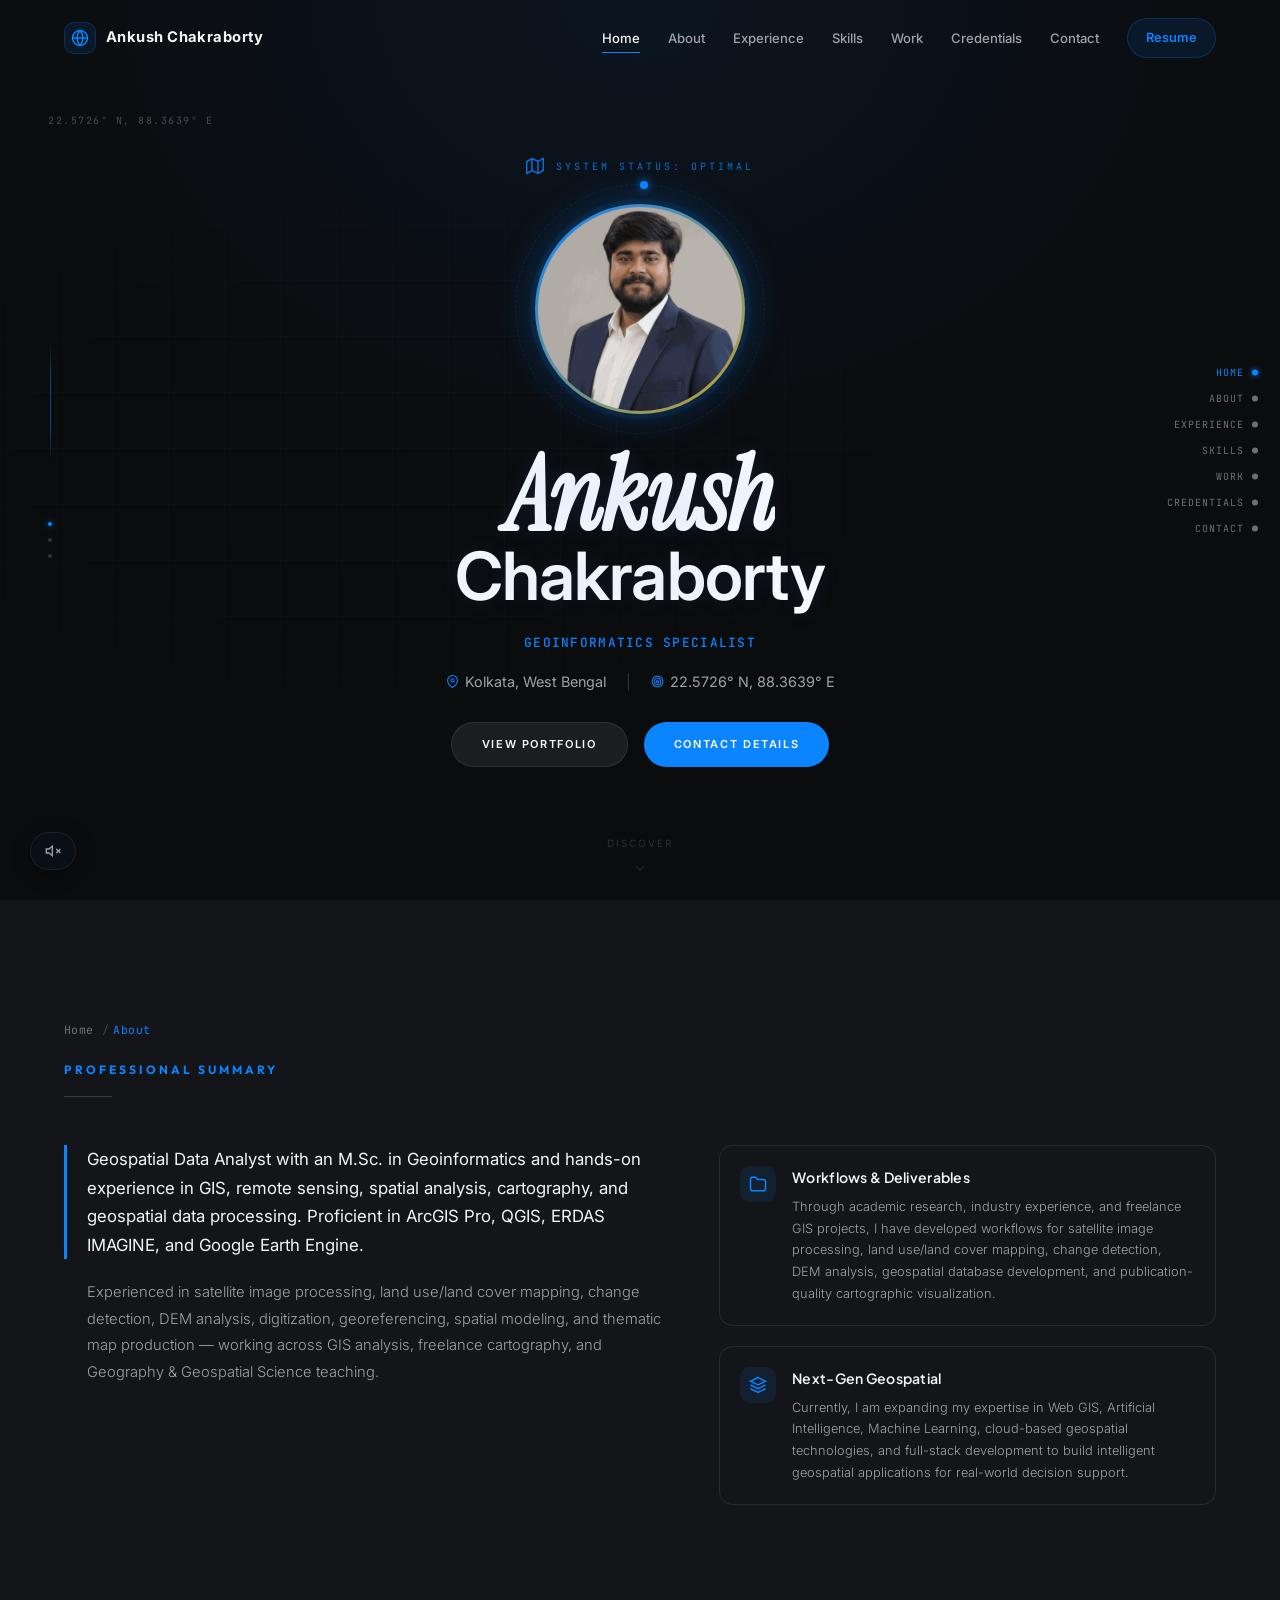
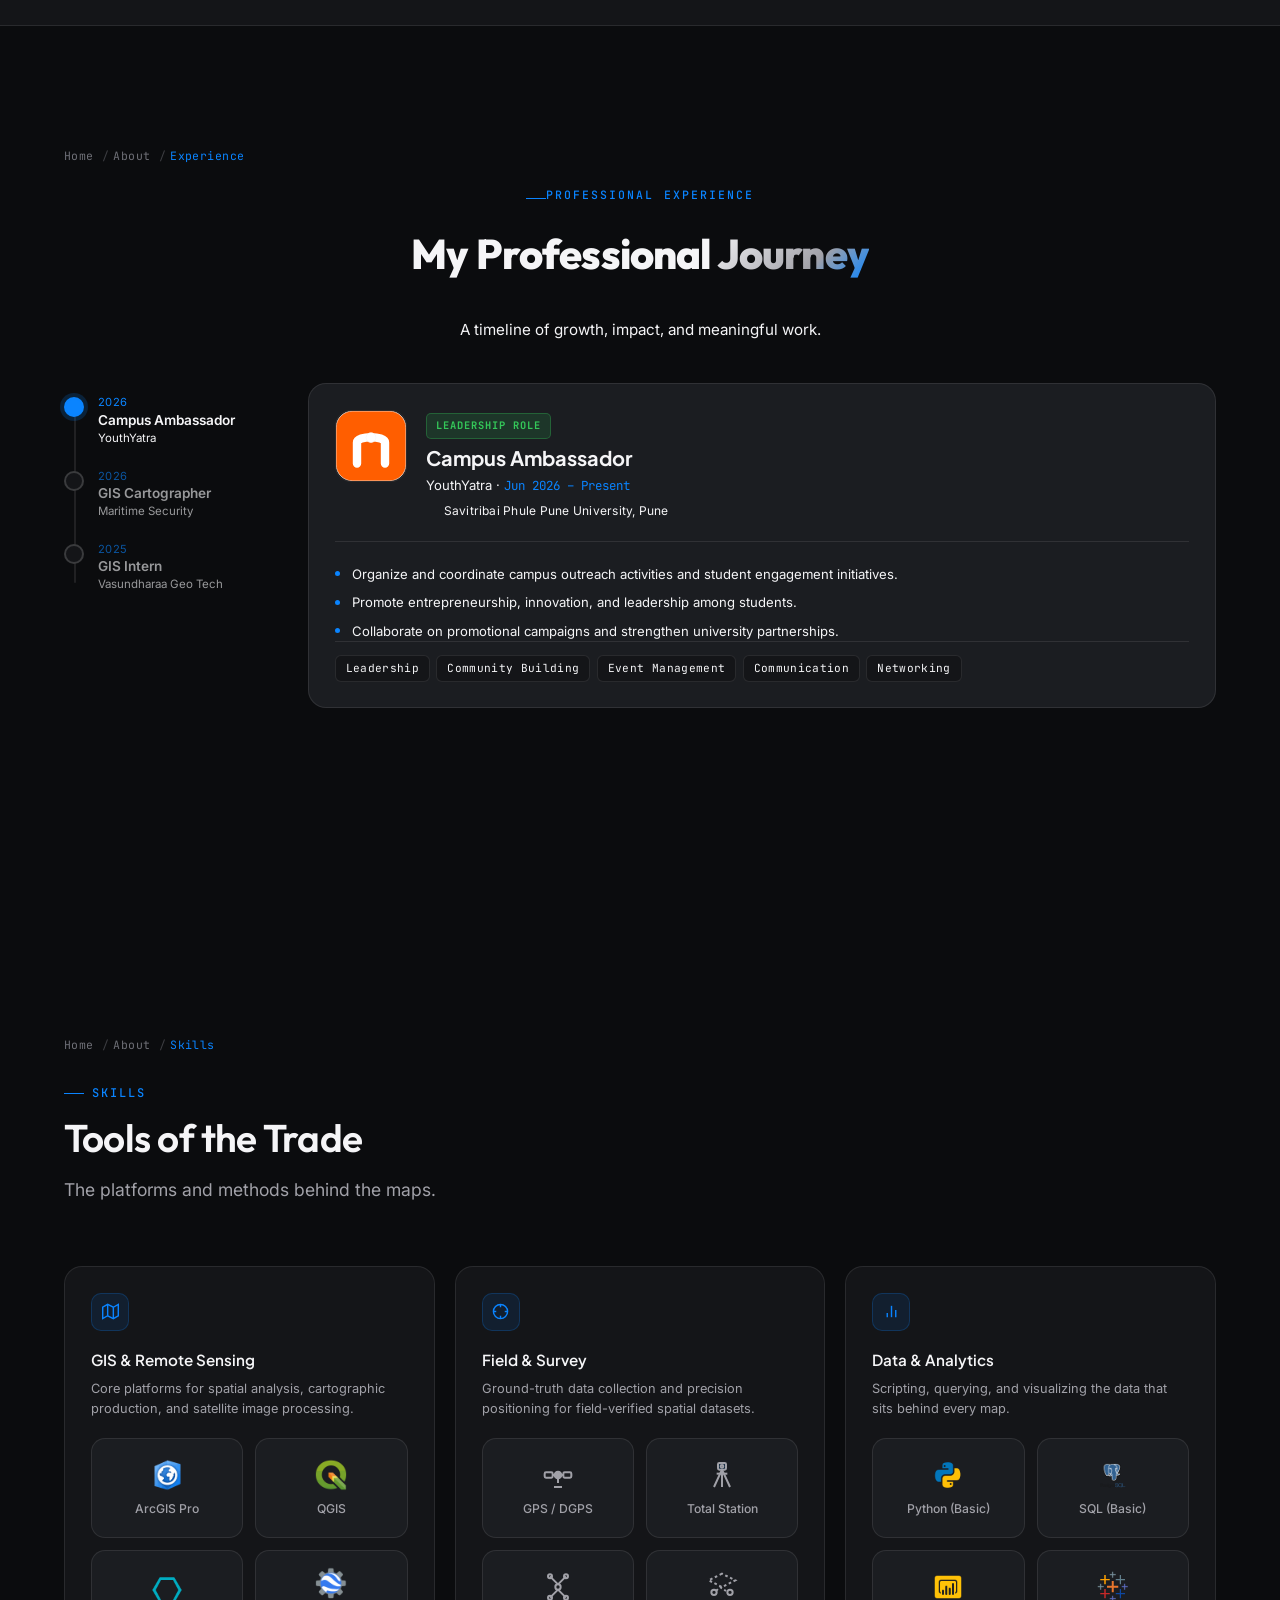
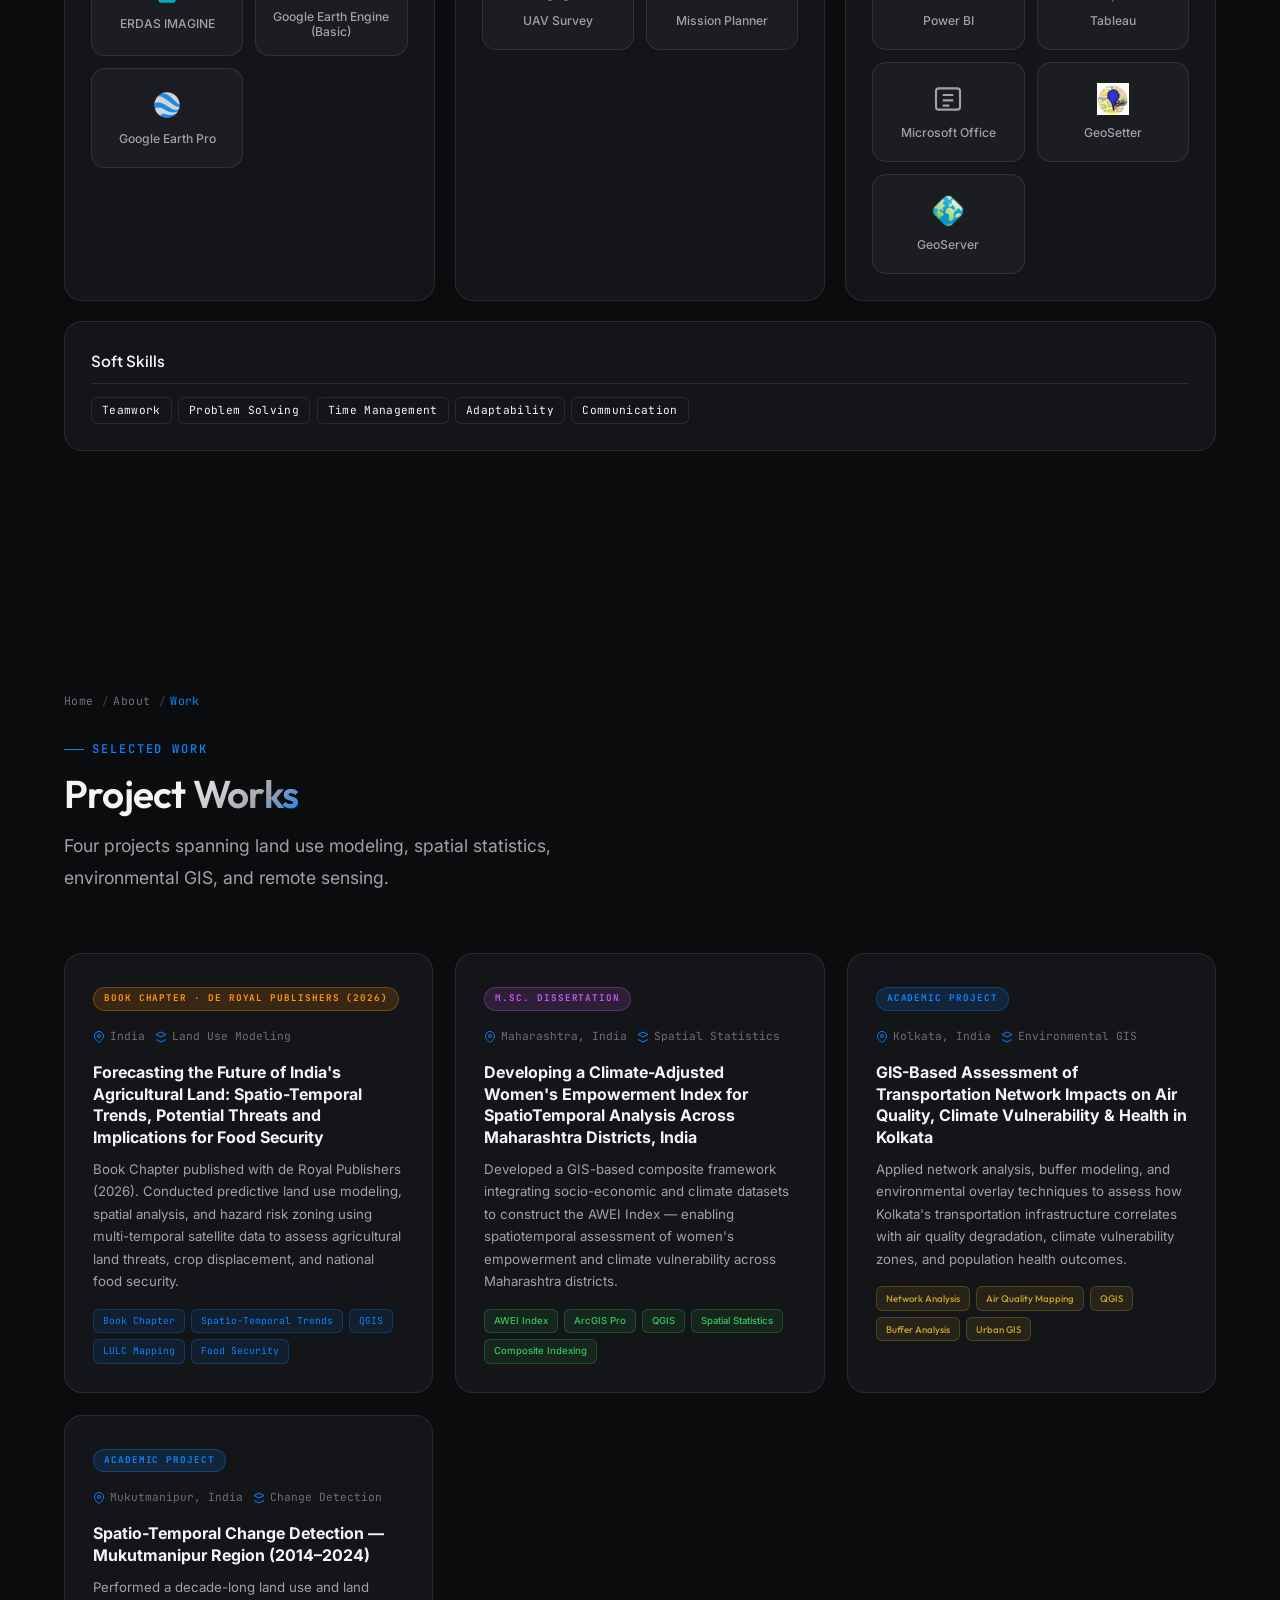
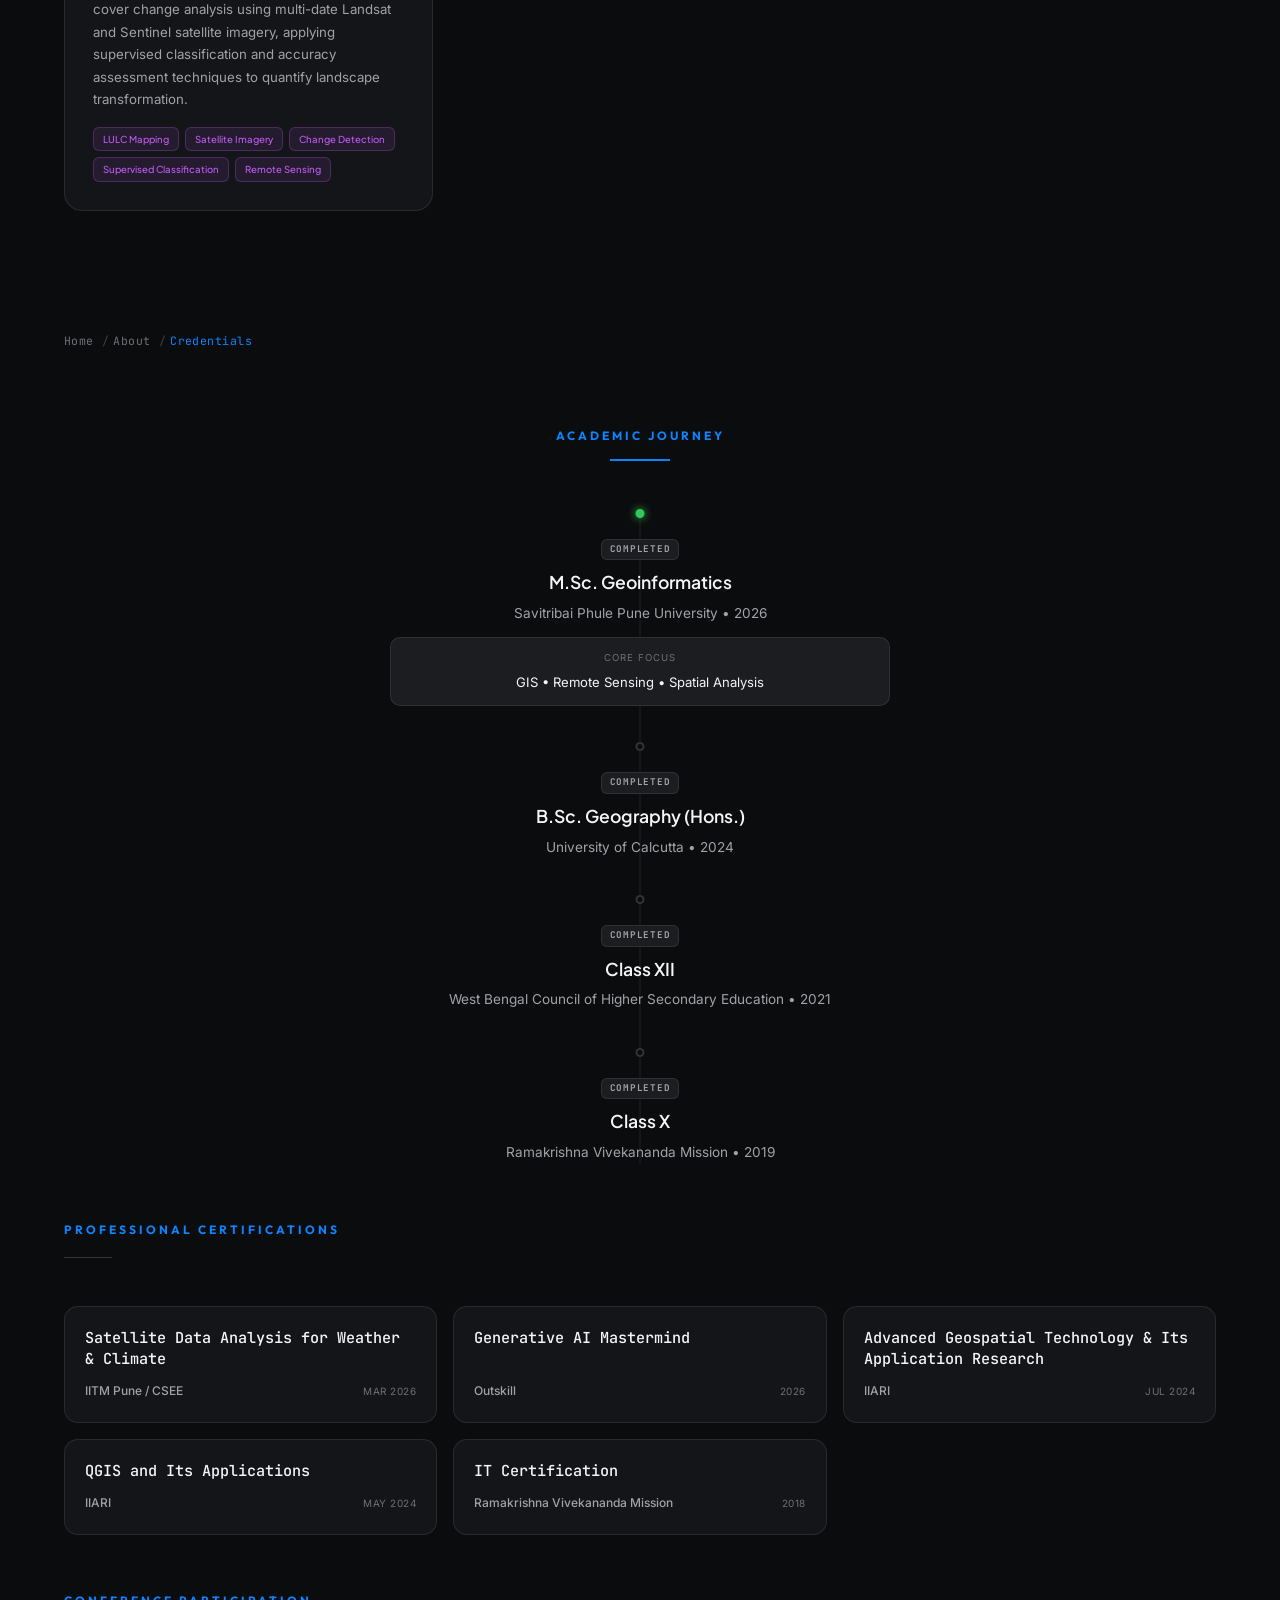
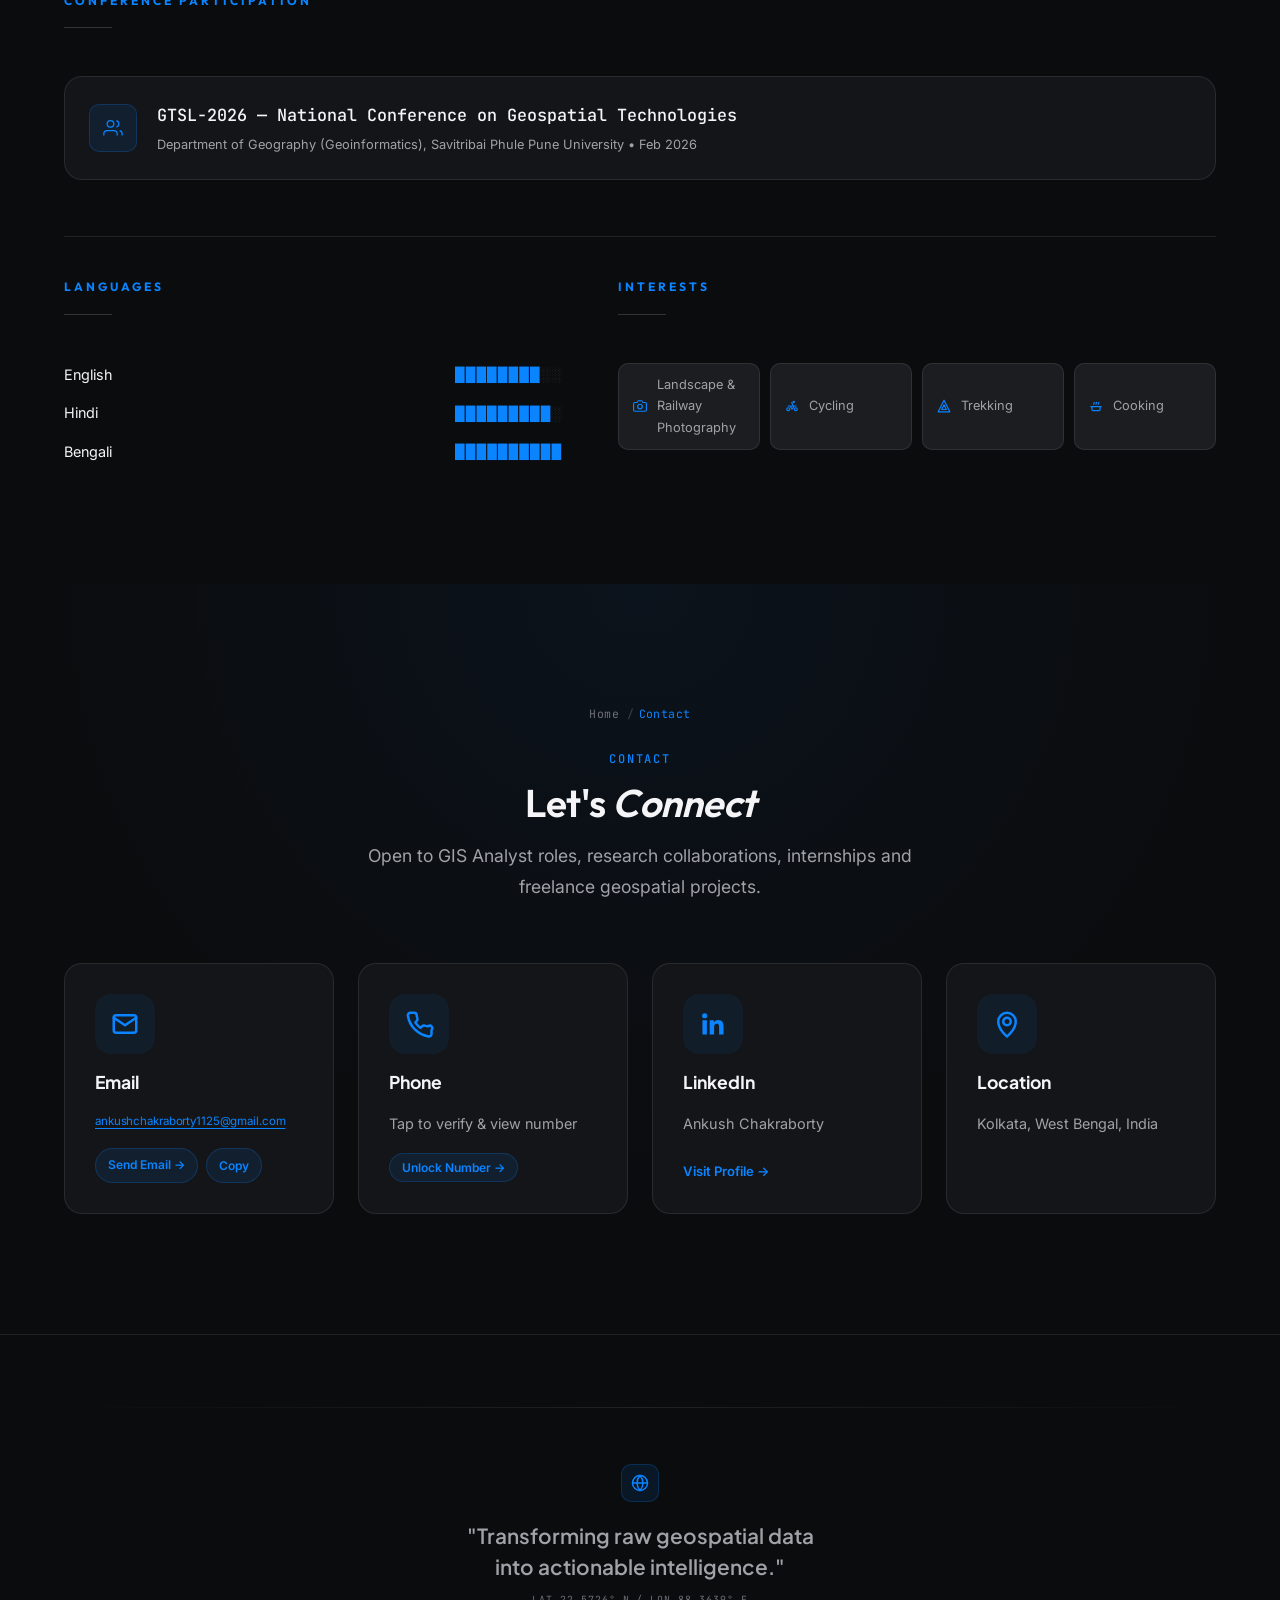
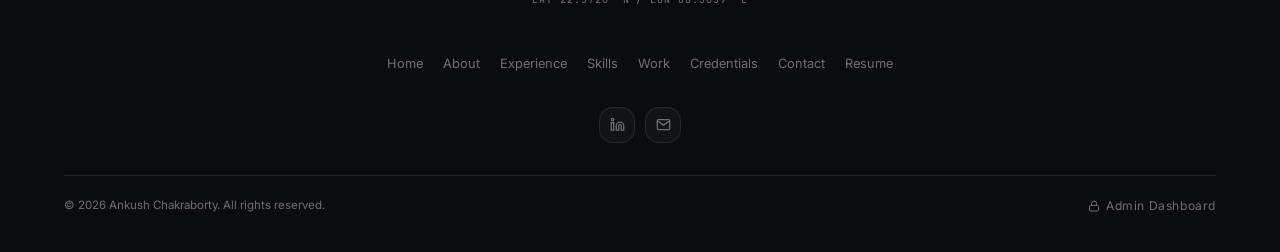
==== commit 3a3f9bf1: "Add ProfilePage/ProfessionalService schema and clean image sitemap for Google Search" ====
--- a/index.html
+++ b/index.html
@@ -50,7 +50,7 @@
     <link rel="apple-touch-icon" sizes="180x180" href="apple-touch-icon.png">
     <link rel="manifest" href="site.webmanifest">
 
-    <!-- ═══ STRUCTURED DATA — Person + WebSite + BreadcrumbList ═══ -->
+    <!-- ═══ STRUCTURED DATA — Person + ProfilePage + ProfessionalService + WebSite + BreadcrumbList ═══ -->
     <script type="application/ld+json">
     {
       "@context": "https://schema.org",
@@ -59,9 +59,11 @@
           "@type": "Person",
           "@id": "https://ankushatlas.vercel.app/#person",
           "name": "Ankush Chakraborty",
+          "alternateName": ["Ankush Chakraborty GIS", "Ankush Chakraborty Geoinformatics"],
           "jobTitle": "GIS Analyst, Cartographer, Freelancer & Geography and Geospatial Science Teacher",
           "description": "Geospatial Data Analyst with an M.Sc. in Geoinformatics from Savitribai Phule Pune University. Experienced in GIS, remote sensing, spatial analysis, cartography, and geospatial data processing.",
           "url": "https://ankushatlas.vercel.app/",
+          "mainEntityOfPage": "https://ankushatlas.vercel.app/",
           "image": "https://ankushatlas.vercel.app/ankush.png",
           "email": "ankushchakraborty1125@gmail.com",
           "telephone": "+917980581823",
@@ -83,18 +85,51 @@
               "address": { "@type": "PostalAddress", "addressLocality": "Kolkata", "addressCountry": "IN" }
             }
           ],
-          "knowsAbout": ["GIS", "Remote Sensing", "ArcGIS Pro", "QGIS", "Google Earth Engine", "Spatial Analysis", "Cartography", "Python", "ERDAS IMAGINE", "UAV Survey"],
+          "knowsAbout": ["GIS", "Geoinformatics", "Remote Sensing", "ArcGIS Pro", "QGIS", "Google Earth Engine", "Spatial Analysis", "Cartography", "Python", "ERDAS IMAGINE", "UAV Survey"],
           "sameAs": [
-            "https://linkedin.com/in/ankush-chakraborty-7b9118321"
+            "https://linkedin.com/in/ankush-chakraborty-7b9118321",
+            "https://github.com/ankushc125"
           ]
+        },
+        {
+          "@type": "ProfilePage",
+          "@id": "https://ankushatlas.vercel.app/#profilepage",
+          "url": "https://ankushatlas.vercel.app/",
+          "name": "Ankush Chakraborty — Official Portfolio",
+          "mainEntity": { "@id": "https://ankushatlas.vercel.app/#person" },
+          "dateModified": "2026-11-11",
+          "inLanguage": "en-IN"
+        },
+        {
+          "@type": "ProfessionalService",
+          "@id": "https://ankushatlas.vercel.app/#service",
+          "name": "Ankush Chakraborty — GIS, Cartography & Geospatial Services",
+          "url": "https://ankushatlas.vercel.app/",
+          "image": "https://ankushatlas.vercel.app/og-image.png",
+          "telephone": "+917980581823",
+          "email": "ankushchakraborty1125@gmail.com",
+          "founder": { "@id": "https://ankushatlas.vercel.app/#person" },
+          "address": {
+            "@type": "PostalAddress",
+            "addressLocality": "Kolkata",
+            "addressRegion": "West Bengal",
+            "addressCountry": "IN"
+          },
+          "geo": {
+            "@type": "GeoCoordinates",
+            "latitude": 22.5726,
+            "longitude": 88.3639
+          },
+          "areaServed": ["Kolkata", "Pune", "India"],
+          "priceRange": "$$"
         },
         {
           "@type": "WebSite",
           "@id": "https://ankushatlas.vercel.app/#website",
           "url": "https://ankushatlas.vercel.app/",
           "name": "Ankush Chakraborty — GIS Portfolio",
-          "description": "Portfolio of Ankush Chakraborty, GIS Analyst and Geoinformatics specialist based in Kolkata.",
-          "author": { "@id": "https://ankushatlas.vercel.app/#person" },
+          "description": "Official portfolio of Ankush Chakraborty, GIS Analyst, Cartographer, and Geoinformatics specialist based in Kolkata.",
+          "publisher": { "@id": "https://ankushatlas.vercel.app/#person" },
           "inLanguage": "en-IN"
         },
         {
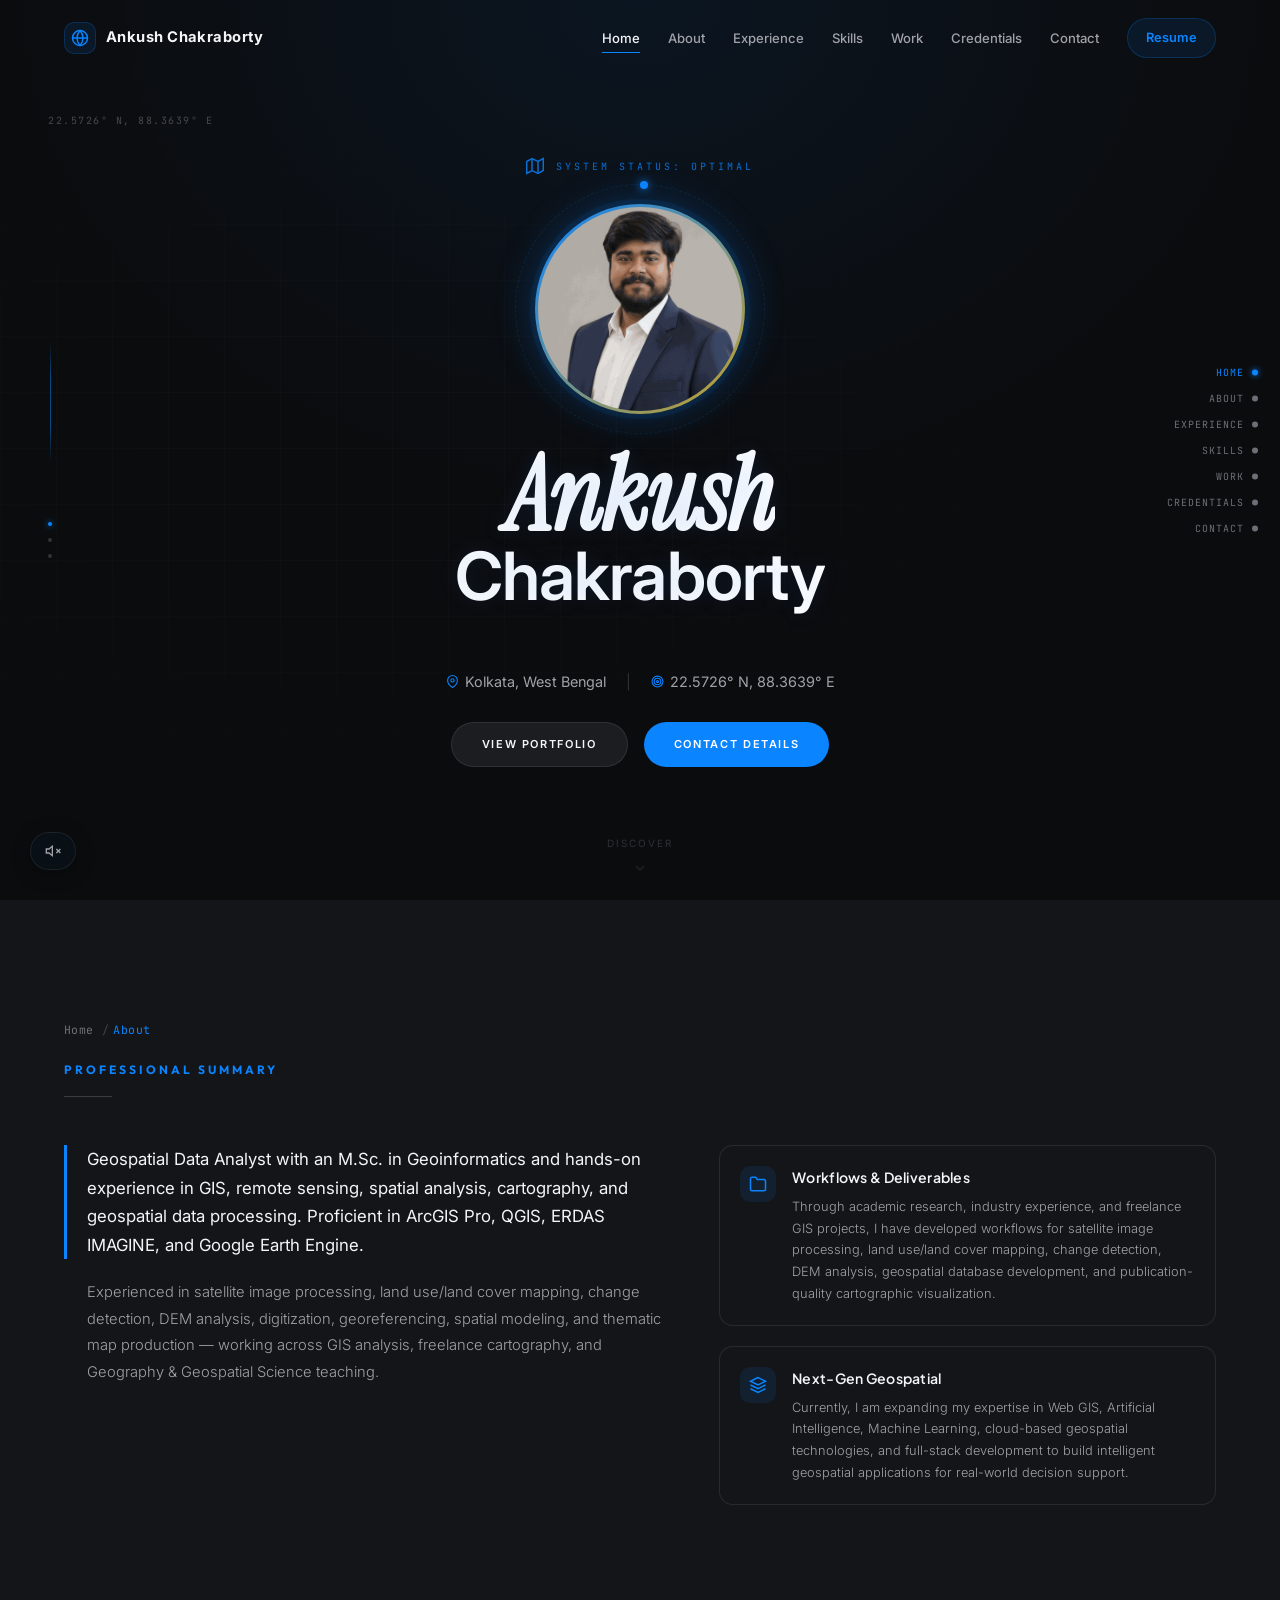
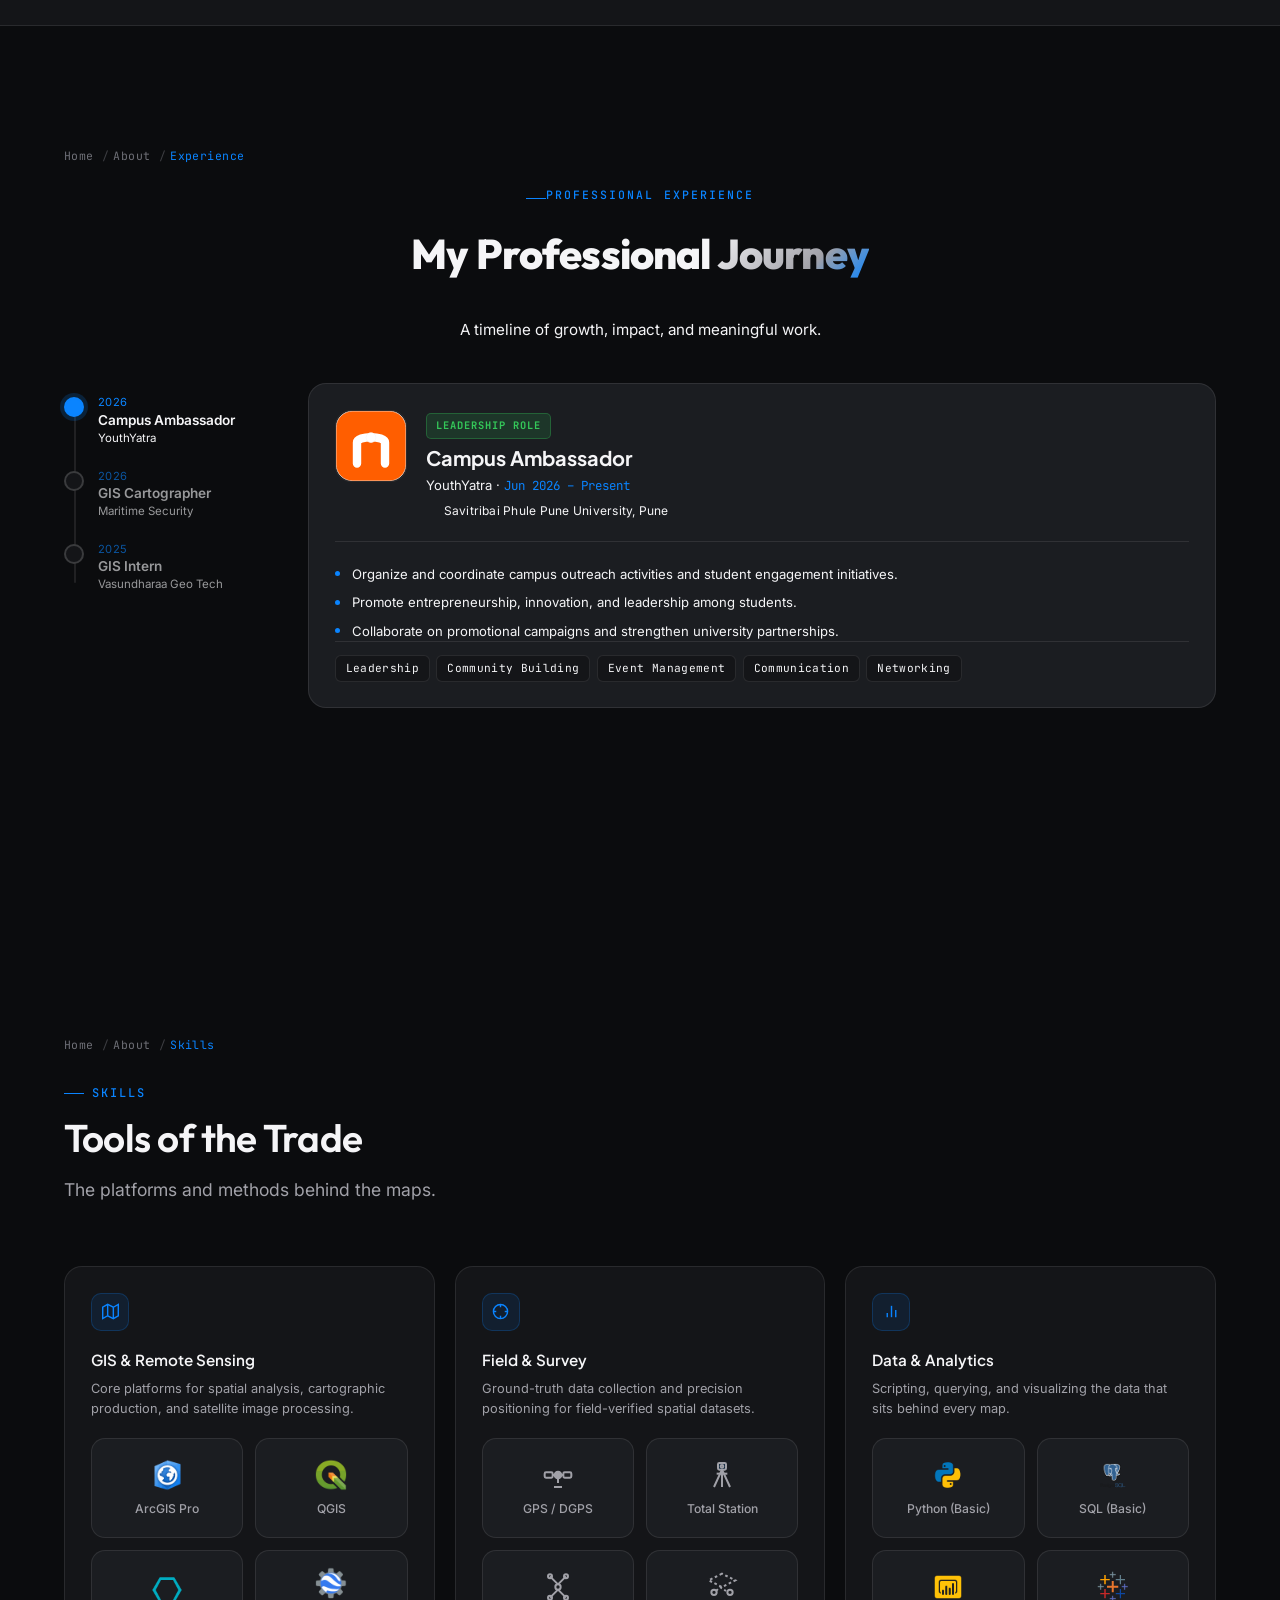
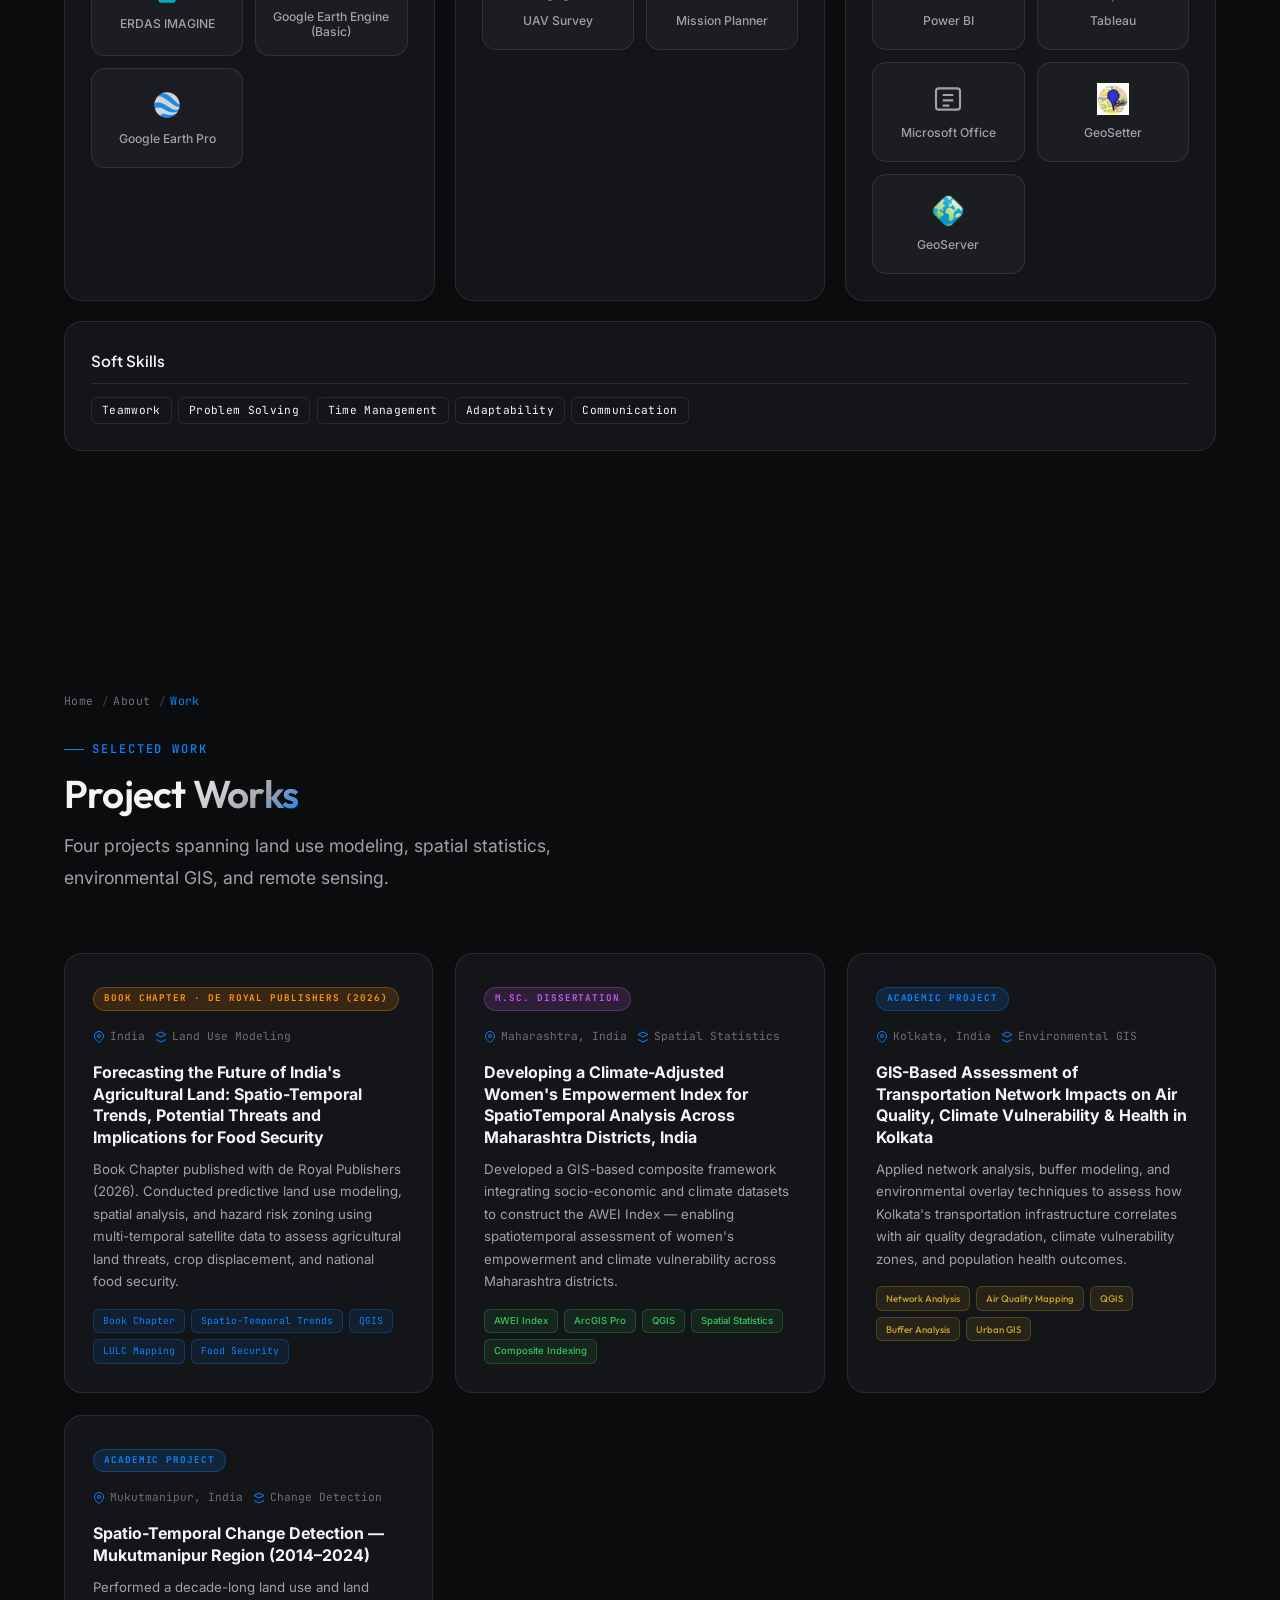
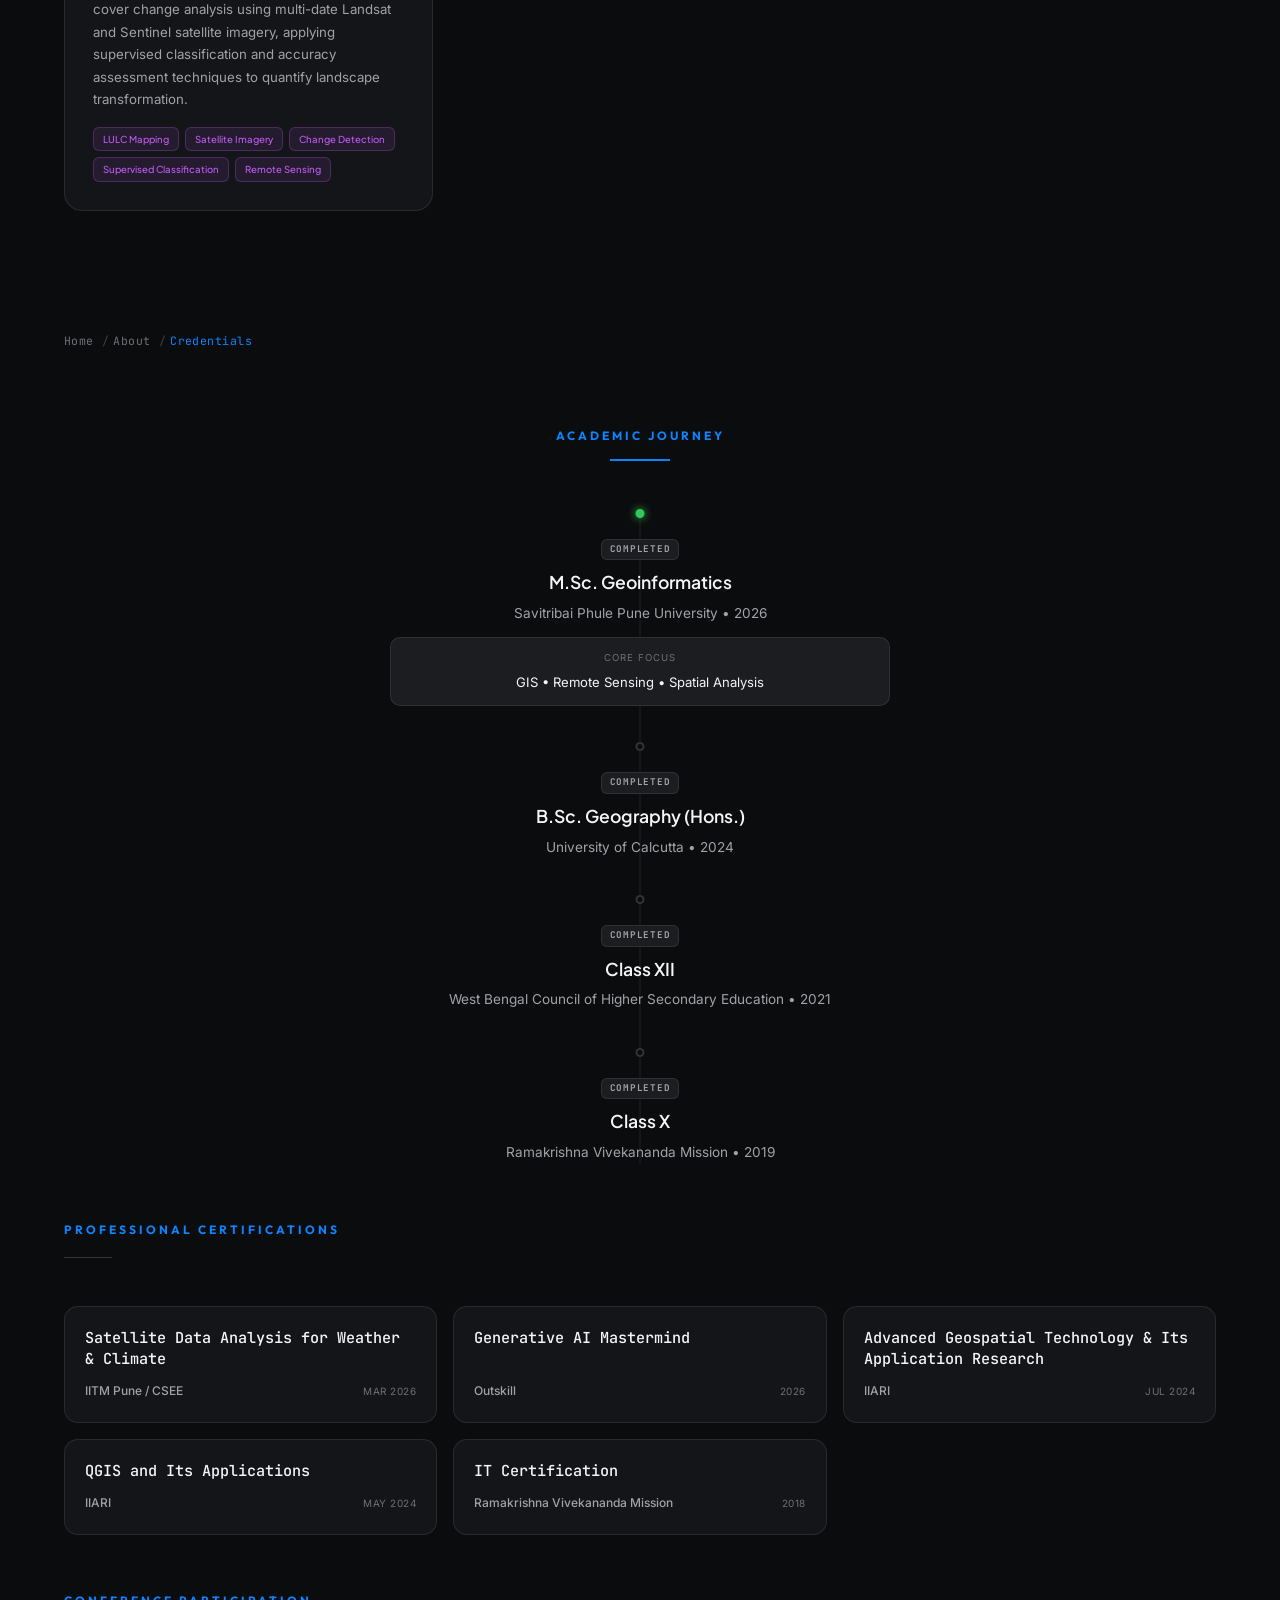
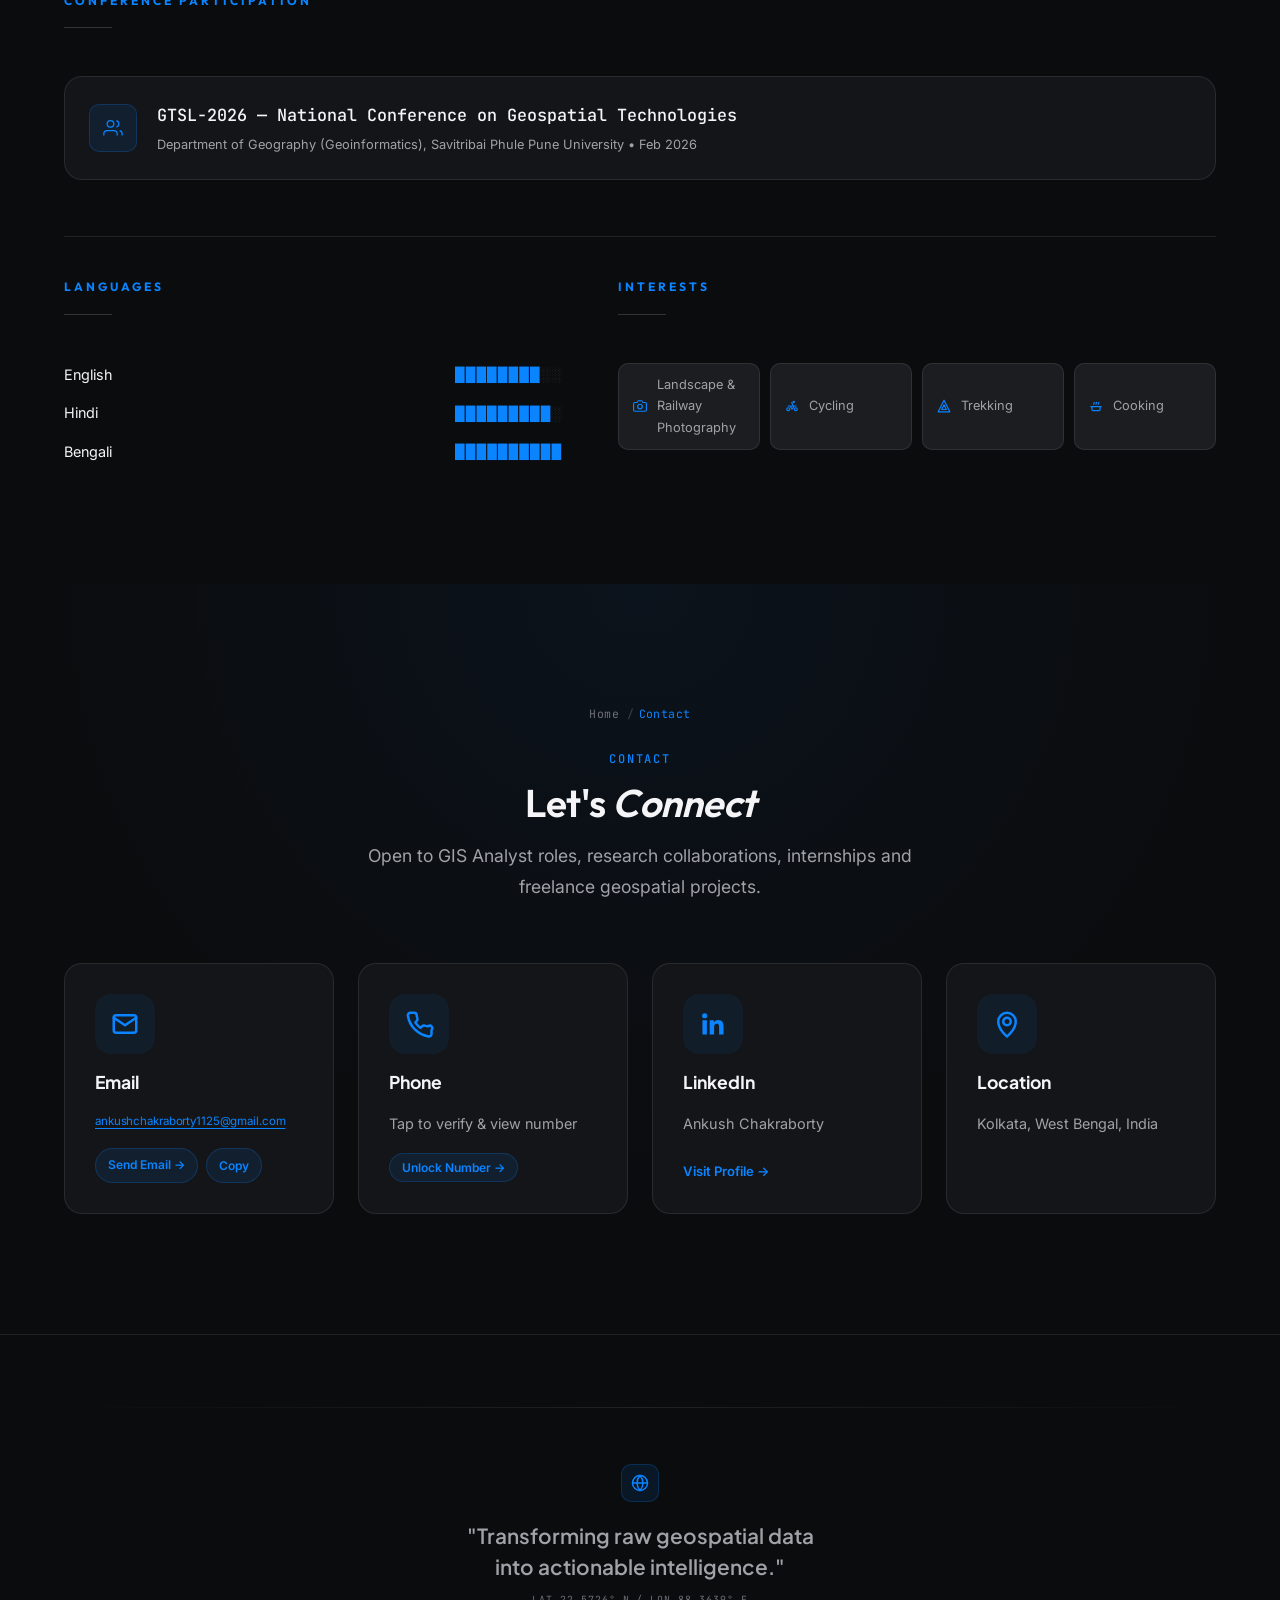
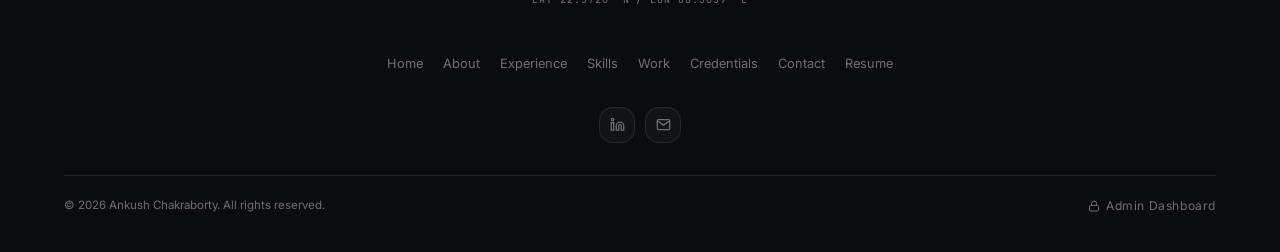
==== commit e97d3c94: "Add Google Search Console site verification meta tag" ====
--- a/index.html
+++ b/index.html
@@ -12,6 +12,7 @@
         content="Ankush Chakraborty, GIS Analyst, Geoinformatics, Remote Sensing, Spatial Analysis, Cartographer, Freelancer, Geography Teacher, Geospatial Science Teacher, ArcGIS Pro, QGIS, Google Earth Engine, ERDAS IMAGINE, UAV Mapping, Kolkata GIS">
     <meta name="author" content="Ankush Chakraborty">
     <meta name="robots" content="index, follow, max-image-preview:large, max-snippet:-1, max-video-preview:-1">
+    <meta name="google-site-verification" content="41ufdQhrp_IQp3BQ75eQKs840FujSrAP_OrjFUNXS88">
     <meta name="theme-color" content="#0B0C0E">
 
     <!-- ═══ CANONICAL ═══ -->
